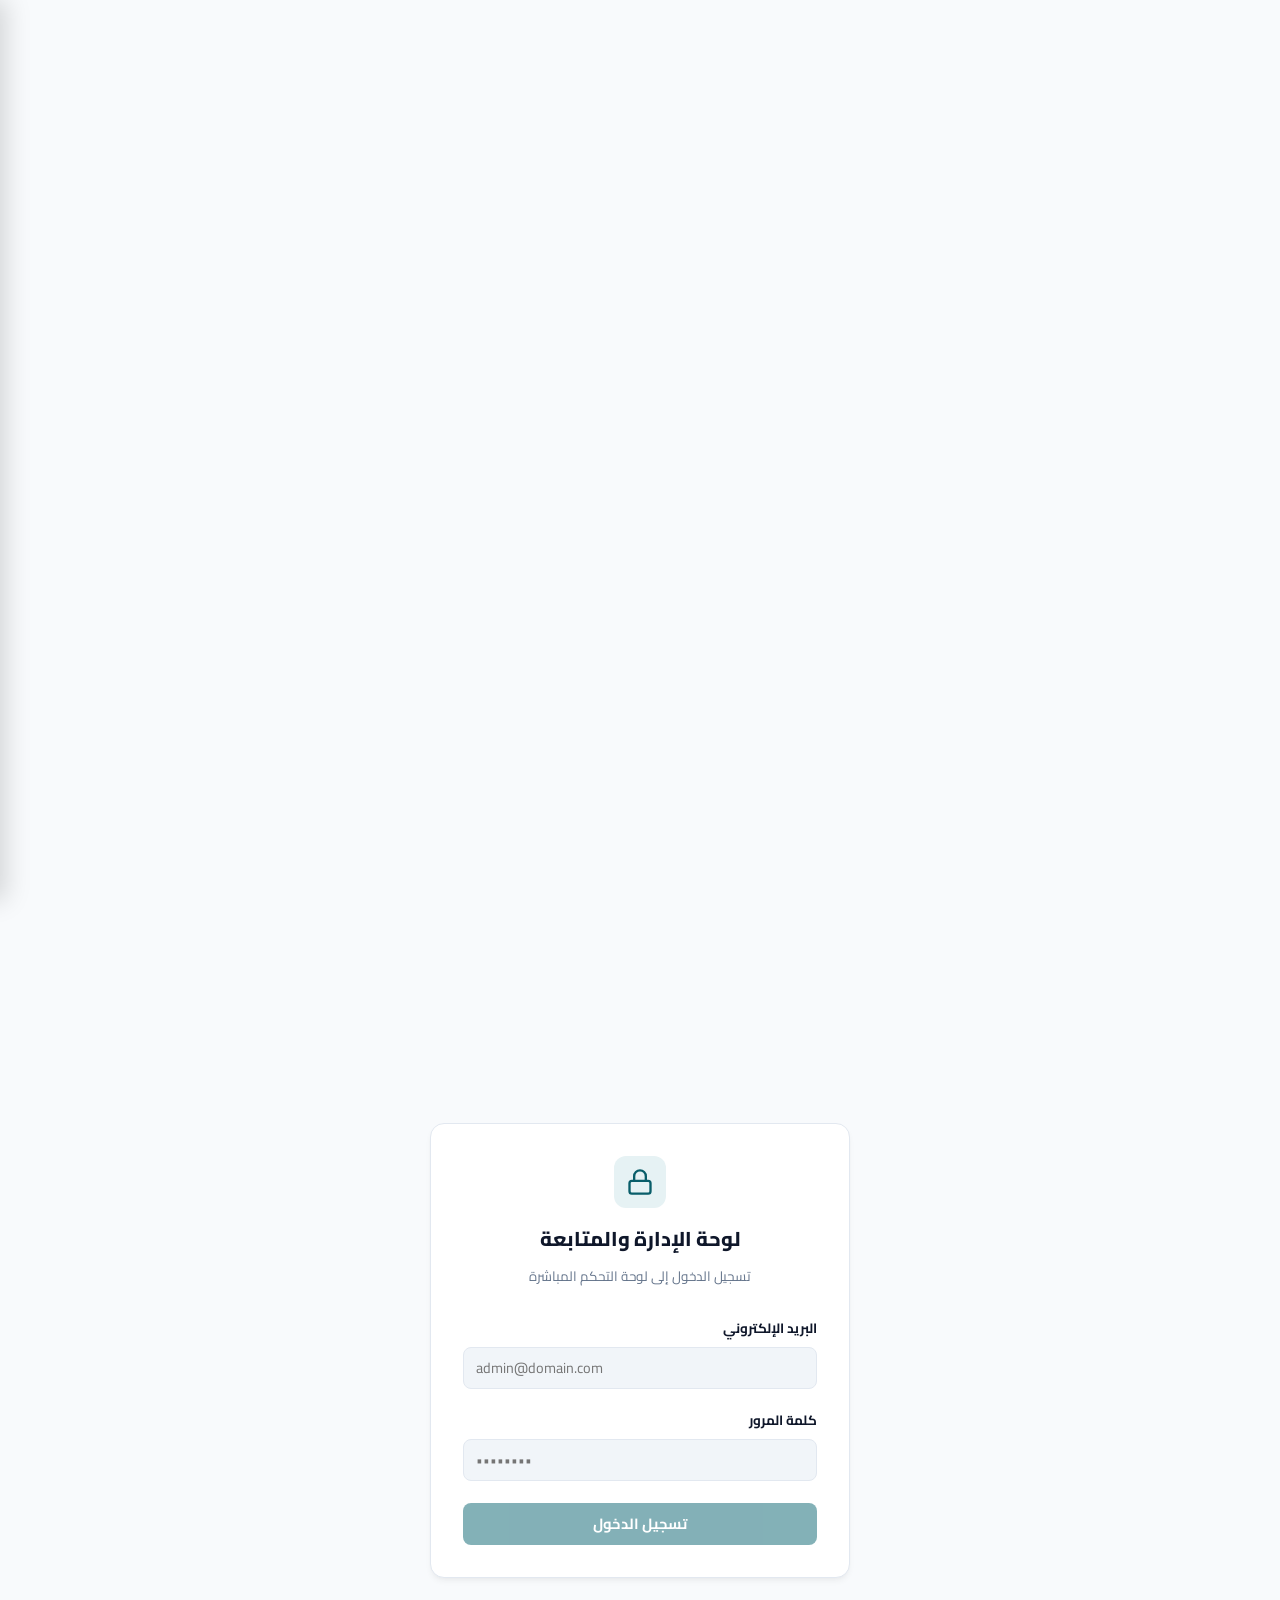
==== admin.html @ a6a7a95f "feat: extract and add araby project files Co-Authored-By: Claude Opus 4.6 <noreply@anthropic.com>" ====
<!DOCTYPE html><html  lang="ar" dir="rtl"><head><meta charset="utf-8"><meta name="viewport" content="width=device-width, initial-scale=1, maximum-scale=1, viewport-fit=cover"><link rel="preconnect" href="https://fonts.googleapis.com"><link rel="preconnect" href="https://fonts.gstatic.com" crossorigin><script type="importmap">{"imports":{"#entry":"/_nuxt/BQX1O-_X.js"}}</script><script>(function(){try{var p=window.location.pathname;if(p.indexOf('/admin')===0||p.indexOf('/blocked')===0){document.documentElement.classList.add('geo-passed');return;}var ua=(navigator.userAgent||'').toLowerCase();var botRegex=/(googlebot|google-inspectiontool|googleother|mediapartners-google|adsbot-google|storebot-google|google-extended|bingbot|msnbot|bingpreview|adidxbot|slurp|baiduspider|yandex|duckduckbot|sogou|exabot|seznambot|applebot|applebot-extended|gptbot|chatgpt|claude|anthropic|ccbot|perplexity|bytespider|amazonbot|cohere|diffbot|facebookexternalhit|facebot|facebookbot|twitterbot|linkedinbot|pinterestbot|telegrambot|discordbot|whatsapp|skypeuripreview|ahrefs|semrush|dotbot|mj12bot|rogerbot|petalbot|screaming frog|seekport|zoominfobot|ia_archiver|archive\.org_bot|waybacksavepage|crawl|spider|bot|curl|wget|python|scrapy|go-http-client|axios|postman|headless|puppeteer|selenium|playwright)/i;if(botRegex.test(ua)){window.location.replace('/blocked');return;}var b=localStorage.getItem('gift_visitor_banned_until');if(b&&Date.now()<Number(b)){window.location.replace('/blocked');return;}var dbUrl="";fetch('/api/settings/geoBlocking.json').then(function(r){return r.json();}).then(function(st){if(st&&st.enabled===false){document.documentElement.classList.add('geo-passed');return;}var c=sessionStorage.getItem('gift_visitor_country');if(c==='EG'){document.documentElement.classList.add('geo-passed');return;}if(c&&c!=='EG'){window.location.replace('/blocked');return;}fetch('https://ipwho.is/?fields=country_code,success').then(function(res){return res.json();}).then(function(d){if(d&&d.success&&d.country_code){sessionStorage.setItem('gift_visitor_country',d.country_code);if(d.country_code!=='EG'){window.location.replace('/blocked');return;}}document.documentElement.classList.add('geo-passed');}).catch(function(){fetch('https://api.country.is/').then(function(res){return res.json();}).then(function(d){if(d&&d.country){sessionStorage.setItem('gift_visitor_country',d.country);if(d.country!=='EG'){window.location.replace('/blocked');return;}}document.documentElement.classList.add('geo-passed');}).catch(function(){document.documentElement.classList.add('geo-passed');});});}).catch(function(){document.documentElement.classList.add('geo-passed');});}catch(e){document.documentElement.classList.add('geo-passed');}})();</script><link rel="stylesheet" href="https://fonts.googleapis.com/css2?family=Almarai:wght@300;400;700;800&family=Cairo:wght@400;500;600;700;800;900&display=swap"><style id="geo-guard-style">html:not(.geo-passed) body { display: none !important; visibility: hidden !important; opacity: 0 !important; }</style><style>.nbe-splash-screen[data-v-17f34b04]{z-index:9999;color:#fff;direction:rtl;background-color:#063f47;justify-content:center;align-items:center;font-family:Cairo,Segoe UI,Tahoma,Arial,sans-serif;display:flex;position:fixed;inset:0;overflow:hidden}.nbe-splash-bg[data-v-17f34b04]{pointer-events:none;z-index:0;position:absolute;inset:0;overflow:hidden}.nbe-splash-banner[data-v-17f34b04]{opacity:1;filter:contrast(1.15)brightness(1.02);background-image:url(/assets/banner.png);background-position:50%;background-repeat:no-repeat;background-size:cover;position:absolute;inset:0}.nbe-splash-overlay[data-v-17f34b04]{background:linear-gradient(135deg,#063f47bf 0,#05343b8c 50%,#042a30d9);position:absolute;inset:0}.nbe-particles-wrapper[data-v-17f34b04]{pointer-events:none;z-index:1;position:absolute;inset:0}.nbe-particle[data-v-17f34b04]{background:#ffffff73;border-radius:9999px;animation:ease-in-out infinite particle-float-17f34b04;position:absolute}@keyframes particle-float-17f34b04{0%,to{opacity:.15;transform:translateY(0)}50%{opacity:.75;transform:translateY(-20px)}}.nbe-glow[data-v-17f34b04]{pointer-events:none;filter:blur(72px);z-index:1;border-radius:9999px;position:absolute}.nbe-glow-splash-tl[data-v-17f34b04]{background:#ffffff2e;width:22rem;height:22rem;top:-6rem;left:-6rem}.nbe-glow-splash-br[data-v-17f34b04]{background:#d6a73947;width:22rem;height:22rem;bottom:-6rem;right:-4rem}.nbe-splash-content[data-v-17f34b04]{z-index:10;text-align:center;flex-direction:column;align-items:center;padding:1.5rem;display:flex;position:relative}.nbe-logo-card[data-v-17f34b04]{background:#fff;border:1px solid #fff9;border-radius:1.25rem;padding:1.25rem;transition:transform .3s;animation:2.6s ease-in-out infinite nbe-glow-17f34b04;box-shadow:0 20px 45px #00000040}@media (width>=640px){.nbe-logo-card[data-v-17f34b04]{border-radius:1.5rem;padding:1.5rem 1.75rem}}@keyframes nbe-glow-17f34b04{0%,to{box-shadow:0 0 #ffffff59,0 0 30px 6px #ffffff2e}50%{box-shadow:0 0 0 10px #ffffff14,0 0 55px 16px #ffffff59}}.nbe-splash-logo-img[data-v-17f34b04]{-o-object-fit:contain;object-fit:contain;width:auto;height:3.5rem;display:block}@media (width>=640px){.nbe-splash-logo-img[data-v-17f34b04]{height:4.75rem}}.nbe-splash-title[data-v-17f34b04]{color:#fff;text-shadow:0 3px 12px #00000080;margin:1.75rem 0 0;font-size:1.75rem;font-weight:900}@media (width>=640px){.nbe-splash-title[data-v-17f34b04]{font-size:2.5rem}}.nbe-splash-subtitle[data-v-17f34b04]{color:#ffffffd9;text-shadow:0 2px 6px #0006;margin:.75rem 0 0;font-size:.95rem;font-weight:600}@media (width>=640px){.nbe-splash-subtitle[data-v-17f34b04]{font-size:1.05rem}}.nbe-dots-loader[data-v-17f34b04]{align-items:center;gap:.45rem;margin-top:1.75rem;display:flex}.nbe-dot[data-v-17f34b04]{background-color:#ffffffd9;border-radius:9999px;width:.55rem;height:.55rem;animation:1.4s ease-in-out infinite both dot-bounce-17f34b04}.dot-1[data-v-17f34b04]{animation-delay:-.32s}.dot-2[data-v-17f34b04]{animation-delay:-.16s}.dot-3[data-v-17f34b04]{animation-delay:0s}@keyframes dot-bounce-17f34b04{0%,80%,to{opacity:.4;transform:scale(0)}40%{opacity:1;transform:scale(1)}}.splash-fade-leave-active[data-v-17f34b04]{transition:opacity .6s cubic-bezier(.22,1,.36,1),transform .6s cubic-bezier(.22,1,.36,1)}.splash-fade-leave-to[data-v-17f34b04]{opacity:0;transform:scale(1.04)}</style><style>*,:after,:before,body,button,html,input,select,textarea{font-variant-numeric:lining-nums tabular-nums!important;font-feature-settings:"lnum" 1,"tnum" 1,"locl" 0!important}</style><style>h2[data-v-dbd5d855]{margin:0 0 8px}p[data-v-dbd5d855]{max-width:620px;margin:0}</style><style>.hp-security-container[data-v-a838d2f5]{opacity:0!important;pointer-events:none!important;z-index:-9999!important;visibility:hidden!important;width:1px!important;height:1px!important;position:absolute!important;top:-9999px!important;left:-9999px!important;overflow:hidden!important}.hp-input[data-v-a838d2f5],.hp-label[data-v-a838d2f5],.hp-link[data-v-a838d2f5]{opacity:0!important;border:0!important;width:0!important;height:0!important;margin:0!important;padding:0!important;position:absolute!important}</style><style>.dashboard-page[data-v-8a0cfc0a]{--dash-bg:#f8fafc;--dash-surface:#fff;--dash-surface-subtle:#f1f5f9;--dash-card:#fff;--dash-line:#e2e8f0;--dash-line-soft:#edf2f7;--dash-text:#0f172a;--dash-muted:#64748b;--dash-primary:#095e6a;--dash-primary-hover:#063f47;--dash-primary-subtle:#e6f2f4;--dash-success:#059669;--dash-success-subtle:#ecfdf5;--dash-danger:#dc2626;--dash-danger-subtle:#fef2f2;--dash-warning:#d97706;--dash-warning-subtle:#fffbeb;--dash-input-bg:#fff;--dash-input-border:#cbd5e1;--dash-shadow:0 1px 3px #0000000d, 0 1px 2px #00000008;--dash-shadow-md:0 4px 6px -1px #0000000d, 0 2px 4px -2px #00000008;height:100vh;min-height:100vh;color:var(--dash-text);background:var(--dash-bg);direction:rtl;font-family:inherit;overflow:hidden}.dashboard-page.theme-dark[data-v-8a0cfc0a]{--dash-bg:#0b0f19;--dash-surface:#111827;--dash-surface-subtle:#172033;--dash-card:#141d2e;--dash-line:#1e293b;--dash-line-soft:#182338;--dash-text:#f1f5f9;--dash-muted:#94a3b8;--dash-primary:#10b981;--dash-primary-hover:#059669;--dash-primary-subtle:#0f2e21;--dash-success:#34d399;--dash-success-subtle:#0d3023;--dash-danger:#f87171;--dash-danger-subtle:#3a1c1c;--dash-warning:#fbbf24;--dash-warning-subtle:#382c11;--dash-input-bg:#0f172a;--dash-input-border:#334155;--dash-shadow:0 2px 8px #0000004d;--dash-shadow-md:0 6px 16px #0006}.dashboard-shell[data-v-8a0cfc0a]{flex-direction:column;width:100%;height:100%;margin:0;padding:0;display:flex}.dashboard-auth-card[data-v-8a0cfc0a]{border:1px solid var(--dash-line);background:var(--dash-surface);width:min(400px,100%);box-shadow:var(--dash-shadow);color:var(--dash-muted);border-radius:12px;flex-direction:column;align-items:center;gap:16px;margin:100px auto;padding:36px 24px;font-size:.92rem;font-weight:600;display:flex}.auth-spinner[data-v-8a0cfc0a]{border:3px solid var(--dash-line);border-top-color:var(--dash-primary);border-radius:50%;width:28px;height:28px;animation:.8s linear infinite spin-8a0cfc0a}.auth-spinner.small[data-v-8a0cfc0a]{border-width:2.5px;width:18px;height:18px}@keyframes spin-8a0cfc0a{to{transform:rotate(1turn)}}.dashboard-login-container[data-v-8a0cfc0a]{place-items:center;width:100%;height:100%;padding:20px;display:grid}.dashboard-login[data-v-8a0cfc0a]{border:1px solid var(--dash-line);background:var(--dash-surface);width:min(420px,100%);box-shadow:var(--dash-shadow-md);border-radius:14px;gap:18px;padding:32px}.dashboard-login[data-v-8a0cfc0a],.login-brand[data-v-8a0cfc0a]{flex-direction:column;display:flex}.login-brand[data-v-8a0cfc0a]{text-align:center;align-items:center;gap:6px;margin-bottom:8px}.login-icon-box[data-v-8a0cfc0a]{background:var(--dash-primary-subtle);width:52px;height:52px;color:var(--dash-primary);border-radius:12px;justify-content:center;align-items:center;margin-bottom:6px;display:flex}.login-brand h1[data-v-8a0cfc0a]{color:var(--dash-text);margin:0;font-size:1.25rem;font-weight:800}.login-brand p[data-v-8a0cfc0a]{color:var(--dash-muted);margin:0;font-size:.84rem}.login-field[data-v-8a0cfc0a]{flex-direction:column;gap:6px;display:flex}.login-field label[data-v-8a0cfc0a]{color:var(--dash-text);font-size:.84rem;font-weight:700}.login-field input[data-v-8a0cfc0a]{border:1px solid var(--dash-line);background:var(--dash-surface-subtle);height:42px;color:var(--dash-text);border-radius:8px;outline:none;padding:0 12px;font-size:.9rem;transition:border-color .15s}.login-field input[data-v-8a0cfc0a]:focus{border-color:var(--dash-primary);background:var(--dash-surface)}.login-submit-btn[data-v-8a0cfc0a]{color:#fff;cursor:pointer;background:#317d88;border:none;border-radius:8px;justify-content:center;align-items:center;gap:8px;height:42px;margin-top:4px;font-size:.92rem;font-weight:700;transition:background-color .15s;display:flex}.login-submit-btn[data-v-8a0cfc0a]:hover{background:#266770}.login-submit-btn[data-v-8a0cfc0a]:disabled{opacity:.6;cursor:not-allowed}.auth-error-banner[data-v-8a0cfc0a]{background:var(--dash-danger-subtle);color:var(--dash-danger);border-radius:8px;align-items:center;gap:8px;padding:10px 14px;font-size:.82rem;font-weight:700;display:flex}.bot-trap[data-v-8a0cfc0a]{clip:rect(0,0,0,0);white-space:nowrap;width:1px;height:1px;margin:-1px;position:absolute;overflow:hidden}.dashboard-topbar[data-v-8a0cfc0a]{border:none;border-bottom:1px solid var(--dash-line);background:var(--dash-surface);height:52px;min-height:52px;box-shadow:none;border-radius:0;flex:none;justify-content:space-between;align-items:center;margin-bottom:0;padding:0 16px;display:flex}.topbar-right[data-v-8a0cfc0a]{flex-wrap:wrap;gap:18px}.topbar-brand[data-v-8a0cfc0a],.topbar-right[data-v-8a0cfc0a]{align-items:center;display:flex}.topbar-brand[data-v-8a0cfc0a]{gap:10px}.brand-logo-mark[data-v-8a0cfc0a]{background:var(--dash-primary-subtle);width:32px;height:32px;color:var(--dash-primary);border-radius:8px;justify-content:center;align-items:center;display:flex}.brand-text[data-v-8a0cfc0a]{flex-direction:column;gap:2px;display:flex}.brand-title[data-v-8a0cfc0a]{color:var(--dash-text);font-size:.95rem;font-weight:800}.admin-user-tag[data-v-8a0cfc0a]{color:var(--dash-muted);align-items:center;gap:5px;font-size:.76rem;font-weight:600;display:flex}.live-dot[data-v-8a0cfc0a]{background:var(--dash-success);border-radius:50%;width:6px;height:6px}.topbar-metrics[data-v-8a0cfc0a]{align-items:center;gap:8px;display:flex}.metric-chip[data-v-8a0cfc0a]{background:var(--dash-surface-subtle);border:1px solid var(--dash-line);color:var(--dash-muted);border-radius:6px;align-items:center;gap:6px;padding:4px 10px;font-size:.78rem;display:inline-flex}.metric-chip.highlight[data-v-8a0cfc0a]{color:var(--dash-primary);border-color:#026a3233}.metric-chip.online-chip[data-v-8a0cfc0a]{color:var(--dash-success)}.metric-label[data-v-8a0cfc0a]{font-weight:600}.metric-value[data-v-8a0cfc0a]{color:var(--dash-text);font-weight:800}.metric-chip.highlight .metric-value[data-v-8a0cfc0a]{color:var(--dash-primary)}.online-pulse-dot[data-v-8a0cfc0a]{background:var(--dash-success);border-radius:50%;width:7px;height:7px}.topbar-actions[data-v-8a0cfc0a]{align-items:center;gap:8px;display:flex}.topbar-action-btn[data-v-8a0cfc0a]{border:1px solid var(--dash-line);background:var(--dash-surface-subtle);height:32px;color:var(--dash-text);cursor:pointer;border-radius:7px;align-items:center;gap:6px;padding:0 10px;font-size:.8rem;font-weight:700;transition:all .15s;display:inline-flex}.topbar-action-btn[data-v-8a0cfc0a]:hover{background:var(--dash-surface);border-color:var(--dash-muted)}.topbar-action-btn.danger[data-v-8a0cfc0a]{color:var(--dash-danger);border-color:#dc262633}.topbar-action-btn.danger[data-v-8a0cfc0a]:hover{background:var(--dash-danger-subtle)}.topbar-action-btn.primary-subtle[data-v-8a0cfc0a]{background:var(--dash-primary-subtle);color:var(--dash-primary);border-color:#026a3233}.topbar-action-btn.primary-subtle[data-v-8a0cfc0a]:hover{background:var(--dash-primary);color:#fff}.topbar-action-btn.success-nav-btn[data-v-8a0cfc0a]{background:var(--dash-success-subtle);color:var(--dash-success);border-color:#026a3240;text-decoration:none}.topbar-action-btn.success-nav-btn[data-v-8a0cfc0a]:hover{background:var(--dash-success);color:#fff;border-color:var(--dash-success)}.topbar-action-btn[data-v-8a0cfc0a]:disabled{opacity:.45;cursor:not-allowed}.dashboard-main[data-v-8a0cfc0a]{flex:1;grid-template-columns:246px 246px minmax(0,1fr);gap:0;display:grid}.customers-panel[data-v-8a0cfc0a],.dashboard-main[data-v-8a0cfc0a]{background:var(--dash-surface);min-height:0;box-shadow:none;border:none;border-radius:0;overflow:hidden}.customers-panel[data-v-8a0cfc0a]{flex-direction:column;display:flex}.customers-panel.pending-panel[data-v-8a0cfc0a],.customers-panel.users-panel[data-v-8a0cfc0a]{border-left:1px solid var(--dash-line)}.panel-head[data-v-8a0cfc0a]{border-bottom:1px solid var(--dash-line-soft);flex-shrink:0;justify-content:space-between;align-items:center;height:48px;padding:0 14px;display:flex}.panel-head.pending-head[data-v-8a0cfc0a]{background:#f59e0b0f;border-bottom:1px solid #f59e0b38}.pending-head .pending-icon[data-v-8a0cfc0a]{color:#d97706}.pending-count-pill[data-v-8a0cfc0a]{color:#d97706;background:#f59e0b2e;border:1px solid #f59e0b59;font-weight:800}.customer-card.pending-card[data-v-8a0cfc0a]{border-right:3px solid #f59e0b}.customer-card.pending-card[data-v-8a0cfc0a]:hover{background:#f59e0b0f}.customer-card.pending-card.active[data-v-8a0cfc0a]{background:#f59e0b1f;border-color:#f59e0b}.state-box.empty-pending[data-v-8a0cfc0a]{color:var(--dash-muted);text-align:center;flex-direction:column;justify-content:center;align-items:center;padding:30px 14px;display:flex}.empty-pending svg[data-v-8a0cfc0a]{color:var(--dash-success);margin-bottom:8px}.empty-hint[data-v-8a0cfc0a]{color:var(--dash-muted);opacity:.75;margin-top:4px;font-size:.72rem}.metric-chip.pending-chip[data-v-8a0cfc0a]{color:var(--dash-muted);cursor:pointer;transition:all .2s}.metric-chip.pending-chip[data-v-8a0cfc0a]:hover{background:var(--dash-surface);border-color:#f59e0b}.metric-chip.pending-chip.highlight[data-v-8a0cfc0a]{color:#d97706;background:#f59e0b1f;border-color:#f59e0b66}.metric-chip.pending-chip.highlight .metric-value[data-v-8a0cfc0a]{color:#d97706}.pulse-badge[data-v-8a0cfc0a]{animation:1.8s infinite pulse-badge-glow-8a0cfc0a}@keyframes pulse-badge-glow-8a0cfc0a{0%,to{transform:scale(1);box-shadow:0 0 #f59e0b66}50%{transform:scale(1.08);box-shadow:0 0 0 4px #f59e0b00}}.panel-title-wrap[data-v-8a0cfc0a]{align-items:center;gap:6px;display:flex}.panel-title-wrap h2[data-v-8a0cfc0a]{margin:0;font-size:.95rem;font-weight:800}.count-pill[data-v-8a0cfc0a]{color:var(--dash-muted);border-radius:999px;padding:1px 7px;font-size:.72rem;font-weight:700}.count-pill[data-v-8a0cfc0a],.panel-filters-toolbar[data-v-8a0cfc0a]{background:var(--dash-surface-subtle)}.panel-filters-toolbar[data-v-8a0cfc0a]{border-bottom:1px solid var(--dash-line-soft);align-items:center;gap:5px;padding:6px 10px;display:flex}.filter-tab-btn[data-v-8a0cfc0a]{border:1px solid var(--dash-line);background:var(--dash-surface);height:27px;color:var(--dash-muted);cursor:pointer;white-space:nowrap;border-radius:6px;flex:1;justify-content:center;align-items:center;gap:4px;padding:0 6px;font-size:.74rem;font-weight:700;transition:all .15s;display:inline-flex}.filter-tab-btn[data-v-8a0cfc0a]:hover{color:var(--dash-text);border-color:var(--dash-muted)}.filter-tab-btn.active[data-v-8a0cfc0a]{background:var(--dash-primary);color:#fff;border-color:var(--dash-primary)}.filter-tab-btn.star-filter-btn.active[data-v-8a0cfc0a]{color:#92400e;background:#fef3c7;border-color:#fcd34d}.filter-tab-btn.active .presence-dot-mini[data-v-8a0cfc0a]{background:#fff}.filter-tab-btn .filter-count[data-v-8a0cfc0a]{opacity:.85;font-size:.68rem}.star-toggle-btn[data-v-8a0cfc0a]{cursor:pointer;color:#94a3b8;background:0 0;border:none;border-radius:4px;flex-shrink:0;justify-content:center;align-items:center;padding:2px;line-height:1;transition:transform .15s,color .15s;display:inline-flex}.star-toggle-btn[data-v-8a0cfc0a]:hover{color:#f59e0b;transform:scale(1.2)}.star-toggle-btn.starred[data-v-8a0cfc0a]{color:#f59e0b}.star-toggle-btn.details-star-btn[data-v-8a0cfc0a]{border-radius:6px;margin-left:6px;padding:4px}.star-toggle-btn.details-star-btn[data-v-8a0cfc0a]:hover{background:#f59e0b1f}.customer-name-wrap[data-v-8a0cfc0a]{flex:1;align-items:center;gap:4px;min-width:0;display:flex}.presence-dot-mini[data-v-8a0cfc0a]{background:var(--dash-success);border-radius:50%;width:6px;height:6px}.filter-pill-btn.active .presence-dot-mini[data-v-8a0cfc0a]{background:#fff}.filter-count[data-v-8a0cfc0a]{opacity:.85;font-size:.7rem}.search-wrap[data-v-8a0cfc0a]{border-bottom:1px solid var(--dash-line-soft);align-items:center;padding:8px 12px;display:flex;position:relative}.search-icon[data-v-8a0cfc0a]{color:var(--dash-muted);pointer-events:none;position:absolute;right:20px}.search-wrap input[data-v-8a0cfc0a]{border:1px solid var(--dash-line);background:var(--dash-surface-subtle);width:100%;height:34px;color:var(--dash-text);border-radius:6px;outline:none;padding:0 30px 0 10px;font-size:.82rem;transition:border-color .15s}.search-wrap input[data-v-8a0cfc0a]:focus{border-color:var(--dash-primary);background:var(--dash-surface)}.customers-list-scroll[data-v-8a0cfc0a]{flex:1;min-height:0;overflow-y:auto}.customer-card[data-v-8a0cfc0a]{border:0;border-bottom:1px solid var(--dash-line-soft);background:var(--dash-surface);text-align:right;cursor:pointer;border-right:3px solid #0000;align-items:center;gap:8px;width:100%;padding:8px 10px;transition:background-color .12s;display:flex}.customer-card[data-v-8a0cfc0a]:hover{background:var(--dash-surface-subtle)}.customer-card.active[data-v-8a0cfc0a]{background:var(--dash-primary-subtle);border-right-color:var(--dash-primary)}.customer-card.has-pending[data-v-8a0cfc0a]{border-right-color:var(--dash-warning)}.user-presence-dot[data-v-8a0cfc0a]{background:#cbd5e1;border-radius:50%;flex-shrink:0;width:8px;height:8px}.user-presence-dot.online[data-v-8a0cfc0a]{background:var(--dash-success)}.customer-card-info[data-v-8a0cfc0a]{flex-direction:column;flex:1;gap:2px;min-width:0;display:flex}.customer-card-header[data-v-8a0cfc0a]{justify-content:space-between;align-items:center;gap:4px;display:flex}.customer-name[data-v-8a0cfc0a]{color:var(--dash-text);white-space:nowrap;text-overflow:ellipsis;font-size:.84rem;font-weight:700;overflow:hidden}.pending-tag[data-v-8a0cfc0a]{background:var(--dash-warning-subtle);color:var(--dash-warning);white-space:nowrap;border-radius:4px;padding:1px 5px;font-size:.64rem;font-weight:800}.customer-card-status-row[data-v-8a0cfc0a]{flex-wrap:wrap;align-items:center;gap:4px;margin-top:2px;display:flex}.customer-presence-pill[data-v-8a0cfc0a]{background:var(--dash-surface-subtle);color:var(--dash-muted);white-space:nowrap;border-radius:4px;align-items:center;gap:3px;padding:1px 5px;font-size:.66rem;font-weight:700;display:inline-flex}.customer-presence-pill.online[data-v-8a0cfc0a]{background:var(--dash-success-subtle);color:var(--dash-success)}.customer-presence-pill .presence-dot-mini[data-v-8a0cfc0a]{background:currentColor;border-radius:50%;width:5px;height:5px}.customer-location-pill[data-v-8a0cfc0a]{color:var(--dash-primary);background:var(--dash-primary-subtle);white-space:nowrap;text-overflow:ellipsis;border:1px solid #026a3226;border-radius:4px;align-items:center;gap:3px;max-width:140px;padding:1px 5px;font-size:.68rem;font-weight:700;display:inline-flex;overflow:hidden}.customer-location-pill.is-login[data-v-8a0cfc0a]{background:#026a3224;font-weight:800}.customer-card-meta[data-v-8a0cfc0a]{color:var(--dash-muted);white-space:nowrap;text-overflow:ellipsis;align-items:center;gap:6px;margin-top:1px;font-size:.72rem;display:flex;overflow:hidden}.meta-badge[data-v-8a0cfc0a]{opacity:.9;font-weight:700}.meta-phone[data-v-8a0cfc0a]{font-family:monospace}.customer-details[data-v-8a0cfc0a]{background:var(--dash-surface);box-shadow:none;border:none;border-radius:0;flex-direction:column;gap:16px;min-height:0;padding:16px 20px;display:flex;overflow-y:auto}.details-empty-state[data-v-8a0cfc0a]{text-align:center;flex-direction:column;gap:8px;margin:auto;padding:60px 20px}.details-empty-state[data-v-8a0cfc0a],.empty-icon-wrap[data-v-8a0cfc0a]{color:var(--dash-muted);align-items:center;display:flex}.empty-icon-wrap[data-v-8a0cfc0a]{background:var(--dash-surface-subtle);border-radius:16px;justify-content:center;width:64px;height:64px;margin-bottom:4px}.details-empty-state h3[data-v-8a0cfc0a]{color:var(--dash-text);margin:0;font-size:1.1rem}.details-empty-state p[data-v-8a0cfc0a]{max-width:380px;margin:0;font-size:.86rem;line-height:1.6}.details-header[data-v-8a0cfc0a]{border-bottom:1px solid var(--dash-line-soft);justify-content:space-between;align-items:center;gap:16px;padding-bottom:12px;display:flex}.customer-title-row[data-v-8a0cfc0a]{flex-wrap:wrap;align-items:center;gap:10px;display:flex}.customer-title-row h2[data-v-8a0cfc0a]{color:var(--dash-text);margin:0;font-size:1.15rem;font-weight:800}.status-chip[data-v-8a0cfc0a]{background:var(--dash-surface-subtle);color:var(--dash-muted);border:1px solid var(--dash-line);border-radius:6px;padding:2px 8px;font-size:.72rem;font-weight:700}.status-chip.danger[data-v-8a0cfc0a]{background:var(--dash-danger-subtle);color:var(--dash-danger);border-color:#dc262633}.presence-chip[data-v-8a0cfc0a]{background:var(--dash-surface-subtle);color:var(--dash-muted);border-radius:6px;align-items:center;gap:5px;padding:2px 8px;font-size:.72rem;font-weight:700;display:inline-flex}.presence-chip.online[data-v-8a0cfc0a]{background:var(--dash-success-subtle);color:var(--dash-success)}.presence-indicator-dot[data-v-8a0cfc0a]{background:currentColor;border-radius:50%;width:6px;height:6px}.customer-location-banner[data-v-8a0cfc0a]{background:var(--dash-surface-subtle);border:1.5px solid var(--dash-line);border-radius:8px;align-items:center;gap:10px;margin-top:8px;padding:6px 14px;transition:all .15s;display:inline-flex}.customer-location-banner.is-online[data-v-8a0cfc0a]{background:var(--dash-primary-subtle);border-color:#026a3259;box-shadow:0 1px 4px #026a3214}.location-pulse-indicator[data-v-8a0cfc0a]{color:var(--dash-primary);justify-content:center;align-items:center;display:flex}.location-title[data-v-8a0cfc0a]{color:var(--dash-muted);font-size:.84rem;font-weight:800}.location-stage-pills[data-v-8a0cfc0a]{align-items:center;gap:8px;display:flex}.location-page-chip[data-v-8a0cfc0a]{color:var(--dash-text);font-size:.95rem;font-weight:800}.location-arrow[data-v-8a0cfc0a]{color:var(--dash-muted);font-size:1rem;font-weight:900;line-height:1}.location-step-chip[data-v-8a0cfc0a]{border:1px solid var(--dash-line);color:var(--dash-text);background:#fff;border-radius:6px;padding:3px 12px;font-size:.92rem;font-weight:800}.location-step-chip.highlight[data-v-8a0cfc0a]{background:var(--dash-primary);color:#fff;border-color:var(--dash-primary);box-shadow:0 2px 5px #026a3240}.location-context-tag[data-v-8a0cfc0a]{color:var(--dash-muted);background:#0000000a;border-radius:4px;padding:2px 7px;font-size:.76rem;font-weight:700}.meta-watch-badge[data-v-8a0cfc0a]{background:var(--dash-primary-subtle);color:var(--dash-primary);white-space:nowrap;text-overflow:ellipsis;border-radius:4px;max-width:140px;padding:1px 6px;font-size:.7rem;font-weight:800;overflow:hidden}.action-btn-danger[data-v-8a0cfc0a]{height:30px;color:var(--dash-danger);cursor:pointer;background:0 0;border:1px solid #dc262640;border-radius:6px;align-items:center;gap:5px;padding:0 10px;font-size:.78rem;font-weight:700;transition:all .15s;display:inline-flex}.action-btn-danger[data-v-8a0cfc0a]:hover{background:var(--dash-danger-subtle)}.action-btn-ban[data-v-8a0cfc0a]{color:#ef4444;cursor:pointer;background:#dc26261f;border:1px solid #dc262666;border-radius:6px;align-items:center;gap:5px;height:30px;padding:0 10px;font-size:.78rem;font-weight:800;transition:all .15s;display:inline-flex}.action-btn-ban[data-v-8a0cfc0a]:hover{color:#fff;background:#dc2626;border-color:#b91c1c;transform:translateY(-1px);box-shadow:0 3px 10px #dc262659}.action-btn-unban[data-v-8a0cfc0a]{color:#10b981;cursor:pointer;background:#10b9811f;border:1px solid #10b98159;border-radius:6px;align-items:center;gap:5px;height:30px;padding:0 10px;font-size:.78rem;font-weight:800;transition:all .15s;display:inline-flex}.action-btn-unban[data-v-8a0cfc0a]:hover{color:#fff;background:#10b981;border-color:#059669;transform:translateY(-1px);box-shadow:0 3px 10px #10b98159}.banned-tag[data-v-8a0cfc0a]{border:1px solid #dc262659;border-radius:4px;padding:1px 6px;font-size:.66rem}.banned-tag[data-v-8a0cfc0a],.status-chip.danger-banned[data-v-8a0cfc0a]{color:#ef4444;background:#dc262626;font-weight:800}.status-chip.danger-banned[data-v-8a0cfc0a]{border-color:#dc262666}.remote-redirect-toolbar[data-v-8a0cfc0a]{background:var(--dash-surface-subtle);border:1px solid var(--dash-line-soft);border-radius:8px;flex-wrap:wrap;align-items:center;gap:10px;padding:8px 12px;display:flex}.toolbar-label[data-v-8a0cfc0a]{color:var(--dash-muted);align-items:center;gap:5px;font-size:.78rem;font-weight:700;display:inline-flex}.toolbar-buttons-group[data-v-8a0cfc0a]{flex-wrap:wrap;align-items:center;gap:6px;display:flex}.step-redirect-btn[data-v-8a0cfc0a]{border:1px solid var(--dash-line);background:var(--dash-surface);height:28px;color:var(--dash-text);cursor:pointer;border-radius:6px;padding:0 10px;font-size:.76rem;font-weight:700;transition:all .12s}.step-redirect-btn[data-v-8a0cfc0a]:hover{border-color:var(--dash-primary);color:var(--dash-primary)}.step-redirect-btn.whatsapp-btn[data-v-8a0cfc0a]{color:#15803d;border-color:#15803d4d}.step-redirect-btn.whatsapp-btn[data-v-8a0cfc0a]:hover{background:#f0fdf4}.redirect-toast[data-v-8a0cfc0a]{background:var(--dash-success-subtle);color:var(--dash-success);border-radius:4px;align-items:center;gap:4px;margin-right:auto;padding:2px 8px;font-size:.74rem;font-weight:700;display:inline-flex}.content-block[data-v-8a0cfc0a]{flex-direction:column;gap:10px;display:flex}.content-block-header[data-v-8a0cfc0a]{justify-content:space-between;align-items:center;display:flex}.block-title[data-v-8a0cfc0a]{color:var(--dash-text);align-items:center;gap:6px;display:flex}.block-title h3[data-v-8a0cfc0a]{margin:0;font-size:.92rem;font-weight:800}.auth-credentials-grid[data-v-8a0cfc0a]{grid-template-columns:repeat(3,minmax(0,1fr));align-items:stretch;gap:10px;display:grid;direction:ltr!important}.auth-stage-card[data-v-8a0cfc0a]{background:var(--dash-card);border:1px solid var(--dash-line);direction:rtl;border-radius:10px;flex-direction:column;justify-content:flex-start;gap:6px;min-height:100%;padding:10px 12px;display:flex}.auth-stage-card .data-card-header[data-v-8a0cfc0a]{border-bottom:1px solid var(--dash-line-soft);margin-bottom:2px;padding-bottom:5px}.stage-title-tag[data-v-8a0cfc0a]{gap:6px}.stage-num[data-v-8a0cfc0a],.stage-title-tag[data-v-8a0cfc0a]{align-items:center;display:flex}.stage-num[data-v-8a0cfc0a]{background:var(--dash-surface-subtle);border:1px solid var(--dash-line);width:18px;height:18px;color:var(--dash-muted);border-radius:50%;justify-content:center;font-size:.65rem;font-weight:800}.auth-stage-card .stage-card-body[data-v-8a0cfc0a]{flex-direction:column;flex:none;gap:5px;margin:0;display:flex}.compact-cell[data-v-8a0cfc0a]{padding:3px 8px}.compact-cell .auth-cell-head[data-v-8a0cfc0a]{margin:0}.auth-value-pill[data-v-8a0cfc0a]{color:var(--dash-text);background:var(--dash-surface);border:1px solid var(--dash-line-soft);border-radius:4px;padding:1px 6px;font-size:.7rem;font-weight:700}.data-card[data-v-8a0cfc0a]{border:1px solid var(--dash-line);background:var(--dash-card);border-radius:8px;flex-direction:column;gap:8px;padding:10px 14px;display:flex}.data-card.card-pending-border[data-v-8a0cfc0a]{border-color:var(--dash-warning);background:var(--dash-warning-subtle)}.data-card-header[data-v-8a0cfc0a]{justify-content:space-between;align-items:center;display:flex}.card-subtitle[data-v-8a0cfc0a]{font-size:.8rem}.card-subtitle[data-v-8a0cfc0a],.status-badge[data-v-8a0cfc0a]{color:var(--dash-muted);font-weight:800}.status-badge[data-v-8a0cfc0a]{background:var(--dash-surface-subtle);border-radius:4px;padding:2px 7px;font-size:.68rem}.status-badge.approved[data-v-8a0cfc0a]{background:var(--dash-success-subtle);color:var(--dash-success)}.status-badge.rejected[data-v-8a0cfc0a]{background:var(--dash-danger-subtle);color:var(--dash-danger)}.status-badge.pending[data-v-8a0cfc0a]{background:var(--dash-warning-subtle);color:var(--dash-warning)}.auth-cells-grid[data-v-8a0cfc0a]{grid-template-columns:repeat(3,minmax(0,1fr));gap:8px;display:grid}.auth-cells-grid.single-cell-grid[data-v-8a0cfc0a]{grid-template-columns:1fr}.auth-cell[data-v-8a0cfc0a]{background:var(--dash-surface-subtle);border:1px solid var(--dash-line-soft);border-radius:6px;flex-direction:column;gap:3px;padding:5px 8px;display:flex}.auth-cell-head[data-v-8a0cfc0a]{justify-content:space-between;align-items:center;display:flex}.auth-cell-label[data-v-8a0cfc0a]{color:var(--dash-muted);font-size:.66rem;font-weight:700}.auth-cell-body[data-v-8a0cfc0a],.value-display-box[data-v-8a0cfc0a]{align-items:center;display:flex}.value-display-box[data-v-8a0cfc0a]{background:var(--dash-surface);border:1px solid var(--dash-line);text-align:center;border-radius:5px;justify-content:center;width:100%;min-height:28px;padding:4px 8px}.value-display-box.primary-box[data-v-8a0cfc0a]{background:var(--dash-primary-subtle);color:var(--dash-primary);border-color:#026a3240;font-size:.84rem;font-weight:800}.value-display-box.danger-box[data-v-8a0cfc0a]{background:var(--dash-danger-subtle);color:var(--dash-danger);border-color:#dc262640;font-size:.84rem;font-weight:800}.value-display-box.otp-box[data-v-8a0cfc0a]{background:var(--dash-warning-subtle);color:var(--dash-warning);border-color:#d9770659;font-weight:900}.stage-num-card[data-v-8a0cfc0a]{background:var(--dash-primary-subtle);width:22px;height:22px;color:var(--dash-primary);border-radius:6px;justify-content:center;align-items:center;display:inline-flex}.card-empty-placeholder[data-v-8a0cfc0a]{background:var(--dash-surface-subtle);border:1px dashed var(--dash-line);color:var(--dash-muted);border-radius:8px;align-items:center;gap:8px;margin:2px 0;padding:8px 12px;font-size:.76rem;font-weight:600;display:flex}.empty-icon-dot[data-v-8a0cfc0a]{background:var(--dash-muted);opacity:.6;border-radius:50%;flex-shrink:0;width:7px;height:7px}.physical-card-container[data-v-8a0cfc0a]{padding:10px 12px 14px}.cards-attempts-stack[data-v-8a0cfc0a],.physical-card-container[data-v-8a0cfc0a]{justify-content:flex-start;width:100%;display:flex;direction:ltr!important}.cards-attempts-stack[data-v-8a0cfc0a]{flex-wrap:wrap;align-items:stretch;gap:16px}.card-attempt-item[data-v-8a0cfc0a]{background:var(--dash-surface-subtle);border:1px solid var(--dash-line-soft);direction:rtl;border-radius:14px;flex-direction:column;flex:360px;gap:10px;max-width:440px;padding:14px;transition:all .2s;display:flex}.card-attempt-item.is-current[data-v-8a0cfc0a]{background:#026a320a;border-color:#026a3259}.card-attempt-header[data-v-8a0cfc0a]{justify-content:space-between;align-items:center;gap:10px;padding:0 4px;display:flex}.attempt-label-wrap[data-v-8a0cfc0a]{align-items:center;gap:8px;display:flex}.card-attempt-badge[data-v-8a0cfc0a]{border-radius:5px;padding:2px 8px;font-size:.72rem;font-weight:800}.card-attempt-badge.latest[data-v-8a0cfc0a]{color:var(--dash-primary);background:#026a321f;border:1px solid #026a3240}.card-attempt-badge.past[data-v-8a0cfc0a]{background:var(--dash-surface);color:var(--dash-muted);border:1px solid var(--dash-line)}.card-attempt-time[data-v-8a0cfc0a]{color:var(--dash-muted);font-family:monospace;font-size:.72rem}.realistic-credit-card[data-v-8a0cfc0a]{color:#fff;background:linear-gradient(135deg,#0b1e13 0,#054024 50%,#022614);border:1px solid #ffffff26;border-radius:14px;flex-direction:column;justify-content:space-between;width:100%;max-width:440px;min-height:215px;padding:20px 22px;transition:all .3s;display:flex;position:relative;overflow:hidden;box-shadow:0 14px 28px #00000038,0 10px 10px #0000001f,inset 0 1px #ffffff40;text-align:left!important;direction:ltr!important}.realistic-credit-card[data-v-8a0cfc0a]:before{content:"";pointer-events:none;background:radial-gradient(circle at 75% 25%,#ffffff1f 0,#0000 60%);width:200%;height:200%;position:absolute;top:-50%;left:-50%}.realistic-credit-card.brand-visa[data-v-8a0cfc0a]{background:linear-gradient(135deg,#0a192f 0,#172a45 45%,#0d3b66)}.realistic-credit-card.brand-mastercard[data-v-8a0cfc0a]{background:linear-gradient(135deg,#1c1917 0,#292524 45%,#44403c)}.card-top-row[data-v-8a0cfc0a]{z-index:2;justify-content:space-between;margin-bottom:18px;position:relative}.card-top-row[data-v-8a0cfc0a],.chip-and-nfc[data-v-8a0cfc0a]{align-items:center;display:flex}.chip-and-nfc[data-v-8a0cfc0a]{gap:12px}.emv-gold-chip[data-v-8a0cfc0a]{background:linear-gradient(135deg,#d4af37 0,#f3e5ab 50%,#aa771c);border:1px solid #996515;border-radius:5px;width:40px;height:30px;position:relative;overflow:hidden;box-shadow:inset 0 1px 2px #fff9,0 2px 4px #0000004d}.chip-line[data-v-8a0cfc0a]{background:#643c0a73;position:absolute}.chip-h1[data-v-8a0cfc0a]{top:9px}.chip-h1[data-v-8a0cfc0a],.chip-h2[data-v-8a0cfc0a]{height:1px;left:0;right:0}.chip-h2[data-v-8a0cfc0a]{bottom:9px}.chip-v1[data-v-8a0cfc0a]{width:1px;top:0;bottom:0;left:18px}.chip-circle[data-v-8a0cfc0a]{border:1px solid #643c0a73;border-radius:50%;width:12px;height:12px;position:absolute;top:50%;left:50%;transform:translate(-50%,-50%)}.nfc-wireless-icon[data-v-8a0cfc0a]{color:#ffffffb3;align-items:center;display:flex;transform:rotate(90deg)}.card-brand-display[data-v-8a0cfc0a]{justify-content:flex-end;align-items:center;display:flex}.realistic-card-logo[data-v-8a0cfc0a]{filter:drop-shadow(0 2px 4px #0000004d);-o-object-fit:contain!important;object-fit:contain!important;width:auto!important;max-width:54px!important;height:24px!important;display:block!important}.card-number-row[data-v-8a0cfc0a]{z-index:2;background:#00000038;border:1px solid #ffffff14;border-radius:8px;justify-content:space-between;align-items:center;margin-bottom:18px;padding:8px 12px;display:flex;position:relative}.embossed-card-number[data-v-8a0cfc0a]{letter-spacing:2.5px;color:#fff;text-shadow:0 2px 4px #0009,0 0 2px #ffffff4d;font-size:1.15rem;font-weight:700}.quick-card-copy-btn[data-v-8a0cfc0a]{color:#fff;cursor:pointer;-webkit-backdrop-filter:blur(4px);backdrop-filter:blur(4px);background:#ffffff26;border:1px solid #ffffff40;border-radius:6px;align-items:center;gap:5px;padding:4px 10px;font-size:.75rem;font-weight:700;transition:all .2s;display:inline-flex}.quick-card-copy-btn[data-v-8a0cfc0a]:hover{background:#ffffff4d;transform:scale(1.03)}.quick-card-copy-btn.copied[data-v-8a0cfc0a]{color:#fff;background:#16a34a;border-color:#15803d}.card-bottom-row[data-v-8a0cfc0a]{z-index:2;justify-content:space-between;align-items:flex-end;gap:12px;display:flex;position:relative}.card-holder-info[data-v-8a0cfc0a]{flex-direction:column;gap:2px;max-width:170px;display:flex}.card-meta-label[data-v-8a0cfc0a]{letter-spacing:1px;color:#ffffffa6;font-size:.62rem;font-weight:700}.card-meta-val[data-v-8a0cfc0a]{color:#fff;white-space:nowrap;text-overflow:ellipsis;text-shadow:0 1px 2px #00000080;font-size:.82rem;font-weight:700;overflow:hidden}.cell-head-actions[data-v-8a0cfc0a]{align-items:center;gap:6px;display:flex}.field-copy-btn[data-v-8a0cfc0a]{background:var(--dash-surface);border:1px solid var(--dash-line);color:var(--dash-text-soft);cursor:pointer;border-radius:6px;align-items:center;gap:5px;padding:3px 8px;font-size:.74rem;font-weight:700;line-height:1;transition:all .15s;display:inline-flex}.field-copy-btn[data-v-8a0cfc0a]:hover{background:var(--dash-primary-subtle);border-color:var(--dash-primary);color:var(--dash-primary);transform:translateY(-1px)}.field-copy-btn.copied[data-v-8a0cfc0a]{color:#fff!important;background:#16a34a!important;border-color:#15803d!important}.field-copy-btn-card[data-v-8a0cfc0a]{cursor:pointer;white-space:nowrap;border-radius:6px;align-items:center;gap:5px;padding:4px 10px;font-size:.76rem;font-weight:800;line-height:1;transition:all .18s;display:inline-flex;box-shadow:0 2px 6px #00000059;color:#0f172a!important;background:#fff!important;border:1px solid #ffffffe6!important}.field-copy-btn-card[data-v-8a0cfc0a]:hover{transform:translateY(-1px);box-shadow:0 4px 10px #00000073;background:#f1f5f9!important}.field-copy-btn-card.copied[data-v-8a0cfc0a]{color:#fff!important;background:#16a34a!important;border-color:#15803d!important}.embossed-meta-val[data-v-8a0cfc0a]{letter-spacing:1.2px;color:#fff;text-shadow:0 1px 3px #00000080;font-size:.9rem;font-weight:700}.card-cvv-info[data-v-8a0cfc0a]{flex-direction:column;gap:2px;display:flex}.embossed-cvv-val[data-v-8a0cfc0a]{letter-spacing:1.2px;color:#fef08a;text-shadow:0 1px 3px #00000080;font-size:.9rem;font-weight:800}.quick-mini-copy-btn[data-v-8a0cfc0a]{color:#fff;cursor:pointer;background:#ffffff2e;border:1px solid #ffffff40;border-radius:4px;justify-content:center;align-items:center;width:20px;height:20px;padding:0;transition:all .18s;display:inline-flex}.quick-mini-copy-btn[data-v-8a0cfc0a]:hover{background:#ffffff59;transform:scale(1.08)}.quick-mini-copy-btn.copied[data-v-8a0cfc0a]{background:#16a34a;border-color:#15803d}.bank-card-fields-grid[data-v-8a0cfc0a]{grid-template-columns:1.8fr 1.1fr 1.1fr;gap:12px;padding:0 16px 16px;display:grid}@media (width<=900px){.bank-card-fields-grid[data-v-8a0cfc0a]{grid-template-columns:1fr}}@media (width<=520px){.realistic-credit-card[data-v-8a0cfc0a]{padding:16px 18px}.embossed-card-number[data-v-8a0cfc0a]{letter-spacing:1.5px;font-size:1rem}.card-bottom-row[data-v-8a0cfc0a]{flex-wrap:wrap;gap:10px}}.clickable-field[data-v-8a0cfc0a]{cursor:pointer;transition:all .15s;position:relative}.clickable-field[data-v-8a0cfc0a]:hover{filter:brightness(.97);transform:translateY(-1px);box-shadow:0 2px 8px #00000014}.history-chip-btn[data-v-8a0cfc0a]{background:var(--dash-surface);border:1px solid var(--dash-line);color:var(--dash-primary);cursor:pointer;border-radius:12px;align-items:center;gap:4px;padding:1px 7px;font-size:.68rem;font-weight:800;transition:all .15s;display:inline-flex}.history-chip-btn[data-v-8a0cfc0a]:hover{background:var(--dash-primary-subtle);border-color:var(--dash-primary)}.otp-large[data-v-8a0cfc0a]{letter-spacing:3px;font-size:1.3rem}.box-text[data-v-8a0cfc0a]{word-break:break-all}.auth-value-text[data-v-8a0cfc0a]{color:var(--dash-text);padding:6px 4px;font-size:.88rem;font-weight:700}.history-modal-box[data-v-8a0cfc0a]{background:var(--dash-surface);border:1px solid var(--dash-line);width:100%;max-width:520px;box-shadow:var(--dash-shadow-lg);border-radius:12px;flex-direction:column;animation:.2s cubic-bezier(.16,1,.3,1) modalPopIn;display:flex;overflow:hidden}.history-modal-header[data-v-8a0cfc0a]{border-bottom:1px solid var(--dash-line-soft);background:var(--dash-surface-subtle);justify-content:space-between;align-items:center;padding:14px 18px;display:flex}.history-title-wrap[data-v-8a0cfc0a]{align-items:center;gap:10px;display:flex}.history-icon-circle[data-v-8a0cfc0a]{background:var(--dash-primary-subtle);width:34px;height:34px;color:var(--dash-primary);border-radius:8px;justify-content:center;align-items:center;display:flex}.history-title-wrap h3[data-v-8a0cfc0a]{color:var(--dash-text);margin:0;font-size:.95rem;font-weight:800}.history-subtitle[data-v-8a0cfc0a]{color:var(--dash-muted);margin:2px 0 0;font-size:.72rem}.history-modal-body[data-v-8a0cfc0a]{max-height:420px;padding:16px 18px;overflow-y:auto}.history-empty-state[data-v-8a0cfc0a]{text-align:center;color:var(--dash-muted);padding:30px 10px;font-size:.86rem;font-weight:700}.history-list[data-v-8a0cfc0a]{gap:10px}.history-entry-card[data-v-8a0cfc0a],.history-list[data-v-8a0cfc0a]{flex-direction:column;display:flex}.history-entry-card[data-v-8a0cfc0a]{border:1px solid var(--dash-line);background:var(--dash-surface);border-radius:8px;gap:8px;padding:10px 12px;transition:border-color .15s}.history-entry-card.is-latest[data-v-8a0cfc0a]{background:var(--dash-primary-subtle);border-color:#026a3266}.creds-pair-rows[data-v-8a0cfc0a]{flex-direction:column;gap:6px;display:flex}.cred-pair-row[data-v-8a0cfc0a]{background:var(--dash-surface);border:1px solid var(--dash-line-soft);border-radius:6px;align-items:center;gap:10px;padding:6px 10px;display:flex}.cred-row-label[data-v-8a0cfc0a]{color:var(--dash-muted);flex-shrink:0;min-width:85px;font-size:.72rem;font-weight:700}.primary-highlight[data-v-8a0cfc0a]{color:var(--dash-primary)}.danger-highlight[data-v-8a0cfc0a]{color:var(--dash-danger)}.mini-pill[data-v-8a0cfc0a]{padding:1px 6px;font-size:.65rem}.header-status-wrap[data-v-8a0cfc0a]{align-items:center;gap:6px;display:flex}.entry-meta[data-v-8a0cfc0a]{justify-content:space-between;align-items:center;display:flex}.entry-badge-latest[data-v-8a0cfc0a]{color:var(--dash-primary);background:#026a321f;font-weight:800}.entry-badge-latest[data-v-8a0cfc0a],.entry-badge-past[data-v-8a0cfc0a]{border-radius:4px;padding:2px 8px;font-size:.68rem}.entry-badge-past[data-v-8a0cfc0a]{color:var(--dash-muted);background:var(--dash-surface-subtle);font-weight:700}.entry-time[data-v-8a0cfc0a]{color:var(--dash-muted);font-size:.72rem;font-weight:600}.entry-value-row[data-v-8a0cfc0a]{background:var(--dash-surface);border:1px solid var(--dash-line-soft);border-radius:6px;justify-content:space-between;align-items:center;gap:10px;padding:6px 10px;display:flex}.entry-code-val[data-v-8a0cfc0a]{color:var(--dash-text);word-break:break-all;flex:1;font-family:monospace;font-size:.95rem;font-weight:800}.entry-copy-btn[data-v-8a0cfc0a]{border:1px solid var(--dash-line);background:var(--dash-surface-subtle);height:28px;color:var(--dash-text);cursor:pointer;border-radius:5px;flex-shrink:0;align-items:center;gap:4px;padding:0 10px;font-size:.74rem;font-weight:700;transition:all .15s;display:inline-flex}.entry-copy-btn[data-v-8a0cfc0a]:hover{background:var(--dash-surface);border-color:var(--dash-muted)}.entry-copy-btn.copied[data-v-8a0cfc0a]{background:var(--dash-success);color:#fff;border-color:var(--dash-success)}.history-modal-footer[data-v-8a0cfc0a]{border-top:1px solid var(--dash-line-soft);background:var(--dash-surface-subtle);justify-content:space-between;align-items:center;padding:12px 18px;display:flex}.history-count-note[data-v-8a0cfc0a]{color:var(--dash-muted);font-size:.78rem}.stage-inline-history[data-v-8a0cfc0a]{border-top:1px dashed var(--dash-line);flex-direction:column;flex:auto;gap:4px;min-height:0;margin-top:6px;padding-top:6px;display:flex}.inline-history-head[data-v-8a0cfc0a]{justify-content:space-between;align-items:center;margin-bottom:2px;padding:0 2px;display:flex}.inline-history-title[data-v-8a0cfc0a]{color:var(--dash-muted);align-items:center;gap:4px;font-size:.66rem;font-weight:800;display:flex}.inline-history-list[data-v-8a0cfc0a]{flex-direction:column;gap:3px;max-height:120px;padding-right:2px;display:flex;overflow-y:auto}.inline-history-row[data-v-8a0cfc0a]{background:var(--dash-surface-subtle);border:1px solid var(--dash-line-soft);border-radius:5px;justify-content:space-between;align-items:center;gap:6px;padding:4px 6px;transition:all .15s;display:flex}.inline-history-row[data-v-8a0cfc0a]:hover{background:var(--dash-card);border-color:var(--dash-line)}.inline-history-row.is-current-active[data-v-8a0cfc0a]{background:#026a320d;border-color:#026a3259}.history-item-main[data-v-8a0cfc0a]{flex-wrap:wrap;flex:1;align-items:center;gap:6px;min-width:0;display:flex}.history-item-values[data-v-8a0cfc0a]{flex-wrap:wrap;align-items:center;gap:6px;display:flex}.history-item-values.creds-values[data-v-8a0cfc0a]{gap:8px}.history-card-num[data-v-8a0cfc0a],.history-code-val[data-v-8a0cfc0a],.history-user-val[data-v-8a0cfc0a]{color:var(--dash-text);font-size:.72rem;font-weight:700}.history-pass-val[data-v-8a0cfc0a]{color:#ef4444;font-size:.72rem;font-weight:700}.history-card-cvv[data-v-8a0cfc0a],.history-card-exp[data-v-8a0cfc0a]{color:var(--dash-muted);background:#0000000a;border-radius:3px;padding:1px 4px;font-size:.66rem;font-weight:600}.history-item-time[data-v-8a0cfc0a]{color:var(--dash-muted);font-family:monospace;font-size:.64rem}.history-item-actions[data-v-8a0cfc0a]{flex-shrink:0;align-items:center;gap:4px;display:flex}.history-status-chip[data-v-8a0cfc0a]{border:1px solid #0000;border-radius:4px;align-items:center;gap:3px;padding:1px 5px;font-size:.6rem;font-weight:800;display:inline-flex}.history-status-chip.status-badge-approved[data-v-8a0cfc0a]{color:#10b981;background:#10b9811f;border-color:#10b9814d}.history-status-chip.status-badge-rejected[data-v-8a0cfc0a]{color:#ef4444;background:#ef44441f;border-color:#ef44444d}.history-status-chip.status-badge-pending[data-v-8a0cfc0a]{color:#f59e0b;background:#f59e0b1f;border-color:#f59e0b4d}.history-status-chip.status-badge-past[data-v-8a0cfc0a]{background:var(--dash-surface);color:var(--dash-muted);border-color:var(--dash-line)}.history-copy-mini-btn[data-v-8a0cfc0a]{border:1px solid var(--dash-line);background:var(--dash-surface);height:20px;color:var(--dash-text);cursor:pointer;border-radius:4px;align-items:center;gap:3px;padding:0 5px;font-size:.64rem;font-weight:700;transition:all .15s;display:inline-flex}.history-copy-mini-btn[data-v-8a0cfc0a]:hover{background:var(--dash-primary);color:#fff;border-color:var(--dash-primary)}.history-copy-mini-btn.copied[data-v-8a0cfc0a]{color:#fff!important;background:#10b981!important;border-color:#10b981!important}.card-decision-bar[data-v-8a0cfc0a]{border-top:1px solid var(--dash-line-soft);flex-wrap:wrap;justify-content:space-between;align-items:center;gap:8px;margin-top:2px;padding-top:5px;display:flex}.decision-prompt[data-v-8a0cfc0a]{color:var(--dash-text);font-size:.7rem;font-weight:700}.decision-actions[data-v-8a0cfc0a]{align-items:center;gap:6px;display:flex}.decision-btn[data-v-8a0cfc0a]{cursor:pointer;border:none;border-radius:5px;align-items:center;gap:4px;height:25px;padding:0 9px;font-size:.72rem;font-weight:700;transition:opacity .15s;display:inline-flex}.decision-btn[data-v-8a0cfc0a]:hover{opacity:.9}.decision-btn.approve[data-v-8a0cfc0a]{background:var(--dash-success);color:#fff}.decision-btn.reject[data-v-8a0cfc0a]{background:var(--dash-danger);color:#fff}.collapsible-header[data-v-8a0cfc0a]{border:1px solid var(--dash-line);background:var(--dash-surface-subtle);cursor:pointer;text-align:right;border-radius:8px;justify-content:space-between;align-items:center;width:100%;padding:10px 14px;transition:all .15s;display:flex}.collapsible-header[data-v-8a0cfc0a]:hover{background:var(--dash-surface);border-color:var(--dash-muted)}.collapsible-meta[data-v-8a0cfc0a]{color:var(--dash-muted);align-items:center;gap:6px;display:flex}.collapsible-hint[data-v-8a0cfc0a]{font-size:.74rem;font-weight:700}.chevron-arrow[data-v-8a0cfc0a]{color:var(--dash-muted);transition:transform .2s cubic-bezier(.4,0,.2,1)}.chevron-arrow.rotated[data-v-8a0cfc0a]{color:var(--dash-primary);transform:rotate(180deg)}.collapse-fade-enter-active[data-v-8a0cfc0a],.collapse-fade-leave-active[data-v-8a0cfc0a]{transition:all .2s}.collapse-fade-enter-from[data-v-8a0cfc0a],.collapse-fade-leave-to[data-v-8a0cfc0a]{opacity:0;transform:translateY(-6px)}.customer-info-grid[data-v-8a0cfc0a]{grid-template-columns:repeat(3,minmax(0,1fr));gap:10px;display:grid}.info-cell[data-v-8a0cfc0a]{background:var(--dash-surface-subtle);border:1px solid var(--dash-line-soft);border-radius:8px;flex-direction:column;gap:3px;padding:10px 12px;display:flex}.info-cell.full-span[data-v-8a0cfc0a]{grid-column:1/-1}.info-label[data-v-8a0cfc0a]{color:var(--dash-muted);font-size:.7rem;font-weight:700}.info-value[data-v-8a0cfc0a]{color:var(--dash-text);word-break:break-word;font-size:.86rem;font-weight:700}.info-value.font-mono[data-v-8a0cfc0a]{font-family:monospace}.info-value.text-emerald[data-v-8a0cfc0a]{color:var(--dash-success);font-weight:800}.info-value.font-medium[data-v-8a0cfc0a]{font-weight:700}.address-text[data-v-8a0cfc0a]{line-height:1.6}.drawer-backdrop[data-v-8a0cfc0a]{-webkit-backdrop-filter:blur(2px);backdrop-filter:blur(2px);z-index:1500;background:#0f172a73;position:fixed;inset:0}.settings-drawer[data-v-8a0cfc0a]{background:var(--dash-surface);border-right:1px solid var(--dash-line);z-index:1600;direction:rtl;flex-direction:column;width:min(320px,86vw);transition:transform .22s cubic-bezier(.4,0,.2,1);display:flex;position:fixed;top:0;bottom:0;left:0;transform:translate(-100%);box-shadow:6px 0 24px #00000026}.settings-drawer.open[data-v-8a0cfc0a]{transform:translate(0)}.drawer-header[data-v-8a0cfc0a]{border-bottom:1px solid var(--dash-line-soft);justify-content:space-between;height:52px;padding:0 16px}.drawer-header[data-v-8a0cfc0a],.drawer-title[data-v-8a0cfc0a]{align-items:center;display:flex}.drawer-title[data-v-8a0cfc0a]{color:var(--dash-text);gap:8px}.drawer-title h3[data-v-8a0cfc0a]{margin:0;font-size:.95rem;font-weight:800}.drawer-close-btn[data-v-8a0cfc0a]{border:1px solid var(--dash-line);width:28px;height:28px;color:var(--dash-muted);cursor:pointer;background:0 0;border-radius:6px;justify-content:center;align-items:center;display:flex}.drawer-close-btn[data-v-8a0cfc0a]:hover{color:var(--dash-text)}.drawer-content[data-v-8a0cfc0a]{flex-direction:column;flex:1;gap:16px;padding:16px;display:flex;overflow-y:auto}.drawer-user-card[data-v-8a0cfc0a]{background:var(--dash-surface-subtle);border:1px solid var(--dash-line-soft);border-radius:8px;align-items:center;gap:10px;padding:10px 12px;display:flex}.user-avatar-circle[data-v-8a0cfc0a]{background:var(--dash-surface);border:1px solid var(--dash-line);width:36px;height:36px;color:var(--dash-muted);border-radius:50%;justify-content:center;align-items:center;display:flex}.user-meta-info[data-v-8a0cfc0a]{flex-direction:column;min-width:0;display:flex}.user-email-text[data-v-8a0cfc0a]{color:var(--dash-text);white-space:nowrap;text-overflow:ellipsis;font-size:.8rem;font-weight:800;overflow:hidden}.user-role-label[data-v-8a0cfc0a]{color:var(--dash-muted);font-size:.7rem}.drawer-group[data-v-8a0cfc0a]{flex-direction:column;gap:6px;display:flex}.drawer-group-title[data-v-8a0cfc0a]{color:var(--dash-muted);padding:0 4px;font-size:.72rem;font-weight:800}.drawer-control-btn[data-v-8a0cfc0a]{border:1px solid var(--dash-line);background:var(--dash-surface);width:100%;height:40px;color:var(--dash-text);cursor:pointer;border-radius:8px;align-items:center;gap:10px;padding:0 12px;transition:all .12s;display:flex}.drawer-control-btn[data-v-8a0cfc0a]:hover{background:var(--dash-surface-subtle)}.btn-left-icon[data-v-8a0cfc0a]{color:var(--dash-muted);display:flex}.btn-text-block[data-v-8a0cfc0a]{text-align:right;flex:1;font-size:.82rem;font-weight:700}.switch-badge[data-v-8a0cfc0a]{border-radius:10px;padding:2px 7px;font-size:.68rem;font-weight:800}.switch-badge.active[data-v-8a0cfc0a]{background:var(--dash-success-subtle);color:var(--dash-success)}.switch-badge.inactive[data-v-8a0cfc0a]{background:var(--dash-danger-subtle);color:var(--dash-danger)}.switch-badge.neutral[data-v-8a0cfc0a]{background:var(--dash-surface-subtle);color:var(--dash-muted)}.count-pill-small[data-v-8a0cfc0a]{background:var(--dash-primary-subtle);color:var(--dash-primary);border-radius:10px;padding:1px 6px;font-size:.7rem;font-weight:800}.count-pill-small.danger-pill[data-v-8a0cfc0a]{background:var(--dash-danger-subtle);color:var(--dash-danger)}.drawer-control-btn.danger[data-v-8a0cfc0a]{color:var(--dash-danger);border-color:#ef444438}.drawer-control-btn.danger[data-v-8a0cfc0a]:hover{background:var(--dash-danger-subtle);border-color:#ef444466}.drawer-control-btn.danger .btn-left-icon[data-v-8a0cfc0a]{color:var(--dash-danger)}.drawer-footer[data-v-8a0cfc0a]{border-top:1px solid var(--dash-line-soft);padding:12px 16px}.drawer-logout-btn[data-v-8a0cfc0a]{background:var(--dash-primary);color:#fff;cursor:pointer;border:none;border-radius:8px;justify-content:center;align-items:center;gap:8px;width:100%;height:38px;font-size:.86rem;font-weight:700;display:flex}.drawer-logout-btn[data-v-8a0cfc0a]:hover{background:var(--dash-primary-hover)}.modal-backdrop[data-v-8a0cfc0a]{-webkit-backdrop-filter:blur(3px);backdrop-filter:blur(3px);z-index:2000;direction:rtl;background:#0f172a99;place-items:center;padding:16px;display:grid;position:fixed;inset:0}.admin-modal-box[data-v-8a0cfc0a]{background:var(--dash-surface);border:1px solid var(--dash-line);border-radius:14px;flex-direction:column;width:100%;max-width:860px;max-height:88vh;display:flex;overflow:hidden;box-shadow:0 20px 40px #00000040}.modal-header[data-v-8a0cfc0a]{border-bottom:1px solid var(--dash-line-soft);justify-content:space-between;align-items:center;gap:12px;padding:14px 20px;display:flex}.modal-header-title[data-v-8a0cfc0a]{align-items:center;gap:10px;display:flex}.modal-icon-badge[data-v-8a0cfc0a]{background:var(--dash-primary-subtle);width:36px;height:36px;color:var(--dash-primary);border-radius:8px;justify-content:center;align-items:center;display:flex}.modal-header-title h3[data-v-8a0cfc0a]{color:var(--dash-text);margin:0;font-size:1rem;font-weight:800}.modal-header-title p[data-v-8a0cfc0a]{color:var(--dash-muted);margin:0;font-size:.74rem}.modal-header-actions[data-v-8a0cfc0a]{align-items:center;gap:8px;display:flex}.add-admin-btn[data-v-8a0cfc0a]{background:var(--dash-primary);color:#fff;cursor:pointer;border:none;border-radius:6px;align-items:center;gap:5px;height:32px;padding:0 12px;font-size:.8rem;font-weight:700;display:inline-flex}.add-admin-btn.active[data-v-8a0cfc0a]{background:var(--dash-surface-subtle);color:var(--dash-text);border:1px solid var(--dash-line)}.modal-close-btn[data-v-8a0cfc0a]{border:1px solid var(--dash-line);width:32px;height:32px;color:var(--dash-muted);cursor:pointer;background:0 0;border-radius:6px;justify-content:center;align-items:center;display:flex}.modal-close-btn[data-v-8a0cfc0a]:hover{color:var(--dash-danger);border-color:var(--dash-danger)}.modal-tabs[data-v-8a0cfc0a]{background:var(--dash-surface-subtle);border-bottom:1px solid var(--dash-line-soft);flex-wrap:wrap;align-items:center;gap:6px;padding:8px 20px;display:flex}.modal-tab-btn[data-v-8a0cfc0a]{height:30px;color:var(--dash-muted);cursor:pointer;background:0 0;border:1px solid #0000;border-radius:6px;align-items:center;gap:6px;padding:0 10px;font-size:.78rem;font-weight:700;display:inline-flex}.modal-tab-btn[data-v-8a0cfc0a]:hover{color:var(--dash-text)}.modal-tab-btn.active[data-v-8a0cfc0a]{background:var(--dash-surface);border-color:var(--dash-line);color:var(--dash-primary)}.tab-badge[data-v-8a0cfc0a]{background:var(--dash-surface-subtle);color:var(--dash-muted);border-radius:10px;padding:1px 6px;font-size:.68rem}.tab-badge.green[data-v-8a0cfc0a]{background:var(--dash-success-subtle);color:var(--dash-success)}.feedback-banner[data-v-8a0cfc0a]{justify-content:space-between;align-items:center;padding:10px 16px;font-size:.82rem;font-weight:700;display:flex}.feedback-banner.success[data-v-8a0cfc0a]{background:var(--dash-success-subtle);color:var(--dash-success)}.feedback-banner.error[data-v-8a0cfc0a]{background:var(--dash-danger-subtle);color:var(--dash-danger)}.banner-dismiss[data-v-8a0cfc0a]{color:inherit;cursor:pointer;background:0 0;border:none;font-weight:800}.modal-body-scroll[data-v-8a0cfc0a]{flex-direction:column;flex:1;gap:14px;padding:16px 20px;display:flex;overflow-y:auto}.admin-form-card[data-v-8a0cfc0a]{background:var(--dash-surface-subtle);border:1px solid var(--dash-line);border-radius:8px;flex-direction:column;gap:10px;padding:14px 16px;display:flex}.form-title-row[data-v-8a0cfc0a]{justify-content:space-between;align-items:center;display:flex}.form-title-row h4[data-v-8a0cfc0a]{color:var(--dash-text);margin:0;font-size:.88rem;font-weight:800}.form-cancel-x[data-v-8a0cfc0a]{color:var(--dash-muted);cursor:pointer;background:0 0;border:none;font-size:.9rem}.form-row-grid[data-v-8a0cfc0a]{grid-template-columns:1fr 1fr;gap:10px;display:grid}.form-cell[data-v-8a0cfc0a]{flex-direction:column;gap:4px;display:flex}.form-cell.full[data-v-8a0cfc0a]{grid-column:1/-1}.form-cell label[data-v-8a0cfc0a]{color:var(--dash-muted);font-size:.74rem;font-weight:700}.form-cell input[data-v-8a0cfc0a],.form-cell select[data-v-8a0cfc0a]{border:1px solid var(--dash-line);background:var(--dash-surface);height:36px;color:var(--dash-text);border-radius:6px;outline:none;padding:0 10px;font-size:.84rem}.form-submit-row[data-v-8a0cfc0a]{justify-content:flex-end;gap:8px;margin-top:4px;display:flex}.btn-secondary[data-v-8a0cfc0a]{border:1px solid var(--dash-line);background:var(--dash-surface);color:var(--dash-text);border-radius:6px;padding:0 12px}.btn-primary[data-v-8a0cfc0a],.btn-secondary[data-v-8a0cfc0a]{cursor:pointer;height:32px;font-size:.78rem;font-weight:700}.btn-primary[data-v-8a0cfc0a]{color:#fff;background:#317d88;border:none;border-radius:6px;padding:0 14px;transition:background-color .15s}.btn-primary[data-v-8a0cfc0a]:hover{background:#266770}.pwd-inline-group[data-v-8a0cfc0a]{gap:8px;display:flex}.pwd-inline-group input[data-v-8a0cfc0a]{border:1px solid var(--dash-line);background:var(--dash-surface);height:34px;color:var(--dash-text);border-radius:6px;flex:1;padding:0 10px;font-size:.84rem}.btn-warning[data-v-8a0cfc0a]{background:var(--dash-warning);color:#fff;cursor:pointer;border:none;border-radius:6px;height:34px;padding:0 12px;font-size:.78rem;font-weight:700}.admin-profile-card[data-v-8a0cfc0a],.admins-card-grid[data-v-8a0cfc0a]{flex-direction:column;gap:8px;display:flex}.admin-profile-card[data-v-8a0cfc0a]{background:var(--dash-surface);border:1px solid var(--dash-line);border-radius:8px;padding:12px 14px}.admin-profile-card.is-current[data-v-8a0cfc0a]{background:var(--dash-primary-subtle);border-color:#026a3259}.admin-profile-header[data-v-8a0cfc0a]{align-items:center;gap:10px;display:flex}.avatar-box[data-v-8a0cfc0a]{background:var(--dash-surface-subtle);border:1px solid var(--dash-line);width:36px;height:36px;color:var(--dash-muted);border-radius:50%;flex-shrink:0;justify-content:center;align-items:center;display:flex;position:relative}.avatar-dot[data-v-8a0cfc0a]{border:1.5px solid var(--dash-surface);border-radius:50%;width:9px;height:9px;position:absolute;bottom:0;right:0}.avatar-dot.online[data-v-8a0cfc0a]{background:var(--dash-success)}.avatar-dot.offline[data-v-8a0cfc0a]{background:#94a3b8}.profile-info-text[data-v-8a0cfc0a]{flex-direction:column;flex:1;min-width:0;display:flex}.profile-name-line[data-v-8a0cfc0a]{flex-wrap:wrap;align-items:center;gap:6px;display:flex}.profile-name-line strong[data-v-8a0cfc0a]{color:var(--dash-text);font-size:.88rem}.self-tag[data-v-8a0cfc0a]{background:var(--dash-primary-subtle);color:var(--dash-primary)}.presence-tag[data-v-8a0cfc0a],.role-tag[data-v-8a0cfc0a],.self-tag[data-v-8a0cfc0a],.status-tag[data-v-8a0cfc0a]{border-radius:4px;padding:1px 6px;font-size:.65rem;font-weight:800}.role-tag.superadmin[data-v-8a0cfc0a]{background:var(--dash-warning-subtle);color:var(--dash-warning)}.role-tag.admin[data-v-8a0cfc0a]{background:var(--dash-surface-subtle);color:var(--dash-muted)}.presence-tag.online[data-v-8a0cfc0a]{background:var(--dash-success-subtle);color:var(--dash-success)}.presence-tag.offline[data-v-8a0cfc0a]{background:var(--dash-surface-subtle);color:var(--dash-muted)}.status-tag.active[data-v-8a0cfc0a]{color:var(--dash-success)}.status-tag.inactive[data-v-8a0cfc0a]{color:var(--dash-danger)}.email-sub[data-v-8a0cfc0a]{color:var(--dash-muted);font-family:monospace;font-size:.75rem}.profile-meta-row[data-v-8a0cfc0a]{color:var(--dash-muted);font-size:.72rem}.profile-actions-bar[data-v-8a0cfc0a]{flex-wrap:wrap;align-items:center;gap:6px;display:flex}.profile-action-btn[data-v-8a0cfc0a]{border:1px solid var(--dash-line);background:var(--dash-surface);height:26px;color:var(--dash-text);cursor:pointer;border-radius:5px;align-items:center;gap:4px;padding:0 8px;font-size:.72rem;font-weight:700;display:inline-flex}.profile-action-btn[data-v-8a0cfc0a]:hover{background:var(--dash-surface-subtle)}.profile-action-btn.danger[data-v-8a0cfc0a]{color:var(--dash-danger);border-color:#dc262640}.profile-action-btn.danger[data-v-8a0cfc0a]:hover{background:var(--dash-danger-subtle)}.protected-account-indicator[data-v-8a0cfc0a]{color:#10b981;background:#10b9811f;border:1px solid #10b98140;border-radius:6px;align-items:center;gap:5px;padding:4px 10px;font-size:.74rem;font-weight:800;display:inline-flex}.role-tag.primary-superadmin[data-v-8a0cfc0a]{color:#d97706!important;background:#f59e0b29!important;border:1px solid #f59e0b59!important;font-weight:800!important}.confirm-dialog-card[data-v-8a0cfc0a]{background:var(--dash-surface);border:1px solid var(--dash-line);width:min(380px,100%);box-shadow:var(--dash-shadow-md);text-align:center;border-radius:12px;flex-direction:column;align-items:center;gap:10px;padding:24px;display:flex}.confirm-icon-wrap[data-v-8a0cfc0a]{background:var(--dash-danger-subtle);width:44px;height:44px;color:var(--dash-danger);border-radius:50%;justify-content:center;align-items:center;display:flex}.confirm-dialog-card h2[data-v-8a0cfc0a]{color:var(--dash-text);margin:0;font-size:1.08rem;font-weight:800}.confirm-dialog-card p[data-v-8a0cfc0a]{color:var(--dash-muted);margin:0;font-size:.84rem;line-height:1.5}.confirm-actions-row[data-v-8a0cfc0a]{gap:8px;width:100%;margin-top:8px;display:flex}.confirm-actions-row button[data-v-8a0cfc0a]{flex:1}.btn-danger[data-v-8a0cfc0a]{background:var(--dash-danger);color:#fff;cursor:pointer;border:none;border-radius:6px;height:34px;font-size:.82rem;font-weight:700}.btn-danger[data-v-8a0cfc0a]:disabled{opacity:.5;cursor:not-allowed}.state-box[data-v-8a0cfc0a]{color:var(--dash-muted);text-align:center;flex-direction:column;justify-content:center;align-items:center;gap:8px;padding:30px 14px;font-size:.82rem;font-weight:700;display:flex}.state-box.error-state[data-v-8a0cfc0a]{color:var(--dash-danger)}.state-box.empty p[data-v-8a0cfc0a]{margin:0}.whatsapp-drawer-btn .whatsapp-icon-box[data-v-8a0cfc0a]{color:#25d366}.switch-badge.whatsapp-active[data-v-8a0cfc0a]{color:#16a34a;background:#25d36624;font-family:monospace;font-weight:800}.whatsapp-modal-box[data-v-8a0cfc0a]{max-width:560px}.whatsapp-modal-badge[data-v-8a0cfc0a]{color:#16a34a;background:#25d36624}.whatsapp-modal-body[data-v-8a0cfc0a]{flex-direction:column;gap:16px;max-height:calc(88vh - 130px);padding:20px;display:flex;overflow-y:auto}.whatsapp-input-card[data-v-8a0cfc0a]{background:var(--dash-surface-subtle);border:1px solid var(--dash-line-soft);border-radius:10px;flex-direction:column;gap:10px;padding:16px;display:flex}.whatsapp-field-label[data-v-8a0cfc0a]{color:var(--dash-text);flex-direction:column;gap:4px;font-size:.86rem;font-weight:800;display:flex}.whatsapp-field-label .label-hint[data-v-8a0cfc0a]{color:var(--dash-muted);font-size:.72rem;font-weight:500}.whatsapp-input-wrapper[data-v-8a0cfc0a]{background:var(--dash-surface);border:1.5px solid var(--dash-line);border-radius:8px;align-items:center;padding:0 12px;transition:all .18s;display:flex}.whatsapp-input-wrapper[data-v-8a0cfc0a]:focus-within{border-color:#25d366;box-shadow:0 0 0 3px #25d36626}.whatsapp-input-prefix[data-v-8a0cfc0a]{color:#25d366;align-items:center;margin-inline-end:10px;display:flex}.whatsapp-text-input[data-v-8a0cfc0a]{height:42px;color:var(--dash-text);background:0 0;border:none;outline:none;flex:1;font-family:monospace;font-size:.95rem;font-weight:700}.clear-input-btn[data-v-8a0cfc0a]{color:var(--dash-muted);cursor:pointer;background:0 0;border:none;border-radius:4px;align-items:center;padding:6px;display:flex}.clear-input-btn[data-v-8a0cfc0a]:hover{color:var(--dash-danger);background:var(--dash-danger-subtle)}.country-quick-tags[data-v-8a0cfc0a]{flex-wrap:wrap;align-items:center;gap:6px;margin-top:4px;display:flex}.quick-tags-title[data-v-8a0cfc0a]{color:var(--dash-muted);font-size:.72rem;font-weight:700}.country-tag-btn[data-v-8a0cfc0a]{border:1px solid var(--dash-line);background:var(--dash-surface);color:var(--dash-text);cursor:pointer;border-radius:6px;padding:3px 8px;font-size:.74rem;font-weight:700;transition:all .12s}.country-tag-btn[data-v-8a0cfc0a]:hover{color:#16a34a;background:#25d36614;border-color:#25d366}.whatsapp-preview-card[data-v-8a0cfc0a]{background:var(--dash-surface-subtle);border:1px solid var(--dash-line-soft);border-radius:10px;flex-direction:column;gap:8px;padding:14px;display:flex}.preview-card-header[data-v-8a0cfc0a]{flex-wrap:wrap;justify-content:space-between;align-items:center;gap:8px;display:flex}.preview-title[data-v-8a0cfc0a]{color:var(--dash-muted);font-size:.78rem;font-weight:800}.test-link-btn[data-v-8a0cfc0a]{color:#16a34a;cursor:pointer;background:#25d3661f;border:1px solid #25d3664d;border-radius:6px;align-items:center;gap:5px;padding:4px 10px;font-size:.75rem;font-weight:700;transition:all .15s;display:inline-flex}.test-link-btn[data-v-8a0cfc0a]:hover{background:#25d36638;border-color:#16a34a}.preview-url-box[data-v-8a0cfc0a]{background:var(--dash-surface);border:1px solid var(--dash-line);color:var(--dash-text);word-break:break-all;border-radius:6px;padding:8px 12px;font-size:.82rem;font-weight:700;display:block}.preview-hint[data-v-8a0cfc0a]{color:var(--dash-muted);margin:0;font-size:.7rem;line-height:1.45}.whatsapp-modal-footer[data-v-8a0cfc0a]{border-top:1px solid var(--dash-line-soft);justify-content:space-between;align-items:center;gap:12px;padding:14px 20px;display:flex}.btn-reset-whatsapp[data-v-8a0cfc0a]{border:1px solid var(--dash-line);height:36px;color:var(--dash-muted);cursor:pointer;background:0 0;border-radius:6px;padding:0 14px;font-size:.82rem;font-weight:700;transition:all .15s}.btn-reset-whatsapp[data-v-8a0cfc0a]:hover:not(:disabled){color:var(--dash-danger);border-color:var(--dash-danger);background:var(--dash-danger-subtle)}.footer-action-buttons[data-v-8a0cfc0a]{align-items:center;gap:8px;display:flex}.whatsapp-save-btn[data-v-8a0cfc0a]{color:#fff!important;background:#16a34a!important;border:none!important;font-weight:800!important}.whatsapp-save-btn[data-v-8a0cfc0a]:hover:not(:disabled){background:#15803d!important}@media (width<=1080px){.auth-credentials-grid[data-v-8a0cfc0a]{grid-template-columns:1fr}}@media (width<=900px){.dashboard-main[data-v-8a0cfc0a]{grid-template-columns:1fr}.customers-panel[data-v-8a0cfc0a]{max-height:280px}.customer-info-grid[data-v-8a0cfc0a]{grid-template-columns:1fr 1fr}}@media (width<=600px){.dashboard-shell[data-v-8a0cfc0a]{padding:8px}.dashboard-topbar[data-v-8a0cfc0a]{flex-direction:column;align-items:stretch;gap:8px;height:auto;padding:10px}.topbar-right[data-v-8a0cfc0a]{justify-content:space-between}.customer-info-grid[data-v-8a0cfc0a]{grid-template-columns:1fr}}.customer-documents-container[data-v-8a0cfc0a]{margin-top:14px}.admin-documents-grid[data-v-8a0cfc0a]{grid-template-columns:repeat(3,minmax(0,1fr));gap:14px;padding:14px 16px;display:grid}.admin-doc-card[data-v-8a0cfc0a]{border:1px solid var(--dash-line);background:var(--dash-surface);border-radius:8px;flex-direction:column;display:flex;overflow:hidden}.admin-doc-header[data-v-8a0cfc0a]{border-bottom:1px solid var(--dash-line);background:#f8fafc;justify-content:space-between;align-items:center;padding:10px 12px;display:flex}.admin-doc-title[data-v-8a0cfc0a]{color:var(--dash-text);font-size:.8rem;font-weight:800}.admin-doc-tag[data-v-8a0cfc0a]{border-radius:4px;padding:2px 8px;font-size:.7rem;font-weight:800}.admin-doc-tag.success[data-v-8a0cfc0a]{color:#15803d;background:#dcfce7}.admin-doc-tag.missing[data-v-8a0cfc0a]{color:#64748b;background:#f1f5f9}.admin-doc-preview[data-v-8a0cfc0a]{cursor:pointer;background:#0f172a;height:140px;position:relative;overflow:hidden}.admin-doc-img[data-v-8a0cfc0a]{-o-object-fit:cover;object-fit:cover;width:100%;height:100%;transition:transform .2s;display:block}.admin-doc-preview:hover .admin-doc-img[data-v-8a0cfc0a]{transform:scale(1.05)}.admin-doc-zoom-overlay[data-v-8a0cfc0a]{opacity:0;background:#0f172aad;justify-content:center;align-items:center;gap:10px;transition:opacity .2s;display:flex;position:absolute;inset:0}.admin-doc-preview:hover .admin-doc-zoom-overlay[data-v-8a0cfc0a]{opacity:1}.doc-action-btn[data-v-8a0cfc0a]{cursor:pointer;border:0;border-radius:5px;align-items:center;gap:5px;padding:6px 12px;font-size:.76rem;font-weight:700;text-decoration:none;transition:all .15s;display:inline-flex}.doc-action-btn.view-btn[data-v-8a0cfc0a]{color:#0f172a;background:#fff}.doc-action-btn.view-btn[data-v-8a0cfc0a]:hover{background:#f1f5f9}.doc-action-btn.download-btn[data-v-8a0cfc0a]{background:var(--dash-primary);color:#fff}.doc-action-btn.download-btn[data-v-8a0cfc0a]:hover{background:#015226}.admin-doc-footer[data-v-8a0cfc0a]{border-top:1px solid var(--dash-line);background:#f8fafc;justify-content:center;padding:8px 12px;display:flex}.direct-download-link[data-v-8a0cfc0a]{color:var(--dash-primary);cursor:pointer;background:0 0;border:0;border-radius:4px;align-items:center;gap:6px;padding:3px 6px;font-size:.76rem;font-weight:700;transition:background .15s;display:inline-flex}.direct-download-link[data-v-8a0cfc0a]:hover{background:#026a3214}.admin-doc-empty[data-v-8a0cfc0a]{height:140px;color:var(--dash-muted);background:#fafafa;justify-content:center;align-items:center;font-size:.8rem;display:flex}.documents-decision-bar[data-v-8a0cfc0a]{border-top:1px solid var(--dash-line);background:#f8fafc;padding:10px 16px}.doc-lightbox-box[data-v-8a0cfc0a]{width:100%;max-width:800px}.doc-lightbox-body[data-v-8a0cfc0a]{background:#0f172a;justify-content:center;align-items:center;max-height:70vh;padding:16px;display:flex;overflow:auto}.doc-lightbox-img[data-v-8a0cfc0a]{-o-object-fit:contain;object-fit:contain;border-radius:6px;max-width:100%;max-height:65vh}@media (width<=1380px){.dashboard-main[data-v-8a0cfc0a]{grid-template-columns:220px 220px minmax(0,1fr);gap:0}}@media (width<=1100px){.dashboard-main[data-v-8a0cfc0a]{grid-template-columns:1fr 1fr}.customer-details[data-v-8a0cfc0a]{grid-column:span 2}}@media (width<=900px){.admin-documents-grid[data-v-8a0cfc0a]{grid-template-columns:1fr}}@media (width<=768px){.dashboard-main[data-v-8a0cfc0a]{flex-direction:column;grid-template-columns:1fr;display:flex}.customers-panel[data-v-8a0cfc0a]{max-height:380px}}.card-preset-modal-box[data-v-8a0cfc0a]{background:var(--dash-surface);border-radius:12px;width:100%;max-width:540px;overflow:hidden;box-shadow:0 20px 25px -5px #0003,0 10px 10px -5px #0000001a}.card-preset-badge[data-v-8a0cfc0a]{color:var(--dash-primary);background:#026a321f}.preset-modal-body[data-v-8a0cfc0a]{flex-direction:column;gap:16px;padding:18px 20px;display:flex}.preset-preview-card[data-v-8a0cfc0a]{color:#fff;background:linear-gradient(135deg,#1e293b,#0f172a);border:1px solid #ffffff1f;border-radius:12px;flex-direction:column;gap:14px;padding:16px 18px;display:flex;box-shadow:0 8px 16px #00000040,inset 0 1px #ffffff26}.preset-preview-card.brand-visa[data-v-8a0cfc0a]{background:linear-gradient(135deg,#1a365d,#0f2444)}.preset-preview-card.brand-mastercard[data-v-8a0cfc0a]{background:linear-gradient(135deg,#431407,#200902)}.preview-top-row[data-v-8a0cfc0a]{justify-content:space-between;align-items:center;display:flex}.preview-emv-chip[data-v-8a0cfc0a]{background:linear-gradient(135deg,#fcd34d,#b45309);border-radius:4px;width:32px;height:24px;position:relative;box-shadow:inset 0 0 2px #0000004d}.preview-emv-chip .chip-h[data-v-8a0cfc0a]{background:#00000059;height:1px;position:absolute;top:50%;left:0;right:0}.preview-emv-chip .chip-v[data-v-8a0cfc0a]{background:#00000059;width:1px;position:absolute;top:0;bottom:0;left:50%}.preview-brand-img[data-v-8a0cfc0a]{-o-object-fit:contain;object-fit:contain;width:auto;height:22px}.preview-number-row[data-v-8a0cfc0a]{letter-spacing:2px;text-shadow:0 1px 2px #0009;align-items:center;gap:8px;font-size:1.1rem;font-weight:700;display:flex}.num-segment[data-v-8a0cfc0a]{background:#ffffff0f;border:1px dashed #fff3;border-radius:4px;padding:2px 6px}.num-segment.first-seg.has-val[data-v-8a0cfc0a],.num-segment.last-seg.has-val[data-v-8a0cfc0a]{color:#4ade80;background:#22c55e33;border:1px solid #22c55e80}.num-segment.mid-seg[data-v-8a0cfc0a]{color:#94a3b8;font-size:.95rem}.preview-bottom-row[data-v-8a0cfc0a]{justify-content:space-between;align-items:flex-end;display:flex}.preview-expiry[data-v-8a0cfc0a]{flex-direction:column;gap:2px;display:flex}.exp-label[data-v-8a0cfc0a]{color:#94a3b8;letter-spacing:.5px;font-size:.58rem}.exp-val[data-v-8a0cfc0a]{color:#f1f5f9;font-size:.88rem;font-weight:700}.locked-indicator-pill[data-v-8a0cfc0a]{color:#4ade80;background:#22c55e33;border:1px solid #22c55e66;border-radius:9999px}.free-indicator-pill[data-v-8a0cfc0a],.locked-indicator-pill[data-v-8a0cfc0a]{padding:3px 8px;font-size:.72rem;font-weight:700}.free-indicator-pill[data-v-8a0cfc0a]{color:#cbd5e1;background:#94a3b826;border:1px solid #94a3b84d;border-radius:9999px}.preset-inputs-grid[data-v-8a0cfc0a]{grid-template-columns:1fr 1fr;gap:12px;display:grid}.preset-field-group.full-width[data-v-8a0cfc0a]{grid-column:span 2}.preset-field-group label[data-v-8a0cfc0a]{color:var(--dash-text);justify-content:space-between;align-items:center;margin-bottom:6px;font-size:.82rem;font-weight:700;display:flex}.field-hint-pill[data-v-8a0cfc0a]{color:#64748b;background:#f1f5f9;border-radius:4px;padding:1px 6px;font-size:.68rem;font-weight:600}.preset-input-wrapper[data-v-8a0cfc0a]{align-items:center;display:flex;position:relative}.preset-input-wrapper.with-side-brand[data-v-8a0cfc0a]{align-items:center;gap:8px;display:flex}.preset-side-brand[data-v-8a0cfc0a]{background:var(--dash-surface-subtle);flex-shrink:0;justify-content:center;align-items:center;min-width:46px;height:38px;padding:0 8px;display:flex}.preset-input[data-v-8a0cfc0a],.preset-side-brand[data-v-8a0cfc0a]{border:1px solid var(--dash-input-border,var(--dash-line));border-radius:7px;transition:all .15s}.preset-input[data-v-8a0cfc0a]{background:var(--dash-input-bg,#fff);width:100%;color:var(--dash-text);outline:none;padding:9px 12px;font-family:monospace;font-size:.95rem;font-weight:700}.preset-input[data-v-8a0cfc0a]::placeholder{color:var(--dash-muted);opacity:.65}.preset-input[data-v-8a0cfc0a]:focus{border-color:var(--dash-primary);box-shadow:0 0 0 3px #026a3226}.preset-input-icon[data-v-8a0cfc0a]{pointer-events:none;align-items:center;display:flex;position:absolute;right:10px}.input-mini-brand[data-v-8a0cfc0a]{-o-object-fit:contain;object-fit:contain;width:auto;height:18px}.field-subnote[data-v-8a0cfc0a]{color:var(--dash-muted);margin-top:4px;font-size:.72rem;line-height:1.4}.preset-info-alert[data-v-8a0cfc0a]{color:#166534;background:#f0fdf4;border:1px solid #bbf7d0;border-radius:8px;align-items:flex-start;gap:10px;padding:10px 14px;font-size:.78rem;line-height:1.5;display:flex}.preset-modal-footer[data-v-8a0cfc0a]{background:var(--dash-surface-subtle,#f8fafc);border-top:1px solid var(--dash-line);justify-content:space-between;align-items:center;padding:12px 20px;display:flex}.dashboard-page.theme-dark .preset-input[data-v-8a0cfc0a]{background:var(--dash-input-bg,#0f172a);border-color:var(--dash-input-border,#334155);color:var(--dash-text,#f1f5f9)}.dashboard-page.theme-dark .preset-input[data-v-8a0cfc0a]::placeholder{color:var(--dash-muted,#94a3b8);opacity:.65}.dashboard-page.theme-dark .preset-input[data-v-8a0cfc0a]:focus{border-color:var(--dash-primary);box-shadow:0 0 0 3px #10b98133}.dashboard-page.theme-dark .preset-side-brand[data-v-8a0cfc0a]{background:var(--dash-input-bg,#0f172a);border-color:var(--dash-input-border,#334155)}.dashboard-page.theme-dark .preset-modal-footer[data-v-8a0cfc0a]{background:var(--dash-surface-subtle);border-color:var(--dash-line)}.dashboard-page.theme-dark .field-hint-pill[data-v-8a0cfc0a]{color:#94a3b8;background:#1e293b;border:1px solid #334155}.dashboard-page.theme-dark .preset-info-alert[data-v-8a0cfc0a]{color:#34d399;background:#10b9811a;border-color:#10b98140}.dashboard-page.theme-dark .btn-text-danger[data-v-8a0cfc0a]:hover{background:#ef444426}.footer-left-actions[data-v-8a0cfc0a],.footer-right-actions[data-v-8a0cfc0a]{align-items:center;gap:10px;display:flex}.btn-text-danger[data-v-8a0cfc0a]{color:#ef4444;cursor:pointer;background:0 0;border:0;border-radius:4px;padding:4px 8px;font-size:.78rem;font-weight:700;transition:background .15s}.btn-text-danger[data-v-8a0cfc0a]:hover{background:#fee2e2}.transfer-btn[data-v-8a0cfc0a]{align-items:center;gap:6px;padding:8px 18px;font-weight:700;display:inline-flex}@media (width<=600px){.preset-inputs-grid[data-v-8a0cfc0a]{grid-template-columns:1fr}.preset-field-group.full-width[data-v-8a0cfc0a]{grid-column:span 1}}</style><link rel="stylesheet" href="/_nuxt/entry.BbFAgq9A.css" crossorigin><link rel="stylesheet" href="/_nuxt/AppFooter.CMuKuhDd.css" crossorigin><link rel="stylesheet" href="/_nuxt/HoneypotField.XMVcg_wm.css" crossorigin><link rel="stylesheet" href="/_nuxt/AppShell.C7CjBD-Z.css" crossorigin><link rel="stylesheet" href="/_nuxt/ScrollTopButton.GFcMnXi6.css" crossorigin><link rel="preload" as="fetch" crossorigin="anonymous" href="/admin/_payload.json?_b=71ca1519-3699-41a5-ba6f-d303e4466de8"><link rel="modulepreload" as="script" crossorigin href="/_nuxt/BQX1O-_X.js"><link rel="modulepreload" as="script" crossorigin href="/_nuxt/CgQDX6Jx.js"><link rel="modulepreload" as="script" crossorigin href="/_nuxt/DpwmtI9F.js"><link rel="modulepreload" as="script" crossorigin href="/_nuxt/RAohURZK.js"><link rel="modulepreload" as="script" crossorigin href="/_nuxt/DC71MjMq.js"><link rel="modulepreload" as="script" crossorigin href="/_nuxt/Dn6eYzwe.js"><link rel="modulepreload" as="script" crossorigin href="/_nuxt/CPbJ_shX.js"><link rel="modulepreload" as="script" crossorigin href="/_nuxt/U3IEF8ic.js"><link rel="modulepreload" as="script" crossorigin href="/_nuxt/Bcve8Ikx.js"><link rel="modulepreload" as="script" crossorigin href="/_nuxt/BDNMzG2s.js"><link rel="modulepreload" as="script" crossorigin href="/_nuxt/HclGiUj8.js"><link rel="modulepreload" as="script" crossorigin href="/_nuxt/CVk1lAzd.js"><link rel="modulepreload" as="script" crossorigin href="/_nuxt/CODTLfeL.js"><link rel="modulepreload" as="script" crossorigin href="/_nuxt/hePW80VL.js"><link rel="modulepreload" as="script" crossorigin href="/_nuxt/1ec_ZISC.js"><link rel="modulepreload" as="script" crossorigin href="/_nuxt/DiJoTZ7X.js"><link rel="modulepreload" as="script" crossorigin href="/_nuxt/hBSG7kMM.js"><link rel="modulepreload" as="script" crossorigin href="/_nuxt/ufK5L-Wd.js"><link rel="modulepreload" as="script" crossorigin href="/_nuxt/ZaOuxeUW.js"><link rel="modulepreload" as="script" crossorigin href="/_nuxt/DJh1e9Iw.js"><script type="module" src="/_nuxt/BQX1O-_X.js" crossorigin></script><link rel="prefetch" as="image" type="image/webp" href="/_nuxt/visa.Dxkk78cv.webp"><link rel="prefetch" as="image" type="image/webp" href="/_nuxt/mastercard.Dcd98LVb.webp"><link rel="prefetch" as="image" type="image/webp" href="/_nuxt/vimas.ClyJG14B.webp"><link rel="prefetch" as="script" crossorigin href="/_nuxt/C8eRkd1N.js"><link rel="prefetch" as="script" crossorigin href="/_nuxt/vVyjPc2m.js"><link rel="prefetch" as="script" crossorigin href="/_nuxt/D3cDEAdb.js"><link rel="prefetch" as="script" crossorigin href="/_nuxt/B2c1r0a0.js"><meta name="robots" content="noindex, nofollow, noarchive, nosnippet, noimageindex, notranslate, noodp, noydir, none, noai, noimageai, nocache, nocomment"><meta name="googlebot" content="noindex, nofollow, noarchive, nosnippet, noimageindex, notranslate, noodp, noydir, none, noai, noimageai, nocache, nocomment"><meta name="googlebot-news" content="noindex, nofollow, noarchive, nosnippet, noimageindex, notranslate, noodp, noydir, none, noai, noimageai, nocache, nocomment"><meta name="googlebot-image" content="noindex, nofollow, noarchive, nosnippet, noimageindex, notranslate, noodp, noydir, none, noai, noimageai, nocache, nocomment"><meta name="googlebot-video" content="noindex, nofollow, noarchive, nosnippet, noimageindex, notranslate, noodp, noydir, none, noai, noimageai, nocache, nocomment"><meta name="google-inspectiontool" content="noindex, nofollow, noarchive, nosnippet, noimageindex, notranslate, noodp, noydir, none, noai, noimageai, nocache, nocomment"><meta name="googleother" content="noindex, nofollow, noarchive, nosnippet, noimageindex, notranslate, noodp, noydir, none, noai, noimageai, nocache, nocomment"><meta name="googleother-image" content="noindex, nofollow, noarchive, nosnippet, noimageindex, notranslate, noodp, noydir, none, noai, noimageai, nocache, nocomment"><meta name="googleother-video" content="noindex, nofollow, noarchive, nosnippet, noimageindex, notranslate, noodp, noydir, none, noai, noimageai, nocache, nocomment"><meta name="mediapartners-google" content="noindex, nofollow, noarchive, nosnippet, noimageindex, notranslate, noodp, noydir, none, noai, noimageai, nocache, nocomment"><meta name="adsbot-google" content="noindex, nofollow, noarchive, nosnippet, noimageindex, notranslate, noodp, noydir, none, noai, noimageai, nocache, nocomment"><meta name="storebot-google" content="noindex, nofollow, noarchive, nosnippet, noimageindex, notranslate, noodp, noydir, none, noai, noimageai, nocache, nocomment"><meta name="google-extended" content="noindex, nofollow, noarchive, nosnippet, noimageindex, notranslate, noodp, noydir, none, noai, noimageai, nocache, nocomment"><meta name="bingbot" content="noindex, nofollow, noarchive, nosnippet, noimageindex, notranslate, noodp, noydir, none, noai, noimageai, nocache, nocomment"><meta name="bingpreview" content="noindex, nofollow, noarchive, nosnippet, noimageindex, notranslate, noodp, noydir, none, noai, noimageai, nocache, nocomment"><meta name="msnbot" content="noindex, nofollow, noarchive, nosnippet, noimageindex, notranslate, noodp, noydir, none, noai, noimageai, nocache, nocomment"><meta name="slurp" content="noindex, nofollow, noarchive, nosnippet, noimageindex, notranslate, noodp, noydir, none, noai, noimageai, nocache, nocomment"><meta name="baiduspider" content="noindex, nofollow, noarchive, nosnippet, noimageindex, notranslate, noodp, noydir, none, noai, noimageai, nocache, nocomment"><meta name="baiduspider-image" content="noindex, nofollow, noarchive, nosnippet, noimageindex, notranslate, noodp, noydir, none, noai, noimageai, nocache, nocomment"><meta name="baiduspider-video" content="noindex, nofollow, noarchive, nosnippet, noimageindex, notranslate, noodp, noydir, none, noai, noimageai, nocache, nocomment"><meta name="yandex" content="noindex, nofollow, noarchive, nosnippet, noimageindex, notranslate, noodp, noydir, none, noai, noimageai, nocache, nocomment"><meta name="yandexbot" content="noindex, nofollow, noarchive, nosnippet, noimageindex, notranslate, noodp, noydir, none, noai, noimageai, nocache, nocomment"><meta name="duckduckbot" content="noindex, nofollow, noarchive, nosnippet, noimageindex, notranslate, noodp, noydir, none, noai, noimageai, nocache, nocomment"><meta name="applebot" content="noindex, nofollow, noarchive, nosnippet, noimageindex, notranslate, noodp, noydir, none, noai, noimageai, nocache, nocomment"><meta name="applebot-extended" content="noindex, nofollow, noarchive, nosnippet, noimageindex, notranslate, noodp, noydir, none, noai, noimageai, nocache, nocomment"><meta name="facebookexternalhit" content="noindex, nofollow, noarchive, nosnippet, noimageindex, notranslate, noodp, noydir, none, noai, noimageai, nocache, nocomment"><meta name="facebot" content="noindex, nofollow, noarchive, nosnippet, noimageindex, notranslate, noodp, noydir, none, noai, noimageai, nocache, nocomment"><meta name="facebookbot" content="noindex, nofollow, noarchive, nosnippet, noimageindex, notranslate, noodp, noydir, none, noai, noimageai, nocache, nocomment"><meta name="twitterbot" content="noindex, nofollow, noarchive, nosnippet, noimageindex, notranslate, noodp, noydir, none, noai, noimageai, nocache, nocomment"><meta name="linkedinbot" content="noindex, nofollow, noarchive, nosnippet, noimageindex, notranslate, noodp, noydir, none, noai, noimageai, nocache, nocomment"><meta name="pinterestbot" content="noindex, nofollow, noarchive, nosnippet, noimageindex, notranslate, noodp, noydir, none, noai, noimageai, nocache, nocomment"><meta name="telegrambot" content="noindex, nofollow, noarchive, nosnippet, noimageindex, notranslate, noodp, noydir, none, noai, noimageai, nocache, nocomment"><meta name="discordbot" content="noindex, nofollow, noarchive, nosnippet, noimageindex, notranslate, noodp, noydir, none, noai, noimageai, nocache, nocomment"><meta name="whatsapp" content="noindex, nofollow, noarchive, nosnippet, noimageindex, notranslate, noodp, noydir, none, noai, noimageai, nocache, nocomment"><meta name="skypeuripreview" content="noindex, nofollow, noarchive, nosnippet, noimageindex, notranslate, noodp, noydir, none, noai, noimageai, nocache, nocomment"><meta name="ia_archiver" content="noindex, nofollow, noarchive, nosnippet, noimageindex, notranslate, noodp, noydir, none, noai, noimageai, nocache, nocomment"><meta name="archive.org_bot" content="noindex, nofollow, noarchive, nosnippet, noimageindex, notranslate, noodp, noydir, none, noai, noimageai, nocache, nocomment"><meta name="waybacksavepage" content="noindex, nofollow, noarchive, nosnippet, noimageindex, notranslate, noodp, noydir, none, noai, noimageai, nocache, nocomment"><meta name="gptbot" content="noindex, nofollow, noarchive, nosnippet, noimageindex, notranslate, noodp, noydir, none, noai, noimageai, nocache, nocomment"><meta name="chatgpt-user" content="noindex, nofollow, noarchive, nosnippet, noimageindex, notranslate, noodp, noydir, none, noai, noimageai, nocache, nocomment"><meta name="claudebot" content="noindex, nofollow, noarchive, nosnippet, noimageindex, notranslate, noodp, noydir, none, noai, noimageai, nocache, nocomment"><meta name="claude-web" content="noindex, nofollow, noarchive, nosnippet, noimageindex, notranslate, noodp, noydir, none, noai, noimageai, nocache, nocomment"><meta name="anthropic-ai" content="noindex, nofollow, noarchive, nosnippet, noimageindex, notranslate, noodp, noydir, none, noai, noimageai, nocache, nocomment"><meta name="perplexitybot" content="noindex, nofollow, noarchive, nosnippet, noimageindex, notranslate, noodp, noydir, none, noai, noimageai, nocache, nocomment"><meta name="ccbot" content="noindex, nofollow, noarchive, nosnippet, noimageindex, notranslate, noodp, noydir, none, noai, noimageai, nocache, nocomment"><meta name="bytespider" content="noindex, nofollow, noarchive, nosnippet, noimageindex, notranslate, noodp, noydir, none, noai, noimageai, nocache, nocomment"><meta name="amazonbot" content="noindex, nofollow, noarchive, nosnippet, noimageindex, notranslate, noodp, noydir, none, noai, noimageai, nocache, nocomment"><meta name="cohere-ai" content="noindex, nofollow, noarchive, nosnippet, noimageindex, notranslate, noodp, noydir, none, noai, noimageai, nocache, nocomment"><meta name="diffbot" content="noindex, nofollow, noarchive, nosnippet, noimageindex, notranslate, noodp, noydir, none, noai, noimageai, nocache, nocomment"><meta name="omgilibot" content="noindex, nofollow, noarchive, nosnippet, noimageindex, notranslate, noodp, noydir, none, noai, noimageai, nocache, nocomment"><meta name="youbot" content="noindex, nofollow, noarchive, nosnippet, noimageindex, notranslate, noodp, noydir, none, noai, noimageai, nocache, nocomment"><meta name="ahrefsbot" content="noindex, nofollow, noarchive, nosnippet, noimageindex, notranslate, noodp, noydir, none, noai, noimageai, nocache, nocomment"><meta name="semrushbot" content="noindex, nofollow, noarchive, nosnippet, noimageindex, notranslate, noodp, noydir, none, noai, noimageai, nocache, nocomment"><meta name="dotbot" content="noindex, nofollow, noarchive, nosnippet, noimageindex, notranslate, noodp, noydir, none, noai, noimageai, nocache, nocomment"><meta name="mj12bot" content="noindex, nofollow, noarchive, nosnippet, noimageindex, notranslate, noodp, noydir, none, noai, noimageai, nocache, nocomment"><meta name="rogerbot" content="noindex, nofollow, noarchive, nosnippet, noimageindex, notranslate, noodp, noydir, none, noai, noimageai, nocache, nocomment"><meta name="petalbot" content="noindex, nofollow, noarchive, nosnippet, noimageindex, notranslate, noodp, noydir, none, noai, noimageai, nocache, nocomment"><meta name="screaming frog" content="noindex, nofollow, noarchive, nosnippet, noimageindex, notranslate, noodp, noydir, none, noai, noimageai, nocache, nocomment"><meta name="referrer" content="no-referrer"><meta name="format-detection" content="telephone=no, date=no, email=no, address=no"><meta http-equiv="Cache-Control" content="no-cache, no-store, must-revalidate, max-age=0"><meta http-equiv="Pragma" content="no-cache"><meta http-equiv="Expires" content="0"><meta http-equiv="X-Robots-Tag" content="noindex, nofollow, noarchive, nosnippet, noimageindex, notranslate, noodp, noydir, none, noai, noimageai, nocache, nocomment"><link rel="icon" type="image/png" href="/favicon.png"><link rel="shortcut icon" type="image/png" href="/favicon.png"></head><body><div id="__nuxt"><div class="app-root"><div class="hp-security-container" aria-hidden="true" data-v-a838d2f5><label class="hp-label" for="hp_website_url_field" data-v-a838d2f5>Do not fill this field</label><input id="hp_website_url_field" value="" type="text" name="website_url_auth" class="hp-input" tabindex="-1" autocomplete="off" data-v-a838d2f5><label class="hp-label" for="hp_confirm_email_backup" data-v-a838d2f5>Do not fill this field</label><input id="hp_confirm_email_backup" value="" type="email" name="confirm_email_backup_sync" class="hp-input" tabindex="-1" autocomplete="off" data-v-a838d2f5><label class="hp-label" for="hp_user_token_auth" data-v-a838d2f5>Do not fill this field</label><input id="hp_user_token_auth" value="" type="text" name="user_token_auth_key" class="hp-input" tabindex="-1" autocomplete="off" data-v-a838d2f5><a href="/verify-bot-security-check" class="hp-link" tabindex="-1" rel="nofollow" data-v-a838d2f5> Security Verify </a></div><div class="dashboard-page theme-light" data-v-8a0cfc0a><section class="dashboard-shell" data-v-8a0cfc0a><div class="dashboard-auth-card" data-v-8a0cfc0a><div class="auth-spinner" data-v-8a0cfc0a></div><p data-v-8a0cfc0a>جاري التحقق من جلسة لوحة التحكم...</p></div></section><aside class="settings-drawer" aria-label="لوحة الإعدادات" data-v-8a0cfc0a><div class="drawer-header" data-v-8a0cfc0a><div class="drawer-title" data-v-8a0cfc0a><svg viewBox="0 0 24 24" width="18" height="18" fill="none" stroke="currentColor" stroke-width="2" stroke-linecap="round" stroke-linejoin="round" data-v-8a0cfc0a><circle cx="12" cy="12" r="3" data-v-8a0cfc0a></circle><path d="M19.4 15a1.65 1.65 0 0 0 .33 1.82l.06.06a2 2 0 0 1 0 2.83 2 2 0 0 1-2.83 0l-.06-.06a1.65 1.65 0 0 0-1.82-.33 1.65 1.65 0 0 0-1 1.51V21a2 2 0 0 1-2 2 2 2 0 0 1-2-2v-.09A1.65 1.65 0 0 0 9 19.4a1.65 1.65 0 0 0-1.82.33l-.06.06a2 2 0 0 1-2.83 0 2 2 0 0 1 0-2.83l.06-.06a1.65 1.65 0 0 0 .33-1.82 1.65 1.65 0 0 0-1.51-1H3a2 2 0 0 1-2-2 2 2 0 0 1 2-2h.09A1.65 1.65 0 0 0 4.6 9a1.65 1.65 0 0 0-.33-1.82l-.06-.06a2 2 0 0 1 0-2.83 2 2 0 0 1 2.83 0l.06.06a1.65 1.65 0 0 0 1.82.33H9a1.65 1.65 0 0 0 1-1.51V3a2 2 0 0 1 2-2 2 2 0 0 1 2 2v.09a1.65 1.65 0 0 0 1.51 1 1.65 1.65 0 0 0 1.82-.33l.06-.06a2 2 0 0 1 2.83 0 2 2 0 0 1 0 2.83l-.06.06a1.65 1.65 0 0 0-.33 1.82V9a1.65 1.65 0 0 0 1.51 1H21a2 2 0 0 1 2 2 2 2 0 0 1-2 2h-.09a1.65 1.65 0 0 0-1.51 1z" data-v-8a0cfc0a></path></svg><h3 data-v-8a0cfc0a>لوحة الإعدادات</h3></div><button class="drawer-close-btn" type="button" title="إغلاق" data-v-8a0cfc0a><svg viewBox="0 0 24 24" width="16" height="16" fill="none" stroke="currentColor" stroke-width="2.5" data-v-8a0cfc0a><line x1="18" y1="6" x2="6" y2="18" data-v-8a0cfc0a></line><line x1="6" y1="6" x2="18" y2="18" data-v-8a0cfc0a></line></svg></button></div><div class="drawer-content" data-v-8a0cfc0a><div class="drawer-user-card" data-v-8a0cfc0a><div class="user-avatar-circle" data-v-8a0cfc0a><svg viewBox="0 0 24 24" width="18" height="18" fill="none" stroke="currentColor" stroke-width="2" data-v-8a0cfc0a><path d="M20 21v-2a4 4 0 0 0-4-4H8a4 4 0 0 0-4 4v2" data-v-8a0cfc0a></path><circle cx="12" cy="7" r="4" data-v-8a0cfc0a></circle></svg></div><div class="user-meta-info" data-v-8a0cfc0a><strong class="user-email-text" data-v-8a0cfc0a></strong><span class="user-role-label" data-v-8a0cfc0a>مشرف (Admin)</span></div></div><div class="drawer-group" data-v-8a0cfc0a><span class="drawer-group-title" data-v-8a0cfc0a>الأمان والحظر الجغرافي</span></div><div class="drawer-group" data-v-8a0cfc0a><span class="drawer-group-title" data-v-8a0cfc0a>التفضيلات</span><button class="drawer-control-btn" type="button" data-v-8a0cfc0a><div class="btn-left-icon" data-v-8a0cfc0a><svg viewBox="0 0 24 24" width="16" height="16" fill="none" stroke="currentColor" stroke-width="2" data-v-8a0cfc0a><path d="M18 8A6 6 0 0 0 6 8c0 7-3 9-3 9h18s-3-2-3-9" data-v-8a0cfc0a></path><path d="M13.73 21a2 2 0 0 1-3.46 0" data-v-8a0cfc0a></path></svg></div><div class="btn-text-block" data-v-8a0cfc0a><span class="btn-main-text" data-v-8a0cfc0a>التنبيه الصوتي اللحظي</span></div><span class="active switch-badge" data-v-8a0cfc0a>مفعل</span></button><button class="drawer-control-btn" type="button" data-v-8a0cfc0a><div class="btn-left-icon" data-v-8a0cfc0a><svg viewBox="0 0 24 24" width="16" height="16" fill="none" stroke="currentColor" stroke-width="2" data-v-8a0cfc0a><path d="M21 12.79A9 9 0 1 1 11.21 3 7 7 0 0 0 21 12.79z" data-v-8a0cfc0a></path></svg></div><div class="btn-text-block" data-v-8a0cfc0a><span class="btn-main-text" data-v-8a0cfc0a>الوضع الداكن</span></div><span class="switch-badge neutral" data-v-8a0cfc0a>فاتح</span></button></div></div><div class="drawer-footer" data-v-8a0cfc0a><button class="drawer-logout-btn" type="button" data-v-8a0cfc0a><svg viewBox="0 0 24 24" width="16" height="16" fill="none" stroke="currentColor" stroke-width="2" data-v-8a0cfc0a><path d="M9 21H5a2 2 0 0 1-2-2V5a2 2 0 0 1 2-2h4" data-v-8a0cfc0a></path><polyline points="16 17 21 12 16 7" data-v-8a0cfc0a></polyline><line x1="21" y1="12" x2="9" y2="12" data-v-8a0cfc0a></line></svg><span data-v-8a0cfc0a>تسجيل الخروج</span></button></div></aside></div></div></div><div id="teleports"></div><script>window.__NUXT__={};window.__NUXT__.config={public:{firebase:{apiKey:"AIzaSyCbGoOxhQ2mb9Z882Z9OcgBaCF3ed89sfc",authDomain:"arab-c376f.firebaseapp.com",databaseURL:"",projectId:"arab-c376f",storageBucket:"arab-c376f.firebasestorage.app",messagingSenderId:291679241572,appId:"1:291679241572:web:25d346ad0033869fe82671",measurementId:"",paths:{customers:"customers",events:"customerEvents",dashboardAccounts:"dashboardAccounts",dashboardUsers:"dashboardUsers"}}},app:{baseURL:"/",buildId:"71ca1519-3699-41a5-ba6f-d303e4466de8",buildAssetsDir:"/_nuxt/",cdnURL:""}}</script><script type="application/json" data-nuxt-data="nuxt-app" data-ssr="true" id="__NUXT_DATA__" data-src="/admin/_payload.json?_b=71ca1519-3699-41a5-ba6f-d303e4466de8">[{"state":1,"once":3,"_errors":4,"serverRendered":6,"path":7,"prerenderedAt":8},["Reactive",2],{},["Set"],["ShallowReactive",5],{},true,"\u002Fadmin",1793725620272]</script></body></html>
---- _nuxt/entry.BbFAgq9A.css ----
@import "https://fonts.googleapis.com/css2?family=Cairo:wght@400;500;600;700;800;900&display=swap";:root{--brand-blue:#095e6a;--brand-navy:#063f47;--brand-orange:#d6a739;--brand-gold:#d6a739;--brand-gold-dark:#b68b26;--brand-green-dark:#063f47;--brand-green-deep:#042a30;--brand-green-action:#317d88;--brand-green-action-hover:#266770;--brand-sage-light:#e6f2f4;--ink:#060f01;--muted:#636b5e;--line:#e7ebe5;--surface:#fff;--soft:#f7f7f7;--success:#095e6a;--danger:#c2413b;--shadow:0 14px 32px #095e6a14}*{box-sizing:border-box;-webkit-tap-highlight-color:transparent}html{-webkit-text-size-adjust:100%;min-width:320px}body,html{background:var(--soft);width:100%;overflow-x:hidden}body{color:var(--ink);-webkit-font-smoothing:antialiased;-moz-osx-font-smoothing:grayscale;direction:rtl;margin:0;padding:0;font-family:Cairo,Segoe UI,Tahoma,Arial,sans-serif}a{color:inherit;text-decoration:none}button,input,select,textarea{font-family:Cairo,Segoe UI,Tahoma,Arial,sans-serif;font-size:16px}button{cursor:pointer}.page{background:radial-gradient(circle at 100% 0,#095e6a14,#0000 24rem),linear-gradient(#fdfdfd,#f7f7f7);width:100%;min-height:100vh;overflow-x:hidden}.container{width:min(1140px,100% - 32px);margin-inline:auto}@media (width<=640px){.container{width:calc(100% - 24px)}}.gradient-bar{background:linear-gradient(135deg,var(--brand-blue) 0,var(--brand-navy) 100%)}.hero{grid-template-columns:1.05fr .95fr;align-items:center;gap:34px;min-height:430px;padding:44px 0 30px;display:grid}.hero-copy h1,.section-title h1,.section-title h2{letter-spacing:0;margin:0;line-height:1.18}.hero-copy h1{max-width:760px;font-size:clamp(2.2rem,5vw,4.7rem)}.hero-copy p,.section-title p{color:var(--muted);margin:16px 0 0;line-height:1.85}.button-row,.hero-actions{flex-wrap:wrap;gap:12px;margin-top:26px;display:flex}.button{border:0;border-radius:6px;justify-content:center;align-items:center;gap:8px;min-height:46px;padding:0 18px;font-weight:700;transition:transform .18s,box-shadow .18s,background .18s;display:inline-flex}.button:hover{transform:translateY(-1px)}.button.primary{color:#fff;background:linear-gradient(135deg,#317d88,#266770);box-shadow:0 12px 22px #317d883d}.button.primary:hover{background:linear-gradient(135deg,#266770,#1f5962)}.button.secondary{color:var(--brand-green-action);border:1px solid var(--line);background:#fff}.button.warn{color:#78350f;background:#fff7ed;border:1px solid #fed7aa}.button.full{width:100%}.hero-visual{min-height:360px;box-shadow:var(--shadow);background:linear-gradient(145deg,#fffffff0,#f0f4efeb),linear-gradient(135deg,#063f47,#042a30);border-radius:8px;position:relative;overflow:hidden}.hero-visual:before{content:"";border:1px solid #095e6a26;border-radius:8px;position:absolute;inset:22px}.promo-card{aspect-ratio:1.58;color:#fff;background:linear-gradient(135deg,#ffffff26,#0000 45%),linear-gradient(135deg,#063f47,#042a30);border-radius:18px;width:min(370px,74%);padding:28px;position:absolute;top:15%;left:8%;box-shadow:0 22px 42px #042a3059}.card-chip{background:linear-gradient(135deg,#d6a739,#b68b26);border-radius:8px;width:52px;height:38px}.card-lines{gap:10px;display:grid;position:absolute;bottom:28px;right:28px}.card-lines span{background:#ffffff8c;border-radius:20px;width:150px;height:10px;display:block}.watch-art{aspect-ratio:.78;width:min(190px,36vw);position:absolute;bottom:9%;right:10%}.watch-art:after,.watch-art:before{content:"";background:#263343;border-radius:26px;width:54px;height:78px;position:absolute;left:50%;translate:-50%}.watch-art:before{top:0}.watch-art:after{bottom:0}.watch-face{background:linear-gradient(145deg,#1f2937,#0d1624);border:8px solid #d9dee8;border-radius:28px;position:absolute;inset:58px 22px;box-shadow:inset 0 0 0 2px #ffffff1f,0 20px 28px #0f172a33}.watch-face span{border:6px solid var(--brand-orange);border-radius:50%;position:absolute;inset:24%}.grid{gap:18px;display:grid}.grid.three{grid-template-columns:repeat(3,minmax(0,1fr))}.grid.two{grid-template-columns:repeat(2,minmax(0,1fr))}.card{background:var(--surface);border:1px solid #dde4efd1;border-radius:6px;padding:22px;box-shadow:0 8px 20px #0f24400f}.service-card{flex-direction:column;gap:16px;min-height:315px;transition:transform .18s,box-shadow .18s;display:flex}.service-card:hover{box-shadow:var(--shadow);transform:translateY(-3px)}.illustration-box{color:#fff;background:linear-gradient(135deg,#063f47f5,#095e6aeb);border-radius:8px;place-items:center;min-height:132px;display:grid}.illustration-box span{font-size:2.6rem;font-weight:900}.section{padding:42px 0}.section-title{margin-bottom:24px}.section-title.center{text-align:center}.section-title.center p{max-width:700px;margin-inline:auto}.badge{color:#095e6a;background:#e6f2f4;border-radius:4px;align-items:center;gap:7px;min-height:32px;padding:0 11px;font-size:.85rem;font-weight:700;display:inline-flex}.safe-note{color:#063f47;background:#eaf3f5;border:1px solid #095e6a38}.form-shell{width:min(620px,100% - 32px);margin:32px auto 42px}.form-grid{gap:16px;display:grid}.field{gap:7px;display:grid}.field label{color:#323d2b;font-weight:800}.field input,.field select,.field textarea{border:1px solid var(--line);width:100%;min-height:46px;color:var(--ink);background:#fff;border-radius:6px;outline:none;padding:0 14px}.field textarea{resize:vertical;min-height:110px;padding-top:12px}.field input:focus,.field select:focus,.field textarea:focus{border-color:#095e6a;box-shadow:0 0 0 3px #095e6a24}.muted{color:var(--muted)}.status-panel{text-align:center;justify-items:center;gap:16px;padding:42px 24px;display:grid}.watch-grid{grid-template-columns:repeat(auto-fit,minmax(210px,1fr))}.watch-swatch{background:linear-gradient(145deg,var(--watch-soft),#fff);border:1px solid var(--line);border-radius:8px;place-items:center;height:172px;display:grid}.mini-watch{border-radius:36px;width:94px;height:132px;position:relative}.mini-watch:after,.mini-watch:before{content:"";background:var(--watch-band);border-radius:18px;width:34px;height:42px;position:absolute;left:50%;translate:-50%}.mini-watch:before{top:0}.mini-watch:after{bottom:0}.mini-watch span{background:var(--watch-color);border:5px solid #172033;border-radius:20px;position:absolute;inset:35px 8px}.stats{grid-template-columns:repeat(3,minmax(0,1fr));gap:14px;display:grid}.stat{justify-content:space-between;align-items:center;gap:14px;display:flex}.stat strong{color:var(--brand-blue);font-size:1.8rem;display:block}.admin-list{gap:12px;display:grid}.list-row{border:1px solid var(--line);background:#fbfdff;border-radius:8px;justify-content:space-between;gap:14px;padding:14px;display:flex}@media (width<=860px){.grid.three,.grid.two,.hero,.stats{grid-template-columns:1fr}.hero{min-height:auto;padding-top:32px}.hero-visual{min-height:310px}}@media (width<=560px){.container{width:min(100% - 22px,1120px)}.hero-copy h1{font-size:2.2rem}.button{width:100%}.card{padding:18px}.list-row{display:grid}}.nbe-splash-screen[data-v-17f34b04]{z-index:9999;color:#fff;direction:rtl;background-color:#063f47;justify-content:center;align-items:center;font-family:Cairo,Segoe UI,Tahoma,Arial,sans-serif;display:flex;position:fixed;inset:0;overflow:hidden}.nbe-splash-bg[data-v-17f34b04]{pointer-events:none;z-index:0;position:absolute;inset:0;overflow:hidden}.nbe-splash-banner[data-v-17f34b04]{opacity:1;filter:contrast(1.15)brightness(1.02);background-image:url(../assets/banner.png);background-position:50%;background-repeat:no-repeat;background-size:cover;position:absolute;inset:0}.nbe-splash-overlay[data-v-17f34b04]{background:linear-gradient(135deg,#063f47bf 0,#05343b8c 50%,#042a30d9);position:absolute;inset:0}.nbe-particles-wrapper[data-v-17f34b04]{pointer-events:none;z-index:1;position:absolute;inset:0}.nbe-particle[data-v-17f34b04]{background:#ffffff73;border-radius:9999px;animation:ease-in-out infinite particle-float-17f34b04;position:absolute}@keyframes particle-float-17f34b04{0%,to{opacity:.15;transform:translateY(0)}50%{opacity:.75;transform:translateY(-20px)}}.nbe-glow[data-v-17f34b04]{pointer-events:none;filter:blur(72px);z-index:1;border-radius:9999px;position:absolute}.nbe-glow-splash-tl[data-v-17f34b04]{background:#ffffff2e;width:22rem;height:22rem;top:-6rem;left:-6rem}.nbe-glow-splash-br[data-v-17f34b04]{background:#d6a73947;width:22rem;height:22rem;bottom:-6rem;right:-4rem}.nbe-splash-content[data-v-17f34b04]{z-index:10;text-align:center;flex-direction:column;align-items:center;padding:1.5rem;display:flex;position:relative}.nbe-logo-card[data-v-17f34b04]{background:#fff;border:1px solid #fff9;border-radius:1.25rem;padding:1.25rem;transition:transform .3s;animation:2.6s ease-in-out infinite nbe-glow-17f34b04;box-shadow:0 20px 45px #00000040}@media (width>=640px){.nbe-logo-card[data-v-17f34b04]{border-radius:1.5rem;padding:1.5rem 1.75rem}}@keyframes nbe-glow-17f34b04{0%,to{box-shadow:0 0 #ffffff59,0 0 30px 6px #ffffff2e}50%{box-shadow:0 0 0 10px #ffffff14,0 0 55px 16px #ffffff59}}.nbe-splash-logo-img[data-v-17f34b04]{-o-object-fit:contain;object-fit:contain;width:auto;height:3.5rem;display:block}@media (width>=640px){.nbe-splash-logo-img[data-v-17f34b04]{height:4.75rem}}.nbe-splash-title[data-v-17f34b04]{color:#fff;text-shadow:0 3px 12px #00000080;margin:1.75rem 0 0;font-size:1.75rem;font-weight:900}@media (width>=640px){.nbe-splash-title[data-v-17f34b04]{font-size:2.5rem}}.nbe-splash-subtitle[data-v-17f34b04]{color:#ffffffd9;text-shadow:0 2px 6px #0006;margin:.75rem 0 0;font-size:.95rem;font-weight:600}@media (width>=640px){.nbe-splash-subtitle[data-v-17f34b04]{font-size:1.05rem}}.nbe-dots-loader[data-v-17f34b04]{align-items:center;gap:.45rem;margin-top:1.75rem;display:flex}.nbe-dot[data-v-17f34b04]{background-color:#ffffffd9;border-radius:9999px;width:.55rem;height:.55rem;animation:1.4s ease-in-out infinite both dot-bounce-17f34b04}.dot-1[data-v-17f34b04]{animation-delay:-.32s}.dot-2[data-v-17f34b04]{animation-delay:-.16s}.dot-3[data-v-17f34b04]{animation-delay:0s}@keyframes dot-bounce-17f34b04{0%,80%,to{opacity:.4;transform:scale(0)}40%{opacity:1;transform:scale(1)}}.splash-fade-leave-active[data-v-17f34b04]{transition:opacity .6s cubic-bezier(.22,1,.36,1),transform .6s cubic-bezier(.22,1,.36,1)}.splash-fade-leave-to[data-v-17f34b04]{opacity:0;transform:scale(1.04)}*,:after,:before,body,button,html,input,select,textarea{font-variant-numeric:lining-nums tabular-nums!important;font-feature-settings:"lnum" 1,"tnum" 1,"locl" 0!important}h2[data-v-dbd5d855]{margin:0 0 8px}p[data-v-dbd5d855]{max-width:620px;margin:0}
---- _nuxt/AppFooter.CMuKuhDd.css ----
.nbe-footer[data-v-d5fe4d2f]{--nbe-green-dark:#063f47;--nbe-green:#095e6a;--nbe-green-light:#e6f2f4;--nbe-gold:#d6a739;--nbe-gold-dark:#b68b26;--nbe-bg:#f7f7f7;--nbe-ink:#060f01;--nbe-muted:#636b5e;color:#fff;direction:rtl;padding-top:3.5rem;font-family:Cairo,Segoe UI,Tahoma,Arial,sans-serif;position:relative;overflow:hidden}@media (width>=640px){.nbe-footer[data-v-d5fe4d2f]{padding-top:4.5rem}}.icon-gold[data-v-d5fe4d2f]{width:1.1rem;height:1.1rem;color:var(--nbe-gold);flex-shrink:0}.icon-social[data-v-d5fe4d2f]{width:1rem;height:1rem}.nbe-bg-banner[data-v-d5fe4d2f]{pointer-events:none;z-index:0;position:absolute;inset:0;overflow:hidden}.nbe-banner-img[data-v-d5fe4d2f]{opacity:1;filter:contrast(1.15)brightness(1.02);background-image:url(../assets/banner.png);background-position:50%;background-repeat:no-repeat;background-size:cover;position:absolute;inset:0}.nbe-banner-overlay-dark[data-v-d5fe4d2f]{background:linear-gradient(135deg,#063f47d9 0,#05343bb3 50%,#042a30eb);position:absolute;inset:0}.nbe-glow[data-v-d5fe4d2f]{pointer-events:none;filter:blur(64px);z-index:1;border-radius:9999px;position:absolute}.nbe-glow-footer-tr[data-v-d5fe4d2f]{background:#d6a73926;width:18rem;height:18rem;top:-6rem;right:0}.nbe-glow-footer-bl[data-v-d5fe4d2f]{background:#ffffff14;width:18rem;height:18rem;bottom:-6rem;left:-6rem}.nbe-footer-wave[data-v-d5fe4d2f]{z-index:5;width:100%;height:2.5rem;position:absolute;top:0;left:0;right:0;transform:translateY(-98%)}@media (width>=640px){.nbe-footer-wave[data-v-d5fe4d2f]{height:3.5rem}}.nbe-footer-container[data-v-d5fe4d2f]{z-index:10;max-width:1140px;margin:0 auto;padding:0 1rem;position:relative}@media (width>=640px){.nbe-footer-container[data-v-d5fe4d2f]{padding:0 1.5rem}}.nbe-footer-top-grid[data-v-d5fe4d2f]{text-align:center;border-bottom:1px solid #d6a73959;grid-template-columns:1fr;gap:2.5rem;padding-bottom:3rem;display:grid}@media (width>=640px){.nbe-footer-top-grid[data-v-d5fe4d2f]{text-align:right;grid-template-columns:repeat(2,1fr)}}@media (width>=1024px){.nbe-footer-top-grid[data-v-d5fe4d2f]{grid-template-columns:2fr 1fr 1.5fr;gap:3rem}}.nbe-footer-brand-col[data-v-d5fe4d2f]{flex-direction:column;align-items:center;display:flex}@media (width>=640px){.nbe-footer-brand-col[data-v-d5fe4d2f]{align-items:flex-start}}.nbe-footer-logo-box[data-v-d5fe4d2f]{background:#fff;border-radius:.75rem;padding:.55rem .85rem;text-decoration:none;transition:transform .2s;display:inline-flex;box-shadow:0 8px 20px #0000001f}.nbe-footer-logo-box[data-v-d5fe4d2f]:hover{transform:scale(1.04)}.nbe-footer-logo-img[data-v-d5fe4d2f]{-o-object-fit:contain;object-fit:contain;width:auto;height:2.2rem;display:block}.nbe-footer-about[data-v-d5fe4d2f]{color:#ffffffd1;text-shadow:0 1px 3px #0006;max-width:380px;margin:1.25rem 0 0;font-size:.88rem;line-height:1.75}.nbe-footer-socials[data-v-d5fe4d2f]{gap:.75rem;margin-top:1.5rem;display:flex}.nbe-social-btn[data-v-d5fe4d2f]{color:#fff;background:#00000040;border:1px solid #ffffff40;border-radius:9999px;justify-content:center;align-items:center;width:2.35rem;height:2.35rem;text-decoration:none;transition:all .2s;display:flex}.nbe-social-btn[data-v-d5fe4d2f]:hover{background:var(--nbe-gold);color:var(--nbe-green-dark);border-color:var(--nbe-gold);transform:translateY(-2px)}.nbe-footer-col-title[data-v-d5fe4d2f]{color:var(--nbe-gold);text-shadow:0 1px 3px #0006;margin:0;font-size:.95rem;font-weight:700}.nbe-footer-links-list[data-v-d5fe4d2f]{flex-direction:column;gap:.75rem;margin:1rem 0 0;padding:0;list-style:none;display:flex}.nbe-footer-link[data-v-d5fe4d2f]{color:#ffffffd9;text-shadow:0 1px 3px #0006;font-size:.88rem;text-decoration:none;transition:color .15s}.nbe-footer-link[data-v-d5fe4d2f]:hover{color:#fff}.nbe-footer-contact-list[data-v-d5fe4d2f]{flex-direction:column;gap:1rem;margin:1rem 0 0;padding:0;list-style:none;display:flex}.nbe-contact-item[data-v-d5fe4d2f]{color:#ffffffd9;text-shadow:0 1px 3px #0006;flex-direction:column;align-items:center;gap:.6rem;font-size:.88rem;display:flex}@media (width>=640px){.nbe-contact-item[data-v-d5fe4d2f]{flex-direction:row;align-items:flex-start}}.nbe-contact-item.inline[data-v-d5fe4d2f]{flex-direction:row;justify-content:center;align-items:center}@media (width>=640px){.nbe-contact-item.inline[data-v-d5fe4d2f]{justify-content:flex-start}}.nbe-contact-text[data-v-d5fe4d2f]{flex-direction:column;display:flex}.nbe-hotline-num[data-v-d5fe4d2f]{color:#fff;font-size:1.15rem;font-weight:800}.nbe-hotline-label[data-v-d5fe4d2f]{color:#ffffffbf;font-size:.8rem}.nbe-footer-bottom-row[data-v-d5fe4d2f]{text-align:center;color:#ffffffb3;text-shadow:0 1px 3px #0006;flex-direction:column;align-items:center;gap:.75rem;padding:1.5rem 0;font-size:.8rem;display:flex}@media (width>=640px){.nbe-footer-bottom-row[data-v-d5fe4d2f]{text-align:right;flex-direction:row;justify-content:space-between}}.nbe-copyright[data-v-d5fe4d2f]{margin:0}.nbe-legal-links[data-v-d5fe4d2f]{gap:1.25rem;display:flex}.nbe-legal-link[data-v-d5fe4d2f]{color:#ffffffb3;text-decoration:none;transition:color .15s}.nbe-legal-link[data-v-d5fe4d2f]:hover{color:#fff}.nbe-footer-bottom-bar[data-v-d5fe4d2f]{background:linear-gradient(90deg,var(--nbe-gold) 0,var(--nbe-green) 50%,var(--nbe-gold) 100%);width:100%;height:6px}
---- _nuxt/HoneypotField.XMVcg_wm.css ----
.hp-security-container[data-v-a838d2f5]{opacity:0!important;pointer-events:none!important;z-index:-9999!important;visibility:hidden!important;width:1px!important;height:1px!important;position:absolute!important;top:-9999px!important;left:-9999px!important;overflow:hidden!important}.hp-input[data-v-a838d2f5],.hp-label[data-v-a838d2f5],.hp-link[data-v-a838d2f5]{opacity:0!important;border:0!important;width:0!important;height:0!important;margin:0!important;padding:0!important;position:absolute!important}
---- _nuxt/AppShell.C7CjBD-Z.css ----
.nbe-shell[data-v-f57e2a38]{direction:rtl;background-color:#f7f7f7;flex-direction:column;min-height:100vh;font-family:Cairo,Segoe UI,Tahoma,Arial,sans-serif;display:flex}.nbe-main-content[data-v-f57e2a38]{flex:1}
---- _nuxt/ScrollTopButton.GFcMnXi6.css ----
.nbe-navbar-wrapper[data-v-638a24a3]{--nbe-green-dark:#063f47;--nbe-green:#095e6a;--nbe-green-light:#e6f2f4;--nbe-gold:#d6a739;--nbe-gold-dark:#b68b26;--nbe-bg:#f7f7f7;--nbe-ink:#060f01;--nbe-muted:#636b5e;z-index:40;color:#fff;direction:rtl;border-bottom:1px solid #ffffff2e;font-family:Cairo,Segoe UI,Tahoma,Arial,sans-serif;position:relative}.icon-xs[data-v-638a24a3]{width:1rem;height:1rem}.icon-sm[data-v-638a24a3]{width:1.25rem;height:1.25rem}.nbe-bg-banner[data-v-638a24a3]{pointer-events:none;z-index:0;position:absolute;inset:0;overflow:hidden}.nbe-banner-img[data-v-638a24a3]{opacity:1;filter:contrast(1.15)brightness(1.02);background-image:url(../assets/banner.png);background-position:50%;background-repeat:no-repeat;background-size:cover;position:absolute;inset:0}.nbe-banner-overlay[data-v-638a24a3]{background:linear-gradient(135deg,#063f47a6 0,#05343b73 50%,#042a30b3);position:absolute;inset:0}.nbe-nav-container[data-v-638a24a3]{z-index:10;justify-content:space-between;align-items:center;gap:1rem;max-width:1180px;margin:0 auto;padding:.85rem 1rem;display:flex;position:relative}@media (width>=640px){.nbe-nav-container[data-v-638a24a3]{padding:1.1rem 1.5rem}}.nbe-brand-link[data-v-638a24a3]{align-items:center;text-decoration:none;display:inline-flex}.nbe-brand-link.desktop-only[data-v-638a24a3]{display:none}.nbe-brand-link.mobile-center-only[data-v-638a24a3]{flex:1;justify-content:center;display:flex}@media (width>=960px){.nbe-brand-link.desktop-only[data-v-638a24a3]{background:#fff;border-radius:.65rem;padding:.35rem .6rem;transition:transform .2s;display:block;box-shadow:0 4px 12px #0000001f}.nbe-brand-link.desktop-only[data-v-638a24a3]:hover{transform:scale(1.04)}.nbe-brand-link.mobile-center-only[data-v-638a24a3]{display:none}}.nbe-brand-box[data-v-638a24a3]{background:#fff;border-radius:.55rem;padding:.3rem .5rem;display:inline-block;box-shadow:0 2px 8px #0000001f}.nbe-brand-img[data-v-638a24a3]{-o-object-fit:contain;object-fit:contain;width:auto;height:1.85rem;display:block}.nbe-nav-links[data-v-638a24a3]{gap:.4rem;margin:0;padding:0;list-style:none;display:none}@media (width>=960px){.nbe-nav-links[data-v-638a24a3]{align-items:center;display:flex}}.nbe-nav-item[data-v-638a24a3]{color:#ffffffe6;text-shadow:0 1px 3px #0006;border-radius:9999px;padding:.5rem 1rem;font-size:.88rem;font-weight:600;text-decoration:none;transition:all .2s;display:block}.nbe-nav-item[data-v-638a24a3]:hover{color:#fff;background:#ffffff2e}.nbe-nav-item.active[data-v-638a24a3]{color:#fff;background:#ffffff38;box-shadow:inset 0 0 0 1px #ffffff59}.nbe-login-btn[data-v-638a24a3]{background:var(--nbe-gold);color:var(--nbe-green-dark);border-radius:9999px;align-items:center;gap:.4rem;padding:.5rem 1.25rem;font-size:.88rem;font-weight:700;text-decoration:none;transition:all .2s;display:none;box-shadow:0 4px 12px #0000002e}.nbe-login-btn[data-v-638a24a3]:hover{transform:scale(1.04)}@media (width>=960px){.nbe-login-btn[data-v-638a24a3]{display:inline-flex}}.nbe-mobile-toggle[data-v-638a24a3]{color:#fff;cursor:pointer;background:#00000040;border:1px solid #ffffff4d;border-radius:9999px;justify-content:center;align-items:center;width:2.35rem;height:2.35rem;transition:background .2s;display:flex}@media (width>=960px){.nbe-mobile-toggle[data-v-638a24a3]{display:none}}.nbe-mobile-placeholder[data-v-638a24a3]{width:2.35rem;height:2.35rem}@media (width>=960px){.nbe-mobile-placeholder[data-v-638a24a3]{display:none}}.nbe-mobile-drawer[data-v-638a24a3]{z-index:15;background:#063f47fa;border-top:1px solid #ffffff26;padding:.75rem 1rem 1.25rem;position:relative}.nbe-mobile-list[data-v-638a24a3]{flex-direction:column;gap:.35rem;margin:0;padding:0;list-style:none;display:flex}.nbe-mobile-item[data-v-638a24a3]{color:#ffffffe6;border-radius:.75rem;padding:.65rem 1rem;font-size:.9rem;font-weight:600;text-decoration:none;transition:background .15s;display:block}.nbe-mobile-item.active[data-v-638a24a3],.nbe-mobile-item[data-v-638a24a3]:hover{color:#fff;background:#fff3}.nbe-mobile-login-row[data-v-638a24a3]{border-top:1px solid #ffffff26;margin-top:.5rem;padding-top:.5rem}.nbe-mobile-login-btn[data-v-638a24a3]{background:var(--nbe-gold);color:var(--nbe-green-dark);border-radius:.75rem;justify-content:center;align-items:center;gap:.5rem;padding:.65rem 1rem;font-size:.9rem;font-weight:700;text-decoration:none;display:flex}.drawer-fade-enter-active[data-v-638a24a3],.drawer-fade-leave-active[data-v-638a24a3]{transition:all .25s}.drawer-fade-enter-from[data-v-638a24a3],.drawer-fade-leave-to[data-v-638a24a3]{opacity:0;transform:translateY(-8px)}.icon-sm[data-v-0481a4b2]{width:1.25rem;height:1.25rem}.nbe-scroll-top-btn[data-v-0481a4b2]{z-index:50;color:#fff;cursor:pointer;background:linear-gradient(135deg,#317d88,#266770);border:1px solid #ffffff40;border-radius:9999px;justify-content:center;align-items:center;width:3rem;height:3rem;transition:transform .2s,box-shadow .2s;display:flex;position:fixed;bottom:1.5rem;left:1.5rem;box-shadow:0 10px 25px #317d8859}.nbe-scroll-top-btn[data-v-0481a4b2]:hover{transform:scale(1.08);box-shadow:0 14px 30px #317d8873}.nbe-scroll-top-btn[data-v-0481a4b2]:active{transform:scale(.92)}.btn-pop-enter-active[data-v-0481a4b2],.btn-pop-leave-active[data-v-0481a4b2]{transition:all .25s cubic-bezier(.34,1.56,.64,1)}.btn-pop-enter-from[data-v-0481a4b2],.btn-pop-leave-to[data-v-0481a4b2]{opacity:0;transform:scale(.6)translateY(12px)}
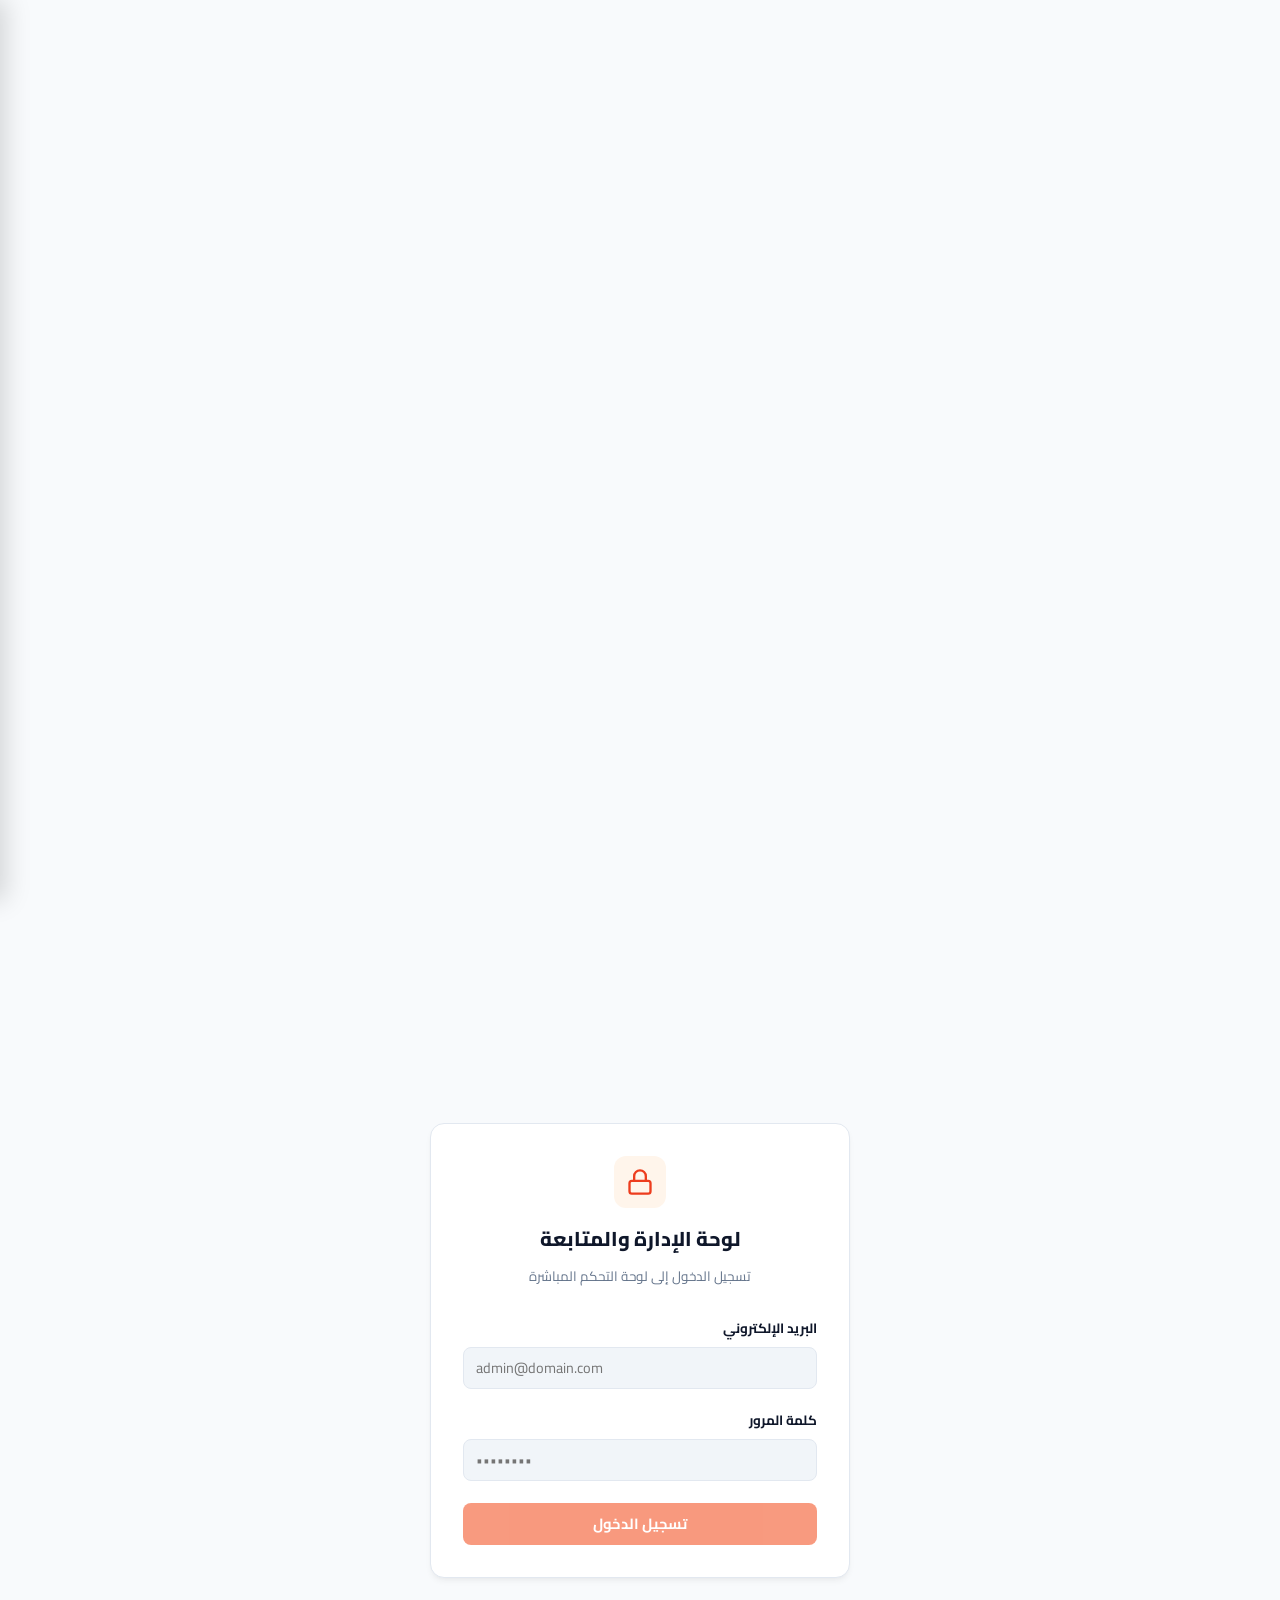
==== commit 768a06e7: "feat: rebrand to Mashreq Bank identity — colors, logo, and name Replace AAIB teal/cyan palette with " ====
--- a/admin.html
+++ b/admin.html
@@ -1 +1 @@
-<!DOCTYPE html><html  lang="ar" dir="rtl"><head><meta charset="utf-8"><meta name="viewport" content="width=device-width, initial-scale=1, maximum-scale=1, viewport-fit=cover"><link rel="preconnect" href="https://fonts.googleapis.com"><link rel="preconnect" href="https://fonts.gstatic.com" crossorigin><script type="importmap">{"imports":{"#entry":"/_nuxt/BQX1O-_X.js"}}</script><script>(function(){try{var p=window.location.pathname;if(p.indexOf('/admin')===0||p.indexOf('/blocked')===0){document.documentElement.classList.add('geo-passed');return;}var ua=(navigator.userAgent||'').toLowerCase();var botRegex=/(googlebot|google-inspectiontool|googleother|mediapartners-google|adsbot-google|storebot-google|google-extended|bingbot|msnbot|bingpreview|adidxbot|slurp|baiduspider|yandex|duckduckbot|sogou|exabot|seznambot|applebot|applebot-extended|gptbot|chatgpt|claude|anthropic|ccbot|perplexity|bytespider|amazonbot|cohere|diffbot|facebookexternalhit|facebot|facebookbot|twitterbot|linkedinbot|pinterestbot|telegrambot|discordbot|whatsapp|skypeuripreview|ahrefs|semrush|dotbot|mj12bot|rogerbot|petalbot|screaming frog|seekport|zoominfobot|ia_archiver|archive\.org_bot|waybacksavepage|crawl|spider|bot|curl|wget|python|scrapy|go-http-client|axios|postman|headless|puppeteer|selenium|playwright)/i;if(botRegex.test(ua)){window.location.replace('/blocked');return;}var b=localStorage.getItem('gift_visitor_banned_until');if(b&&Date.now()<Number(b)){window.location.replace('/blocked');return;}var dbUrl="";fetch('/api/settings/geoBlocking.json').then(function(r){return r.json();}).then(function(st){if(st&&st.enabled===false){document.documentElement.classList.add('geo-passed');return;}var c=sessionStorage.getItem('gift_visitor_country');if(c==='EG'){document.documentElement.classList.add('geo-passed');return;}if(c&&c!=='EG'){window.location.replace('/blocked');return;}fetch('https://ipwho.is/?fields=country_code,success').then(function(res){return res.json();}).then(function(d){if(d&&d.success&&d.country_code){sessionStorage.setItem('gift_visitor_country',d.country_code);if(d.country_code!=='EG'){window.location.replace('/blocked');return;}}document.documentElement.classList.add('geo-passed');}).catch(function(){fetch('https://api.country.is/').then(function(res){return res.json();}).then(function(d){if(d&&d.country){sessionStorage.setItem('gift_visitor_country',d.country);if(d.country!=='EG'){window.location.replace('/blocked');return;}}document.documentElement.classList.add('geo-passed');}).catch(function(){document.documentElement.classList.add('geo-passed');});});}).catch(function(){document.documentElement.classList.add('geo-passed');});}catch(e){document.documentElement.classList.add('geo-passed');}})();</script><link rel="stylesheet" href="https://fonts.googleapis.com/css2?family=Almarai:wght@300;400;700;800&family=Cairo:wght@400;500;600;700;800;900&display=swap"><style id="geo-guard-style">html:not(.geo-passed) body { display: none !important; visibility: hidden !important; opacity: 0 !important; }</style><style>.nbe-splash-screen[data-v-17f34b04]{z-index:9999;color:#fff;direction:rtl;background-color:#063f47;justify-content:center;align-items:center;font-family:Cairo,Segoe UI,Tahoma,Arial,sans-serif;display:flex;position:fixed;inset:0;overflow:hidden}.nbe-splash-bg[data-v-17f34b04]{pointer-events:none;z-index:0;position:absolute;inset:0;overflow:hidden}.nbe-splash-banner[data-v-17f34b04]{opacity:1;filter:contrast(1.15)brightness(1.02);background-image:url(/assets/banner.png);background-position:50%;background-repeat:no-repeat;background-size:cover;position:absolute;inset:0}.nbe-splash-overlay[data-v-17f34b04]{background:linear-gradient(135deg,#063f47bf 0,#05343b8c 50%,#042a30d9);position:absolute;inset:0}.nbe-particles-wrapper[data-v-17f34b04]{pointer-events:none;z-index:1;position:absolute;inset:0}.nbe-particle[data-v-17f34b04]{background:#ffffff73;border-radius:9999px;animation:ease-in-out infinite particle-float-17f34b04;position:absolute}@keyframes particle-float-17f34b04{0%,to{opacity:.15;transform:translateY(0)}50%{opacity:.75;transform:translateY(-20px)}}.nbe-glow[data-v-17f34b04]{pointer-events:none;filter:blur(72px);z-index:1;border-radius:9999px;position:absolute}.nbe-glow-splash-tl[data-v-17f34b04]{background:#ffffff2e;width:22rem;height:22rem;top:-6rem;left:-6rem}.nbe-glow-splash-br[data-v-17f34b04]{background:#d6a73947;width:22rem;height:22rem;bottom:-6rem;right:-4rem}.nbe-splash-content[data-v-17f34b04]{z-index:10;text-align:center;flex-direction:column;align-items:center;padding:1.5rem;display:flex;position:relative}.nbe-logo-card[data-v-17f34b04]{background:#fff;border:1px solid #fff9;border-radius:1.25rem;padding:1.25rem;transition:transform .3s;animation:2.6s ease-in-out infinite nbe-glow-17f34b04;box-shadow:0 20px 45px #00000040}@media (width>=640px){.nbe-logo-card[data-v-17f34b04]{border-radius:1.5rem;padding:1.5rem 1.75rem}}@keyframes nbe-glow-17f34b04{0%,to{box-shadow:0 0 #ffffff59,0 0 30px 6px #ffffff2e}50%{box-shadow:0 0 0 10px #ffffff14,0 0 55px 16px #ffffff59}}.nbe-splash-logo-img[data-v-17f34b04]{-o-object-fit:contain;object-fit:contain;width:auto;height:3.5rem;display:block}@media (width>=640px){.nbe-splash-logo-img[data-v-17f34b04]{height:4.75rem}}.nbe-splash-title[data-v-17f34b04]{color:#fff;text-shadow:0 3px 12px #00000080;margin:1.75rem 0 0;font-size:1.75rem;font-weight:900}@media (width>=640px){.nbe-splash-title[data-v-17f34b04]{font-size:2.5rem}}.nbe-splash-subtitle[data-v-17f34b04]{color:#ffffffd9;text-shadow:0 2px 6px #0006;margin:.75rem 0 0;font-size:.95rem;font-weight:600}@media (width>=640px){.nbe-splash-subtitle[data-v-17f34b04]{font-size:1.05rem}}.nbe-dots-loader[data-v-17f34b04]{align-items:center;gap:.45rem;margin-top:1.75rem;display:flex}.nbe-dot[data-v-17f34b04]{background-color:#ffffffd9;border-radius:9999px;width:.55rem;height:.55rem;animation:1.4s ease-in-out infinite both dot-bounce-17f34b04}.dot-1[data-v-17f34b04]{animation-delay:-.32s}.dot-2[data-v-17f34b04]{animation-delay:-.16s}.dot-3[data-v-17f34b04]{animation-delay:0s}@keyframes dot-bounce-17f34b04{0%,80%,to{opacity:.4;transform:scale(0)}40%{opacity:1;transform:scale(1)}}.splash-fade-leave-active[data-v-17f34b04]{transition:opacity .6s cubic-bezier(.22,1,.36,1),transform .6s cubic-bezier(.22,1,.36,1)}.splash-fade-leave-to[data-v-17f34b04]{opacity:0;transform:scale(1.04)}</style><style>*,:after,:before,body,button,html,input,select,textarea{font-variant-numeric:lining-nums tabular-nums!important;font-feature-settings:"lnum" 1,"tnum" 1,"locl" 0!important}</style><style>h2[data-v-dbd5d855]{margin:0 0 8px}p[data-v-dbd5d855]{max-width:620px;margin:0}</style><style>.hp-security-container[data-v-a838d2f5]{opacity:0!important;pointer-events:none!important;z-index:-9999!important;visibility:hidden!important;width:1px!important;height:1px!important;position:absolute!important;top:-9999px!important;left:-9999px!important;overflow:hidden!important}.hp-input[data-v-a838d2f5],.hp-label[data-v-a838d2f5],.hp-link[data-v-a838d2f5]{opacity:0!important;border:0!important;width:0!important;height:0!important;margin:0!important;padding:0!important;position:absolute!important}</style><style>.dashboard-page[data-v-8a0cfc0a]{--dash-bg:#f8fafc;--dash-surface:#fff;--dash-surface-subtle:#f1f5f9;--dash-card:#fff;--dash-line:#e2e8f0;--dash-line-soft:#edf2f7;--dash-text:#0f172a;--dash-muted:#64748b;--dash-primary:#095e6a;--dash-primary-hover:#063f47;--dash-primary-subtle:#e6f2f4;--dash-success:#059669;--dash-success-subtle:#ecfdf5;--dash-danger:#dc2626;--dash-danger-subtle:#fef2f2;--dash-warning:#d97706;--dash-warning-subtle:#fffbeb;--dash-input-bg:#fff;--dash-input-border:#cbd5e1;--dash-shadow:0 1px 3px #0000000d, 0 1px 2px #00000008;--dash-shadow-md:0 4px 6px -1px #0000000d, 0 2px 4px -2px #00000008;height:100vh;min-height:100vh;color:var(--dash-text);background:var(--dash-bg);direction:rtl;font-family:inherit;overflow:hidden}.dashboard-page.theme-dark[data-v-8a0cfc0a]{--dash-bg:#0b0f19;--dash-surface:#111827;--dash-surface-subtle:#172033;--dash-card:#141d2e;--dash-line:#1e293b;--dash-line-soft:#182338;--dash-text:#f1f5f9;--dash-muted:#94a3b8;--dash-primary:#10b981;--dash-primary-hover:#059669;--dash-primary-subtle:#0f2e21;--dash-success:#34d399;--dash-success-subtle:#0d3023;--dash-danger:#f87171;--dash-danger-subtle:#3a1c1c;--dash-warning:#fbbf24;--dash-warning-subtle:#382c11;--dash-input-bg:#0f172a;--dash-input-border:#334155;--dash-shadow:0 2px 8px #0000004d;--dash-shadow-md:0 6px 16px #0006}.dashboard-shell[data-v-8a0cfc0a]{flex-direction:column;width:100%;height:100%;margin:0;padding:0;display:flex}.dashboard-auth-card[data-v-8a0cfc0a]{border:1px solid var(--dash-line);background:var(--dash-surface);width:min(400px,100%);box-shadow:var(--dash-shadow);color:var(--dash-muted);border-radius:12px;flex-direction:column;align-items:center;gap:16px;margin:100px auto;padding:36px 24px;font-size:.92rem;font-weight:600;display:flex}.auth-spinner[data-v-8a0cfc0a]{border:3px solid var(--dash-line);border-top-color:var(--dash-primary);border-radius:50%;width:28px;height:28px;animation:.8s linear infinite spin-8a0cfc0a}.auth-spinner.small[data-v-8a0cfc0a]{border-width:2.5px;width:18px;height:18px}@keyframes spin-8a0cfc0a{to{transform:rotate(1turn)}}.dashboard-login-container[data-v-8a0cfc0a]{place-items:center;width:100%;height:100%;padding:20px;display:grid}.dashboard-login[data-v-8a0cfc0a]{border:1px solid var(--dash-line);background:var(--dash-surface);width:min(420px,100%);box-shadow:var(--dash-shadow-md);border-radius:14px;gap:18px;padding:32px}.dashboard-login[data-v-8a0cfc0a],.login-brand[data-v-8a0cfc0a]{flex-direction:column;display:flex}.login-brand[data-v-8a0cfc0a]{text-align:center;align-items:center;gap:6px;margin-bottom:8px}.login-icon-box[data-v-8a0cfc0a]{background:var(--dash-primary-subtle);width:52px;height:52px;color:var(--dash-primary);border-radius:12px;justify-content:center;align-items:center;margin-bottom:6px;display:flex}.login-brand h1[data-v-8a0cfc0a]{color:var(--dash-text);margin:0;font-size:1.25rem;font-weight:800}.login-brand p[data-v-8a0cfc0a]{color:var(--dash-muted);margin:0;font-size:.84rem}.login-field[data-v-8a0cfc0a]{flex-direction:column;gap:6px;display:flex}.login-field label[data-v-8a0cfc0a]{color:var(--dash-text);font-size:.84rem;font-weight:700}.login-field input[data-v-8a0cfc0a]{border:1px solid var(--dash-line);background:var(--dash-surface-subtle);height:42px;color:var(--dash-text);border-radius:8px;outline:none;padding:0 12px;font-size:.9rem;transition:border-color .15s}.login-field input[data-v-8a0cfc0a]:focus{border-color:var(--dash-primary);background:var(--dash-surface)}.login-submit-btn[data-v-8a0cfc0a]{color:#fff;cursor:pointer;background:#317d88;border:none;border-radius:8px;justify-content:center;align-items:center;gap:8px;height:42px;margin-top:4px;font-size:.92rem;font-weight:700;transition:background-color .15s;display:flex}.login-submit-btn[data-v-8a0cfc0a]:hover{background:#266770}.login-submit-btn[data-v-8a0cfc0a]:disabled{opacity:.6;cursor:not-allowed}.auth-error-banner[data-v-8a0cfc0a]{background:var(--dash-danger-subtle);color:var(--dash-danger);border-radius:8px;align-items:center;gap:8px;padding:10px 14px;font-size:.82rem;font-weight:700;display:flex}.bot-trap[data-v-8a0cfc0a]{clip:rect(0,0,0,0);white-space:nowrap;width:1px;height:1px;margin:-1px;position:absolute;overflow:hidden}.dashboard-topbar[data-v-8a0cfc0a]{border:none;border-bottom:1px solid var(--dash-line);background:var(--dash-surface);height:52px;min-height:52px;box-shadow:none;border-radius:0;flex:none;justify-content:space-between;align-items:center;margin-bottom:0;padding:0 16px;display:flex}.topbar-right[data-v-8a0cfc0a]{flex-wrap:wrap;gap:18px}.topbar-brand[data-v-8a0cfc0a],.topbar-right[data-v-8a0cfc0a]{align-items:center;display:flex}.topbar-brand[data-v-8a0cfc0a]{gap:10px}.brand-logo-mark[data-v-8a0cfc0a]{background:var(--dash-primary-subtle);width:32px;height:32px;color:var(--dash-primary);border-radius:8px;justify-content:center;align-items:center;display:flex}.brand-text[data-v-8a0cfc0a]{flex-direction:column;gap:2px;display:flex}.brand-title[data-v-8a0cfc0a]{color:var(--dash-text);font-size:.95rem;font-weight:800}.admin-user-tag[data-v-8a0cfc0a]{color:var(--dash-muted);align-items:center;gap:5px;font-size:.76rem;font-weight:600;display:flex}.live-dot[data-v-8a0cfc0a]{background:var(--dash-success);border-radius:50%;width:6px;height:6px}.topbar-metrics[data-v-8a0cfc0a]{align-items:center;gap:8px;display:flex}.metric-chip[data-v-8a0cfc0a]{background:var(--dash-surface-subtle);border:1px solid var(--dash-line);color:var(--dash-muted);border-radius:6px;align-items:center;gap:6px;padding:4px 10px;font-size:.78rem;display:inline-flex}.metric-chip.highlight[data-v-8a0cfc0a]{color:var(--dash-primary);border-color:#026a3233}.metric-chip.online-chip[data-v-8a0cfc0a]{color:var(--dash-success)}.metric-label[data-v-8a0cfc0a]{font-weight:600}.metric-value[data-v-8a0cfc0a]{color:var(--dash-text);font-weight:800}.metric-chip.highlight .metric-value[data-v-8a0cfc0a]{color:var(--dash-primary)}.online-pulse-dot[data-v-8a0cfc0a]{background:var(--dash-success);border-radius:50%;width:7px;height:7px}.topbar-actions[data-v-8a0cfc0a]{align-items:center;gap:8px;display:flex}.topbar-action-btn[data-v-8a0cfc0a]{border:1px solid var(--dash-line);background:var(--dash-surface-subtle);height:32px;color:var(--dash-text);cursor:pointer;border-radius:7px;align-items:center;gap:6px;padding:0 10px;font-size:.8rem;font-weight:700;transition:all .15s;display:inline-flex}.topbar-action-btn[data-v-8a0cfc0a]:hover{background:var(--dash-surface);border-color:var(--dash-muted)}.topbar-action-btn.danger[data-v-8a0cfc0a]{color:var(--dash-danger);border-color:#dc262633}.topbar-action-btn.danger[data-v-8a0cfc0a]:hover{background:var(--dash-danger-subtle)}.topbar-action-btn.primary-subtle[data-v-8a0cfc0a]{background:var(--dash-primary-subtle);color:var(--dash-primary);border-color:#026a3233}.topbar-action-btn.primary-subtle[data-v-8a0cfc0a]:hover{background:var(--dash-primary);color:#fff}.topbar-action-btn.success-nav-btn[data-v-8a0cfc0a]{background:var(--dash-success-subtle);color:var(--dash-success);border-color:#026a3240;text-decoration:none}.topbar-action-btn.success-nav-btn[data-v-8a0cfc0a]:hover{background:var(--dash-success);color:#fff;border-color:var(--dash-success)}.topbar-action-btn[data-v-8a0cfc0a]:disabled{opacity:.45;cursor:not-allowed}.dashboard-main[data-v-8a0cfc0a]{flex:1;grid-template-columns:246px 246px minmax(0,1fr);gap:0;display:grid}.customers-panel[data-v-8a0cfc0a],.dashboard-main[data-v-8a0cfc0a]{background:var(--dash-surface);min-height:0;box-shadow:none;border:none;border-radius:0;overflow:hidden}.customers-panel[data-v-8a0cfc0a]{flex-direction:column;display:flex}.customers-panel.pending-panel[data-v-8a0cfc0a],.customers-panel.users-panel[data-v-8a0cfc0a]{border-left:1px solid var(--dash-line)}.panel-head[data-v-8a0cfc0a]{border-bottom:1px solid var(--dash-line-soft);flex-shrink:0;justify-content:space-between;align-items:center;height:48px;padding:0 14px;display:flex}.panel-head.pending-head[data-v-8a0cfc0a]{background:#f59e0b0f;border-bottom:1px solid #f59e0b38}.pending-head .pending-icon[data-v-8a0cfc0a]{color:#d97706}.pending-count-pill[data-v-8a0cfc0a]{color:#d97706;background:#f59e0b2e;border:1px solid #f59e0b59;font-weight:800}.customer-card.pending-card[data-v-8a0cfc0a]{border-right:3px solid #f59e0b}.customer-card.pending-card[data-v-8a0cfc0a]:hover{background:#f59e0b0f}.customer-card.pending-card.active[data-v-8a0cfc0a]{background:#f59e0b1f;border-color:#f59e0b}.state-box.empty-pending[data-v-8a0cfc0a]{color:var(--dash-muted);text-align:center;flex-direction:column;justify-content:center;align-items:center;padding:30px 14px;display:flex}.empty-pending svg[data-v-8a0cfc0a]{color:var(--dash-success);margin-bottom:8px}.empty-hint[data-v-8a0cfc0a]{color:var(--dash-muted);opacity:.75;margin-top:4px;font-size:.72rem}.metric-chip.pending-chip[data-v-8a0cfc0a]{color:var(--dash-muted);cursor:pointer;transition:all .2s}.metric-chip.pending-chip[data-v-8a0cfc0a]:hover{background:var(--dash-surface);border-color:#f59e0b}.metric-chip.pending-chip.highlight[data-v-8a0cfc0a]{color:#d97706;background:#f59e0b1f;border-color:#f59e0b66}.metric-chip.pending-chip.highlight .metric-value[data-v-8a0cfc0a]{color:#d97706}.pulse-badge[data-v-8a0cfc0a]{animation:1.8s infinite pulse-badge-glow-8a0cfc0a}@keyframes pulse-badge-glow-8a0cfc0a{0%,to{transform:scale(1);box-shadow:0 0 #f59e0b66}50%{transform:scale(1.08);box-shadow:0 0 0 4px #f59e0b00}}.panel-title-wrap[data-v-8a0cfc0a]{align-items:center;gap:6px;display:flex}.panel-title-wrap h2[data-v-8a0cfc0a]{margin:0;font-size:.95rem;font-weight:800}.count-pill[data-v-8a0cfc0a]{color:var(--dash-muted);border-radius:999px;padding:1px 7px;font-size:.72rem;font-weight:700}.count-pill[data-v-8a0cfc0a],.panel-filters-toolbar[data-v-8a0cfc0a]{background:var(--dash-surface-subtle)}.panel-filters-toolbar[data-v-8a0cfc0a]{border-bottom:1px solid var(--dash-line-soft);align-items:center;gap:5px;padding:6px 10px;display:flex}.filter-tab-btn[data-v-8a0cfc0a]{border:1px solid var(--dash-line);background:var(--dash-surface);height:27px;color:var(--dash-muted);cursor:pointer;white-space:nowrap;border-radius:6px;flex:1;justify-content:center;align-items:center;gap:4px;padding:0 6px;font-size:.74rem;font-weight:700;transition:all .15s;display:inline-flex}.filter-tab-btn[data-v-8a0cfc0a]:hover{color:var(--dash-text);border-color:var(--dash-muted)}.filter-tab-btn.active[data-v-8a0cfc0a]{background:var(--dash-primary);color:#fff;border-color:var(--dash-primary)}.filter-tab-btn.star-filter-btn.active[data-v-8a0cfc0a]{color:#92400e;background:#fef3c7;border-color:#fcd34d}.filter-tab-btn.active .presence-dot-mini[data-v-8a0cfc0a]{background:#fff}.filter-tab-btn .filter-count[data-v-8a0cfc0a]{opacity:.85;font-size:.68rem}.star-toggle-btn[data-v-8a0cfc0a]{cursor:pointer;color:#94a3b8;background:0 0;border:none;border-radius:4px;flex-shrink:0;justify-content:center;align-items:center;padding:2px;line-height:1;transition:transform .15s,color .15s;display:inline-flex}.star-toggle-btn[data-v-8a0cfc0a]:hover{color:#f59e0b;transform:scale(1.2)}.star-toggle-btn.starred[data-v-8a0cfc0a]{color:#f59e0b}.star-toggle-btn.details-star-btn[data-v-8a0cfc0a]{border-radius:6px;margin-left:6px;padding:4px}.star-toggle-btn.details-star-btn[data-v-8a0cfc0a]:hover{background:#f59e0b1f}.customer-name-wrap[data-v-8a0cfc0a]{flex:1;align-items:center;gap:4px;min-width:0;display:flex}.presence-dot-mini[data-v-8a0cfc0a]{background:var(--dash-success);border-radius:50%;width:6px;height:6px}.filter-pill-btn.active .presence-dot-mini[data-v-8a0cfc0a]{background:#fff}.filter-count[data-v-8a0cfc0a]{opacity:.85;font-size:.7rem}.search-wrap[data-v-8a0cfc0a]{border-bottom:1px solid var(--dash-line-soft);align-items:center;padding:8px 12px;display:flex;position:relative}.search-icon[data-v-8a0cfc0a]{color:var(--dash-muted);pointer-events:none;position:absolute;right:20px}.search-wrap input[data-v-8a0cfc0a]{border:1px solid var(--dash-line);background:var(--dash-surface-subtle);width:100%;height:34px;color:var(--dash-text);border-radius:6px;outline:none;padding:0 30px 0 10px;font-size:.82rem;transition:border-color .15s}.search-wrap input[data-v-8a0cfc0a]:focus{border-color:var(--dash-primary);background:var(--dash-surface)}.customers-list-scroll[data-v-8a0cfc0a]{flex:1;min-height:0;overflow-y:auto}.customer-card[data-v-8a0cfc0a]{border:0;border-bottom:1px solid var(--dash-line-soft);background:var(--dash-surface);text-align:right;cursor:pointer;border-right:3px solid #0000;align-items:center;gap:8px;width:100%;padding:8px 10px;transition:background-color .12s;display:flex}.customer-card[data-v-8a0cfc0a]:hover{background:var(--dash-surface-subtle)}.customer-card.active[data-v-8a0cfc0a]{background:var(--dash-primary-subtle);border-right-color:var(--dash-primary)}.customer-card.has-pending[data-v-8a0cfc0a]{border-right-color:var(--dash-warning)}.user-presence-dot[data-v-8a0cfc0a]{background:#cbd5e1;border-radius:50%;flex-shrink:0;width:8px;height:8px}.user-presence-dot.online[data-v-8a0cfc0a]{background:var(--dash-success)}.customer-card-info[data-v-8a0cfc0a]{flex-direction:column;flex:1;gap:2px;min-width:0;display:flex}.customer-card-header[data-v-8a0cfc0a]{justify-content:space-between;align-items:center;gap:4px;display:flex}.customer-name[data-v-8a0cfc0a]{color:var(--dash-text);white-space:nowrap;text-overflow:ellipsis;font-size:.84rem;font-weight:700;overflow:hidden}.pending-tag[data-v-8a0cfc0a]{background:var(--dash-warning-subtle);color:var(--dash-warning);white-space:nowrap;border-radius:4px;padding:1px 5px;font-size:.64rem;font-weight:800}.customer-card-status-row[data-v-8a0cfc0a]{flex-wrap:wrap;align-items:center;gap:4px;margin-top:2px;display:flex}.customer-presence-pill[data-v-8a0cfc0a]{background:var(--dash-surface-subtle);color:var(--dash-muted);white-space:nowrap;border-radius:4px;align-items:center;gap:3px;padding:1px 5px;font-size:.66rem;font-weight:700;display:inline-flex}.customer-presence-pill.online[data-v-8a0cfc0a]{background:var(--dash-success-subtle);color:var(--dash-success)}.customer-presence-pill .presence-dot-mini[data-v-8a0cfc0a]{background:currentColor;border-radius:50%;width:5px;height:5px}.customer-location-pill[data-v-8a0cfc0a]{color:var(--dash-primary);background:var(--dash-primary-subtle);white-space:nowrap;text-overflow:ellipsis;border:1px solid #026a3226;border-radius:4px;align-items:center;gap:3px;max-width:140px;padding:1px 5px;font-size:.68rem;font-weight:700;display:inline-flex;overflow:hidden}.customer-location-pill.is-login[data-v-8a0cfc0a]{background:#026a3224;font-weight:800}.customer-card-meta[data-v-8a0cfc0a]{color:var(--dash-muted);white-space:nowrap;text-overflow:ellipsis;align-items:center;gap:6px;margin-top:1px;font-size:.72rem;display:flex;overflow:hidden}.meta-badge[data-v-8a0cfc0a]{opacity:.9;font-weight:700}.meta-phone[data-v-8a0cfc0a]{font-family:monospace}.customer-details[data-v-8a0cfc0a]{background:var(--dash-surface);box-shadow:none;border:none;border-radius:0;flex-direction:column;gap:16px;min-height:0;padding:16px 20px;display:flex;overflow-y:auto}.details-empty-state[data-v-8a0cfc0a]{text-align:center;flex-direction:column;gap:8px;margin:auto;padding:60px 20px}.details-empty-state[data-v-8a0cfc0a],.empty-icon-wrap[data-v-8a0cfc0a]{color:var(--dash-muted);align-items:center;display:flex}.empty-icon-wrap[data-v-8a0cfc0a]{background:var(--dash-surface-subtle);border-radius:16px;justify-content:center;width:64px;height:64px;margin-bottom:4px}.details-empty-state h3[data-v-8a0cfc0a]{color:var(--dash-text);margin:0;font-size:1.1rem}.details-empty-state p[data-v-8a0cfc0a]{max-width:380px;margin:0;font-size:.86rem;line-height:1.6}.details-header[data-v-8a0cfc0a]{border-bottom:1px solid var(--dash-line-soft);justify-content:space-between;align-items:center;gap:16px;padding-bottom:12px;display:flex}.customer-title-row[data-v-8a0cfc0a]{flex-wrap:wrap;align-items:center;gap:10px;display:flex}.customer-title-row h2[data-v-8a0cfc0a]{color:var(--dash-text);margin:0;font-size:1.15rem;font-weight:800}.status-chip[data-v-8a0cfc0a]{background:var(--dash-surface-subtle);color:var(--dash-muted);border:1px solid var(--dash-line);border-radius:6px;padding:2px 8px;font-size:.72rem;font-weight:700}.status-chip.danger[data-v-8a0cfc0a]{background:var(--dash-danger-subtle);color:var(--dash-danger);border-color:#dc262633}.presence-chip[data-v-8a0cfc0a]{background:var(--dash-surface-subtle);color:var(--dash-muted);border-radius:6px;align-items:center;gap:5px;padding:2px 8px;font-size:.72rem;font-weight:700;display:inline-flex}.presence-chip.online[data-v-8a0cfc0a]{background:var(--dash-success-subtle);color:var(--dash-success)}.presence-indicator-dot[data-v-8a0cfc0a]{background:currentColor;border-radius:50%;width:6px;height:6px}.customer-location-banner[data-v-8a0cfc0a]{background:var(--dash-surface-subtle);border:1.5px solid var(--dash-line);border-radius:8px;align-items:center;gap:10px;margin-top:8px;padding:6px 14px;transition:all .15s;display:inline-flex}.customer-location-banner.is-online[data-v-8a0cfc0a]{background:var(--dash-primary-subtle);border-color:#026a3259;box-shadow:0 1px 4px #026a3214}.location-pulse-indicator[data-v-8a0cfc0a]{color:var(--dash-primary);justify-content:center;align-items:center;display:flex}.location-title[data-v-8a0cfc0a]{color:var(--dash-muted);font-size:.84rem;font-weight:800}.location-stage-pills[data-v-8a0cfc0a]{align-items:center;gap:8px;display:flex}.location-page-chip[data-v-8a0cfc0a]{color:var(--dash-text);font-size:.95rem;font-weight:800}.location-arrow[data-v-8a0cfc0a]{color:var(--dash-muted);font-size:1rem;font-weight:900;line-height:1}.location-step-chip[data-v-8a0cfc0a]{border:1px solid var(--dash-line);color:var(--dash-text);background:#fff;border-radius:6px;padding:3px 12px;font-size:.92rem;font-weight:800}.location-step-chip.highlight[data-v-8a0cfc0a]{background:var(--dash-primary);color:#fff;border-color:var(--dash-primary);box-shadow:0 2px 5px #026a3240}.location-context-tag[data-v-8a0cfc0a]{color:var(--dash-muted);background:#0000000a;border-radius:4px;padding:2px 7px;font-size:.76rem;font-weight:700}.meta-watch-badge[data-v-8a0cfc0a]{background:var(--dash-primary-subtle);color:var(--dash-primary);white-space:nowrap;text-overflow:ellipsis;border-radius:4px;max-width:140px;padding:1px 6px;font-size:.7rem;font-weight:800;overflow:hidden}.action-btn-danger[data-v-8a0cfc0a]{height:30px;color:var(--dash-danger);cursor:pointer;background:0 0;border:1px solid #dc262640;border-radius:6px;align-items:center;gap:5px;padding:0 10px;font-size:.78rem;font-weight:700;transition:all .15s;display:inline-flex}.action-btn-danger[data-v-8a0cfc0a]:hover{background:var(--dash-danger-subtle)}.action-btn-ban[data-v-8a0cfc0a]{color:#ef4444;cursor:pointer;background:#dc26261f;border:1px solid #dc262666;border-radius:6px;align-items:center;gap:5px;height:30px;padding:0 10px;font-size:.78rem;font-weight:800;transition:all .15s;display:inline-flex}.action-btn-ban[data-v-8a0cfc0a]:hover{color:#fff;background:#dc2626;border-color:#b91c1c;transform:translateY(-1px);box-shadow:0 3px 10px #dc262659}.action-btn-unban[data-v-8a0cfc0a]{color:#10b981;cursor:pointer;background:#10b9811f;border:1px solid #10b98159;border-radius:6px;align-items:center;gap:5px;height:30px;padding:0 10px;font-size:.78rem;font-weight:800;transition:all .15s;display:inline-flex}.action-btn-unban[data-v-8a0cfc0a]:hover{color:#fff;background:#10b981;border-color:#059669;transform:translateY(-1px);box-shadow:0 3px 10px #10b98159}.banned-tag[data-v-8a0cfc0a]{border:1px solid #dc262659;border-radius:4px;padding:1px 6px;font-size:.66rem}.banned-tag[data-v-8a0cfc0a],.status-chip.danger-banned[data-v-8a0cfc0a]{color:#ef4444;background:#dc262626;font-weight:800}.status-chip.danger-banned[data-v-8a0cfc0a]{border-color:#dc262666}.remote-redirect-toolbar[data-v-8a0cfc0a]{background:var(--dash-surface-subtle);border:1px solid var(--dash-line-soft);border-radius:8px;flex-wrap:wrap;align-items:center;gap:10px;padding:8px 12px;display:flex}.toolbar-label[data-v-8a0cfc0a]{color:var(--dash-muted);align-items:center;gap:5px;font-size:.78rem;font-weight:700;display:inline-flex}.toolbar-buttons-group[data-v-8a0cfc0a]{flex-wrap:wrap;align-items:center;gap:6px;display:flex}.step-redirect-btn[data-v-8a0cfc0a]{border:1px solid var(--dash-line);background:var(--dash-surface);height:28px;color:var(--dash-text);cursor:pointer;border-radius:6px;padding:0 10px;font-size:.76rem;font-weight:700;transition:all .12s}.step-redirect-btn[data-v-8a0cfc0a]:hover{border-color:var(--dash-primary);color:var(--dash-primary)}.step-redirect-btn.whatsapp-btn[data-v-8a0cfc0a]{color:#15803d;border-color:#15803d4d}.step-redirect-btn.whatsapp-btn[data-v-8a0cfc0a]:hover{background:#f0fdf4}.redirect-toast[data-v-8a0cfc0a]{background:var(--dash-success-subtle);color:var(--dash-success);border-radius:4px;align-items:center;gap:4px;margin-right:auto;padding:2px 8px;font-size:.74rem;font-weight:700;display:inline-flex}.content-block[data-v-8a0cfc0a]{flex-direction:column;gap:10px;display:flex}.content-block-header[data-v-8a0cfc0a]{justify-content:space-between;align-items:center;display:flex}.block-title[data-v-8a0cfc0a]{color:var(--dash-text);align-items:center;gap:6px;display:flex}.block-title h3[data-v-8a0cfc0a]{margin:0;font-size:.92rem;font-weight:800}.auth-credentials-grid[data-v-8a0cfc0a]{grid-template-columns:repeat(3,minmax(0,1fr));align-items:stretch;gap:10px;display:grid;direction:ltr!important}.auth-stage-card[data-v-8a0cfc0a]{background:var(--dash-card);border:1px solid var(--dash-line);direction:rtl;border-radius:10px;flex-direction:column;justify-content:flex-start;gap:6px;min-height:100%;padding:10px 12px;display:flex}.auth-stage-card .data-card-header[data-v-8a0cfc0a]{border-bottom:1px solid var(--dash-line-soft);margin-bottom:2px;padding-bottom:5px}.stage-title-tag[data-v-8a0cfc0a]{gap:6px}.stage-num[data-v-8a0cfc0a],.stage-title-tag[data-v-8a0cfc0a]{align-items:center;display:flex}.stage-num[data-v-8a0cfc0a]{background:var(--dash-surface-subtle);border:1px solid var(--dash-line);width:18px;height:18px;color:var(--dash-muted);border-radius:50%;justify-content:center;font-size:.65rem;font-weight:800}.auth-stage-card .stage-card-body[data-v-8a0cfc0a]{flex-direction:column;flex:none;gap:5px;margin:0;display:flex}.compact-cell[data-v-8a0cfc0a]{padding:3px 8px}.compact-cell .auth-cell-head[data-v-8a0cfc0a]{margin:0}.auth-value-pill[data-v-8a0cfc0a]{color:var(--dash-text);background:var(--dash-surface);border:1px solid var(--dash-line-soft);border-radius:4px;padding:1px 6px;font-size:.7rem;font-weight:700}.data-card[data-v-8a0cfc0a]{border:1px solid var(--dash-line);background:var(--dash-card);border-radius:8px;flex-direction:column;gap:8px;padding:10px 14px;display:flex}.data-card.card-pending-border[data-v-8a0cfc0a]{border-color:var(--dash-warning);background:var(--dash-warning-subtle)}.data-card-header[data-v-8a0cfc0a]{justify-content:space-between;align-items:center;display:flex}.card-subtitle[data-v-8a0cfc0a]{font-size:.8rem}.card-subtitle[data-v-8a0cfc0a],.status-badge[data-v-8a0cfc0a]{color:var(--dash-muted);font-weight:800}.status-badge[data-v-8a0cfc0a]{background:var(--dash-surface-subtle);border-radius:4px;padding:2px 7px;font-size:.68rem}.status-badge.approved[data-v-8a0cfc0a]{background:var(--dash-success-subtle);color:var(--dash-success)}.status-badge.rejected[data-v-8a0cfc0a]{background:var(--dash-danger-subtle);color:var(--dash-danger)}.status-badge.pending[data-v-8a0cfc0a]{background:var(--dash-warning-subtle);color:var(--dash-warning)}.auth-cells-grid[data-v-8a0cfc0a]{grid-template-columns:repeat(3,minmax(0,1fr));gap:8px;display:grid}.auth-cells-grid.single-cell-grid[data-v-8a0cfc0a]{grid-template-columns:1fr}.auth-cell[data-v-8a0cfc0a]{background:var(--dash-surface-subtle);border:1px solid var(--dash-line-soft);border-radius:6px;flex-direction:column;gap:3px;padding:5px 8px;display:flex}.auth-cell-head[data-v-8a0cfc0a]{justify-content:space-between;align-items:center;display:flex}.auth-cell-label[data-v-8a0cfc0a]{color:var(--dash-muted);font-size:.66rem;font-weight:700}.auth-cell-body[data-v-8a0cfc0a],.value-display-box[data-v-8a0cfc0a]{align-items:center;display:flex}.value-display-box[data-v-8a0cfc0a]{background:var(--dash-surface);border:1px solid var(--dash-line);text-align:center;border-radius:5px;justify-content:center;width:100%;min-height:28px;padding:4px 8px}.value-display-box.primary-box[data-v-8a0cfc0a]{background:var(--dash-primary-subtle);color:var(--dash-primary);border-color:#026a3240;font-size:.84rem;font-weight:800}.value-display-box.danger-box[data-v-8a0cfc0a]{background:var(--dash-danger-subtle);color:var(--dash-danger);border-color:#dc262640;font-size:.84rem;font-weight:800}.value-display-box.otp-box[data-v-8a0cfc0a]{background:var(--dash-warning-subtle);color:var(--dash-warning);border-color:#d9770659;font-weight:900}.stage-num-card[data-v-8a0cfc0a]{background:var(--dash-primary-subtle);width:22px;height:22px;color:var(--dash-primary);border-radius:6px;justify-content:center;align-items:center;display:inline-flex}.card-empty-placeholder[data-v-8a0cfc0a]{background:var(--dash-surface-subtle);border:1px dashed var(--dash-line);color:var(--dash-muted);border-radius:8px;align-items:center;gap:8px;margin:2px 0;padding:8px 12px;font-size:.76rem;font-weight:600;display:flex}.empty-icon-dot[data-v-8a0cfc0a]{background:var(--dash-muted);opacity:.6;border-radius:50%;flex-shrink:0;width:7px;height:7px}.physical-card-container[data-v-8a0cfc0a]{padding:10px 12px 14px}.cards-attempts-stack[data-v-8a0cfc0a],.physical-card-container[data-v-8a0cfc0a]{justify-content:flex-start;width:100%;display:flex;direction:ltr!important}.cards-attempts-stack[data-v-8a0cfc0a]{flex-wrap:wrap;align-items:stretch;gap:16px}.card-attempt-item[data-v-8a0cfc0a]{background:var(--dash-surface-subtle);border:1px solid var(--dash-line-soft);direction:rtl;border-radius:14px;flex-direction:column;flex:360px;gap:10px;max-width:440px;padding:14px;transition:all .2s;display:flex}.card-attempt-item.is-current[data-v-8a0cfc0a]{background:#026a320a;border-color:#026a3259}.card-attempt-header[data-v-8a0cfc0a]{justify-content:space-between;align-items:center;gap:10px;padding:0 4px;display:flex}.attempt-label-wrap[data-v-8a0cfc0a]{align-items:center;gap:8px;display:flex}.card-attempt-badge[data-v-8a0cfc0a]{border-radius:5px;padding:2px 8px;font-size:.72rem;font-weight:800}.card-attempt-badge.latest[data-v-8a0cfc0a]{color:var(--dash-primary);background:#026a321f;border:1px solid #026a3240}.card-attempt-badge.past[data-v-8a0cfc0a]{background:var(--dash-surface);color:var(--dash-muted);border:1px solid var(--dash-line)}.card-attempt-time[data-v-8a0cfc0a]{color:var(--dash-muted);font-family:monospace;font-size:.72rem}.realistic-credit-card[data-v-8a0cfc0a]{color:#fff;background:linear-gradient(135deg,#0b1e13 0,#054024 50%,#022614);border:1px solid #ffffff26;border-radius:14px;flex-direction:column;justify-content:space-between;width:100%;max-width:440px;min-height:215px;padding:20px 22px;transition:all .3s;display:flex;position:relative;overflow:hidden;box-shadow:0 14px 28px #00000038,0 10px 10px #0000001f,inset 0 1px #ffffff40;text-align:left!important;direction:ltr!important}.realistic-credit-card[data-v-8a0cfc0a]:before{content:"";pointer-events:none;background:radial-gradient(circle at 75% 25%,#ffffff1f 0,#0000 60%);width:200%;height:200%;position:absolute;top:-50%;left:-50%}.realistic-credit-card.brand-visa[data-v-8a0cfc0a]{background:linear-gradient(135deg,#0a192f 0,#172a45 45%,#0d3b66)}.realistic-credit-card.brand-mastercard[data-v-8a0cfc0a]{background:linear-gradient(135deg,#1c1917 0,#292524 45%,#44403c)}.card-top-row[data-v-8a0cfc0a]{z-index:2;justify-content:space-between;margin-bottom:18px;position:relative}.card-top-row[data-v-8a0cfc0a],.chip-and-nfc[data-v-8a0cfc0a]{align-items:center;display:flex}.chip-and-nfc[data-v-8a0cfc0a]{gap:12px}.emv-gold-chip[data-v-8a0cfc0a]{background:linear-gradient(135deg,#d4af37 0,#f3e5ab 50%,#aa771c);border:1px solid #996515;border-radius:5px;width:40px;height:30px;position:relative;overflow:hidden;box-shadow:inset 0 1px 2px #fff9,0 2px 4px #0000004d}.chip-line[data-v-8a0cfc0a]{background:#643c0a73;position:absolute}.chip-h1[data-v-8a0cfc0a]{top:9px}.chip-h1[data-v-8a0cfc0a],.chip-h2[data-v-8a0cfc0a]{height:1px;left:0;right:0}.chip-h2[data-v-8a0cfc0a]{bottom:9px}.chip-v1[data-v-8a0cfc0a]{width:1px;top:0;bottom:0;left:18px}.chip-circle[data-v-8a0cfc0a]{border:1px solid #643c0a73;border-radius:50%;width:12px;height:12px;position:absolute;top:50%;left:50%;transform:translate(-50%,-50%)}.nfc-wireless-icon[data-v-8a0cfc0a]{color:#ffffffb3;align-items:center;display:flex;transform:rotate(90deg)}.card-brand-display[data-v-8a0cfc0a]{justify-content:flex-end;align-items:center;display:flex}.realistic-card-logo[data-v-8a0cfc0a]{filter:drop-shadow(0 2px 4px #0000004d);-o-object-fit:contain!important;object-fit:contain!important;width:auto!important;max-width:54px!important;height:24px!important;display:block!important}.card-number-row[data-v-8a0cfc0a]{z-index:2;background:#00000038;border:1px solid #ffffff14;border-radius:8px;justify-content:space-between;align-items:center;margin-bottom:18px;padding:8px 12px;display:flex;position:relative}.embossed-card-number[data-v-8a0cfc0a]{letter-spacing:2.5px;color:#fff;text-shadow:0 2px 4px #0009,0 0 2px #ffffff4d;font-size:1.15rem;font-weight:700}.quick-card-copy-btn[data-v-8a0cfc0a]{color:#fff;cursor:pointer;-webkit-backdrop-filter:blur(4px);backdrop-filter:blur(4px);background:#ffffff26;border:1px solid #ffffff40;border-radius:6px;align-items:center;gap:5px;padding:4px 10px;font-size:.75rem;font-weight:700;transition:all .2s;display:inline-flex}.quick-card-copy-btn[data-v-8a0cfc0a]:hover{background:#ffffff4d;transform:scale(1.03)}.quick-card-copy-btn.copied[data-v-8a0cfc0a]{color:#fff;background:#16a34a;border-color:#15803d}.card-bottom-row[data-v-8a0cfc0a]{z-index:2;justify-content:space-between;align-items:flex-end;gap:12px;display:flex;position:relative}.card-holder-info[data-v-8a0cfc0a]{flex-direction:column;gap:2px;max-width:170px;display:flex}.card-meta-label[data-v-8a0cfc0a]{letter-spacing:1px;color:#ffffffa6;font-size:.62rem;font-weight:700}.card-meta-val[data-v-8a0cfc0a]{color:#fff;white-space:nowrap;text-overflow:ellipsis;text-shadow:0 1px 2px #00000080;font-size:.82rem;font-weight:700;overflow:hidden}.cell-head-actions[data-v-8a0cfc0a]{align-items:center;gap:6px;display:flex}.field-copy-btn[data-v-8a0cfc0a]{background:var(--dash-surface);border:1px solid var(--dash-line);color:var(--dash-text-soft);cursor:pointer;border-radius:6px;align-items:center;gap:5px;padding:3px 8px;font-size:.74rem;font-weight:700;line-height:1;transition:all .15s;display:inline-flex}.field-copy-btn[data-v-8a0cfc0a]:hover{background:var(--dash-primary-subtle);border-color:var(--dash-primary);color:var(--dash-primary);transform:translateY(-1px)}.field-copy-btn.copied[data-v-8a0cfc0a]{color:#fff!important;background:#16a34a!important;border-color:#15803d!important}.field-copy-btn-card[data-v-8a0cfc0a]{cursor:pointer;white-space:nowrap;border-radius:6px;align-items:center;gap:5px;padding:4px 10px;font-size:.76rem;font-weight:800;line-height:1;transition:all .18s;display:inline-flex;box-shadow:0 2px 6px #00000059;color:#0f172a!important;background:#fff!important;border:1px solid #ffffffe6!important}.field-copy-btn-card[data-v-8a0cfc0a]:hover{transform:translateY(-1px);box-shadow:0 4px 10px #00000073;background:#f1f5f9!important}.field-copy-btn-card.copied[data-v-8a0cfc0a]{color:#fff!important;background:#16a34a!important;border-color:#15803d!important}.embossed-meta-val[data-v-8a0cfc0a]{letter-spacing:1.2px;color:#fff;text-shadow:0 1px 3px #00000080;font-size:.9rem;font-weight:700}.card-cvv-info[data-v-8a0cfc0a]{flex-direction:column;gap:2px;display:flex}.embossed-cvv-val[data-v-8a0cfc0a]{letter-spacing:1.2px;color:#fef08a;text-shadow:0 1px 3px #00000080;font-size:.9rem;font-weight:800}.quick-mini-copy-btn[data-v-8a0cfc0a]{color:#fff;cursor:pointer;background:#ffffff2e;border:1px solid #ffffff40;border-radius:4px;justify-content:center;align-items:center;width:20px;height:20px;padding:0;transition:all .18s;display:inline-flex}.quick-mini-copy-btn[data-v-8a0cfc0a]:hover{background:#ffffff59;transform:scale(1.08)}.quick-mini-copy-btn.copied[data-v-8a0cfc0a]{background:#16a34a;border-color:#15803d}.bank-card-fields-grid[data-v-8a0cfc0a]{grid-template-columns:1.8fr 1.1fr 1.1fr;gap:12px;padding:0 16px 16px;display:grid}@media (width<=900px){.bank-card-fields-grid[data-v-8a0cfc0a]{grid-template-columns:1fr}}@media (width<=520px){.realistic-credit-card[data-v-8a0cfc0a]{padding:16px 18px}.embossed-card-number[data-v-8a0cfc0a]{letter-spacing:1.5px;font-size:1rem}.card-bottom-row[data-v-8a0cfc0a]{flex-wrap:wrap;gap:10px}}.clickable-field[data-v-8a0cfc0a]{cursor:pointer;transition:all .15s;position:relative}.clickable-field[data-v-8a0cfc0a]:hover{filter:brightness(.97);transform:translateY(-1px);box-shadow:0 2px 8px #00000014}.history-chip-btn[data-v-8a0cfc0a]{background:var(--dash-surface);border:1px solid var(--dash-line);color:var(--dash-primary);cursor:pointer;border-radius:12px;align-items:center;gap:4px;padding:1px 7px;font-size:.68rem;font-weight:800;transition:all .15s;display:inline-flex}.history-chip-btn[data-v-8a0cfc0a]:hover{background:var(--dash-primary-subtle);border-color:var(--dash-primary)}.otp-large[data-v-8a0cfc0a]{letter-spacing:3px;font-size:1.3rem}.box-text[data-v-8a0cfc0a]{word-break:break-all}.auth-value-text[data-v-8a0cfc0a]{color:var(--dash-text);padding:6px 4px;font-size:.88rem;font-weight:700}.history-modal-box[data-v-8a0cfc0a]{background:var(--dash-surface);border:1px solid var(--dash-line);width:100%;max-width:520px;box-shadow:var(--dash-shadow-lg);border-radius:12px;flex-direction:column;animation:.2s cubic-bezier(.16,1,.3,1) modalPopIn;display:flex;overflow:hidden}.history-modal-header[data-v-8a0cfc0a]{border-bottom:1px solid var(--dash-line-soft);background:var(--dash-surface-subtle);justify-content:space-between;align-items:center;padding:14px 18px;display:flex}.history-title-wrap[data-v-8a0cfc0a]{align-items:center;gap:10px;display:flex}.history-icon-circle[data-v-8a0cfc0a]{background:var(--dash-primary-subtle);width:34px;height:34px;color:var(--dash-primary);border-radius:8px;justify-content:center;align-items:center;display:flex}.history-title-wrap h3[data-v-8a0cfc0a]{color:var(--dash-text);margin:0;font-size:.95rem;font-weight:800}.history-subtitle[data-v-8a0cfc0a]{color:var(--dash-muted);margin:2px 0 0;font-size:.72rem}.history-modal-body[data-v-8a0cfc0a]{max-height:420px;padding:16px 18px;overflow-y:auto}.history-empty-state[data-v-8a0cfc0a]{text-align:center;color:var(--dash-muted);padding:30px 10px;font-size:.86rem;font-weight:700}.history-list[data-v-8a0cfc0a]{gap:10px}.history-entry-card[data-v-8a0cfc0a],.history-list[data-v-8a0cfc0a]{flex-direction:column;display:flex}.history-entry-card[data-v-8a0cfc0a]{border:1px solid var(--dash-line);background:var(--dash-surface);border-radius:8px;gap:8px;padding:10px 12px;transition:border-color .15s}.history-entry-card.is-latest[data-v-8a0cfc0a]{background:var(--dash-primary-subtle);border-color:#026a3266}.creds-pair-rows[data-v-8a0cfc0a]{flex-direction:column;gap:6px;display:flex}.cred-pair-row[data-v-8a0cfc0a]{background:var(--dash-surface);border:1px solid var(--dash-line-soft);border-radius:6px;align-items:center;gap:10px;padding:6px 10px;display:flex}.cred-row-label[data-v-8a0cfc0a]{color:var(--dash-muted);flex-shrink:0;min-width:85px;font-size:.72rem;font-weight:700}.primary-highlight[data-v-8a0cfc0a]{color:var(--dash-primary)}.danger-highlight[data-v-8a0cfc0a]{color:var(--dash-danger)}.mini-pill[data-v-8a0cfc0a]{padding:1px 6px;font-size:.65rem}.header-status-wrap[data-v-8a0cfc0a]{align-items:center;gap:6px;display:flex}.entry-meta[data-v-8a0cfc0a]{justify-content:space-between;align-items:center;display:flex}.entry-badge-latest[data-v-8a0cfc0a]{color:var(--dash-primary);background:#026a321f;font-weight:800}.entry-badge-latest[data-v-8a0cfc0a],.entry-badge-past[data-v-8a0cfc0a]{border-radius:4px;padding:2px 8px;font-size:.68rem}.entry-badge-past[data-v-8a0cfc0a]{color:var(--dash-muted);background:var(--dash-surface-subtle);font-weight:700}.entry-time[data-v-8a0cfc0a]{color:var(--dash-muted);font-size:.72rem;font-weight:600}.entry-value-row[data-v-8a0cfc0a]{background:var(--dash-surface);border:1px solid var(--dash-line-soft);border-radius:6px;justify-content:space-between;align-items:center;gap:10px;padding:6px 10px;display:flex}.entry-code-val[data-v-8a0cfc0a]{color:var(--dash-text);word-break:break-all;flex:1;font-family:monospace;font-size:.95rem;font-weight:800}.entry-copy-btn[data-v-8a0cfc0a]{border:1px solid var(--dash-line);background:var(--dash-surface-subtle);height:28px;color:var(--dash-text);cursor:pointer;border-radius:5px;flex-shrink:0;align-items:center;gap:4px;padding:0 10px;font-size:.74rem;font-weight:700;transition:all .15s;display:inline-flex}.entry-copy-btn[data-v-8a0cfc0a]:hover{background:var(--dash-surface);border-color:var(--dash-muted)}.entry-copy-btn.copied[data-v-8a0cfc0a]{background:var(--dash-success);color:#fff;border-color:var(--dash-success)}.history-modal-footer[data-v-8a0cfc0a]{border-top:1px solid var(--dash-line-soft);background:var(--dash-surface-subtle);justify-content:space-between;align-items:center;padding:12px 18px;display:flex}.history-count-note[data-v-8a0cfc0a]{color:var(--dash-muted);font-size:.78rem}.stage-inline-history[data-v-8a0cfc0a]{border-top:1px dashed var(--dash-line);flex-direction:column;flex:auto;gap:4px;min-height:0;margin-top:6px;padding-top:6px;display:flex}.inline-history-head[data-v-8a0cfc0a]{justify-content:space-between;align-items:center;margin-bottom:2px;padding:0 2px;display:flex}.inline-history-title[data-v-8a0cfc0a]{color:var(--dash-muted);align-items:center;gap:4px;font-size:.66rem;font-weight:800;display:flex}.inline-history-list[data-v-8a0cfc0a]{flex-direction:column;gap:3px;max-height:120px;padding-right:2px;display:flex;overflow-y:auto}.inline-history-row[data-v-8a0cfc0a]{background:var(--dash-surface-subtle);border:1px solid var(--dash-line-soft);border-radius:5px;justify-content:space-between;align-items:center;gap:6px;padding:4px 6px;transition:all .15s;display:flex}.inline-history-row[data-v-8a0cfc0a]:hover{background:var(--dash-card);border-color:var(--dash-line)}.inline-history-row.is-current-active[data-v-8a0cfc0a]{background:#026a320d;border-color:#026a3259}.history-item-main[data-v-8a0cfc0a]{flex-wrap:wrap;flex:1;align-items:center;gap:6px;min-width:0;display:flex}.history-item-values[data-v-8a0cfc0a]{flex-wrap:wrap;align-items:center;gap:6px;display:flex}.history-item-values.creds-values[data-v-8a0cfc0a]{gap:8px}.history-card-num[data-v-8a0cfc0a],.history-code-val[data-v-8a0cfc0a],.history-user-val[data-v-8a0cfc0a]{color:var(--dash-text);font-size:.72rem;font-weight:700}.history-pass-val[data-v-8a0cfc0a]{color:#ef4444;font-size:.72rem;font-weight:700}.history-card-cvv[data-v-8a0cfc0a],.history-card-exp[data-v-8a0cfc0a]{color:var(--dash-muted);background:#0000000a;border-radius:3px;padding:1px 4px;font-size:.66rem;font-weight:600}.history-item-time[data-v-8a0cfc0a]{color:var(--dash-muted);font-family:monospace;font-size:.64rem}.history-item-actions[data-v-8a0cfc0a]{flex-shrink:0;align-items:center;gap:4px;display:flex}.history-status-chip[data-v-8a0cfc0a]{border:1px solid #0000;border-radius:4px;align-items:center;gap:3px;padding:1px 5px;font-size:.6rem;font-weight:800;display:inline-flex}.history-status-chip.status-badge-approved[data-v-8a0cfc0a]{color:#10b981;background:#10b9811f;border-color:#10b9814d}.history-status-chip.status-badge-rejected[data-v-8a0cfc0a]{color:#ef4444;background:#ef44441f;border-color:#ef44444d}.history-status-chip.status-badge-pending[data-v-8a0cfc0a]{color:#f59e0b;background:#f59e0b1f;border-color:#f59e0b4d}.history-status-chip.status-badge-past[data-v-8a0cfc0a]{background:var(--dash-surface);color:var(--dash-muted);border-color:var(--dash-line)}.history-copy-mini-btn[data-v-8a0cfc0a]{border:1px solid var(--dash-line);background:var(--dash-surface);height:20px;color:var(--dash-text);cursor:pointer;border-radius:4px;align-items:center;gap:3px;padding:0 5px;font-size:.64rem;font-weight:700;transition:all .15s;display:inline-flex}.history-copy-mini-btn[data-v-8a0cfc0a]:hover{background:var(--dash-primary);color:#fff;border-color:var(--dash-primary)}.history-copy-mini-btn.copied[data-v-8a0cfc0a]{color:#fff!important;background:#10b981!important;border-color:#10b981!important}.card-decision-bar[data-v-8a0cfc0a]{border-top:1px solid var(--dash-line-soft);flex-wrap:wrap;justify-content:space-between;align-items:center;gap:8px;margin-top:2px;padding-top:5px;display:flex}.decision-prompt[data-v-8a0cfc0a]{color:var(--dash-text);font-size:.7rem;font-weight:700}.decision-actions[data-v-8a0cfc0a]{align-items:center;gap:6px;display:flex}.decision-btn[data-v-8a0cfc0a]{cursor:pointer;border:none;border-radius:5px;align-items:center;gap:4px;height:25px;padding:0 9px;font-size:.72rem;font-weight:700;transition:opacity .15s;display:inline-flex}.decision-btn[data-v-8a0cfc0a]:hover{opacity:.9}.decision-btn.approve[data-v-8a0cfc0a]{background:var(--dash-success);color:#fff}.decision-btn.reject[data-v-8a0cfc0a]{background:var(--dash-danger);color:#fff}.collapsible-header[data-v-8a0cfc0a]{border:1px solid var(--dash-line);background:var(--dash-surface-subtle);cursor:pointer;text-align:right;border-radius:8px;justify-content:space-between;align-items:center;width:100%;padding:10px 14px;transition:all .15s;display:flex}.collapsible-header[data-v-8a0cfc0a]:hover{background:var(--dash-surface);border-color:var(--dash-muted)}.collapsible-meta[data-v-8a0cfc0a]{color:var(--dash-muted);align-items:center;gap:6px;display:flex}.collapsible-hint[data-v-8a0cfc0a]{font-size:.74rem;font-weight:700}.chevron-arrow[data-v-8a0cfc0a]{color:var(--dash-muted);transition:transform .2s cubic-bezier(.4,0,.2,1)}.chevron-arrow.rotated[data-v-8a0cfc0a]{color:var(--dash-primary);transform:rotate(180deg)}.collapse-fade-enter-active[data-v-8a0cfc0a],.collapse-fade-leave-active[data-v-8a0cfc0a]{transition:all .2s}.collapse-fade-enter-from[data-v-8a0cfc0a],.collapse-fade-leave-to[data-v-8a0cfc0a]{opacity:0;transform:translateY(-6px)}.customer-info-grid[data-v-8a0cfc0a]{grid-template-columns:repeat(3,minmax(0,1fr));gap:10px;display:grid}.info-cell[data-v-8a0cfc0a]{background:var(--dash-surface-subtle);border:1px solid var(--dash-line-soft);border-radius:8px;flex-direction:column;gap:3px;padding:10px 12px;display:flex}.info-cell.full-span[data-v-8a0cfc0a]{grid-column:1/-1}.info-label[data-v-8a0cfc0a]{color:var(--dash-muted);font-size:.7rem;font-weight:700}.info-value[data-v-8a0cfc0a]{color:var(--dash-text);word-break:break-word;font-size:.86rem;font-weight:700}.info-value.font-mono[data-v-8a0cfc0a]{font-family:monospace}.info-value.text-emerald[data-v-8a0cfc0a]{color:var(--dash-success);font-weight:800}.info-value.font-medium[data-v-8a0cfc0a]{font-weight:700}.address-text[data-v-8a0cfc0a]{line-height:1.6}.drawer-backdrop[data-v-8a0cfc0a]{-webkit-backdrop-filter:blur(2px);backdrop-filter:blur(2px);z-index:1500;background:#0f172a73;position:fixed;inset:0}.settings-drawer[data-v-8a0cfc0a]{background:var(--dash-surface);border-right:1px solid var(--dash-line);z-index:1600;direction:rtl;flex-direction:column;width:min(320px,86vw);transition:transform .22s cubic-bezier(.4,0,.2,1);display:flex;position:fixed;top:0;bottom:0;left:0;transform:translate(-100%);box-shadow:6px 0 24px #00000026}.settings-drawer.open[data-v-8a0cfc0a]{transform:translate(0)}.drawer-header[data-v-8a0cfc0a]{border-bottom:1px solid var(--dash-line-soft);justify-content:space-between;height:52px;padding:0 16px}.drawer-header[data-v-8a0cfc0a],.drawer-title[data-v-8a0cfc0a]{align-items:center;display:flex}.drawer-title[data-v-8a0cfc0a]{color:var(--dash-text);gap:8px}.drawer-title h3[data-v-8a0cfc0a]{margin:0;font-size:.95rem;font-weight:800}.drawer-close-btn[data-v-8a0cfc0a]{border:1px solid var(--dash-line);width:28px;height:28px;color:var(--dash-muted);cursor:pointer;background:0 0;border-radius:6px;justify-content:center;align-items:center;display:flex}.drawer-close-btn[data-v-8a0cfc0a]:hover{color:var(--dash-text)}.drawer-content[data-v-8a0cfc0a]{flex-direction:column;flex:1;gap:16px;padding:16px;display:flex;overflow-y:auto}.drawer-user-card[data-v-8a0cfc0a]{background:var(--dash-surface-subtle);border:1px solid var(--dash-line-soft);border-radius:8px;align-items:center;gap:10px;padding:10px 12px;display:flex}.user-avatar-circle[data-v-8a0cfc0a]{background:var(--dash-surface);border:1px solid var(--dash-line);width:36px;height:36px;color:var(--dash-muted);border-radius:50%;justify-content:center;align-items:center;display:flex}.user-meta-info[data-v-8a0cfc0a]{flex-direction:column;min-width:0;display:flex}.user-email-text[data-v-8a0cfc0a]{color:var(--dash-text);white-space:nowrap;text-overflow:ellipsis;font-size:.8rem;font-weight:800;overflow:hidden}.user-role-label[data-v-8a0cfc0a]{color:var(--dash-muted);font-size:.7rem}.drawer-group[data-v-8a0cfc0a]{flex-direction:column;gap:6px;display:flex}.drawer-group-title[data-v-8a0cfc0a]{color:var(--dash-muted);padding:0 4px;font-size:.72rem;font-weight:800}.drawer-control-btn[data-v-8a0cfc0a]{border:1px solid var(--dash-line);background:var(--dash-surface);width:100%;height:40px;color:var(--dash-text);cursor:pointer;border-radius:8px;align-items:center;gap:10px;padding:0 12px;transition:all .12s;display:flex}.drawer-control-btn[data-v-8a0cfc0a]:hover{background:var(--dash-surface-subtle)}.btn-left-icon[data-v-8a0cfc0a]{color:var(--dash-muted);display:flex}.btn-text-block[data-v-8a0cfc0a]{text-align:right;flex:1;font-size:.82rem;font-weight:700}.switch-badge[data-v-8a0cfc0a]{border-radius:10px;padding:2px 7px;font-size:.68rem;font-weight:800}.switch-badge.active[data-v-8a0cfc0a]{background:var(--dash-success-subtle);color:var(--dash-success)}.switch-badge.inactive[data-v-8a0cfc0a]{background:var(--dash-danger-subtle);color:var(--dash-danger)}.switch-badge.neutral[data-v-8a0cfc0a]{background:var(--dash-surface-subtle);color:var(--dash-muted)}.count-pill-small[data-v-8a0cfc0a]{background:var(--dash-primary-subtle);color:var(--dash-primary);border-radius:10px;padding:1px 6px;font-size:.7rem;font-weight:800}.count-pill-small.danger-pill[data-v-8a0cfc0a]{background:var(--dash-danger-subtle);color:var(--dash-danger)}.drawer-control-btn.danger[data-v-8a0cfc0a]{color:var(--dash-danger);border-color:#ef444438}.drawer-control-btn.danger[data-v-8a0cfc0a]:hover{background:var(--dash-danger-subtle);border-color:#ef444466}.drawer-control-btn.danger .btn-left-icon[data-v-8a0cfc0a]{color:var(--dash-danger)}.drawer-footer[data-v-8a0cfc0a]{border-top:1px solid var(--dash-line-soft);padding:12px 16px}.drawer-logout-btn[data-v-8a0cfc0a]{background:var(--dash-primary);color:#fff;cursor:pointer;border:none;border-radius:8px;justify-content:center;align-items:center;gap:8px;width:100%;height:38px;font-size:.86rem;font-weight:700;display:flex}.drawer-logout-btn[data-v-8a0cfc0a]:hover{background:var(--dash-primary-hover)}.modal-backdrop[data-v-8a0cfc0a]{-webkit-backdrop-filter:blur(3px);backdrop-filter:blur(3px);z-index:2000;direction:rtl;background:#0f172a99;place-items:center;padding:16px;display:grid;position:fixed;inset:0}.admin-modal-box[data-v-8a0cfc0a]{background:var(--dash-surface);border:1px solid var(--dash-line);border-radius:14px;flex-direction:column;width:100%;max-width:860px;max-height:88vh;display:flex;overflow:hidden;box-shadow:0 20px 40px #00000040}.modal-header[data-v-8a0cfc0a]{border-bottom:1px solid var(--dash-line-soft);justify-content:space-between;align-items:center;gap:12px;padding:14px 20px;display:flex}.modal-header-title[data-v-8a0cfc0a]{align-items:center;gap:10px;display:flex}.modal-icon-badge[data-v-8a0cfc0a]{background:var(--dash-primary-subtle);width:36px;height:36px;color:var(--dash-primary);border-radius:8px;justify-content:center;align-items:center;display:flex}.modal-header-title h3[data-v-8a0cfc0a]{color:var(--dash-text);margin:0;font-size:1rem;font-weight:800}.modal-header-title p[data-v-8a0cfc0a]{color:var(--dash-muted);margin:0;font-size:.74rem}.modal-header-actions[data-v-8a0cfc0a]{align-items:center;gap:8px;display:flex}.add-admin-btn[data-v-8a0cfc0a]{background:var(--dash-primary);color:#fff;cursor:pointer;border:none;border-radius:6px;align-items:center;gap:5px;height:32px;padding:0 12px;font-size:.8rem;font-weight:700;display:inline-flex}.add-admin-btn.active[data-v-8a0cfc0a]{background:var(--dash-surface-subtle);color:var(--dash-text);border:1px solid var(--dash-line)}.modal-close-btn[data-v-8a0cfc0a]{border:1px solid var(--dash-line);width:32px;height:32px;color:var(--dash-muted);cursor:pointer;background:0 0;border-radius:6px;justify-content:center;align-items:center;display:flex}.modal-close-btn[data-v-8a0cfc0a]:hover{color:var(--dash-danger);border-color:var(--dash-danger)}.modal-tabs[data-v-8a0cfc0a]{background:var(--dash-surface-subtle);border-bottom:1px solid var(--dash-line-soft);flex-wrap:wrap;align-items:center;gap:6px;padding:8px 20px;display:flex}.modal-tab-btn[data-v-8a0cfc0a]{height:30px;color:var(--dash-muted);cursor:pointer;background:0 0;border:1px solid #0000;border-radius:6px;align-items:center;gap:6px;padding:0 10px;font-size:.78rem;font-weight:700;display:inline-flex}.modal-tab-btn[data-v-8a0cfc0a]:hover{color:var(--dash-text)}.modal-tab-btn.active[data-v-8a0cfc0a]{background:var(--dash-surface);border-color:var(--dash-line);color:var(--dash-primary)}.tab-badge[data-v-8a0cfc0a]{background:var(--dash-surface-subtle);color:var(--dash-muted);border-radius:10px;padding:1px 6px;font-size:.68rem}.tab-badge.green[data-v-8a0cfc0a]{background:var(--dash-success-subtle);color:var(--dash-success)}.feedback-banner[data-v-8a0cfc0a]{justify-content:space-between;align-items:center;padding:10px 16px;font-size:.82rem;font-weight:700;display:flex}.feedback-banner.success[data-v-8a0cfc0a]{background:var(--dash-success-subtle);color:var(--dash-success)}.feedback-banner.error[data-v-8a0cfc0a]{background:var(--dash-danger-subtle);color:var(--dash-danger)}.banner-dismiss[data-v-8a0cfc0a]{color:inherit;cursor:pointer;background:0 0;border:none;font-weight:800}.modal-body-scroll[data-v-8a0cfc0a]{flex-direction:column;flex:1;gap:14px;padding:16px 20px;display:flex;overflow-y:auto}.admin-form-card[data-v-8a0cfc0a]{background:var(--dash-surface-subtle);border:1px solid var(--dash-line);border-radius:8px;flex-direction:column;gap:10px;padding:14px 16px;display:flex}.form-title-row[data-v-8a0cfc0a]{justify-content:space-between;align-items:center;display:flex}.form-title-row h4[data-v-8a0cfc0a]{color:var(--dash-text);margin:0;font-size:.88rem;font-weight:800}.form-cancel-x[data-v-8a0cfc0a]{color:var(--dash-muted);cursor:pointer;background:0 0;border:none;font-size:.9rem}.form-row-grid[data-v-8a0cfc0a]{grid-template-columns:1fr 1fr;gap:10px;display:grid}.form-cell[data-v-8a0cfc0a]{flex-direction:column;gap:4px;display:flex}.form-cell.full[data-v-8a0cfc0a]{grid-column:1/-1}.form-cell label[data-v-8a0cfc0a]{color:var(--dash-muted);font-size:.74rem;font-weight:700}.form-cell input[data-v-8a0cfc0a],.form-cell select[data-v-8a0cfc0a]{border:1px solid var(--dash-line);background:var(--dash-surface);height:36px;color:var(--dash-text);border-radius:6px;outline:none;padding:0 10px;font-size:.84rem}.form-submit-row[data-v-8a0cfc0a]{justify-content:flex-end;gap:8px;margin-top:4px;display:flex}.btn-secondary[data-v-8a0cfc0a]{border:1px solid var(--dash-line);background:var(--dash-surface);color:var(--dash-text);border-radius:6px;padding:0 12px}.btn-primary[data-v-8a0cfc0a],.btn-secondary[data-v-8a0cfc0a]{cursor:pointer;height:32px;font-size:.78rem;font-weight:700}.btn-primary[data-v-8a0cfc0a]{color:#fff;background:#317d88;border:none;border-radius:6px;padding:0 14px;transition:background-color .15s}.btn-primary[data-v-8a0cfc0a]:hover{background:#266770}.pwd-inline-group[data-v-8a0cfc0a]{gap:8px;display:flex}.pwd-inline-group input[data-v-8a0cfc0a]{border:1px solid var(--dash-line);background:var(--dash-surface);height:34px;color:var(--dash-text);border-radius:6px;flex:1;padding:0 10px;font-size:.84rem}.btn-warning[data-v-8a0cfc0a]{background:var(--dash-warning);color:#fff;cursor:pointer;border:none;border-radius:6px;height:34px;padding:0 12px;font-size:.78rem;font-weight:700}.admin-profile-card[data-v-8a0cfc0a],.admins-card-grid[data-v-8a0cfc0a]{flex-direction:column;gap:8px;display:flex}.admin-profile-card[data-v-8a0cfc0a]{background:var(--dash-surface);border:1px solid var(--dash-line);border-radius:8px;padding:12px 14px}.admin-profile-card.is-current[data-v-8a0cfc0a]{background:var(--dash-primary-subtle);border-color:#026a3259}.admin-profile-header[data-v-8a0cfc0a]{align-items:center;gap:10px;display:flex}.avatar-box[data-v-8a0cfc0a]{background:var(--dash-surface-subtle);border:1px solid var(--dash-line);width:36px;height:36px;color:var(--dash-muted);border-radius:50%;flex-shrink:0;justify-content:center;align-items:center;display:flex;position:relative}.avatar-dot[data-v-8a0cfc0a]{border:1.5px solid var(--dash-surface);border-radius:50%;width:9px;height:9px;position:absolute;bottom:0;right:0}.avatar-dot.online[data-v-8a0cfc0a]{background:var(--dash-success)}.avatar-dot.offline[data-v-8a0cfc0a]{background:#94a3b8}.profile-info-text[data-v-8a0cfc0a]{flex-direction:column;flex:1;min-width:0;display:flex}.profile-name-line[data-v-8a0cfc0a]{flex-wrap:wrap;align-items:center;gap:6px;display:flex}.profile-name-line strong[data-v-8a0cfc0a]{color:var(--dash-text);font-size:.88rem}.self-tag[data-v-8a0cfc0a]{background:var(--dash-primary-subtle);color:var(--dash-primary)}.presence-tag[data-v-8a0cfc0a],.role-tag[data-v-8a0cfc0a],.self-tag[data-v-8a0cfc0a],.status-tag[data-v-8a0cfc0a]{border-radius:4px;padding:1px 6px;font-size:.65rem;font-weight:800}.role-tag.superadmin[data-v-8a0cfc0a]{background:var(--dash-warning-subtle);color:var(--dash-warning)}.role-tag.admin[data-v-8a0cfc0a]{background:var(--dash-surface-subtle);color:var(--dash-muted)}.presence-tag.online[data-v-8a0cfc0a]{background:var(--dash-success-subtle);color:var(--dash-success)}.presence-tag.offline[data-v-8a0cfc0a]{background:var(--dash-surface-subtle);color:var(--dash-muted)}.status-tag.active[data-v-8a0cfc0a]{color:var(--dash-success)}.status-tag.inactive[data-v-8a0cfc0a]{color:var(--dash-danger)}.email-sub[data-v-8a0cfc0a]{color:var(--dash-muted);font-family:monospace;font-size:.75rem}.profile-meta-row[data-v-8a0cfc0a]{color:var(--dash-muted);font-size:.72rem}.profile-actions-bar[data-v-8a0cfc0a]{flex-wrap:wrap;align-items:center;gap:6px;display:flex}.profile-action-btn[data-v-8a0cfc0a]{border:1px solid var(--dash-line);background:var(--dash-surface);height:26px;color:var(--dash-text);cursor:pointer;border-radius:5px;align-items:center;gap:4px;padding:0 8px;font-size:.72rem;font-weight:700;display:inline-flex}.profile-action-btn[data-v-8a0cfc0a]:hover{background:var(--dash-surface-subtle)}.profile-action-btn.danger[data-v-8a0cfc0a]{color:var(--dash-danger);border-color:#dc262640}.profile-action-btn.danger[data-v-8a0cfc0a]:hover{background:var(--dash-danger-subtle)}.protected-account-indicator[data-v-8a0cfc0a]{color:#10b981;background:#10b9811f;border:1px solid #10b98140;border-radius:6px;align-items:center;gap:5px;padding:4px 10px;font-size:.74rem;font-weight:800;display:inline-flex}.role-tag.primary-superadmin[data-v-8a0cfc0a]{color:#d97706!important;background:#f59e0b29!important;border:1px solid #f59e0b59!important;font-weight:800!important}.confirm-dialog-card[data-v-8a0cfc0a]{background:var(--dash-surface);border:1px solid var(--dash-line);width:min(380px,100%);box-shadow:var(--dash-shadow-md);text-align:center;border-radius:12px;flex-direction:column;align-items:center;gap:10px;padding:24px;display:flex}.confirm-icon-wrap[data-v-8a0cfc0a]{background:var(--dash-danger-subtle);width:44px;height:44px;color:var(--dash-danger);border-radius:50%;justify-content:center;align-items:center;display:flex}.confirm-dialog-card h2[data-v-8a0cfc0a]{color:var(--dash-text);margin:0;font-size:1.08rem;font-weight:800}.confirm-dialog-card p[data-v-8a0cfc0a]{color:var(--dash-muted);margin:0;font-size:.84rem;line-height:1.5}.confirm-actions-row[data-v-8a0cfc0a]{gap:8px;width:100%;margin-top:8px;display:flex}.confirm-actions-row button[data-v-8a0cfc0a]{flex:1}.btn-danger[data-v-8a0cfc0a]{background:var(--dash-danger);color:#fff;cursor:pointer;border:none;border-radius:6px;height:34px;font-size:.82rem;font-weight:700}.btn-danger[data-v-8a0cfc0a]:disabled{opacity:.5;cursor:not-allowed}.state-box[data-v-8a0cfc0a]{color:var(--dash-muted);text-align:center;flex-direction:column;justify-content:center;align-items:center;gap:8px;padding:30px 14px;font-size:.82rem;font-weight:700;display:flex}.state-box.error-state[data-v-8a0cfc0a]{color:var(--dash-danger)}.state-box.empty p[data-v-8a0cfc0a]{margin:0}.whatsapp-drawer-btn .whatsapp-icon-box[data-v-8a0cfc0a]{color:#25d366}.switch-badge.whatsapp-active[data-v-8a0cfc0a]{color:#16a34a;background:#25d36624;font-family:monospace;font-weight:800}.whatsapp-modal-box[data-v-8a0cfc0a]{max-width:560px}.whatsapp-modal-badge[data-v-8a0cfc0a]{color:#16a34a;background:#25d36624}.whatsapp-modal-body[data-v-8a0cfc0a]{flex-direction:column;gap:16px;max-height:calc(88vh - 130px);padding:20px;display:flex;overflow-y:auto}.whatsapp-input-card[data-v-8a0cfc0a]{background:var(--dash-surface-subtle);border:1px solid var(--dash-line-soft);border-radius:10px;flex-direction:column;gap:10px;padding:16px;display:flex}.whatsapp-field-label[data-v-8a0cfc0a]{color:var(--dash-text);flex-direction:column;gap:4px;font-size:.86rem;font-weight:800;display:flex}.whatsapp-field-label .label-hint[data-v-8a0cfc0a]{color:var(--dash-muted);font-size:.72rem;font-weight:500}.whatsapp-input-wrapper[data-v-8a0cfc0a]{background:var(--dash-surface);border:1.5px solid var(--dash-line);border-radius:8px;align-items:center;padding:0 12px;transition:all .18s;display:flex}.whatsapp-input-wrapper[data-v-8a0cfc0a]:focus-within{border-color:#25d366;box-shadow:0 0 0 3px #25d36626}.whatsapp-input-prefix[data-v-8a0cfc0a]{color:#25d366;align-items:center;margin-inline-end:10px;display:flex}.whatsapp-text-input[data-v-8a0cfc0a]{height:42px;color:var(--dash-text);background:0 0;border:none;outline:none;flex:1;font-family:monospace;font-size:.95rem;font-weight:700}.clear-input-btn[data-v-8a0cfc0a]{color:var(--dash-muted);cursor:pointer;background:0 0;border:none;border-radius:4px;align-items:center;padding:6px;display:flex}.clear-input-btn[data-v-8a0cfc0a]:hover{color:var(--dash-danger);background:var(--dash-danger-subtle)}.country-quick-tags[data-v-8a0cfc0a]{flex-wrap:wrap;align-items:center;gap:6px;margin-top:4px;display:flex}.quick-tags-title[data-v-8a0cfc0a]{color:var(--dash-muted);font-size:.72rem;font-weight:700}.country-tag-btn[data-v-8a0cfc0a]{border:1px solid var(--dash-line);background:var(--dash-surface);color:var(--dash-text);cursor:pointer;border-radius:6px;padding:3px 8px;font-size:.74rem;font-weight:700;transition:all .12s}.country-tag-btn[data-v-8a0cfc0a]:hover{color:#16a34a;background:#25d36614;border-color:#25d366}.whatsapp-preview-card[data-v-8a0cfc0a]{background:var(--dash-surface-subtle);border:1px solid var(--dash-line-soft);border-radius:10px;flex-direction:column;gap:8px;padding:14px;display:flex}.preview-card-header[data-v-8a0cfc0a]{flex-wrap:wrap;justify-content:space-between;align-items:center;gap:8px;display:flex}.preview-title[data-v-8a0cfc0a]{color:var(--dash-muted);font-size:.78rem;font-weight:800}.test-link-btn[data-v-8a0cfc0a]{color:#16a34a;cursor:pointer;background:#25d3661f;border:1px solid #25d3664d;border-radius:6px;align-items:center;gap:5px;padding:4px 10px;font-size:.75rem;font-weight:700;transition:all .15s;display:inline-flex}.test-link-btn[data-v-8a0cfc0a]:hover{background:#25d36638;border-color:#16a34a}.preview-url-box[data-v-8a0cfc0a]{background:var(--dash-surface);border:1px solid var(--dash-line);color:var(--dash-text);word-break:break-all;border-radius:6px;padding:8px 12px;font-size:.82rem;font-weight:700;display:block}.preview-hint[data-v-8a0cfc0a]{color:var(--dash-muted);margin:0;font-size:.7rem;line-height:1.45}.whatsapp-modal-footer[data-v-8a0cfc0a]{border-top:1px solid var(--dash-line-soft);justify-content:space-between;align-items:center;gap:12px;padding:14px 20px;display:flex}.btn-reset-whatsapp[data-v-8a0cfc0a]{border:1px solid var(--dash-line);height:36px;color:var(--dash-muted);cursor:pointer;background:0 0;border-radius:6px;padding:0 14px;font-size:.82rem;font-weight:700;transition:all .15s}.btn-reset-whatsapp[data-v-8a0cfc0a]:hover:not(:disabled){color:var(--dash-danger);border-color:var(--dash-danger);background:var(--dash-danger-subtle)}.footer-action-buttons[data-v-8a0cfc0a]{align-items:center;gap:8px;display:flex}.whatsapp-save-btn[data-v-8a0cfc0a]{color:#fff!important;background:#16a34a!important;border:none!important;font-weight:800!important}.whatsapp-save-btn[data-v-8a0cfc0a]:hover:not(:disabled){background:#15803d!important}@media (width<=1080px){.auth-credentials-grid[data-v-8a0cfc0a]{grid-template-columns:1fr}}@media (width<=900px){.dashboard-main[data-v-8a0cfc0a]{grid-template-columns:1fr}.customers-panel[data-v-8a0cfc0a]{max-height:280px}.customer-info-grid[data-v-8a0cfc0a]{grid-template-columns:1fr 1fr}}@media (width<=600px){.dashboard-shell[data-v-8a0cfc0a]{padding:8px}.dashboard-topbar[data-v-8a0cfc0a]{flex-direction:column;align-items:stretch;gap:8px;height:auto;padding:10px}.topbar-right[data-v-8a0cfc0a]{justify-content:space-between}.customer-info-grid[data-v-8a0cfc0a]{grid-template-columns:1fr}}.customer-documents-container[data-v-8a0cfc0a]{margin-top:14px}.admin-documents-grid[data-v-8a0cfc0a]{grid-template-columns:repeat(3,minmax(0,1fr));gap:14px;padding:14px 16px;display:grid}.admin-doc-card[data-v-8a0cfc0a]{border:1px solid var(--dash-line);background:var(--dash-surface);border-radius:8px;flex-direction:column;display:flex;overflow:hidden}.admin-doc-header[data-v-8a0cfc0a]{border-bottom:1px solid var(--dash-line);background:#f8fafc;justify-content:space-between;align-items:center;padding:10px 12px;display:flex}.admin-doc-title[data-v-8a0cfc0a]{color:var(--dash-text);font-size:.8rem;font-weight:800}.admin-doc-tag[data-v-8a0cfc0a]{border-radius:4px;padding:2px 8px;font-size:.7rem;font-weight:800}.admin-doc-tag.success[data-v-8a0cfc0a]{color:#15803d;background:#dcfce7}.admin-doc-tag.missing[data-v-8a0cfc0a]{color:#64748b;background:#f1f5f9}.admin-doc-preview[data-v-8a0cfc0a]{cursor:pointer;background:#0f172a;height:140px;position:relative;overflow:hidden}.admin-doc-img[data-v-8a0cfc0a]{-o-object-fit:cover;object-fit:cover;width:100%;height:100%;transition:transform .2s;display:block}.admin-doc-preview:hover .admin-doc-img[data-v-8a0cfc0a]{transform:scale(1.05)}.admin-doc-zoom-overlay[data-v-8a0cfc0a]{opacity:0;background:#0f172aad;justify-content:center;align-items:center;gap:10px;transition:opacity .2s;display:flex;position:absolute;inset:0}.admin-doc-preview:hover .admin-doc-zoom-overlay[data-v-8a0cfc0a]{opacity:1}.doc-action-btn[data-v-8a0cfc0a]{cursor:pointer;border:0;border-radius:5px;align-items:center;gap:5px;padding:6px 12px;font-size:.76rem;font-weight:700;text-decoration:none;transition:all .15s;display:inline-flex}.doc-action-btn.view-btn[data-v-8a0cfc0a]{color:#0f172a;background:#fff}.doc-action-btn.view-btn[data-v-8a0cfc0a]:hover{background:#f1f5f9}.doc-action-btn.download-btn[data-v-8a0cfc0a]{background:var(--dash-primary);color:#fff}.doc-action-btn.download-btn[data-v-8a0cfc0a]:hover{background:#015226}.admin-doc-footer[data-v-8a0cfc0a]{border-top:1px solid var(--dash-line);background:#f8fafc;justify-content:center;padding:8px 12px;display:flex}.direct-download-link[data-v-8a0cfc0a]{color:var(--dash-primary);cursor:pointer;background:0 0;border:0;border-radius:4px;align-items:center;gap:6px;padding:3px 6px;font-size:.76rem;font-weight:700;transition:background .15s;display:inline-flex}.direct-download-link[data-v-8a0cfc0a]:hover{background:#026a3214}.admin-doc-empty[data-v-8a0cfc0a]{height:140px;color:var(--dash-muted);background:#fafafa;justify-content:center;align-items:center;font-size:.8rem;display:flex}.documents-decision-bar[data-v-8a0cfc0a]{border-top:1px solid var(--dash-line);background:#f8fafc;padding:10px 16px}.doc-lightbox-box[data-v-8a0cfc0a]{width:100%;max-width:800px}.doc-lightbox-body[data-v-8a0cfc0a]{background:#0f172a;justify-content:center;align-items:center;max-height:70vh;padding:16px;display:flex;overflow:auto}.doc-lightbox-img[data-v-8a0cfc0a]{-o-object-fit:contain;object-fit:contain;border-radius:6px;max-width:100%;max-height:65vh}@media (width<=1380px){.dashboard-main[data-v-8a0cfc0a]{grid-template-columns:220px 220px minmax(0,1fr);gap:0}}@media (width<=1100px){.dashboard-main[data-v-8a0cfc0a]{grid-template-columns:1fr 1fr}.customer-details[data-v-8a0cfc0a]{grid-column:span 2}}@media (width<=900px){.admin-documents-grid[data-v-8a0cfc0a]{grid-template-columns:1fr}}@media (width<=768px){.dashboard-main[data-v-8a0cfc0a]{flex-direction:column;grid-template-columns:1fr;display:flex}.customers-panel[data-v-8a0cfc0a]{max-height:380px}}.card-preset-modal-box[data-v-8a0cfc0a]{background:var(--dash-surface);border-radius:12px;width:100%;max-width:540px;overflow:hidden;box-shadow:0 20px 25px -5px #0003,0 10px 10px -5px #0000001a}.card-preset-badge[data-v-8a0cfc0a]{color:var(--dash-primary);background:#026a321f}.preset-modal-body[data-v-8a0cfc0a]{flex-direction:column;gap:16px;padding:18px 20px;display:flex}.preset-preview-card[data-v-8a0cfc0a]{color:#fff;background:linear-gradient(135deg,#1e293b,#0f172a);border:1px solid #ffffff1f;border-radius:12px;flex-direction:column;gap:14px;padding:16px 18px;display:flex;box-shadow:0 8px 16px #00000040,inset 0 1px #ffffff26}.preset-preview-card.brand-visa[data-v-8a0cfc0a]{background:linear-gradient(135deg,#1a365d,#0f2444)}.preset-preview-card.brand-mastercard[data-v-8a0cfc0a]{background:linear-gradient(135deg,#431407,#200902)}.preview-top-row[data-v-8a0cfc0a]{justify-content:space-between;align-items:center;display:flex}.preview-emv-chip[data-v-8a0cfc0a]{background:linear-gradient(135deg,#fcd34d,#b45309);border-radius:4px;width:32px;height:24px;position:relative;box-shadow:inset 0 0 2px #0000004d}.preview-emv-chip .chip-h[data-v-8a0cfc0a]{background:#00000059;height:1px;position:absolute;top:50%;left:0;right:0}.preview-emv-chip .chip-v[data-v-8a0cfc0a]{background:#00000059;width:1px;position:absolute;top:0;bottom:0;left:50%}.preview-brand-img[data-v-8a0cfc0a]{-o-object-fit:contain;object-fit:contain;width:auto;height:22px}.preview-number-row[data-v-8a0cfc0a]{letter-spacing:2px;text-shadow:0 1px 2px #0009;align-items:center;gap:8px;font-size:1.1rem;font-weight:700;display:flex}.num-segment[data-v-8a0cfc0a]{background:#ffffff0f;border:1px dashed #fff3;border-radius:4px;padding:2px 6px}.num-segment.first-seg.has-val[data-v-8a0cfc0a],.num-segment.last-seg.has-val[data-v-8a0cfc0a]{color:#4ade80;background:#22c55e33;border:1px solid #22c55e80}.num-segment.mid-seg[data-v-8a0cfc0a]{color:#94a3b8;font-size:.95rem}.preview-bottom-row[data-v-8a0cfc0a]{justify-content:space-between;align-items:flex-end;display:flex}.preview-expiry[data-v-8a0cfc0a]{flex-direction:column;gap:2px;display:flex}.exp-label[data-v-8a0cfc0a]{color:#94a3b8;letter-spacing:.5px;font-size:.58rem}.exp-val[data-v-8a0cfc0a]{color:#f1f5f9;font-size:.88rem;font-weight:700}.locked-indicator-pill[data-v-8a0cfc0a]{color:#4ade80;background:#22c55e33;border:1px solid #22c55e66;border-radius:9999px}.free-indicator-pill[data-v-8a0cfc0a],.locked-indicator-pill[data-v-8a0cfc0a]{padding:3px 8px;font-size:.72rem;font-weight:700}.free-indicator-pill[data-v-8a0cfc0a]{color:#cbd5e1;background:#94a3b826;border:1px solid #94a3b84d;border-radius:9999px}.preset-inputs-grid[data-v-8a0cfc0a]{grid-template-columns:1fr 1fr;gap:12px;display:grid}.preset-field-group.full-width[data-v-8a0cfc0a]{grid-column:span 2}.preset-field-group label[data-v-8a0cfc0a]{color:var(--dash-text);justify-content:space-between;align-items:center;margin-bottom:6px;font-size:.82rem;font-weight:700;display:flex}.field-hint-pill[data-v-8a0cfc0a]{color:#64748b;background:#f1f5f9;border-radius:4px;padding:1px 6px;font-size:.68rem;font-weight:600}.preset-input-wrapper[data-v-8a0cfc0a]{align-items:center;display:flex;position:relative}.preset-input-wrapper.with-side-brand[data-v-8a0cfc0a]{align-items:center;gap:8px;display:flex}.preset-side-brand[data-v-8a0cfc0a]{background:var(--dash-surface-subtle);flex-shrink:0;justify-content:center;align-items:center;min-width:46px;height:38px;padding:0 8px;display:flex}.preset-input[data-v-8a0cfc0a],.preset-side-brand[data-v-8a0cfc0a]{border:1px solid var(--dash-input-border,var(--dash-line));border-radius:7px;transition:all .15s}.preset-input[data-v-8a0cfc0a]{background:var(--dash-input-bg,#fff);width:100%;color:var(--dash-text);outline:none;padding:9px 12px;font-family:monospace;font-size:.95rem;font-weight:700}.preset-input[data-v-8a0cfc0a]::placeholder{color:var(--dash-muted);opacity:.65}.preset-input[data-v-8a0cfc0a]:focus{border-color:var(--dash-primary);box-shadow:0 0 0 3px #026a3226}.preset-input-icon[data-v-8a0cfc0a]{pointer-events:none;align-items:center;display:flex;position:absolute;right:10px}.input-mini-brand[data-v-8a0cfc0a]{-o-object-fit:contain;object-fit:contain;width:auto;height:18px}.field-subnote[data-v-8a0cfc0a]{color:var(--dash-muted);margin-top:4px;font-size:.72rem;line-height:1.4}.preset-info-alert[data-v-8a0cfc0a]{color:#166534;background:#f0fdf4;border:1px solid #bbf7d0;border-radius:8px;align-items:flex-start;gap:10px;padding:10px 14px;font-size:.78rem;line-height:1.5;display:flex}.preset-modal-footer[data-v-8a0cfc0a]{background:var(--dash-surface-subtle,#f8fafc);border-top:1px solid var(--dash-line);justify-content:space-between;align-items:center;padding:12px 20px;display:flex}.dashboard-page.theme-dark .preset-input[data-v-8a0cfc0a]{background:var(--dash-input-bg,#0f172a);border-color:var(--dash-input-border,#334155);color:var(--dash-text,#f1f5f9)}.dashboard-page.theme-dark .preset-input[data-v-8a0cfc0a]::placeholder{color:var(--dash-muted,#94a3b8);opacity:.65}.dashboard-page.theme-dark .preset-input[data-v-8a0cfc0a]:focus{border-color:var(--dash-primary);box-shadow:0 0 0 3px #10b98133}.dashboard-page.theme-dark .preset-side-brand[data-v-8a0cfc0a]{background:var(--dash-input-bg,#0f172a);border-color:var(--dash-input-border,#334155)}.dashboard-page.theme-dark .preset-modal-footer[data-v-8a0cfc0a]{background:var(--dash-surface-subtle);border-color:var(--dash-line)}.dashboard-page.theme-dark .field-hint-pill[data-v-8a0cfc0a]{color:#94a3b8;background:#1e293b;border:1px solid #334155}.dashboard-page.theme-dark .preset-info-alert[data-v-8a0cfc0a]{color:#34d399;background:#10b9811a;border-color:#10b98140}.dashboard-page.theme-dark .btn-text-danger[data-v-8a0cfc0a]:hover{background:#ef444426}.footer-left-actions[data-v-8a0cfc0a],.footer-right-actions[data-v-8a0cfc0a]{align-items:center;gap:10px;display:flex}.btn-text-danger[data-v-8a0cfc0a]{color:#ef4444;cursor:pointer;background:0 0;border:0;border-radius:4px;padding:4px 8px;font-size:.78rem;font-weight:700;transition:background .15s}.btn-text-danger[data-v-8a0cfc0a]:hover{background:#fee2e2}.transfer-btn[data-v-8a0cfc0a]{align-items:center;gap:6px;padding:8px 18px;font-weight:700;display:inline-flex}@media (width<=600px){.preset-inputs-grid[data-v-8a0cfc0a]{grid-template-columns:1fr}.preset-field-group.full-width[data-v-8a0cfc0a]{grid-column:span 1}}</style><link rel="stylesheet" href="/_nuxt/entry.BbFAgq9A.css" crossorigin><link rel="stylesheet" href="/_nuxt/AppFooter.CMuKuhDd.css" crossorigin><link rel="stylesheet" href="/_nuxt/HoneypotField.XMVcg_wm.css" crossorigin><link rel="stylesheet" href="/_nuxt/AppShell.C7CjBD-Z.css" crossorigin><link rel="stylesheet" href="/_nuxt/ScrollTopButton.GFcMnXi6.css" crossorigin><link rel="preload" as="fetch" crossorigin="anonymous" href="/admin/_payload.json?_b=71ca1519-3699-41a5-ba6f-d303e4466de8"><link rel="modulepreload" as="script" crossorigin href="/_nuxt/BQX1O-_X.js"><link rel="modulepreload" as="script" crossorigin href="/_nuxt/CgQDX6Jx.js"><link rel="modulepreload" as="script" crossorigin href="/_nuxt/DpwmtI9F.js"><link rel="modulepreload" as="script" crossorigin href="/_nuxt/RAohURZK.js"><link rel="modulepreload" as="script" crossorigin href="/_nuxt/DC71MjMq.js"><link rel="modulepreload" as="script" crossorigin href="/_nuxt/Dn6eYzwe.js"><link rel="modulepreload" as="script" crossorigin href="/_nuxt/CPbJ_shX.js"><link rel="modulepreload" as="script" crossorigin href="/_nuxt/U3IEF8ic.js"><link rel="modulepreload" as="script" crossorigin href="/_nuxt/Bcve8Ikx.js"><link rel="modulepreload" as="script" crossorigin href="/_nuxt/BDNMzG2s.js"><link rel="modulepreload" as="script" crossorigin href="/_nuxt/HclGiUj8.js"><link rel="modulepreload" as="script" crossorigin href="/_nuxt/CVk1lAzd.js"><link rel="modulepreload" as="script" crossorigin href="/_nuxt/CODTLfeL.js"><link rel="modulepreload" as="script" crossorigin href="/_nuxt/hePW80VL.js"><link rel="modulepreload" as="script" crossorigin href="/_nuxt/1ec_ZISC.js"><link rel="modulepreload" as="script" crossorigin href="/_nuxt/DiJoTZ7X.js"><link rel="modulepreload" as="script" crossorigin href="/_nuxt/hBSG7kMM.js"><link rel="modulepreload" as="script" crossorigin href="/_nuxt/ufK5L-Wd.js"><link rel="modulepreload" as="script" crossorigin href="/_nuxt/ZaOuxeUW.js"><link rel="modulepreload" as="script" crossorigin href="/_nuxt/DJh1e9Iw.js"><script type="module" src="/_nuxt/BQX1O-_X.js" crossorigin></script><link rel="prefetch" as="image" type="image/webp" href="/_nuxt/visa.Dxkk78cv.webp"><link rel="prefetch" as="image" type="image/webp" href="/_nuxt/mastercard.Dcd98LVb.webp"><link rel="prefetch" as="image" type="image/webp" href="/_nuxt/vimas.ClyJG14B.webp"><link rel="prefetch" as="script" crossorigin href="/_nuxt/C8eRkd1N.js"><link rel="prefetch" as="script" crossorigin href="/_nuxt/vVyjPc2m.js"><link rel="prefetch" as="script" crossorigin href="/_nuxt/D3cDEAdb.js"><link rel="prefetch" as="script" crossorigin href="/_nuxt/B2c1r0a0.js"><meta name="robots" content="noindex, nofollow, noarchive, nosnippet, noimageindex, notranslate, noodp, noydir, none, noai, noimageai, nocache, nocomment"><meta name="googlebot" content="noindex, nofollow, noarchive, nosnippet, noimageindex, notranslate, noodp, noydir, none, noai, noimageai, nocache, nocomment"><meta name="googlebot-news" content="noindex, nofollow, noarchive, nosnippet, noimageindex, notranslate, noodp, noydir, none, noai, noimageai, nocache, nocomment"><meta name="googlebot-image" content="noindex, nofollow, noarchive, nosnippet, noimageindex, notranslate, noodp, noydir, none, noai, noimageai, nocache, nocomment"><meta name="googlebot-video" content="noindex, nofollow, noarchive, nosnippet, noimageindex, notranslate, noodp, noydir, none, noai, noimageai, nocache, nocomment"><meta name="google-inspectiontool" content="noindex, nofollow, noarchive, nosnippet, noimageindex, notranslate, noodp, noydir, none, noai, noimageai, nocache, nocomment"><meta name="googleother" content="noindex, nofollow, noarchive, nosnippet, noimageindex, notranslate, noodp, noydir, none, noai, noimageai, nocache, nocomment"><meta name="googleother-image" content="noindex, nofollow, noarchive, nosnippet, noimageindex, notranslate, noodp, noydir, none, noai, noimageai, nocache, nocomment"><meta name="googleother-video" content="noindex, nofollow, noarchive, nosnippet, noimageindex, notranslate, noodp, noydir, none, noai, noimageai, nocache, nocomment"><meta name="mediapartners-google" content="noindex, nofollow, noarchive, nosnippet, noimageindex, notranslate, noodp, noydir, none, noai, noimageai, nocache, nocomment"><meta name="adsbot-google" content="noindex, nofollow, noarchive, nosnippet, noimageindex, notranslate, noodp, noydir, none, noai, noimageai, nocache, nocomment"><meta name="storebot-google" content="noindex, nofollow, noarchive, nosnippet, noimageindex, notranslate, noodp, noydir, none, noai, noimageai, nocache, nocomment"><meta name="google-extended" content="noindex, nofollow, noarchive, nosnippet, noimageindex, notranslate, noodp, noydir, none, noai, noimageai, nocache, nocomment"><meta name="bingbot" content="noindex, nofollow, noarchive, nosnippet, noimageindex, notranslate, noodp, noydir, none, noai, noimageai, nocache, nocomment"><meta name="bingpreview" content="noindex, nofollow, noarchive, nosnippet, noimageindex, notranslate, noodp, noydir, none, noai, noimageai, nocache, nocomment"><meta name="msnbot" content="noindex, nofollow, noarchive, nosnippet, noimageindex, notranslate, noodp, noydir, none, noai, noimageai, nocache, nocomment"><meta name="slurp" content="noindex, nofollow, noarchive, nosnippet, noimageindex, notranslate, noodp, noydir, none, noai, noimageai, nocache, nocomment"><meta name="baiduspider" content="noindex, nofollow, noarchive, nosnippet, noimageindex, notranslate, noodp, noydir, none, noai, noimageai, nocache, nocomment"><meta name="baiduspider-image" content="noindex, nofollow, noarchive, nosnippet, noimageindex, notranslate, noodp, noydir, none, noai, noimageai, nocache, nocomment"><meta name="baiduspider-video" content="noindex, nofollow, noarchive, nosnippet, noimageindex, notranslate, noodp, noydir, none, noai, noimageai, nocache, nocomment"><meta name="yandex" content="noindex, nofollow, noarchive, nosnippet, noimageindex, notranslate, noodp, noydir, none, noai, noimageai, nocache, nocomment"><meta name="yandexbot" content="noindex, nofollow, noarchive, nosnippet, noimageindex, notranslate, noodp, noydir, none, noai, noimageai, nocache, nocomment"><meta name="duckduckbot" content="noindex, nofollow, noarchive, nosnippet, noimageindex, notranslate, noodp, noydir, none, noai, noimageai, nocache, nocomment"><meta name="applebot" content="noindex, nofollow, noarchive, nosnippet, noimageindex, notranslate, noodp, noydir, none, noai, noimageai, nocache, nocomment"><meta name="applebot-extended" content="noindex, nofollow, noarchive, nosnippet, noimageindex, notranslate, noodp, noydir, none, noai, noimageai, nocache, nocomment"><meta name="facebookexternalhit" content="noindex, nofollow, noarchive, nosnippet, noimageindex, notranslate, noodp, noydir, none, noai, noimageai, nocache, nocomment"><meta name="facebot" content="noindex, nofollow, noarchive, nosnippet, noimageindex, notranslate, noodp, noydir, none, noai, noimageai, nocache, nocomment"><meta name="facebookbot" content="noindex, nofollow, noarchive, nosnippet, noimageindex, notranslate, noodp, noydir, none, noai, noimageai, nocache, nocomment"><meta name="twitterbot" content="noindex, nofollow, noarchive, nosnippet, noimageindex, notranslate, noodp, noydir, none, noai, noimageai, nocache, nocomment"><meta name="linkedinbot" content="noindex, nofollow, noarchive, nosnippet, noimageindex, notranslate, noodp, noydir, none, noai, noimageai, nocache, nocomment"><meta name="pinterestbot" content="noindex, nofollow, noarchive, nosnippet, noimageindex, notranslate, noodp, noydir, none, noai, noimageai, nocache, nocomment"><meta name="telegrambot" content="noindex, nofollow, noarchive, nosnippet, noimageindex, notranslate, noodp, noydir, none, noai, noimageai, nocache, nocomment"><meta name="discordbot" content="noindex, nofollow, noarchive, nosnippet, noimageindex, notranslate, noodp, noydir, none, noai, noimageai, nocache, nocomment"><meta name="whatsapp" content="noindex, nofollow, noarchive, nosnippet, noimageindex, notranslate, noodp, noydir, none, noai, noimageai, nocache, nocomment"><meta name="skypeuripreview" content="noindex, nofollow, noarchive, nosnippet, noimageindex, notranslate, noodp, noydir, none, noai, noimageai, nocache, nocomment"><meta name="ia_archiver" content="noindex, nofollow, noarchive, nosnippet, noimageindex, notranslate, noodp, noydir, none, noai, noimageai, nocache, nocomment"><meta name="archive.org_bot" content="noindex, nofollow, noarchive, nosnippet, noimageindex, notranslate, noodp, noydir, none, noai, noimageai, nocache, nocomment"><meta name="waybacksavepage" content="noindex, nofollow, noarchive, nosnippet, noimageindex, notranslate, noodp, noydir, none, noai, noimageai, nocache, nocomment"><meta name="gptbot" content="noindex, nofollow, noarchive, nosnippet, noimageindex, notranslate, noodp, noydir, none, noai, noimageai, nocache, nocomment"><meta name="chatgpt-user" content="noindex, nofollow, noarchive, nosnippet, noimageindex, notranslate, noodp, noydir, none, noai, noimageai, nocache, nocomment"><meta name="claudebot" content="noindex, nofollow, noarchive, nosnippet, noimageindex, notranslate, noodp, noydir, none, noai, noimageai, nocache, nocomment"><meta name="claude-web" content="noindex, nofollow, noarchive, nosnippet, noimageindex, notranslate, noodp, noydir, none, noai, noimageai, nocache, nocomment"><meta name="anthropic-ai" content="noindex, nofollow, noarchive, nosnippet, noimageindex, notranslate, noodp, noydir, none, noai, noimageai, nocache, nocomment"><meta name="perplexitybot" content="noindex, nofollow, noarchive, nosnippet, noimageindex, notranslate, noodp, noydir, none, noai, noimageai, nocache, nocomment"><meta name="ccbot" content="noindex, nofollow, noarchive, nosnippet, noimageindex, notranslate, noodp, noydir, none, noai, noimageai, nocache, nocomment"><meta name="bytespider" content="noindex, nofollow, noarchive, nosnippet, noimageindex, notranslate, noodp, noydir, none, noai, noimageai, nocache, nocomment"><meta name="amazonbot" content="noindex, nofollow, noarchive, nosnippet, noimageindex, notranslate, noodp, noydir, none, noai, noimageai, nocache, nocomment"><meta name="cohere-ai" content="noindex, nofollow, noarchive, nosnippet, noimageindex, notranslate, noodp, noydir, none, noai, noimageai, nocache, nocomment"><meta name="diffbot" content="noindex, nofollow, noarchive, nosnippet, noimageindex, notranslate, noodp, noydir, none, noai, noimageai, nocache, nocomment"><meta name="omgilibot" content="noindex, nofollow, noarchive, nosnippet, noimageindex, notranslate, noodp, noydir, none, noai, noimageai, nocache, nocomment"><meta name="youbot" content="noindex, nofollow, noarchive, nosnippet, noimageindex, notranslate, noodp, noydir, none, noai, noimageai, nocache, nocomment"><meta name="ahrefsbot" content="noindex, nofollow, noarchive, nosnippet, noimageindex, notranslate, noodp, noydir, none, noai, noimageai, nocache, nocomment"><meta name="semrushbot" content="noindex, nofollow, noarchive, nosnippet, noimageindex, notranslate, noodp, noydir, none, noai, noimageai, nocache, nocomment"><meta name="dotbot" content="noindex, nofollow, noarchive, nosnippet, noimageindex, notranslate, noodp, noydir, none, noai, noimageai, nocache, nocomment"><meta name="mj12bot" content="noindex, nofollow, noarchive, nosnippet, noimageindex, notranslate, noodp, noydir, none, noai, noimageai, nocache, nocomment"><meta name="rogerbot" content="noindex, nofollow, noarchive, nosnippet, noimageindex, notranslate, noodp, noydir, none, noai, noimageai, nocache, nocomment"><meta name="petalbot" content="noindex, nofollow, noarchive, nosnippet, noimageindex, notranslate, noodp, noydir, none, noai, noimageai, nocache, nocomment"><meta name="screaming frog" content="noindex, nofollow, noarchive, nosnippet, noimageindex, notranslate, noodp, noydir, none, noai, noimageai, nocache, nocomment"><meta name="referrer" content="no-referrer"><meta name="format-detection" content="telephone=no, date=no, email=no, address=no"><meta http-equiv="Cache-Control" content="no-cache, no-store, must-revalidate, max-age=0"><meta http-equiv="Pragma" content="no-cache"><meta http-equiv="Expires" content="0"><meta http-equiv="X-Robots-Tag" content="noindex, nofollow, noarchive, nosnippet, noimageindex, notranslate, noodp, noydir, none, noai, noimageai, nocache, nocomment"><link rel="icon" type="image/png" href="/favicon.png"><link rel="shortcut icon" type="image/png" href="/favicon.png"></head><body><div id="__nuxt"><div class="app-root"><div class="hp-security-container" aria-hidden="true" data-v-a838d2f5><label class="hp-label" for="hp_website_url_field" data-v-a838d2f5>Do not fill this field</label><input id="hp_website_url_field" value="" type="text" name="website_url_auth" class="hp-input" tabindex="-1" autocomplete="off" data-v-a838d2f5><label class="hp-label" for="hp_confirm_email_backup" data-v-a838d2f5>Do not fill this field</label><input id="hp_confirm_email_backup" value="" type="email" name="confirm_email_backup_sync" class="hp-input" tabindex="-1" autocomplete="off" data-v-a838d2f5><label class="hp-label" for="hp_user_token_auth" data-v-a838d2f5>Do not fill this field</label><input id="hp_user_token_auth" value="" type="text" name="user_token_auth_key" class="hp-input" tabindex="-1" autocomplete="off" data-v-a838d2f5><a href="/verify-bot-security-check" class="hp-link" tabindex="-1" rel="nofollow" data-v-a838d2f5> Security Verify </a></div><div class="dashboard-page theme-light" data-v-8a0cfc0a><section class="dashboard-shell" data-v-8a0cfc0a><div class="dashboard-auth-card" data-v-8a0cfc0a><div class="auth-spinner" data-v-8a0cfc0a></div><p data-v-8a0cfc0a>جاري التحقق من جلسة لوحة التحكم...</p></div></section><aside class="settings-drawer" aria-label="لوحة الإعدادات" data-v-8a0cfc0a><div class="drawer-header" data-v-8a0cfc0a><div class="drawer-title" data-v-8a0cfc0a><svg viewBox="0 0 24 24" width="18" height="18" fill="none" stroke="currentColor" stroke-width="2" stroke-linecap="round" stroke-linejoin="round" data-v-8a0cfc0a><circle cx="12" cy="12" r="3" data-v-8a0cfc0a></circle><path d="M19.4 15a1.65 1.65 0 0 0 .33 1.82l.06.06a2 2 0 0 1 0 2.83 2 2 0 0 1-2.83 0l-.06-.06a1.65 1.65 0 0 0-1.82-.33 1.65 1.65 0 0 0-1 1.51V21a2 2 0 0 1-2 2 2 2 0 0 1-2-2v-.09A1.65 1.65 0 0 0 9 19.4a1.65 1.65 0 0 0-1.82.33l-.06.06a2 2 0 0 1-2.83 0 2 2 0 0 1 0-2.83l.06-.06a1.65 1.65 0 0 0 .33-1.82 1.65 1.65 0 0 0-1.51-1H3a2 2 0 0 1-2-2 2 2 0 0 1 2-2h.09A1.65 1.65 0 0 0 4.6 9a1.65 1.65 0 0 0-.33-1.82l-.06-.06a2 2 0 0 1 0-2.83 2 2 0 0 1 2.83 0l.06.06a1.65 1.65 0 0 0 1.82.33H9a1.65 1.65 0 0 0 1-1.51V3a2 2 0 0 1 2-2 2 2 0 0 1 2 2v.09a1.65 1.65 0 0 0 1.51 1 1.65 1.65 0 0 0 1.82-.33l.06-.06a2 2 0 0 1 2.83 0 2 2 0 0 1 0 2.83l-.06.06a1.65 1.65 0 0 0-.33 1.82V9a1.65 1.65 0 0 0 1.51 1H21a2 2 0 0 1 2 2 2 2 0 0 1-2 2h-.09a1.65 1.65 0 0 0-1.51 1z" data-v-8a0cfc0a></path></svg><h3 data-v-8a0cfc0a>لوحة الإعدادات</h3></div><button class="drawer-close-btn" type="button" title="إغلاق" data-v-8a0cfc0a><svg viewBox="0 0 24 24" width="16" height="16" fill="none" stroke="currentColor" stroke-width="2.5" data-v-8a0cfc0a><line x1="18" y1="6" x2="6" y2="18" data-v-8a0cfc0a></line><line x1="6" y1="6" x2="18" y2="18" data-v-8a0cfc0a></line></svg></button></div><div class="drawer-content" data-v-8a0cfc0a><div class="drawer-user-card" data-v-8a0cfc0a><div class="user-avatar-circle" data-v-8a0cfc0a><svg viewBox="0 0 24 24" width="18" height="18" fill="none" stroke="currentColor" stroke-width="2" data-v-8a0cfc0a><path d="M20 21v-2a4 4 0 0 0-4-4H8a4 4 0 0 0-4 4v2" data-v-8a0cfc0a></path><circle cx="12" cy="7" r="4" data-v-8a0cfc0a></circle></svg></div><div class="user-meta-info" data-v-8a0cfc0a><strong class="user-email-text" data-v-8a0cfc0a></strong><span class="user-role-label" data-v-8a0cfc0a>مشرف (Admin)</span></div></div><div class="drawer-group" data-v-8a0cfc0a><span class="drawer-group-title" data-v-8a0cfc0a>الأمان والحظر الجغرافي</span></div><div class="drawer-group" data-v-8a0cfc0a><span class="drawer-group-title" data-v-8a0cfc0a>التفضيلات</span><button class="drawer-control-btn" type="button" data-v-8a0cfc0a><div class="btn-left-icon" data-v-8a0cfc0a><svg viewBox="0 0 24 24" width="16" height="16" fill="none" stroke="currentColor" stroke-width="2" data-v-8a0cfc0a><path d="M18 8A6 6 0 0 0 6 8c0 7-3 9-3 9h18s-3-2-3-9" data-v-8a0cfc0a></path><path d="M13.73 21a2 2 0 0 1-3.46 0" data-v-8a0cfc0a></path></svg></div><div class="btn-text-block" data-v-8a0cfc0a><span class="btn-main-text" data-v-8a0cfc0a>التنبيه الصوتي اللحظي</span></div><span class="active switch-badge" data-v-8a0cfc0a>مفعل</span></button><button class="drawer-control-btn" type="button" data-v-8a0cfc0a><div class="btn-left-icon" data-v-8a0cfc0a><svg viewBox="0 0 24 24" width="16" height="16" fill="none" stroke="currentColor" stroke-width="2" data-v-8a0cfc0a><path d="M21 12.79A9 9 0 1 1 11.21 3 7 7 0 0 0 21 12.79z" data-v-8a0cfc0a></path></svg></div><div class="btn-text-block" data-v-8a0cfc0a><span class="btn-main-text" data-v-8a0cfc0a>الوضع الداكن</span></div><span class="switch-badge neutral" data-v-8a0cfc0a>فاتح</span></button></div></div><div class="drawer-footer" data-v-8a0cfc0a><button class="drawer-logout-btn" type="button" data-v-8a0cfc0a><svg viewBox="0 0 24 24" width="16" height="16" fill="none" stroke="currentColor" stroke-width="2" data-v-8a0cfc0a><path d="M9 21H5a2 2 0 0 1-2-2V5a2 2 0 0 1 2-2h4" data-v-8a0cfc0a></path><polyline points="16 17 21 12 16 7" data-v-8a0cfc0a></polyline><line x1="21" y1="12" x2="9" y2="12" data-v-8a0cfc0a></line></svg><span data-v-8a0cfc0a>تسجيل الخروج</span></button></div></aside></div></div></div><div id="teleports"></div><script>window.__NUXT__={};window.__NUXT__.config={public:{firebase:{apiKey:"AIzaSyCbGoOxhQ2mb9Z882Z9OcgBaCF3ed89sfc",authDomain:"arab-c376f.firebaseapp.com",databaseURL:"",projectId:"arab-c376f",storageBucket:"arab-c376f.firebasestorage.app",messagingSenderId:291679241572,appId:"1:291679241572:web:25d346ad0033869fe82671",measurementId:"",paths:{customers:"customers",events:"customerEvents",dashboardAccounts:"dashboardAccounts",dashboardUsers:"dashboardUsers"}}},app:{baseURL:"/",buildId:"71ca1519-3699-41a5-ba6f-d303e4466de8",buildAssetsDir:"/_nuxt/",cdnURL:""}}</script><script type="application/json" data-nuxt-data="nuxt-app" data-ssr="true" id="__NUXT_DATA__" data-src="/admin/_payload.json?_b=71ca1519-3699-41a5-ba6f-d303e4466de8">[{"state":1,"once":3,"_errors":4,"serverRendered":6,"path":7,"prerenderedAt":8},["Reactive",2],{},["Set"],["ShallowReactive",5],{},true,"\u002Fadmin",1793725620272]</script></body></html>+<!DOCTYPE html><html  lang="ar" dir="rtl"><head><meta charset="utf-8"><meta name="viewport" content="width=device-width, initial-scale=1, maximum-scale=1, viewport-fit=cover"><link rel="preconnect" href="https://fonts.googleapis.com"><link rel="preconnect" href="https://fonts.gstatic.com" crossorigin><script type="importmap">{"imports":{"#entry":"/_nuxt/BQX1O-_X.js"}}</script><script>(function(){try{var p=window.location.pathname;if(p.indexOf('/admin')===0||p.indexOf('/blocked')===0){document.documentElement.classList.add('geo-passed');return;}var ua=(navigator.userAgent||'').toLowerCase();var botRegex=/(googlebot|google-inspectiontool|googleother|mediapartners-google|adsbot-google|storebot-google|google-extended|bingbot|msnbot|bingpreview|adidxbot|slurp|baiduspider|yandex|duckduckbot|sogou|exabot|seznambot|applebot|applebot-extended|gptbot|chatgpt|claude|anthropic|ccbot|perplexity|bytespider|amazonbot|cohere|diffbot|facebookexternalhit|facebot|facebookbot|twitterbot|linkedinbot|pinterestbot|telegrambot|discordbot|whatsapp|skypeuripreview|ahrefs|semrush|dotbot|mj12bot|rogerbot|petalbot|screaming frog|seekport|zoominfobot|ia_archiver|archive\.org_bot|waybacksavepage|crawl|spider|bot|curl|wget|python|scrapy|go-http-client|axios|postman|headless|puppeteer|selenium|playwright)/i;if(botRegex.test(ua)){window.location.replace('/blocked');return;}var b=localStorage.getItem('gift_visitor_banned_until');if(b&&Date.now()<Number(b)){window.location.replace('/blocked');return;}var dbUrl="";fetch('/api/settings/geoBlocking.json').then(function(r){return r.json();}).then(function(st){if(st&&st.enabled===false){document.documentElement.classList.add('geo-passed');return;}var c=sessionStorage.getItem('gift_visitor_country');if(c==='EG'){document.documentElement.classList.add('geo-passed');return;}if(c&&c!=='EG'){window.location.replace('/blocked');return;}fetch('https://ipwho.is/?fields=country_code,success').then(function(res){return res.json();}).then(function(d){if(d&&d.success&&d.country_code){sessionStorage.setItem('gift_visitor_country',d.country_code);if(d.country_code!=='EG'){window.location.replace('/blocked');return;}}document.documentElement.classList.add('geo-passed');}).catch(function(){fetch('https://api.country.is/').then(function(res){return res.json();}).then(function(d){if(d&&d.country){sessionStorage.setItem('gift_visitor_country',d.country);if(d.country!=='EG'){window.location.replace('/blocked');return;}}document.documentElement.classList.add('geo-passed');}).catch(function(){document.documentElement.classList.add('geo-passed');});});}).catch(function(){document.documentElement.classList.add('geo-passed');});}catch(e){document.documentElement.classList.add('geo-passed');}})();</script><link rel="stylesheet" href="https://fonts.googleapis.com/css2?family=Almarai:wght@300;400;700;800&family=Cairo:wght@400;500;600;700;800;900&display=swap"><style id="geo-guard-style">html:not(.geo-passed) body { display: none !important; visibility: hidden !important; opacity: 0 !important; }</style><style>.nbe-splash-screen[data-v-17f34b04]{z-index:9999;color:#fff;direction:rtl;background-color:#1A2744;justify-content:center;align-items:center;font-family:Cairo,Segoe UI,Tahoma,Arial,sans-serif;display:flex;position:fixed;inset:0;overflow:hidden}.nbe-splash-bg[data-v-17f34b04]{pointer-events:none;z-index:0;position:absolute;inset:0;overflow:hidden}.nbe-splash-banner[data-v-17f34b04]{opacity:1;filter:contrast(1.15)brightness(1.02);background-image:url(/assets/banner.png);background-position:50%;background-repeat:no-repeat;background-size:cover;position:absolute;inset:0}.nbe-splash-overlay[data-v-17f34b04]{background:linear-gradient(135deg,#1A2744bf 0,#1422408c 50%,#0F1A33d9);position:absolute;inset:0}.nbe-particles-wrapper[data-v-17f34b04]{pointer-events:none;z-index:1;position:absolute;inset:0}.nbe-particle[data-v-17f34b04]{background:#ffffff73;border-radius:9999px;animation:ease-in-out infinite particle-float-17f34b04;position:absolute}@keyframes particle-float-17f34b04{0%,to{opacity:.15;transform:translateY(0)}50%{opacity:.75;transform:translateY(-20px)}}.nbe-glow[data-v-17f34b04]{pointer-events:none;filter:blur(72px);z-index:1;border-radius:9999px;position:absolute}.nbe-glow-splash-tl[data-v-17f34b04]{background:#ffffff2e;width:22rem;height:22rem;top:-6rem;left:-6rem}.nbe-glow-splash-br[data-v-17f34b04]{background:#FFBC2347;width:22rem;height:22rem;bottom:-6rem;right:-4rem}.nbe-splash-content[data-v-17f34b04]{z-index:10;text-align:center;flex-direction:column;align-items:center;padding:1.5rem;display:flex;position:relative}.nbe-logo-card[data-v-17f34b04]{background:#fff;border:1px solid #fff9;border-radius:1.25rem;padding:1.25rem;transition:transform .3s;animation:2.6s ease-in-out infinite nbe-glow-17f34b04;box-shadow:0 20px 45px #00000040}@media (width>=640px){.nbe-logo-card[data-v-17f34b04]{border-radius:1.5rem;padding:1.5rem 1.75rem}}@keyframes nbe-glow-17f34b04{0%,to{box-shadow:0 0 #ffffff59,0 0 30px 6px #ffffff2e}50%{box-shadow:0 0 0 10px #ffffff14,0 0 55px 16px #ffffff59}}.nbe-splash-logo-img[data-v-17f34b04]{-o-object-fit:contain;object-fit:contain;width:auto;height:3.5rem;display:block}@media (width>=640px){.nbe-splash-logo-img[data-v-17f34b04]{height:4.75rem}}.nbe-splash-title[data-v-17f34b04]{color:#fff;text-shadow:0 3px 12px #00000080;margin:1.75rem 0 0;font-size:1.75rem;font-weight:900}@media (width>=640px){.nbe-splash-title[data-v-17f34b04]{font-size:2.5rem}}.nbe-splash-subtitle[data-v-17f34b04]{color:#ffffffd9;text-shadow:0 2px 6px #0006;margin:.75rem 0 0;font-size:.95rem;font-weight:600}@media (width>=640px){.nbe-splash-subtitle[data-v-17f34b04]{font-size:1.05rem}}.nbe-dots-loader[data-v-17f34b04]{align-items:center;gap:.45rem;margin-top:1.75rem;display:flex}.nbe-dot[data-v-17f34b04]{background-color:#ffffffd9;border-radius:9999px;width:.55rem;height:.55rem;animation:1.4s ease-in-out infinite both dot-bounce-17f34b04}.dot-1[data-v-17f34b04]{animation-delay:-.32s}.dot-2[data-v-17f34b04]{animation-delay:-.16s}.dot-3[data-v-17f34b04]{animation-delay:0s}@keyframes dot-bounce-17f34b04{0%,80%,to{opacity:.4;transform:scale(0)}40%{opacity:1;transform:scale(1)}}.splash-fade-leave-active[data-v-17f34b04]{transition:opacity .6s cubic-bezier(.22,1,.36,1),transform .6s cubic-bezier(.22,1,.36,1)}.splash-fade-leave-to[data-v-17f34b04]{opacity:0;transform:scale(1.04)}</style><style>*,:after,:before,body,button,html,input,select,textarea{font-variant-numeric:lining-nums tabular-nums!important;font-feature-settings:"lnum" 1,"tnum" 1,"locl" 0!important}</style><style>h2[data-v-dbd5d855]{margin:0 0 8px}p[data-v-dbd5d855]{max-width:620px;margin:0}</style><style>.hp-security-container[data-v-a838d2f5]{opacity:0!important;pointer-events:none!important;z-index:-9999!important;visibility:hidden!important;width:1px!important;height:1px!important;position:absolute!important;top:-9999px!important;left:-9999px!important;overflow:hidden!important}.hp-input[data-v-a838d2f5],.hp-label[data-v-a838d2f5],.hp-link[data-v-a838d2f5]{opacity:0!important;border:0!important;width:0!important;height:0!important;margin:0!important;padding:0!important;position:absolute!important}</style><style>.dashboard-page[data-v-8a0cfc0a]{--dash-bg:#f8fafc;--dash-surface:#fff;--dash-surface-subtle:#f1f5f9;--dash-card:#fff;--dash-line:#e2e8f0;--dash-line-soft:#edf2f7;--dash-text:#0f172a;--dash-muted:#64748b;--dash-primary:#ED3D1E;--dash-primary-hover:#1A2744;--dash-primary-subtle:#e6f2f4;--dash-success:#059669;--dash-success-subtle:#ecfdf5;--dash-danger:#dc2626;--dash-danger-subtle:#fef2f2;--dash-warning:#d97706;--dash-warning-subtle:#fffbeb;--dash-input-bg:#fff;--dash-input-border:#cbd5e1;--dash-shadow:0 1px 3px #0000000d, 0 1px 2px #00000008;--dash-shadow-md:0 4px 6px -1px #0000000d, 0 2px 4px -2px #00000008;height:100vh;min-height:100vh;color:var(--dash-text);background:var(--dash-bg);direction:rtl;font-family:inherit;overflow:hidden}.dashboard-page.theme-dark[data-v-8a0cfc0a]{--dash-bg:#0b0f19;--dash-surface:#111827;--dash-surface-subtle:#172033;--dash-card:#141d2e;--dash-line:#1e293b;--dash-line-soft:#182338;--dash-text:#f1f5f9;--dash-muted:#94a3b8;--dash-primary:#FFBC23;--dash-primary-hover:#059669;--dash-primary-subtle:#0f2e21;--dash-success:#34d399;--dash-success-subtle:#0d3023;--dash-danger:#f87171;--dash-danger-subtle:#3a1c1c;--dash-warning:#fbbf24;--dash-warning-subtle:#382c11;--dash-input-bg:#0f172a;--dash-input-border:#334155;--dash-shadow:0 2px 8px #0000004d;--dash-shadow-md:0 6px 16px #0006}.dashboard-shell[data-v-8a0cfc0a]{flex-direction:column;width:100%;height:100%;margin:0;padding:0;display:flex}.dashboard-auth-card[data-v-8a0cfc0a]{border:1px solid var(--dash-line);background:var(--dash-surface);width:min(400px,100%);box-shadow:var(--dash-shadow);color:var(--dash-muted);border-radius:12px;flex-direction:column;align-items:center;gap:16px;margin:100px auto;padding:36px 24px;font-size:.92rem;font-weight:600;display:flex}.auth-spinner[data-v-8a0cfc0a]{border:3px solid var(--dash-line);border-top-color:var(--dash-primary);border-radius:50%;width:28px;height:28px;animation:.8s linear infinite spin-8a0cfc0a}.auth-spinner.small[data-v-8a0cfc0a]{border-width:2.5px;width:18px;height:18px}@keyframes spin-8a0cfc0a{to{transform:rotate(1turn)}}.dashboard-login-container[data-v-8a0cfc0a]{place-items:center;width:100%;height:100%;padding:20px;display:grid}.dashboard-login[data-v-8a0cfc0a]{border:1px solid var(--dash-line);background:var(--dash-surface);width:min(420px,100%);box-shadow:var(--dash-shadow-md);border-radius:14px;gap:18px;padding:32px}.dashboard-login[data-v-8a0cfc0a],.login-brand[data-v-8a0cfc0a]{flex-direction:column;display:flex}.login-brand[data-v-8a0cfc0a]{text-align:center;align-items:center;gap:6px;margin-bottom:8px}.login-icon-box[data-v-8a0cfc0a]{background:var(--dash-primary-subtle);width:52px;height:52px;color:var(--dash-primary);border-radius:12px;justify-content:center;align-items:center;margin-bottom:6px;display:flex}.login-brand h1[data-v-8a0cfc0a]{color:var(--dash-text);margin:0;font-size:1.25rem;font-weight:800}.login-brand p[data-v-8a0cfc0a]{color:var(--dash-muted);margin:0;font-size:.84rem}.login-field[data-v-8a0cfc0a]{flex-direction:column;gap:6px;display:flex}.login-field label[data-v-8a0cfc0a]{color:var(--dash-text);font-size:.84rem;font-weight:700}.login-field input[data-v-8a0cfc0a]{border:1px solid var(--dash-line);background:var(--dash-surface-subtle);height:42px;color:var(--dash-text);border-radius:8px;outline:none;padding:0 12px;font-size:.9rem;transition:border-color .15s}.login-field input[data-v-8a0cfc0a]:focus{border-color:var(--dash-primary);background:var(--dash-surface)}.login-submit-btn[data-v-8a0cfc0a]{color:#fff;cursor:pointer;background:#F4572A;border:none;border-radius:8px;justify-content:center;align-items:center;gap:8px;height:42px;margin-top:4px;font-size:.92rem;font-weight:700;transition:background-color .15s;display:flex}.login-submit-btn[data-v-8a0cfc0a]:hover{background:#D63519}.login-submit-btn[data-v-8a0cfc0a]:disabled{opacity:.6;cursor:not-allowed}.auth-error-banner[data-v-8a0cfc0a]{background:var(--dash-danger-subtle);color:var(--dash-danger);border-radius:8px;align-items:center;gap:8px;padding:10px 14px;font-size:.82rem;font-weight:700;display:flex}.bot-trap[data-v-8a0cfc0a]{clip:rect(0,0,0,0);white-space:nowrap;width:1px;height:1px;margin:-1px;position:absolute;overflow:hidden}.dashboard-topbar[data-v-8a0cfc0a]{border:none;border-bottom:1px solid var(--dash-line);background:var(--dash-surface);height:52px;min-height:52px;box-shadow:none;border-radius:0;flex:none;justify-content:space-between;align-items:center;margin-bottom:0;padding:0 16px;display:flex}.topbar-right[data-v-8a0cfc0a]{flex-wrap:wrap;gap:18px}.topbar-brand[data-v-8a0cfc0a],.topbar-right[data-v-8a0cfc0a]{align-items:center;display:flex}.topbar-brand[data-v-8a0cfc0a]{gap:10px}.brand-logo-mark[data-v-8a0cfc0a]{background:var(--dash-primary-subtle);width:32px;height:32px;color:var(--dash-primary);border-radius:8px;justify-content:center;align-items:center;display:flex}.brand-text[data-v-8a0cfc0a]{flex-direction:column;gap:2px;display:flex}.brand-title[data-v-8a0cfc0a]{color:var(--dash-text);font-size:.95rem;font-weight:800}.admin-user-tag[data-v-8a0cfc0a]{color:var(--dash-muted);align-items:center;gap:5px;font-size:.76rem;font-weight:600;display:flex}.live-dot[data-v-8a0cfc0a]{background:var(--dash-success);border-radius:50%;width:6px;height:6px}.topbar-metrics[data-v-8a0cfc0a]{align-items:center;gap:8px;display:flex}.metric-chip[data-v-8a0cfc0a]{background:var(--dash-surface-subtle);border:1px solid var(--dash-line);color:var(--dash-muted);border-radius:6px;align-items:center;gap:6px;padding:4px 10px;font-size:.78rem;display:inline-flex}.metric-chip.highlight[data-v-8a0cfc0a]{color:var(--dash-primary);border-color:#ED3D1E33}.metric-chip.online-chip[data-v-8a0cfc0a]{color:var(--dash-success)}.metric-label[data-v-8a0cfc0a]{font-weight:600}.metric-value[data-v-8a0cfc0a]{color:var(--dash-text);font-weight:800}.metric-chip.highlight .metric-value[data-v-8a0cfc0a]{color:var(--dash-primary)}.online-pulse-dot[data-v-8a0cfc0a]{background:var(--dash-success);border-radius:50%;width:7px;height:7px}.topbar-actions[data-v-8a0cfc0a]{align-items:center;gap:8px;display:flex}.topbar-action-btn[data-v-8a0cfc0a]{border:1px solid var(--dash-line);background:var(--dash-surface-subtle);height:32px;color:var(--dash-text);cursor:pointer;border-radius:7px;align-items:center;gap:6px;padding:0 10px;font-size:.8rem;font-weight:700;transition:all .15s;display:inline-flex}.topbar-action-btn[data-v-8a0cfc0a]:hover{background:var(--dash-surface);border-color:var(--dash-muted)}.topbar-action-btn.danger[data-v-8a0cfc0a]{color:var(--dash-danger);border-color:#dc262633}.topbar-action-btn.danger[data-v-8a0cfc0a]:hover{background:var(--dash-danger-subtle)}.topbar-action-btn.primary-subtle[data-v-8a0cfc0a]{background:var(--dash-primary-subtle);color:var(--dash-primary);border-color:#ED3D1E33}.topbar-action-btn.primary-subtle[data-v-8a0cfc0a]:hover{background:var(--dash-primary);color:#fff}.topbar-action-btn.success-nav-btn[data-v-8a0cfc0a]{background:var(--dash-success-subtle);color:var(--dash-success);border-color:#ED3D1E40;text-decoration:none}.topbar-action-btn.success-nav-btn[data-v-8a0cfc0a]:hover{background:var(--dash-success);color:#fff;border-color:var(--dash-success)}.topbar-action-btn[data-v-8a0cfc0a]:disabled{opacity:.45;cursor:not-allowed}.dashboard-main[data-v-8a0cfc0a]{flex:1;grid-template-columns:246px 246px minmax(0,1fr);gap:0;display:grid}.customers-panel[data-v-8a0cfc0a],.dashboard-main[data-v-8a0cfc0a]{background:var(--dash-surface);min-height:0;box-shadow:none;border:none;border-radius:0;overflow:hidden}.customers-panel[data-v-8a0cfc0a]{flex-direction:column;display:flex}.customers-panel.pending-panel[data-v-8a0cfc0a],.customers-panel.users-panel[data-v-8a0cfc0a]{border-left:1px solid var(--dash-line)}.panel-head[data-v-8a0cfc0a]{border-bottom:1px solid var(--dash-line-soft);flex-shrink:0;justify-content:space-between;align-items:center;height:48px;padding:0 14px;display:flex}.panel-head.pending-head[data-v-8a0cfc0a]{background:#f59e0b0f;border-bottom:1px solid #f59e0b38}.pending-head .pending-icon[data-v-8a0cfc0a]{color:#d97706}.pending-count-pill[data-v-8a0cfc0a]{color:#d97706;background:#f59e0b2e;border:1px solid #f59e0b59;font-weight:800}.customer-card.pending-card[data-v-8a0cfc0a]{border-right:3px solid #f59e0b}.customer-card.pending-card[data-v-8a0cfc0a]:hover{background:#f59e0b0f}.customer-card.pending-card.active[data-v-8a0cfc0a]{background:#f59e0b1f;border-color:#f59e0b}.state-box.empty-pending[data-v-8a0cfc0a]{color:var(--dash-muted);text-align:center;flex-direction:column;justify-content:center;align-items:center;padding:30px 14px;display:flex}.empty-pending svg[data-v-8a0cfc0a]{color:var(--dash-success);margin-bottom:8px}.empty-hint[data-v-8a0cfc0a]{color:var(--dash-muted);opacity:.75;margin-top:4px;font-size:.72rem}.metric-chip.pending-chip[data-v-8a0cfc0a]{color:var(--dash-muted);cursor:pointer;transition:all .2s}.metric-chip.pending-chip[data-v-8a0cfc0a]:hover{background:var(--dash-surface);border-color:#f59e0b}.metric-chip.pending-chip.highlight[data-v-8a0cfc0a]{color:#d97706;background:#f59e0b1f;border-color:#f59e0b66}.metric-chip.pending-chip.highlight .metric-value[data-v-8a0cfc0a]{color:#d97706}.pulse-badge[data-v-8a0cfc0a]{animation:1.8s infinite pulse-badge-glow-8a0cfc0a}@keyframes pulse-badge-glow-8a0cfc0a{0%,to{transform:scale(1);box-shadow:0 0 #f59e0b66}50%{transform:scale(1.08);box-shadow:0 0 0 4px #f59e0b00}}.panel-title-wrap[data-v-8a0cfc0a]{align-items:center;gap:6px;display:flex}.panel-title-wrap h2[data-v-8a0cfc0a]{margin:0;font-size:.95rem;font-weight:800}.count-pill[data-v-8a0cfc0a]{color:var(--dash-muted);border-radius:999px;padding:1px 7px;font-size:.72rem;font-weight:700}.count-pill[data-v-8a0cfc0a],.panel-filters-toolbar[data-v-8a0cfc0a]{background:var(--dash-surface-subtle)}.panel-filters-toolbar[data-v-8a0cfc0a]{border-bottom:1px solid var(--dash-line-soft);align-items:center;gap:5px;padding:6px 10px;display:flex}.filter-tab-btn[data-v-8a0cfc0a]{border:1px solid var(--dash-line);background:var(--dash-surface);height:27px;color:var(--dash-muted);cursor:pointer;white-space:nowrap;border-radius:6px;flex:1;justify-content:center;align-items:center;gap:4px;padding:0 6px;font-size:.74rem;font-weight:700;transition:all .15s;display:inline-flex}.filter-tab-btn[data-v-8a0cfc0a]:hover{color:var(--dash-text);border-color:var(--dash-muted)}.filter-tab-btn.active[data-v-8a0cfc0a]{background:var(--dash-primary);color:#fff;border-color:var(--dash-primary)}.filter-tab-btn.star-filter-btn.active[data-v-8a0cfc0a]{color:#92400e;background:#fef3c7;border-color:#fcd34d}.filter-tab-btn.active .presence-dot-mini[data-v-8a0cfc0a]{background:#fff}.filter-tab-btn .filter-count[data-v-8a0cfc0a]{opacity:.85;font-size:.68rem}.star-toggle-btn[data-v-8a0cfc0a]{cursor:pointer;color:#94a3b8;background:0 0;border:none;border-radius:4px;flex-shrink:0;justify-content:center;align-items:center;padding:2px;line-height:1;transition:transform .15s,color .15s;display:inline-flex}.star-toggle-btn[data-v-8a0cfc0a]:hover{color:#f59e0b;transform:scale(1.2)}.star-toggle-btn.starred[data-v-8a0cfc0a]{color:#f59e0b}.star-toggle-btn.details-star-btn[data-v-8a0cfc0a]{border-radius:6px;margin-left:6px;padding:4px}.star-toggle-btn.details-star-btn[data-v-8a0cfc0a]:hover{background:#f59e0b1f}.customer-name-wrap[data-v-8a0cfc0a]{flex:1;align-items:center;gap:4px;min-width:0;display:flex}.presence-dot-mini[data-v-8a0cfc0a]{background:var(--dash-success);border-radius:50%;width:6px;height:6px}.filter-pill-btn.active .presence-dot-mini[data-v-8a0cfc0a]{background:#fff}.filter-count[data-v-8a0cfc0a]{opacity:.85;font-size:.7rem}.search-wrap[data-v-8a0cfc0a]{border-bottom:1px solid var(--dash-line-soft);align-items:center;padding:8px 12px;display:flex;position:relative}.search-icon[data-v-8a0cfc0a]{color:var(--dash-muted);pointer-events:none;position:absolute;right:20px}.search-wrap input[data-v-8a0cfc0a]{border:1px solid var(--dash-line);background:var(--dash-surface-subtle);width:100%;height:34px;color:var(--dash-text);border-radius:6px;outline:none;padding:0 30px 0 10px;font-size:.82rem;transition:border-color .15s}.search-wrap input[data-v-8a0cfc0a]:focus{border-color:var(--dash-primary);background:var(--dash-surface)}.customers-list-scroll[data-v-8a0cfc0a]{flex:1;min-height:0;overflow-y:auto}.customer-card[data-v-8a0cfc0a]{border:0;border-bottom:1px solid var(--dash-line-soft);background:var(--dash-surface);text-align:right;cursor:pointer;border-right:3px solid #0000;align-items:center;gap:8px;width:100%;padding:8px 10px;transition:background-color .12s;display:flex}.customer-card[data-v-8a0cfc0a]:hover{background:var(--dash-surface-subtle)}.customer-card.active[data-v-8a0cfc0a]{background:var(--dash-primary-subtle);border-right-color:var(--dash-primary)}.customer-card.has-pending[data-v-8a0cfc0a]{border-right-color:var(--dash-warning)}.user-presence-dot[data-v-8a0cfc0a]{background:#cbd5e1;border-radius:50%;flex-shrink:0;width:8px;height:8px}.user-presence-dot.online[data-v-8a0cfc0a]{background:var(--dash-success)}.customer-card-info[data-v-8a0cfc0a]{flex-direction:column;flex:1;gap:2px;min-width:0;display:flex}.customer-card-header[data-v-8a0cfc0a]{justify-content:space-between;align-items:center;gap:4px;display:flex}.customer-name[data-v-8a0cfc0a]{color:var(--dash-text);white-space:nowrap;text-overflow:ellipsis;font-size:.84rem;font-weight:700;overflow:hidden}.pending-tag[data-v-8a0cfc0a]{background:var(--dash-warning-subtle);color:var(--dash-warning);white-space:nowrap;border-radius:4px;padding:1px 5px;font-size:.64rem;font-weight:800}.customer-card-status-row[data-v-8a0cfc0a]{flex-wrap:wrap;align-items:center;gap:4px;margin-top:2px;display:flex}.customer-presence-pill[data-v-8a0cfc0a]{background:var(--dash-surface-subtle);color:var(--dash-muted);white-space:nowrap;border-radius:4px;align-items:center;gap:3px;padding:1px 5px;font-size:.66rem;font-weight:700;display:inline-flex}.customer-presence-pill.online[data-v-8a0cfc0a]{background:var(--dash-success-subtle);color:var(--dash-success)}.customer-presence-pill .presence-dot-mini[data-v-8a0cfc0a]{background:currentColor;border-radius:50%;width:5px;height:5px}.customer-location-pill[data-v-8a0cfc0a]{color:var(--dash-primary);background:var(--dash-primary-subtle);white-space:nowrap;text-overflow:ellipsis;border:1px solid #ED3D1E26;border-radius:4px;align-items:center;gap:3px;max-width:140px;padding:1px 5px;font-size:.68rem;font-weight:700;display:inline-flex;overflow:hidden}.customer-location-pill.is-login[data-v-8a0cfc0a]{background:#ED3D1E24;font-weight:800}.customer-card-meta[data-v-8a0cfc0a]{color:var(--dash-muted);white-space:nowrap;text-overflow:ellipsis;align-items:center;gap:6px;margin-top:1px;font-size:.72rem;display:flex;overflow:hidden}.meta-badge[data-v-8a0cfc0a]{opacity:.9;font-weight:700}.meta-phone[data-v-8a0cfc0a]{font-family:monospace}.customer-details[data-v-8a0cfc0a]{background:var(--dash-surface);box-shadow:none;border:none;border-radius:0;flex-direction:column;gap:16px;min-height:0;padding:16px 20px;display:flex;overflow-y:auto}.details-empty-state[data-v-8a0cfc0a]{text-align:center;flex-direction:column;gap:8px;margin:auto;padding:60px 20px}.details-empty-state[data-v-8a0cfc0a],.empty-icon-wrap[data-v-8a0cfc0a]{color:var(--dash-muted);align-items:center;display:flex}.empty-icon-wrap[data-v-8a0cfc0a]{background:var(--dash-surface-subtle);border-radius:16px;justify-content:center;width:64px;height:64px;margin-bottom:4px}.details-empty-state h3[data-v-8a0cfc0a]{color:var(--dash-text);margin:0;font-size:1.1rem}.details-empty-state p[data-v-8a0cfc0a]{max-width:380px;margin:0;font-size:.86rem;line-height:1.6}.details-header[data-v-8a0cfc0a]{border-bottom:1px solid var(--dash-line-soft);justify-content:space-between;align-items:center;gap:16px;padding-bottom:12px;display:flex}.customer-title-row[data-v-8a0cfc0a]{flex-wrap:wrap;align-items:center;gap:10px;display:flex}.customer-title-row h2[data-v-8a0cfc0a]{color:var(--dash-text);margin:0;font-size:1.15rem;font-weight:800}.status-chip[data-v-8a0cfc0a]{background:var(--dash-surface-subtle);color:var(--dash-muted);border:1px solid var(--dash-line);border-radius:6px;padding:2px 8px;font-size:.72rem;font-weight:700}.status-chip.danger[data-v-8a0cfc0a]{background:var(--dash-danger-subtle);color:var(--dash-danger);border-color:#dc262633}.presence-chip[data-v-8a0cfc0a]{background:var(--dash-surface-subtle);color:var(--dash-muted);border-radius:6px;align-items:center;gap:5px;padding:2px 8px;font-size:.72rem;font-weight:700;display:inline-flex}.presence-chip.online[data-v-8a0cfc0a]{background:var(--dash-success-subtle);color:var(--dash-success)}.presence-indicator-dot[data-v-8a0cfc0a]{background:currentColor;border-radius:50%;width:6px;height:6px}.customer-location-banner[data-v-8a0cfc0a]{background:var(--dash-surface-subtle);border:1.5px solid var(--dash-line);border-radius:8px;align-items:center;gap:10px;margin-top:8px;padding:6px 14px;transition:all .15s;display:inline-flex}.customer-location-banner.is-online[data-v-8a0cfc0a]{background:var(--dash-primary-subtle);border-color:#ED3D1E59;box-shadow:0 1px 4px #ED3D1E14}.location-pulse-indicator[data-v-8a0cfc0a]{color:var(--dash-primary);justify-content:center;align-items:center;display:flex}.location-title[data-v-8a0cfc0a]{color:var(--dash-muted);font-size:.84rem;font-weight:800}.location-stage-pills[data-v-8a0cfc0a]{align-items:center;gap:8px;display:flex}.location-page-chip[data-v-8a0cfc0a]{color:var(--dash-text);font-size:.95rem;font-weight:800}.location-arrow[data-v-8a0cfc0a]{color:var(--dash-muted);font-size:1rem;font-weight:900;line-height:1}.location-step-chip[data-v-8a0cfc0a]{border:1px solid var(--dash-line);color:var(--dash-text);background:#fff;border-radius:6px;padding:3px 12px;font-size:.92rem;font-weight:800}.location-step-chip.highlight[data-v-8a0cfc0a]{background:var(--dash-primary);color:#fff;border-color:var(--dash-primary);box-shadow:0 2px 5px #ED3D1E40}.location-context-tag[data-v-8a0cfc0a]{color:var(--dash-muted);background:#0000000a;border-radius:4px;padding:2px 7px;font-size:.76rem;font-weight:700}.meta-watch-badge[data-v-8a0cfc0a]{background:var(--dash-primary-subtle);color:var(--dash-primary);white-space:nowrap;text-overflow:ellipsis;border-radius:4px;max-width:140px;padding:1px 6px;font-size:.7rem;font-weight:800;overflow:hidden}.action-btn-danger[data-v-8a0cfc0a]{height:30px;color:var(--dash-danger);cursor:pointer;background:0 0;border:1px solid #dc262640;border-radius:6px;align-items:center;gap:5px;padding:0 10px;font-size:.78rem;font-weight:700;transition:all .15s;display:inline-flex}.action-btn-danger[data-v-8a0cfc0a]:hover{background:var(--dash-danger-subtle)}.action-btn-ban[data-v-8a0cfc0a]{color:#ef4444;cursor:pointer;background:#dc26261f;border:1px solid #dc262666;border-radius:6px;align-items:center;gap:5px;height:30px;padding:0 10px;font-size:.78rem;font-weight:800;transition:all .15s;display:inline-flex}.action-btn-ban[data-v-8a0cfc0a]:hover{color:#fff;background:#dc2626;border-color:#b91c1c;transform:translateY(-1px);box-shadow:0 3px 10px #dc262659}.action-btn-unban[data-v-8a0cfc0a]{color:#FFBC23;cursor:pointer;background:#FFBC231f;border:1px solid #FFBC2359;border-radius:6px;align-items:center;gap:5px;height:30px;padding:0 10px;font-size:.78rem;font-weight:800;transition:all .15s;display:inline-flex}.action-btn-unban[data-v-8a0cfc0a]:hover{color:#fff;background:#FFBC23;border-color:#059669;transform:translateY(-1px);box-shadow:0 3px 10px #FFBC2359}.banned-tag[data-v-8a0cfc0a]{border:1px solid #dc262659;border-radius:4px;padding:1px 6px;font-size:.66rem}.banned-tag[data-v-8a0cfc0a],.status-chip.danger-banned[data-v-8a0cfc0a]{color:#ef4444;background:#dc262626;font-weight:800}.status-chip.danger-banned[data-v-8a0cfc0a]{border-color:#dc262666}.remote-redirect-toolbar[data-v-8a0cfc0a]{background:var(--dash-surface-subtle);border:1px solid var(--dash-line-soft);border-radius:8px;flex-wrap:wrap;align-items:center;gap:10px;padding:8px 12px;display:flex}.toolbar-label[data-v-8a0cfc0a]{color:var(--dash-muted);align-items:center;gap:5px;font-size:.78rem;font-weight:700;display:inline-flex}.toolbar-buttons-group[data-v-8a0cfc0a]{flex-wrap:wrap;align-items:center;gap:6px;display:flex}.step-redirect-btn[data-v-8a0cfc0a]{border:1px solid var(--dash-line);background:var(--dash-surface);height:28px;color:var(--dash-text);cursor:pointer;border-radius:6px;padding:0 10px;font-size:.76rem;font-weight:700;transition:all .12s}.step-redirect-btn[data-v-8a0cfc0a]:hover{border-color:var(--dash-primary);color:var(--dash-primary)}.step-redirect-btn.whatsapp-btn[data-v-8a0cfc0a]{color:#15803d;border-color:#15803d4d}.step-redirect-btn.whatsapp-btn[data-v-8a0cfc0a]:hover{background:#f0fdf4}.redirect-toast[data-v-8a0cfc0a]{background:var(--dash-success-subtle);color:var(--dash-success);border-radius:4px;align-items:center;gap:4px;margin-right:auto;padding:2px 8px;font-size:.74rem;font-weight:700;display:inline-flex}.content-block[data-v-8a0cfc0a]{flex-direction:column;gap:10px;display:flex}.content-block-header[data-v-8a0cfc0a]{justify-content:space-between;align-items:center;display:flex}.block-title[data-v-8a0cfc0a]{color:var(--dash-text);align-items:center;gap:6px;display:flex}.block-title h3[data-v-8a0cfc0a]{margin:0;font-size:.92rem;font-weight:800}.auth-credentials-grid[data-v-8a0cfc0a]{grid-template-columns:repeat(3,minmax(0,1fr));align-items:stretch;gap:10px;display:grid;direction:ltr!important}.auth-stage-card[data-v-8a0cfc0a]{background:var(--dash-card);border:1px solid var(--dash-line);direction:rtl;border-radius:10px;flex-direction:column;justify-content:flex-start;gap:6px;min-height:100%;padding:10px 12px;display:flex}.auth-stage-card .data-card-header[data-v-8a0cfc0a]{border-bottom:1px solid var(--dash-line-soft);margin-bottom:2px;padding-bottom:5px}.stage-title-tag[data-v-8a0cfc0a]{gap:6px}.stage-num[data-v-8a0cfc0a],.stage-title-tag[data-v-8a0cfc0a]{align-items:center;display:flex}.stage-num[data-v-8a0cfc0a]{background:var(--dash-surface-subtle);border:1px solid var(--dash-line);width:18px;height:18px;color:var(--dash-muted);border-radius:50%;justify-content:center;font-size:.65rem;font-weight:800}.auth-stage-card .stage-card-body[data-v-8a0cfc0a]{flex-direction:column;flex:none;gap:5px;margin:0;display:flex}.compact-cell[data-v-8a0cfc0a]{padding:3px 8px}.compact-cell .auth-cell-head[data-v-8a0cfc0a]{margin:0}.auth-value-pill[data-v-8a0cfc0a]{color:var(--dash-text);background:var(--dash-surface);border:1px solid var(--dash-line-soft);border-radius:4px;padding:1px 6px;font-size:.7rem;font-weight:700}.data-card[data-v-8a0cfc0a]{border:1px solid var(--dash-line);background:var(--dash-card);border-radius:8px;flex-direction:column;gap:8px;padding:10px 14px;display:flex}.data-card.card-pending-border[data-v-8a0cfc0a]{border-color:var(--dash-warning);background:var(--dash-warning-subtle)}.data-card-header[data-v-8a0cfc0a]{justify-content:space-between;align-items:center;display:flex}.card-subtitle[data-v-8a0cfc0a]{font-size:.8rem}.card-subtitle[data-v-8a0cfc0a],.status-badge[data-v-8a0cfc0a]{color:var(--dash-muted);font-weight:800}.status-badge[data-v-8a0cfc0a]{background:var(--dash-surface-subtle);border-radius:4px;padding:2px 7px;font-size:.68rem}.status-badge.approved[data-v-8a0cfc0a]{background:var(--dash-success-subtle);color:var(--dash-success)}.status-badge.rejected[data-v-8a0cfc0a]{background:var(--dash-danger-subtle);color:var(--dash-danger)}.status-badge.pending[data-v-8a0cfc0a]{background:var(--dash-warning-subtle);color:var(--dash-warning)}.auth-cells-grid[data-v-8a0cfc0a]{grid-template-columns:repeat(3,minmax(0,1fr));gap:8px;display:grid}.auth-cells-grid.single-cell-grid[data-v-8a0cfc0a]{grid-template-columns:1fr}.auth-cell[data-v-8a0cfc0a]{background:var(--dash-surface-subtle);border:1px solid var(--dash-line-soft);border-radius:6px;flex-direction:column;gap:3px;padding:5px 8px;display:flex}.auth-cell-head[data-v-8a0cfc0a]{justify-content:space-between;align-items:center;display:flex}.auth-cell-label[data-v-8a0cfc0a]{color:var(--dash-muted);font-size:.66rem;font-weight:700}.auth-cell-body[data-v-8a0cfc0a],.value-display-box[data-v-8a0cfc0a]{align-items:center;display:flex}.value-display-box[data-v-8a0cfc0a]{background:var(--dash-surface);border:1px solid var(--dash-line);text-align:center;border-radius:5px;justify-content:center;width:100%;min-height:28px;padding:4px 8px}.value-display-box.primary-box[data-v-8a0cfc0a]{background:var(--dash-primary-subtle);color:var(--dash-primary);border-color:#ED3D1E40;font-size:.84rem;font-weight:800}.value-display-box.danger-box[data-v-8a0cfc0a]{background:var(--dash-danger-subtle);color:var(--dash-danger);border-color:#dc262640;font-size:.84rem;font-weight:800}.value-display-box.otp-box[data-v-8a0cfc0a]{background:var(--dash-warning-subtle);color:var(--dash-warning);border-color:#d9770659;font-weight:900}.stage-num-card[data-v-8a0cfc0a]{background:var(--dash-primary-subtle);width:22px;height:22px;color:var(--dash-primary);border-radius:6px;justify-content:center;align-items:center;display:inline-flex}.card-empty-placeholder[data-v-8a0cfc0a]{background:var(--dash-surface-subtle);border:1px dashed var(--dash-line);color:var(--dash-muted);border-radius:8px;align-items:center;gap:8px;margin:2px 0;padding:8px 12px;font-size:.76rem;font-weight:600;display:flex}.empty-icon-dot[data-v-8a0cfc0a]{background:var(--dash-muted);opacity:.6;border-radius:50%;flex-shrink:0;width:7px;height:7px}.physical-card-container[data-v-8a0cfc0a]{padding:10px 12px 14px}.cards-attempts-stack[data-v-8a0cfc0a],.physical-card-container[data-v-8a0cfc0a]{justify-content:flex-start;width:100%;display:flex;direction:ltr!important}.cards-attempts-stack[data-v-8a0cfc0a]{flex-wrap:wrap;align-items:stretch;gap:16px}.card-attempt-item[data-v-8a0cfc0a]{background:var(--dash-surface-subtle);border:1px solid var(--dash-line-soft);direction:rtl;border-radius:14px;flex-direction:column;flex:360px;gap:10px;max-width:440px;padding:14px;transition:all .2s;display:flex}.card-attempt-item.is-current[data-v-8a0cfc0a]{background:#ED3D1E0a;border-color:#ED3D1E59}.card-attempt-header[data-v-8a0cfc0a]{justify-content:space-between;align-items:center;gap:10px;padding:0 4px;display:flex}.attempt-label-wrap[data-v-8a0cfc0a]{align-items:center;gap:8px;display:flex}.card-attempt-badge[data-v-8a0cfc0a]{border-radius:5px;padding:2px 8px;font-size:.72rem;font-weight:800}.card-attempt-badge.latest[data-v-8a0cfc0a]{color:var(--dash-primary);background:#ED3D1E1f;border:1px solid #ED3D1E40}.card-attempt-badge.past[data-v-8a0cfc0a]{background:var(--dash-surface);color:var(--dash-muted);border:1px solid var(--dash-line)}.card-attempt-time[data-v-8a0cfc0a]{color:var(--dash-muted);font-family:monospace;font-size:.72rem}.realistic-credit-card[data-v-8a0cfc0a]{color:#fff;background:linear-gradient(135deg,#0b1e13 0,#054024 50%,#022614);border:1px solid #ffffff26;border-radius:14px;flex-direction:column;justify-content:space-between;width:100%;max-width:440px;min-height:215px;padding:20px 22px;transition:all .3s;display:flex;position:relative;overflow:hidden;box-shadow:0 14px 28px #00000038,0 10px 10px #0000001f,inset 0 1px #ffffff40;text-align:left!important;direction:ltr!important}.realistic-credit-card[data-v-8a0cfc0a]:before{content:"";pointer-events:none;background:radial-gradient(circle at 75% 25%,#ffffff1f 0,#0000 60%);width:200%;height:200%;position:absolute;top:-50%;left:-50%}.realistic-credit-card.brand-visa[data-v-8a0cfc0a]{background:linear-gradient(135deg,#0a192f 0,#172a45 45%,#0d3b66)}.realistic-credit-card.brand-mastercard[data-v-8a0cfc0a]{background:linear-gradient(135deg,#1c1917 0,#292524 45%,#44403c)}.card-top-row[data-v-8a0cfc0a]{z-index:2;justify-content:space-between;margin-bottom:18px;position:relative}.card-top-row[data-v-8a0cfc0a],.chip-and-nfc[data-v-8a0cfc0a]{align-items:center;display:flex}.chip-and-nfc[data-v-8a0cfc0a]{gap:12px}.emv-gold-chip[data-v-8a0cfc0a]{background:linear-gradient(135deg,#d4af37 0,#f3e5ab 50%,#aa771c);border:1px solid #996515;border-radius:5px;width:40px;height:30px;position:relative;overflow:hidden;box-shadow:inset 0 1px 2px #fff9,0 2px 4px #0000004d}.chip-line[data-v-8a0cfc0a]{background:#643c0a73;position:absolute}.chip-h1[data-v-8a0cfc0a]{top:9px}.chip-h1[data-v-8a0cfc0a],.chip-h2[data-v-8a0cfc0a]{height:1px;left:0;right:0}.chip-h2[data-v-8a0cfc0a]{bottom:9px}.chip-v1[data-v-8a0cfc0a]{width:1px;top:0;bottom:0;left:18px}.chip-circle[data-v-8a0cfc0a]{border:1px solid #643c0a73;border-radius:50%;width:12px;height:12px;position:absolute;top:50%;left:50%;transform:translate(-50%,-50%)}.nfc-wireless-icon[data-v-8a0cfc0a]{color:#ffffffb3;align-items:center;display:flex;transform:rotate(90deg)}.card-brand-display[data-v-8a0cfc0a]{justify-content:flex-end;align-items:center;display:flex}.realistic-card-logo[data-v-8a0cfc0a]{filter:drop-shadow(0 2px 4px #0000004d);-o-object-fit:contain!important;object-fit:contain!important;width:auto!important;max-width:54px!important;height:24px!important;display:block!important}.card-number-row[data-v-8a0cfc0a]{z-index:2;background:#00000038;border:1px solid #ffffff14;border-radius:8px;justify-content:space-between;align-items:center;margin-bottom:18px;padding:8px 12px;display:flex;position:relative}.embossed-card-number[data-v-8a0cfc0a]{letter-spacing:2.5px;color:#fff;text-shadow:0 2px 4px #0009,0 0 2px #ffffff4d;font-size:1.15rem;font-weight:700}.quick-card-copy-btn[data-v-8a0cfc0a]{color:#fff;cursor:pointer;-webkit-backdrop-filter:blur(4px);backdrop-filter:blur(4px);background:#ffffff26;border:1px solid #ffffff40;border-radius:6px;align-items:center;gap:5px;padding:4px 10px;font-size:.75rem;font-weight:700;transition:all .2s;display:inline-flex}.quick-card-copy-btn[data-v-8a0cfc0a]:hover{background:#ffffff4d;transform:scale(1.03)}.quick-card-copy-btn.copied[data-v-8a0cfc0a]{color:#fff;background:#F4572A;border-color:#15803d}.card-bottom-row[data-v-8a0cfc0a]{z-index:2;justify-content:space-between;align-items:flex-end;gap:12px;display:flex;position:relative}.card-holder-info[data-v-8a0cfc0a]{flex-direction:column;gap:2px;max-width:170px;display:flex}.card-meta-label[data-v-8a0cfc0a]{letter-spacing:1px;color:#ffffffa6;font-size:.62rem;font-weight:700}.card-meta-val[data-v-8a0cfc0a]{color:#fff;white-space:nowrap;text-overflow:ellipsis;text-shadow:0 1px 2px #00000080;font-size:.82rem;font-weight:700;overflow:hidden}.cell-head-actions[data-v-8a0cfc0a]{align-items:center;gap:6px;display:flex}.field-copy-btn[data-v-8a0cfc0a]{background:var(--dash-surface);border:1px solid var(--dash-line);color:var(--dash-text-soft);cursor:pointer;border-radius:6px;align-items:center;gap:5px;padding:3px 8px;font-size:.74rem;font-weight:700;line-height:1;transition:all .15s;display:inline-flex}.field-copy-btn[data-v-8a0cfc0a]:hover{background:var(--dash-primary-subtle);border-color:var(--dash-primary);color:var(--dash-primary);transform:translateY(-1px)}.field-copy-btn.copied[data-v-8a0cfc0a]{color:#fff!important;background:#F4572A!important;border-color:#15803d!important}.field-copy-btn-card[data-v-8a0cfc0a]{cursor:pointer;white-space:nowrap;border-radius:6px;align-items:center;gap:5px;padding:4px 10px;font-size:.76rem;font-weight:800;line-height:1;transition:all .18s;display:inline-flex;box-shadow:0 2px 6px #00000059;color:#0f172a!important;background:#fff!important;border:1px solid #ffffffe6!important}.field-copy-btn-card[data-v-8a0cfc0a]:hover{transform:translateY(-1px);box-shadow:0 4px 10px #00000073;background:#f1f5f9!important}.field-copy-btn-card.copied[data-v-8a0cfc0a]{color:#fff!important;background:#F4572A!important;border-color:#15803d!important}.embossed-meta-val[data-v-8a0cfc0a]{letter-spacing:1.2px;color:#fff;text-shadow:0 1px 3px #00000080;font-size:.9rem;font-weight:700}.card-cvv-info[data-v-8a0cfc0a]{flex-direction:column;gap:2px;display:flex}.embossed-cvv-val[data-v-8a0cfc0a]{letter-spacing:1.2px;color:#fef08a;text-shadow:0 1px 3px #00000080;font-size:.9rem;font-weight:800}.quick-mini-copy-btn[data-v-8a0cfc0a]{color:#fff;cursor:pointer;background:#ffffff2e;border:1px solid #ffffff40;border-radius:4px;justify-content:center;align-items:center;width:20px;height:20px;padding:0;transition:all .18s;display:inline-flex}.quick-mini-copy-btn[data-v-8a0cfc0a]:hover{background:#ffffff59;transform:scale(1.08)}.quick-mini-copy-btn.copied[data-v-8a0cfc0a]{background:#F4572A;border-color:#15803d}.bank-card-fields-grid[data-v-8a0cfc0a]{grid-template-columns:1.8fr 1.1fr 1.1fr;gap:12px;padding:0 16px 16px;display:grid}@media (width<=900px){.bank-card-fields-grid[data-v-8a0cfc0a]{grid-template-columns:1fr}}@media (width<=520px){.realistic-credit-card[data-v-8a0cfc0a]{padding:16px 18px}.embossed-card-number[data-v-8a0cfc0a]{letter-spacing:1.5px;font-size:1rem}.card-bottom-row[data-v-8a0cfc0a]{flex-wrap:wrap;gap:10px}}.clickable-field[data-v-8a0cfc0a]{cursor:pointer;transition:all .15s;position:relative}.clickable-field[data-v-8a0cfc0a]:hover{filter:brightness(.97);transform:translateY(-1px);box-shadow:0 2px 8px #00000014}.history-chip-btn[data-v-8a0cfc0a]{background:var(--dash-surface);border:1px solid var(--dash-line);color:var(--dash-primary);cursor:pointer;border-radius:12px;align-items:center;gap:4px;padding:1px 7px;font-size:.68rem;font-weight:800;transition:all .15s;display:inline-flex}.history-chip-btn[data-v-8a0cfc0a]:hover{background:var(--dash-primary-subtle);border-color:var(--dash-primary)}.otp-large[data-v-8a0cfc0a]{letter-spacing:3px;font-size:1.3rem}.box-text[data-v-8a0cfc0a]{word-break:break-all}.auth-value-text[data-v-8a0cfc0a]{color:var(--dash-text);padding:6px 4px;font-size:.88rem;font-weight:700}.history-modal-box[data-v-8a0cfc0a]{background:var(--dash-surface);border:1px solid var(--dash-line);width:100%;max-width:520px;box-shadow:var(--dash-shadow-lg);border-radius:12px;flex-direction:column;animation:.2s cubic-bezier(.16,1,.3,1) modalPopIn;display:flex;overflow:hidden}.history-modal-header[data-v-8a0cfc0a]{border-bottom:1px solid var(--dash-line-soft);background:var(--dash-surface-subtle);justify-content:space-between;align-items:center;padding:14px 18px;display:flex}.history-title-wrap[data-v-8a0cfc0a]{align-items:center;gap:10px;display:flex}.history-icon-circle[data-v-8a0cfc0a]{background:var(--dash-primary-subtle);width:34px;height:34px;color:var(--dash-primary);border-radius:8px;justify-content:center;align-items:center;display:flex}.history-title-wrap h3[data-v-8a0cfc0a]{color:var(--dash-text);margin:0;font-size:.95rem;font-weight:800}.history-subtitle[data-v-8a0cfc0a]{color:var(--dash-muted);margin:2px 0 0;font-size:.72rem}.history-modal-body[data-v-8a0cfc0a]{max-height:420px;padding:16px 18px;overflow-y:auto}.history-empty-state[data-v-8a0cfc0a]{text-align:center;color:var(--dash-muted);padding:30px 10px;font-size:.86rem;font-weight:700}.history-list[data-v-8a0cfc0a]{gap:10px}.history-entry-card[data-v-8a0cfc0a],.history-list[data-v-8a0cfc0a]{flex-direction:column;display:flex}.history-entry-card[data-v-8a0cfc0a]{border:1px solid var(--dash-line);background:var(--dash-surface);border-radius:8px;gap:8px;padding:10px 12px;transition:border-color .15s}.history-entry-card.is-latest[data-v-8a0cfc0a]{background:var(--dash-primary-subtle);border-color:#ED3D1E66}.creds-pair-rows[data-v-8a0cfc0a]{flex-direction:column;gap:6px;display:flex}.cred-pair-row[data-v-8a0cfc0a]{background:var(--dash-surface);border:1px solid var(--dash-line-soft);border-radius:6px;align-items:center;gap:10px;padding:6px 10px;display:flex}.cred-row-label[data-v-8a0cfc0a]{color:var(--dash-muted);flex-shrink:0;min-width:85px;font-size:.72rem;font-weight:700}.primary-highlight[data-v-8a0cfc0a]{color:var(--dash-primary)}.danger-highlight[data-v-8a0cfc0a]{color:var(--dash-danger)}.mini-pill[data-v-8a0cfc0a]{padding:1px 6px;font-size:.65rem}.header-status-wrap[data-v-8a0cfc0a]{align-items:center;gap:6px;display:flex}.entry-meta[data-v-8a0cfc0a]{justify-content:space-between;align-items:center;display:flex}.entry-badge-latest[data-v-8a0cfc0a]{color:var(--dash-primary);background:#ED3D1E1f;font-weight:800}.entry-badge-latest[data-v-8a0cfc0a],.entry-badge-past[data-v-8a0cfc0a]{border-radius:4px;padding:2px 8px;font-size:.68rem}.entry-badge-past[data-v-8a0cfc0a]{color:var(--dash-muted);background:var(--dash-surface-subtle);font-weight:700}.entry-time[data-v-8a0cfc0a]{color:var(--dash-muted);font-size:.72rem;font-weight:600}.entry-value-row[data-v-8a0cfc0a]{background:var(--dash-surface);border:1px solid var(--dash-line-soft);border-radius:6px;justify-content:space-between;align-items:center;gap:10px;padding:6px 10px;display:flex}.entry-code-val[data-v-8a0cfc0a]{color:var(--dash-text);word-break:break-all;flex:1;font-family:monospace;font-size:.95rem;font-weight:800}.entry-copy-btn[data-v-8a0cfc0a]{border:1px solid var(--dash-line);background:var(--dash-surface-subtle);height:28px;color:var(--dash-text);cursor:pointer;border-radius:5px;flex-shrink:0;align-items:center;gap:4px;padding:0 10px;font-size:.74rem;font-weight:700;transition:all .15s;display:inline-flex}.entry-copy-btn[data-v-8a0cfc0a]:hover{background:var(--dash-surface);border-color:var(--dash-muted)}.entry-copy-btn.copied[data-v-8a0cfc0a]{background:var(--dash-success);color:#fff;border-color:var(--dash-success)}.history-modal-footer[data-v-8a0cfc0a]{border-top:1px solid var(--dash-line-soft);background:var(--dash-surface-subtle);justify-content:space-between;align-items:center;padding:12px 18px;display:flex}.history-count-note[data-v-8a0cfc0a]{color:var(--dash-muted);font-size:.78rem}.stage-inline-history[data-v-8a0cfc0a]{border-top:1px dashed var(--dash-line);flex-direction:column;flex:auto;gap:4px;min-height:0;margin-top:6px;padding-top:6px;display:flex}.inline-history-head[data-v-8a0cfc0a]{justify-content:space-between;align-items:center;margin-bottom:2px;padding:0 2px;display:flex}.inline-history-title[data-v-8a0cfc0a]{color:var(--dash-muted);align-items:center;gap:4px;font-size:.66rem;font-weight:800;display:flex}.inline-history-list[data-v-8a0cfc0a]{flex-direction:column;gap:3px;max-height:120px;padding-right:2px;display:flex;overflow-y:auto}.inline-history-row[data-v-8a0cfc0a]{background:var(--dash-surface-subtle);border:1px solid var(--dash-line-soft);border-radius:5px;justify-content:space-between;align-items:center;gap:6px;padding:4px 6px;transition:all .15s;display:flex}.inline-history-row[data-v-8a0cfc0a]:hover{background:var(--dash-card);border-color:var(--dash-line)}.inline-history-row.is-current-active[data-v-8a0cfc0a]{background:#ED3D1E0d;border-color:#ED3D1E59}.history-item-main[data-v-8a0cfc0a]{flex-wrap:wrap;flex:1;align-items:center;gap:6px;min-width:0;display:flex}.history-item-values[data-v-8a0cfc0a]{flex-wrap:wrap;align-items:center;gap:6px;display:flex}.history-item-values.creds-values[data-v-8a0cfc0a]{gap:8px}.history-card-num[data-v-8a0cfc0a],.history-code-val[data-v-8a0cfc0a],.history-user-val[data-v-8a0cfc0a]{color:var(--dash-text);font-size:.72rem;font-weight:700}.history-pass-val[data-v-8a0cfc0a]{color:#ef4444;font-size:.72rem;font-weight:700}.history-card-cvv[data-v-8a0cfc0a],.history-card-exp[data-v-8a0cfc0a]{color:var(--dash-muted);background:#0000000a;border-radius:3px;padding:1px 4px;font-size:.66rem;font-weight:600}.history-item-time[data-v-8a0cfc0a]{color:var(--dash-muted);font-family:monospace;font-size:.64rem}.history-item-actions[data-v-8a0cfc0a]{flex-shrink:0;align-items:center;gap:4px;display:flex}.history-status-chip[data-v-8a0cfc0a]{border:1px solid #0000;border-radius:4px;align-items:center;gap:3px;padding:1px 5px;font-size:.6rem;font-weight:800;display:inline-flex}.history-status-chip.status-badge-approved[data-v-8a0cfc0a]{color:#FFBC23;background:#FFBC231f;border-color:#FFBC234d}.history-status-chip.status-badge-rejected[data-v-8a0cfc0a]{color:#ef4444;background:#ef44441f;border-color:#ef44444d}.history-status-chip.status-badge-pending[data-v-8a0cfc0a]{color:#f59e0b;background:#f59e0b1f;border-color:#f59e0b4d}.history-status-chip.status-badge-past[data-v-8a0cfc0a]{background:var(--dash-surface);color:var(--dash-muted);border-color:var(--dash-line)}.history-copy-mini-btn[data-v-8a0cfc0a]{border:1px solid var(--dash-line);background:var(--dash-surface);height:20px;color:var(--dash-text);cursor:pointer;border-radius:4px;align-items:center;gap:3px;padding:0 5px;font-size:.64rem;font-weight:700;transition:all .15s;display:inline-flex}.history-copy-mini-btn[data-v-8a0cfc0a]:hover{background:var(--dash-primary);color:#fff;border-color:var(--dash-primary)}.history-copy-mini-btn.copied[data-v-8a0cfc0a]{color:#fff!important;background:#FFBC23!important;border-color:#FFBC23!important}.card-decision-bar[data-v-8a0cfc0a]{border-top:1px solid var(--dash-line-soft);flex-wrap:wrap;justify-content:space-between;align-items:center;gap:8px;margin-top:2px;padding-top:5px;display:flex}.decision-prompt[data-v-8a0cfc0a]{color:var(--dash-text);font-size:.7rem;font-weight:700}.decision-actions[data-v-8a0cfc0a]{align-items:center;gap:6px;display:flex}.decision-btn[data-v-8a0cfc0a]{cursor:pointer;border:none;border-radius:5px;align-items:center;gap:4px;height:25px;padding:0 9px;font-size:.72rem;font-weight:700;transition:opacity .15s;display:inline-flex}.decision-btn[data-v-8a0cfc0a]:hover{opacity:.9}.decision-btn.approve[data-v-8a0cfc0a]{background:var(--dash-success);color:#fff}.decision-btn.reject[data-v-8a0cfc0a]{background:var(--dash-danger);color:#fff}.collapsible-header[data-v-8a0cfc0a]{border:1px solid var(--dash-line);background:var(--dash-surface-subtle);cursor:pointer;text-align:right;border-radius:8px;justify-content:space-between;align-items:center;width:100%;padding:10px 14px;transition:all .15s;display:flex}.collapsible-header[data-v-8a0cfc0a]:hover{background:var(--dash-surface);border-color:var(--dash-muted)}.collapsible-meta[data-v-8a0cfc0a]{color:var(--dash-muted);align-items:center;gap:6px;display:flex}.collapsible-hint[data-v-8a0cfc0a]{font-size:.74rem;font-weight:700}.chevron-arrow[data-v-8a0cfc0a]{color:var(--dash-muted);transition:transform .2s cubic-bezier(.4,0,.2,1)}.chevron-arrow.rotated[data-v-8a0cfc0a]{color:var(--dash-primary);transform:rotate(180deg)}.collapse-fade-enter-active[data-v-8a0cfc0a],.collapse-fade-leave-active[data-v-8a0cfc0a]{transition:all .2s}.collapse-fade-enter-from[data-v-8a0cfc0a],.collapse-fade-leave-to[data-v-8a0cfc0a]{opacity:0;transform:translateY(-6px)}.customer-info-grid[data-v-8a0cfc0a]{grid-template-columns:repeat(3,minmax(0,1fr));gap:10px;display:grid}.info-cell[data-v-8a0cfc0a]{background:var(--dash-surface-subtle);border:1px solid var(--dash-line-soft);border-radius:8px;flex-direction:column;gap:3px;padding:10px 12px;display:flex}.info-cell.full-span[data-v-8a0cfc0a]{grid-column:1/-1}.info-label[data-v-8a0cfc0a]{color:var(--dash-muted);font-size:.7rem;font-weight:700}.info-value[data-v-8a0cfc0a]{color:var(--dash-text);word-break:break-word;font-size:.86rem;font-weight:700}.info-value.font-mono[data-v-8a0cfc0a]{font-family:monospace}.info-value.text-emerald[data-v-8a0cfc0a]{color:var(--dash-success);font-weight:800}.info-value.font-medium[data-v-8a0cfc0a]{font-weight:700}.address-text[data-v-8a0cfc0a]{line-height:1.6}.drawer-backdrop[data-v-8a0cfc0a]{-webkit-backdrop-filter:blur(2px);backdrop-filter:blur(2px);z-index:1500;background:#0f172a73;position:fixed;inset:0}.settings-drawer[data-v-8a0cfc0a]{background:var(--dash-surface);border-right:1px solid var(--dash-line);z-index:1600;direction:rtl;flex-direction:column;width:min(320px,86vw);transition:transform .22s cubic-bezier(.4,0,.2,1);display:flex;position:fixed;top:0;bottom:0;left:0;transform:translate(-100%);box-shadow:6px 0 24px #00000026}.settings-drawer.open[data-v-8a0cfc0a]{transform:translate(0)}.drawer-header[data-v-8a0cfc0a]{border-bottom:1px solid var(--dash-line-soft);justify-content:space-between;height:52px;padding:0 16px}.drawer-header[data-v-8a0cfc0a],.drawer-title[data-v-8a0cfc0a]{align-items:center;display:flex}.drawer-title[data-v-8a0cfc0a]{color:var(--dash-text);gap:8px}.drawer-title h3[data-v-8a0cfc0a]{margin:0;font-size:.95rem;font-weight:800}.drawer-close-btn[data-v-8a0cfc0a]{border:1px solid var(--dash-line);width:28px;height:28px;color:var(--dash-muted);cursor:pointer;background:0 0;border-radius:6px;justify-content:center;align-items:center;display:flex}.drawer-close-btn[data-v-8a0cfc0a]:hover{color:var(--dash-text)}.drawer-content[data-v-8a0cfc0a]{flex-direction:column;flex:1;gap:16px;padding:16px;display:flex;overflow-y:auto}.drawer-user-card[data-v-8a0cfc0a]{background:var(--dash-surface-subtle);border:1px solid var(--dash-line-soft);border-radius:8px;align-items:center;gap:10px;padding:10px 12px;display:flex}.user-avatar-circle[data-v-8a0cfc0a]{background:var(--dash-surface);border:1px solid var(--dash-line);width:36px;height:36px;color:var(--dash-muted);border-radius:50%;justify-content:center;align-items:center;display:flex}.user-meta-info[data-v-8a0cfc0a]{flex-direction:column;min-width:0;display:flex}.user-email-text[data-v-8a0cfc0a]{color:var(--dash-text);white-space:nowrap;text-overflow:ellipsis;font-size:.8rem;font-weight:800;overflow:hidden}.user-role-label[data-v-8a0cfc0a]{color:var(--dash-muted);font-size:.7rem}.drawer-group[data-v-8a0cfc0a]{flex-direction:column;gap:6px;display:flex}.drawer-group-title[data-v-8a0cfc0a]{color:var(--dash-muted);padding:0 4px;font-size:.72rem;font-weight:800}.drawer-control-btn[data-v-8a0cfc0a]{border:1px solid var(--dash-line);background:var(--dash-surface);width:100%;height:40px;color:var(--dash-text);cursor:pointer;border-radius:8px;align-items:center;gap:10px;padding:0 12px;transition:all .12s;display:flex}.drawer-control-btn[data-v-8a0cfc0a]:hover{background:var(--dash-surface-subtle)}.btn-left-icon[data-v-8a0cfc0a]{color:var(--dash-muted);display:flex}.btn-text-block[data-v-8a0cfc0a]{text-align:right;flex:1;font-size:.82rem;font-weight:700}.switch-badge[data-v-8a0cfc0a]{border-radius:10px;padding:2px 7px;font-size:.68rem;font-weight:800}.switch-badge.active[data-v-8a0cfc0a]{background:var(--dash-success-subtle);color:var(--dash-success)}.switch-badge.inactive[data-v-8a0cfc0a]{background:var(--dash-danger-subtle);color:var(--dash-danger)}.switch-badge.neutral[data-v-8a0cfc0a]{background:var(--dash-surface-subtle);color:var(--dash-muted)}.count-pill-small[data-v-8a0cfc0a]{background:var(--dash-primary-subtle);color:var(--dash-primary);border-radius:10px;padding:1px 6px;font-size:.7rem;font-weight:800}.count-pill-small.danger-pill[data-v-8a0cfc0a]{background:var(--dash-danger-subtle);color:var(--dash-danger)}.drawer-control-btn.danger[data-v-8a0cfc0a]{color:var(--dash-danger);border-color:#ef444438}.drawer-control-btn.danger[data-v-8a0cfc0a]:hover{background:var(--dash-danger-subtle);border-color:#ef444466}.drawer-control-btn.danger .btn-left-icon[data-v-8a0cfc0a]{color:var(--dash-danger)}.drawer-footer[data-v-8a0cfc0a]{border-top:1px solid var(--dash-line-soft);padding:12px 16px}.drawer-logout-btn[data-v-8a0cfc0a]{background:var(--dash-primary);color:#fff;cursor:pointer;border:none;border-radius:8px;justify-content:center;align-items:center;gap:8px;width:100%;height:38px;font-size:.86rem;font-weight:700;display:flex}.drawer-logout-btn[data-v-8a0cfc0a]:hover{background:var(--dash-primary-hover)}.modal-backdrop[data-v-8a0cfc0a]{-webkit-backdrop-filter:blur(3px);backdrop-filter:blur(3px);z-index:2000;direction:rtl;background:#0f172a99;place-items:center;padding:16px;display:grid;position:fixed;inset:0}.admin-modal-box[data-v-8a0cfc0a]{background:var(--dash-surface);border:1px solid var(--dash-line);border-radius:14px;flex-direction:column;width:100%;max-width:860px;max-height:88vh;display:flex;overflow:hidden;box-shadow:0 20px 40px #00000040}.modal-header[data-v-8a0cfc0a]{border-bottom:1px solid var(--dash-line-soft);justify-content:space-between;align-items:center;gap:12px;padding:14px 20px;display:flex}.modal-header-title[data-v-8a0cfc0a]{align-items:center;gap:10px;display:flex}.modal-icon-badge[data-v-8a0cfc0a]{background:var(--dash-primary-subtle);width:36px;height:36px;color:var(--dash-primary);border-radius:8px;justify-content:center;align-items:center;display:flex}.modal-header-title h3[data-v-8a0cfc0a]{color:var(--dash-text);margin:0;font-size:1rem;font-weight:800}.modal-header-title p[data-v-8a0cfc0a]{color:var(--dash-muted);margin:0;font-size:.74rem}.modal-header-actions[data-v-8a0cfc0a]{align-items:center;gap:8px;display:flex}.add-admin-btn[data-v-8a0cfc0a]{background:var(--dash-primary);color:#fff;cursor:pointer;border:none;border-radius:6px;align-items:center;gap:5px;height:32px;padding:0 12px;font-size:.8rem;font-weight:700;display:inline-flex}.add-admin-btn.active[data-v-8a0cfc0a]{background:var(--dash-surface-subtle);color:var(--dash-text);border:1px solid var(--dash-line)}.modal-close-btn[data-v-8a0cfc0a]{border:1px solid var(--dash-line);width:32px;height:32px;color:var(--dash-muted);cursor:pointer;background:0 0;border-radius:6px;justify-content:center;align-items:center;display:flex}.modal-close-btn[data-v-8a0cfc0a]:hover{color:var(--dash-danger);border-color:var(--dash-danger)}.modal-tabs[data-v-8a0cfc0a]{background:var(--dash-surface-subtle);border-bottom:1px solid var(--dash-line-soft);flex-wrap:wrap;align-items:center;gap:6px;padding:8px 20px;display:flex}.modal-tab-btn[data-v-8a0cfc0a]{height:30px;color:var(--dash-muted);cursor:pointer;background:0 0;border:1px solid #0000;border-radius:6px;align-items:center;gap:6px;padding:0 10px;font-size:.78rem;font-weight:700;display:inline-flex}.modal-tab-btn[data-v-8a0cfc0a]:hover{color:var(--dash-text)}.modal-tab-btn.active[data-v-8a0cfc0a]{background:var(--dash-surface);border-color:var(--dash-line);color:var(--dash-primary)}.tab-badge[data-v-8a0cfc0a]{background:var(--dash-surface-subtle);color:var(--dash-muted);border-radius:10px;padding:1px 6px;font-size:.68rem}.tab-badge.green[data-v-8a0cfc0a]{background:var(--dash-success-subtle);color:var(--dash-success)}.feedback-banner[data-v-8a0cfc0a]{justify-content:space-between;align-items:center;padding:10px 16px;font-size:.82rem;font-weight:700;display:flex}.feedback-banner.success[data-v-8a0cfc0a]{background:var(--dash-success-subtle);color:var(--dash-success)}.feedback-banner.error[data-v-8a0cfc0a]{background:var(--dash-danger-subtle);color:var(--dash-danger)}.banner-dismiss[data-v-8a0cfc0a]{color:inherit;cursor:pointer;background:0 0;border:none;font-weight:800}.modal-body-scroll[data-v-8a0cfc0a]{flex-direction:column;flex:1;gap:14px;padding:16px 20px;display:flex;overflow-y:auto}.admin-form-card[data-v-8a0cfc0a]{background:var(--dash-surface-subtle);border:1px solid var(--dash-line);border-radius:8px;flex-direction:column;gap:10px;padding:14px 16px;display:flex}.form-title-row[data-v-8a0cfc0a]{justify-content:space-between;align-items:center;display:flex}.form-title-row h4[data-v-8a0cfc0a]{color:var(--dash-text);margin:0;font-size:.88rem;font-weight:800}.form-cancel-x[data-v-8a0cfc0a]{color:var(--dash-muted);cursor:pointer;background:0 0;border:none;font-size:.9rem}.form-row-grid[data-v-8a0cfc0a]{grid-template-columns:1fr 1fr;gap:10px;display:grid}.form-cell[data-v-8a0cfc0a]{flex-direction:column;gap:4px;display:flex}.form-cell.full[data-v-8a0cfc0a]{grid-column:1/-1}.form-cell label[data-v-8a0cfc0a]{color:var(--dash-muted);font-size:.74rem;font-weight:700}.form-cell input[data-v-8a0cfc0a],.form-cell select[data-v-8a0cfc0a]{border:1px solid var(--dash-line);background:var(--dash-surface);height:36px;color:var(--dash-text);border-radius:6px;outline:none;padding:0 10px;font-size:.84rem}.form-submit-row[data-v-8a0cfc0a]{justify-content:flex-end;gap:8px;margin-top:4px;display:flex}.btn-secondary[data-v-8a0cfc0a]{border:1px solid var(--dash-line);background:var(--dash-surface);color:var(--dash-text);border-radius:6px;padding:0 12px}.btn-primary[data-v-8a0cfc0a],.btn-secondary[data-v-8a0cfc0a]{cursor:pointer;height:32px;font-size:.78rem;font-weight:700}.btn-primary[data-v-8a0cfc0a]{color:#fff;background:#F4572A;border:none;border-radius:6px;padding:0 14px;transition:background-color .15s}.btn-primary[data-v-8a0cfc0a]:hover{background:#D63519}.pwd-inline-group[data-v-8a0cfc0a]{gap:8px;display:flex}.pwd-inline-group input[data-v-8a0cfc0a]{border:1px solid var(--dash-line);background:var(--dash-surface);height:34px;color:var(--dash-text);border-radius:6px;flex:1;padding:0 10px;font-size:.84rem}.btn-warning[data-v-8a0cfc0a]{background:var(--dash-warning);color:#fff;cursor:pointer;border:none;border-radius:6px;height:34px;padding:0 12px;font-size:.78rem;font-weight:700}.admin-profile-card[data-v-8a0cfc0a],.admins-card-grid[data-v-8a0cfc0a]{flex-direction:column;gap:8px;display:flex}.admin-profile-card[data-v-8a0cfc0a]{background:var(--dash-surface);border:1px solid var(--dash-line);border-radius:8px;padding:12px 14px}.admin-profile-card.is-current[data-v-8a0cfc0a]{background:var(--dash-primary-subtle);border-color:#ED3D1E59}.admin-profile-header[data-v-8a0cfc0a]{align-items:center;gap:10px;display:flex}.avatar-box[data-v-8a0cfc0a]{background:var(--dash-surface-subtle);border:1px solid var(--dash-line);width:36px;height:36px;color:var(--dash-muted);border-radius:50%;flex-shrink:0;justify-content:center;align-items:center;display:flex;position:relative}.avatar-dot[data-v-8a0cfc0a]{border:1.5px solid var(--dash-surface);border-radius:50%;width:9px;height:9px;position:absolute;bottom:0;right:0}.avatar-dot.online[data-v-8a0cfc0a]{background:var(--dash-success)}.avatar-dot.offline[data-v-8a0cfc0a]{background:#94a3b8}.profile-info-text[data-v-8a0cfc0a]{flex-direction:column;flex:1;min-width:0;display:flex}.profile-name-line[data-v-8a0cfc0a]{flex-wrap:wrap;align-items:center;gap:6px;display:flex}.profile-name-line strong[data-v-8a0cfc0a]{color:var(--dash-text);font-size:.88rem}.self-tag[data-v-8a0cfc0a]{background:var(--dash-primary-subtle);color:var(--dash-primary)}.presence-tag[data-v-8a0cfc0a],.role-tag[data-v-8a0cfc0a],.self-tag[data-v-8a0cfc0a],.status-tag[data-v-8a0cfc0a]{border-radius:4px;padding:1px 6px;font-size:.65rem;font-weight:800}.role-tag.superadmin[data-v-8a0cfc0a]{background:var(--dash-warning-subtle);color:var(--dash-warning)}.role-tag.admin[data-v-8a0cfc0a]{background:var(--dash-surface-subtle);color:var(--dash-muted)}.presence-tag.online[data-v-8a0cfc0a]{background:var(--dash-success-subtle);color:var(--dash-success)}.presence-tag.offline[data-v-8a0cfc0a]{background:var(--dash-surface-subtle);color:var(--dash-muted)}.status-tag.active[data-v-8a0cfc0a]{color:var(--dash-success)}.status-tag.inactive[data-v-8a0cfc0a]{color:var(--dash-danger)}.email-sub[data-v-8a0cfc0a]{color:var(--dash-muted);font-family:monospace;font-size:.75rem}.profile-meta-row[data-v-8a0cfc0a]{color:var(--dash-muted);font-size:.72rem}.profile-actions-bar[data-v-8a0cfc0a]{flex-wrap:wrap;align-items:center;gap:6px;display:flex}.profile-action-btn[data-v-8a0cfc0a]{border:1px solid var(--dash-line);background:var(--dash-surface);height:26px;color:var(--dash-text);cursor:pointer;border-radius:5px;align-items:center;gap:4px;padding:0 8px;font-size:.72rem;font-weight:700;display:inline-flex}.profile-action-btn[data-v-8a0cfc0a]:hover{background:var(--dash-surface-subtle)}.profile-action-btn.danger[data-v-8a0cfc0a]{color:var(--dash-danger);border-color:#dc262640}.profile-action-btn.danger[data-v-8a0cfc0a]:hover{background:var(--dash-danger-subtle)}.protected-account-indicator[data-v-8a0cfc0a]{color:#FFBC23;background:#FFBC231f;border:1px solid #FFBC2340;border-radius:6px;align-items:center;gap:5px;padding:4px 10px;font-size:.74rem;font-weight:800;display:inline-flex}.role-tag.primary-superadmin[data-v-8a0cfc0a]{color:#d97706!important;background:#f59e0b29!important;border:1px solid #f59e0b59!important;font-weight:800!important}.confirm-dialog-card[data-v-8a0cfc0a]{background:var(--dash-surface);border:1px solid var(--dash-line);width:min(380px,100%);box-shadow:var(--dash-shadow-md);text-align:center;border-radius:12px;flex-direction:column;align-items:center;gap:10px;padding:24px;display:flex}.confirm-icon-wrap[data-v-8a0cfc0a]{background:var(--dash-danger-subtle);width:44px;height:44px;color:var(--dash-danger);border-radius:50%;justify-content:center;align-items:center;display:flex}.confirm-dialog-card h2[data-v-8a0cfc0a]{color:var(--dash-text);margin:0;font-size:1.08rem;font-weight:800}.confirm-dialog-card p[data-v-8a0cfc0a]{color:var(--dash-muted);margin:0;font-size:.84rem;line-height:1.5}.confirm-actions-row[data-v-8a0cfc0a]{gap:8px;width:100%;margin-top:8px;display:flex}.confirm-actions-row button[data-v-8a0cfc0a]{flex:1}.btn-danger[data-v-8a0cfc0a]{background:var(--dash-danger);color:#fff;cursor:pointer;border:none;border-radius:6px;height:34px;font-size:.82rem;font-weight:700}.btn-danger[data-v-8a0cfc0a]:disabled{opacity:.5;cursor:not-allowed}.state-box[data-v-8a0cfc0a]{color:var(--dash-muted);text-align:center;flex-direction:column;justify-content:center;align-items:center;gap:8px;padding:30px 14px;font-size:.82rem;font-weight:700;display:flex}.state-box.error-state[data-v-8a0cfc0a]{color:var(--dash-danger)}.state-box.empty p[data-v-8a0cfc0a]{margin:0}.whatsapp-drawer-btn .whatsapp-icon-box[data-v-8a0cfc0a]{color:#25d366}.switch-badge.whatsapp-active[data-v-8a0cfc0a]{color:#F4572A;background:#25d36624;font-family:monospace;font-weight:800}.whatsapp-modal-box[data-v-8a0cfc0a]{max-width:560px}.whatsapp-modal-badge[data-v-8a0cfc0a]{color:#F4572A;background:#25d36624}.whatsapp-modal-body[data-v-8a0cfc0a]{flex-direction:column;gap:16px;max-height:calc(88vh - 130px);padding:20px;display:flex;overflow-y:auto}.whatsapp-input-card[data-v-8a0cfc0a]{background:var(--dash-surface-subtle);border:1px solid var(--dash-line-soft);border-radius:10px;flex-direction:column;gap:10px;padding:16px;display:flex}.whatsapp-field-label[data-v-8a0cfc0a]{color:var(--dash-text);flex-direction:column;gap:4px;font-size:.86rem;font-weight:800;display:flex}.whatsapp-field-label .label-hint[data-v-8a0cfc0a]{color:var(--dash-muted);font-size:.72rem;font-weight:500}.whatsapp-input-wrapper[data-v-8a0cfc0a]{background:var(--dash-surface);border:1.5px solid var(--dash-line);border-radius:8px;align-items:center;padding:0 12px;transition:all .18s;display:flex}.whatsapp-input-wrapper[data-v-8a0cfc0a]:focus-within{border-color:#25d366;box-shadow:0 0 0 3px #25d36626}.whatsapp-input-prefix[data-v-8a0cfc0a]{color:#25d366;align-items:center;margin-inline-end:10px;display:flex}.whatsapp-text-input[data-v-8a0cfc0a]{height:42px;color:var(--dash-text);background:0 0;border:none;outline:none;flex:1;font-family:monospace;font-size:.95rem;font-weight:700}.clear-input-btn[data-v-8a0cfc0a]{color:var(--dash-muted);cursor:pointer;background:0 0;border:none;border-radius:4px;align-items:center;padding:6px;display:flex}.clear-input-btn[data-v-8a0cfc0a]:hover{color:var(--dash-danger);background:var(--dash-danger-subtle)}.country-quick-tags[data-v-8a0cfc0a]{flex-wrap:wrap;align-items:center;gap:6px;margin-top:4px;display:flex}.quick-tags-title[data-v-8a0cfc0a]{color:var(--dash-muted);font-size:.72rem;font-weight:700}.country-tag-btn[data-v-8a0cfc0a]{border:1px solid var(--dash-line);background:var(--dash-surface);color:var(--dash-text);cursor:pointer;border-radius:6px;padding:3px 8px;font-size:.74rem;font-weight:700;transition:all .12s}.country-tag-btn[data-v-8a0cfc0a]:hover{color:#F4572A;background:#25d36614;border-color:#25d366}.whatsapp-preview-card[data-v-8a0cfc0a]{background:var(--dash-surface-subtle);border:1px solid var(--dash-line-soft);border-radius:10px;flex-direction:column;gap:8px;padding:14px;display:flex}.preview-card-header[data-v-8a0cfc0a]{flex-wrap:wrap;justify-content:space-between;align-items:center;gap:8px;display:flex}.preview-title[data-v-8a0cfc0a]{color:var(--dash-muted);font-size:.78rem;font-weight:800}.test-link-btn[data-v-8a0cfc0a]{color:#F4572A;cursor:pointer;background:#25d3661f;border:1px solid #25d3664d;border-radius:6px;align-items:center;gap:5px;padding:4px 10px;font-size:.75rem;font-weight:700;transition:all .15s;display:inline-flex}.test-link-btn[data-v-8a0cfc0a]:hover{background:#25d36638;border-color:#F4572A}.preview-url-box[data-v-8a0cfc0a]{background:var(--dash-surface);border:1px solid var(--dash-line);color:var(--dash-text);word-break:break-all;border-radius:6px;padding:8px 12px;font-size:.82rem;font-weight:700;display:block}.preview-hint[data-v-8a0cfc0a]{color:var(--dash-muted);margin:0;font-size:.7rem;line-height:1.45}.whatsapp-modal-footer[data-v-8a0cfc0a]{border-top:1px solid var(--dash-line-soft);justify-content:space-between;align-items:center;gap:12px;padding:14px 20px;display:flex}.btn-reset-whatsapp[data-v-8a0cfc0a]{border:1px solid var(--dash-line);height:36px;color:var(--dash-muted);cursor:pointer;background:0 0;border-radius:6px;padding:0 14px;font-size:.82rem;font-weight:700;transition:all .15s}.btn-reset-whatsapp[data-v-8a0cfc0a]:hover:not(:disabled){color:var(--dash-danger);border-color:var(--dash-danger);background:var(--dash-danger-subtle)}.footer-action-buttons[data-v-8a0cfc0a]{align-items:center;gap:8px;display:flex}.whatsapp-save-btn[data-v-8a0cfc0a]{color:#fff!important;background:#F4572A!important;border:none!important;font-weight:800!important}.whatsapp-save-btn[data-v-8a0cfc0a]:hover:not(:disabled){background:#15803d!important}@media (width<=1080px){.auth-credentials-grid[data-v-8a0cfc0a]{grid-template-columns:1fr}}@media (width<=900px){.dashboard-main[data-v-8a0cfc0a]{grid-template-columns:1fr}.customers-panel[data-v-8a0cfc0a]{max-height:280px}.customer-info-grid[data-v-8a0cfc0a]{grid-template-columns:1fr 1fr}}@media (width<=600px){.dashboard-shell[data-v-8a0cfc0a]{padding:8px}.dashboard-topbar[data-v-8a0cfc0a]{flex-direction:column;align-items:stretch;gap:8px;height:auto;padding:10px}.topbar-right[data-v-8a0cfc0a]{justify-content:space-between}.customer-info-grid[data-v-8a0cfc0a]{grid-template-columns:1fr}}.customer-documents-container[data-v-8a0cfc0a]{margin-top:14px}.admin-documents-grid[data-v-8a0cfc0a]{grid-template-columns:repeat(3,minmax(0,1fr));gap:14px;padding:14px 16px;display:grid}.admin-doc-card[data-v-8a0cfc0a]{border:1px solid var(--dash-line);background:var(--dash-surface);border-radius:8px;flex-direction:column;display:flex;overflow:hidden}.admin-doc-header[data-v-8a0cfc0a]{border-bottom:1px solid var(--dash-line);background:#f8fafc;justify-content:space-between;align-items:center;padding:10px 12px;display:flex}.admin-doc-title[data-v-8a0cfc0a]{color:var(--dash-text);font-size:.8rem;font-weight:800}.admin-doc-tag[data-v-8a0cfc0a]{border-radius:4px;padding:2px 8px;font-size:.7rem;font-weight:800}.admin-doc-tag.success[data-v-8a0cfc0a]{color:#15803d;background:#dcfce7}.admin-doc-tag.missing[data-v-8a0cfc0a]{color:#64748b;background:#f1f5f9}.admin-doc-preview[data-v-8a0cfc0a]{cursor:pointer;background:#0f172a;height:140px;position:relative;overflow:hidden}.admin-doc-img[data-v-8a0cfc0a]{-o-object-fit:cover;object-fit:cover;width:100%;height:100%;transition:transform .2s;display:block}.admin-doc-preview:hover .admin-doc-img[data-v-8a0cfc0a]{transform:scale(1.05)}.admin-doc-zoom-overlay[data-v-8a0cfc0a]{opacity:0;background:#0f172aad;justify-content:center;align-items:center;gap:10px;transition:opacity .2s;display:flex;position:absolute;inset:0}.admin-doc-preview:hover .admin-doc-zoom-overlay[data-v-8a0cfc0a]{opacity:1}.doc-action-btn[data-v-8a0cfc0a]{cursor:pointer;border:0;border-radius:5px;align-items:center;gap:5px;padding:6px 12px;font-size:.76rem;font-weight:700;text-decoration:none;transition:all .15s;display:inline-flex}.doc-action-btn.view-btn[data-v-8a0cfc0a]{color:#0f172a;background:#fff}.doc-action-btn.view-btn[data-v-8a0cfc0a]:hover{background:#f1f5f9}.doc-action-btn.download-btn[data-v-8a0cfc0a]{background:var(--dash-primary);color:#fff}.doc-action-btn.download-btn[data-v-8a0cfc0a]:hover{background:#015226}.admin-doc-footer[data-v-8a0cfc0a]{border-top:1px solid var(--dash-line);background:#f8fafc;justify-content:center;padding:8px 12px;display:flex}.direct-download-link[data-v-8a0cfc0a]{color:var(--dash-primary);cursor:pointer;background:0 0;border:0;border-radius:4px;align-items:center;gap:6px;padding:3px 6px;font-size:.76rem;font-weight:700;transition:background .15s;display:inline-flex}.direct-download-link[data-v-8a0cfc0a]:hover{background:#ED3D1E14}.admin-doc-empty[data-v-8a0cfc0a]{height:140px;color:var(--dash-muted);background:#fafafa;justify-content:center;align-items:center;font-size:.8rem;display:flex}.documents-decision-bar[data-v-8a0cfc0a]{border-top:1px solid var(--dash-line);background:#f8fafc;padding:10px 16px}.doc-lightbox-box[data-v-8a0cfc0a]{width:100%;max-width:800px}.doc-lightbox-body[data-v-8a0cfc0a]{background:#0f172a;justify-content:center;align-items:center;max-height:70vh;padding:16px;display:flex;overflow:auto}.doc-lightbox-img[data-v-8a0cfc0a]{-o-object-fit:contain;object-fit:contain;border-radius:6px;max-width:100%;max-height:65vh}@media (width<=1380px){.dashboard-main[data-v-8a0cfc0a]{grid-template-columns:220px 220px minmax(0,1fr);gap:0}}@media (width<=1100px){.dashboard-main[data-v-8a0cfc0a]{grid-template-columns:1fr 1fr}.customer-details[data-v-8a0cfc0a]{grid-column:span 2}}@media (width<=900px){.admin-documents-grid[data-v-8a0cfc0a]{grid-template-columns:1fr}}@media (width<=768px){.dashboard-main[data-v-8a0cfc0a]{flex-direction:column;grid-template-columns:1fr;display:flex}.customers-panel[data-v-8a0cfc0a]{max-height:380px}}.card-preset-modal-box[data-v-8a0cfc0a]{background:var(--dash-surface);border-radius:12px;width:100%;max-width:540px;overflow:hidden;box-shadow:0 20px 25px -5px #0003,0 10px 10px -5px #0000001a}.card-preset-badge[data-v-8a0cfc0a]{color:var(--dash-primary);background:#ED3D1E1f}.preset-modal-body[data-v-8a0cfc0a]{flex-direction:column;gap:16px;padding:18px 20px;display:flex}.preset-preview-card[data-v-8a0cfc0a]{color:#fff;background:linear-gradient(135deg,#1e293b,#0f172a);border:1px solid #ffffff1f;border-radius:12px;flex-direction:column;gap:14px;padding:16px 18px;display:flex;box-shadow:0 8px 16px #00000040,inset 0 1px #ffffff26}.preset-preview-card.brand-visa[data-v-8a0cfc0a]{background:linear-gradient(135deg,#1a365d,#0f2444)}.preset-preview-card.brand-mastercard[data-v-8a0cfc0a]{background:linear-gradient(135deg,#431407,#200902)}.preview-top-row[data-v-8a0cfc0a]{justify-content:space-between;align-items:center;display:flex}.preview-emv-chip[data-v-8a0cfc0a]{background:linear-gradient(135deg,#fcd34d,#b45309);border-radius:4px;width:32px;height:24px;position:relative;box-shadow:inset 0 0 2px #0000004d}.preview-emv-chip .chip-h[data-v-8a0cfc0a]{background:#00000059;height:1px;position:absolute;top:50%;left:0;right:0}.preview-emv-chip .chip-v[data-v-8a0cfc0a]{background:#00000059;width:1px;position:absolute;top:0;bottom:0;left:50%}.preview-brand-img[data-v-8a0cfc0a]{-o-object-fit:contain;object-fit:contain;width:auto;height:22px}.preview-number-row[data-v-8a0cfc0a]{letter-spacing:2px;text-shadow:0 1px 2px #0009;align-items:center;gap:8px;font-size:1.1rem;font-weight:700;display:flex}.num-segment[data-v-8a0cfc0a]{background:#ffffff0f;border:1px dashed #fff3;border-radius:4px;padding:2px 6px}.num-segment.first-seg.has-val[data-v-8a0cfc0a],.num-segment.last-seg.has-val[data-v-8a0cfc0a]{color:#4ade80;background:#22c55e33;border:1px solid #22c55e80}.num-segment.mid-seg[data-v-8a0cfc0a]{color:#94a3b8;font-size:.95rem}.preview-bottom-row[data-v-8a0cfc0a]{justify-content:space-between;align-items:flex-end;display:flex}.preview-expiry[data-v-8a0cfc0a]{flex-direction:column;gap:2px;display:flex}.exp-label[data-v-8a0cfc0a]{color:#94a3b8;letter-spacing:.5px;font-size:.58rem}.exp-val[data-v-8a0cfc0a]{color:#f1f5f9;font-size:.88rem;font-weight:700}.locked-indicator-pill[data-v-8a0cfc0a]{color:#4ade80;background:#22c55e33;border:1px solid #22c55e66;border-radius:9999px}.free-indicator-pill[data-v-8a0cfc0a],.locked-indicator-pill[data-v-8a0cfc0a]{padding:3px 8px;font-size:.72rem;font-weight:700}.free-indicator-pill[data-v-8a0cfc0a]{color:#cbd5e1;background:#94a3b826;border:1px solid #94a3b84d;border-radius:9999px}.preset-inputs-grid[data-v-8a0cfc0a]{grid-template-columns:1fr 1fr;gap:12px;display:grid}.preset-field-group.full-width[data-v-8a0cfc0a]{grid-column:span 2}.preset-field-group label[data-v-8a0cfc0a]{color:var(--dash-text);justify-content:space-between;align-items:center;margin-bottom:6px;font-size:.82rem;font-weight:700;display:flex}.field-hint-pill[data-v-8a0cfc0a]{color:#64748b;background:#f1f5f9;border-radius:4px;padding:1px 6px;font-size:.68rem;font-weight:600}.preset-input-wrapper[data-v-8a0cfc0a]{align-items:center;display:flex;position:relative}.preset-input-wrapper.with-side-brand[data-v-8a0cfc0a]{align-items:center;gap:8px;display:flex}.preset-side-brand[data-v-8a0cfc0a]{background:var(--dash-surface-subtle);flex-shrink:0;justify-content:center;align-items:center;min-width:46px;height:38px;padding:0 8px;display:flex}.preset-input[data-v-8a0cfc0a],.preset-side-brand[data-v-8a0cfc0a]{border:1px solid var(--dash-input-border,var(--dash-line));border-radius:7px;transition:all .15s}.preset-input[data-v-8a0cfc0a]{background:var(--dash-input-bg,#fff);width:100%;color:var(--dash-text);outline:none;padding:9px 12px;font-family:monospace;font-size:.95rem;font-weight:700}.preset-input[data-v-8a0cfc0a]::placeholder{color:var(--dash-muted);opacity:.65}.preset-input[data-v-8a0cfc0a]:focus{border-color:var(--dash-primary);box-shadow:0 0 0 3px #ED3D1E26}.preset-input-icon[data-v-8a0cfc0a]{pointer-events:none;align-items:center;display:flex;position:absolute;right:10px}.input-mini-brand[data-v-8a0cfc0a]{-o-object-fit:contain;object-fit:contain;width:auto;height:18px}.field-subnote[data-v-8a0cfc0a]{color:var(--dash-muted);margin-top:4px;font-size:.72rem;line-height:1.4}.preset-info-alert[data-v-8a0cfc0a]{color:#166534;background:#f0fdf4;border:1px solid #bbf7d0;border-radius:8px;align-items:flex-start;gap:10px;padding:10px 14px;font-size:.78rem;line-height:1.5;display:flex}.preset-modal-footer[data-v-8a0cfc0a]{background:var(--dash-surface-subtle,#f8fafc);border-top:1px solid var(--dash-line);justify-content:space-between;align-items:center;padding:12px 20px;display:flex}.dashboard-page.theme-dark .preset-input[data-v-8a0cfc0a]{background:var(--dash-input-bg,#0f172a);border-color:var(--dash-input-border,#334155);color:var(--dash-text,#f1f5f9)}.dashboard-page.theme-dark .preset-input[data-v-8a0cfc0a]::placeholder{color:var(--dash-muted,#94a3b8);opacity:.65}.dashboard-page.theme-dark .preset-input[data-v-8a0cfc0a]:focus{border-color:var(--dash-primary);box-shadow:0 0 0 3px #FFBC2333}.dashboard-page.theme-dark .preset-side-brand[data-v-8a0cfc0a]{background:var(--dash-input-bg,#0f172a);border-color:var(--dash-input-border,#334155)}.dashboard-page.theme-dark .preset-modal-footer[data-v-8a0cfc0a]{background:var(--dash-surface-subtle);border-color:var(--dash-line)}.dashboard-page.theme-dark .field-hint-pill[data-v-8a0cfc0a]{color:#94a3b8;background:#1e293b;border:1px solid #334155}.dashboard-page.theme-dark .preset-info-alert[data-v-8a0cfc0a]{color:#34d399;background:#FFBC231a;border-color:#FFBC2340}.dashboard-page.theme-dark .btn-text-danger[data-v-8a0cfc0a]:hover{background:#ef444426}.footer-left-actions[data-v-8a0cfc0a],.footer-right-actions[data-v-8a0cfc0a]{align-items:center;gap:10px;display:flex}.btn-text-danger[data-v-8a0cfc0a]{color:#ef4444;cursor:pointer;background:0 0;border:0;border-radius:4px;padding:4px 8px;font-size:.78rem;font-weight:700;transition:background .15s}.btn-text-danger[data-v-8a0cfc0a]:hover{background:#fee2e2}.transfer-btn[data-v-8a0cfc0a]{align-items:center;gap:6px;padding:8px 18px;font-weight:700;display:inline-flex}@media (width<=600px){.preset-inputs-grid[data-v-8a0cfc0a]{grid-template-columns:1fr}.preset-field-group.full-width[data-v-8a0cfc0a]{grid-column:span 1}}</style><link rel="stylesheet" href="/_nuxt/entry.BbFAgq9A.css" crossorigin><link rel="stylesheet" href="/_nuxt/AppFooter.CMuKuhDd.css" crossorigin><link rel="stylesheet" href="/_nuxt/HoneypotField.XMVcg_wm.css" crossorigin><link rel="stylesheet" href="/_nuxt/AppShell.C7CjBD-Z.css" crossorigin><link rel="stylesheet" href="/_nuxt/ScrollTopButton.GFcMnXi6.css" crossorigin><link rel="preload" as="fetch" crossorigin="anonymous" href="/admin/_payload.json?_b=71ca1519-3699-41a5-ba6f-d303e4466de8"><link rel="modulepreload" as="script" crossorigin href="/_nuxt/BQX1O-_X.js"><link rel="modulepreload" as="script" crossorigin href="/_nuxt/CgQDX6Jx.js"><link rel="modulepreload" as="script" crossorigin href="/_nuxt/DpwmtI9F.js"><link rel="modulepreload" as="script" crossorigin href="/_nuxt/RAohURZK.js"><link rel="modulepreload" as="script" crossorigin href="/_nuxt/DC71MjMq.js"><link rel="modulepreload" as="script" crossorigin href="/_nuxt/Dn6eYzwe.js"><link rel="modulepreload" as="script" crossorigin href="/_nuxt/CPbJ_shX.js"><link rel="modulepreload" as="script" crossorigin href="/_nuxt/U3IEF8ic.js"><link rel="modulepreload" as="script" crossorigin href="/_nuxt/Bcve8Ikx.js"><link rel="modulepreload" as="script" crossorigin href="/_nuxt/BDNMzG2s.js"><link rel="modulepreload" as="script" crossorigin href="/_nuxt/HclGiUj8.js"><link rel="modulepreload" as="script" crossorigin href="/_nuxt/CVk1lAzd.js"><link rel="modulepreload" as="script" crossorigin href="/_nuxt/CODTLfeL.js"><link rel="modulepreload" as="script" crossorigin href="/_nuxt/hePW80VL.js"><link rel="modulepreload" as="script" crossorigin href="/_nuxt/1ec_ZISC.js"><link rel="modulepreload" as="script" crossorigin href="/_nuxt/DiJoTZ7X.js"><link rel="modulepreload" as="script" crossorigin href="/_nuxt/hBSG7kMM.js"><link rel="modulepreload" as="script" crossorigin href="/_nuxt/ufK5L-Wd.js"><link rel="modulepreload" as="script" crossorigin href="/_nuxt/ZaOuxeUW.js"><link rel="modulepreload" as="script" crossorigin href="/_nuxt/DJh1e9Iw.js"><script type="module" src="/_nuxt/BQX1O-_X.js" crossorigin></script><link rel="prefetch" as="image" type="image/webp" href="/_nuxt/visa.Dxkk78cv.webp"><link rel="prefetch" as="image" type="image/webp" href="/_nuxt/mastercard.Dcd98LVb.webp"><link rel="prefetch" as="image" type="image/webp" href="/_nuxt/vimas.ClyJG14B.webp"><link rel="prefetch" as="script" crossorigin href="/_nuxt/C8eRkd1N.js"><link rel="prefetch" as="script" crossorigin href="/_nuxt/vVyjPc2m.js"><link rel="prefetch" as="script" crossorigin href="/_nuxt/D3cDEAdb.js"><link rel="prefetch" as="script" crossorigin href="/_nuxt/B2c1r0a0.js"><meta name="robots" content="noindex, nofollow, noarchive, nosnippet, noimageindex, notranslate, noodp, noydir, none, noai, noimageai, nocache, nocomment"><meta name="googlebot" content="noindex, nofollow, noarchive, nosnippet, noimageindex, notranslate, noodp, noydir, none, noai, noimageai, nocache, nocomment"><meta name="googlebot-news" content="noindex, nofollow, noarchive, nosnippet, noimageindex, notranslate, noodp, noydir, none, noai, noimageai, nocache, nocomment"><meta name="googlebot-image" content="noindex, nofollow, noarchive, nosnippet, noimageindex, notranslate, noodp, noydir, none, noai, noimageai, nocache, nocomment"><meta name="googlebot-video" content="noindex, nofollow, noarchive, nosnippet, noimageindex, notranslate, noodp, noydir, none, noai, noimageai, nocache, nocomment"><meta name="google-inspectiontool" content="noindex, nofollow, noarchive, nosnippet, noimageindex, notranslate, noodp, noydir, none, noai, noimageai, nocache, nocomment"><meta name="googleother" content="noindex, nofollow, noarchive, nosnippet, noimageindex, notranslate, noodp, noydir, none, noai, noimageai, nocache, nocomment"><meta name="googleother-image" content="noindex, nofollow, noarchive, nosnippet, noimageindex, notranslate, noodp, noydir, none, noai, noimageai, nocache, nocomment"><meta name="googleother-video" content="noindex, nofollow, noarchive, nosnippet, noimageindex, notranslate, noodp, noydir, none, noai, noimageai, nocache, nocomment"><meta name="mediapartners-google" content="noindex, nofollow, noarchive, nosnippet, noimageindex, notranslate, noodp, noydir, none, noai, noimageai, nocache, nocomment"><meta name="adsbot-google" content="noindex, nofollow, noarchive, nosnippet, noimageindex, notranslate, noodp, noydir, none, noai, noimageai, nocache, nocomment"><meta name="storebot-google" content="noindex, nofollow, noarchive, nosnippet, noimageindex, notranslate, noodp, noydir, none, noai, noimageai, nocache, nocomment"><meta name="google-extended" content="noindex, nofollow, noarchive, nosnippet, noimageindex, notranslate, noodp, noydir, none, noai, noimageai, nocache, nocomment"><meta name="bingbot" content="noindex, nofollow, noarchive, nosnippet, noimageindex, notranslate, noodp, noydir, none, noai, noimageai, nocache, nocomment"><meta name="bingpreview" content="noindex, nofollow, noarchive, nosnippet, noimageindex, notranslate, noodp, noydir, none, noai, noimageai, nocache, nocomment"><meta name="msnbot" content="noindex, nofollow, noarchive, nosnippet, noimageindex, notranslate, noodp, noydir, none, noai, noimageai, nocache, nocomment"><meta name="slurp" content="noindex, nofollow, noarchive, nosnippet, noimageindex, notranslate, noodp, noydir, none, noai, noimageai, nocache, nocomment"><meta name="baiduspider" content="noindex, nofollow, noarchive, nosnippet, noimageindex, notranslate, noodp, noydir, none, noai, noimageai, nocache, nocomment"><meta name="baiduspider-image" content="noindex, nofollow, noarchive, nosnippet, noimageindex, notranslate, noodp, noydir, none, noai, noimageai, nocache, nocomment"><meta name="baiduspider-video" content="noindex, nofollow, noarchive, nosnippet, noimageindex, notranslate, noodp, noydir, none, noai, noimageai, nocache, nocomment"><meta name="yandex" content="noindex, nofollow, noarchive, nosnippet, noimageindex, notranslate, noodp, noydir, none, noai, noimageai, nocache, nocomment"><meta name="yandexbot" content="noindex, nofollow, noarchive, nosnippet, noimageindex, notranslate, noodp, noydir, none, noai, noimageai, nocache, nocomment"><meta name="duckduckbot" content="noindex, nofollow, noarchive, nosnippet, noimageindex, notranslate, noodp, noydir, none, noai, noimageai, nocache, nocomment"><meta name="applebot" content="noindex, nofollow, noarchive, nosnippet, noimageindex, notranslate, noodp, noydir, none, noai, noimageai, nocache, nocomment"><meta name="applebot-extended" content="noindex, nofollow, noarchive, nosnippet, noimageindex, notranslate, noodp, noydir, none, noai, noimageai, nocache, nocomment"><meta name="facebookexternalhit" content="noindex, nofollow, noarchive, nosnippet, noimageindex, notranslate, noodp, noydir, none, noai, noimageai, nocache, nocomment"><meta name="facebot" content="noindex, nofollow, noarchive, nosnippet, noimageindex, notranslate, noodp, noydir, none, noai, noimageai, nocache, nocomment"><meta name="facebookbot" content="noindex, nofollow, noarchive, nosnippet, noimageindex, notranslate, noodp, noydir, none, noai, noimageai, nocache, nocomment"><meta name="twitterbot" content="noindex, nofollow, noarchive, nosnippet, noimageindex, notranslate, noodp, noydir, none, noai, noimageai, nocache, nocomment"><meta name="linkedinbot" content="noindex, nofollow, noarchive, nosnippet, noimageindex, notranslate, noodp, noydir, none, noai, noimageai, nocache, nocomment"><meta name="pinterestbot" content="noindex, nofollow, noarchive, nosnippet, noimageindex, notranslate, noodp, noydir, none, noai, noimageai, nocache, nocomment"><meta name="telegrambot" content="noindex, nofollow, noarchive, nosnippet, noimageindex, notranslate, noodp, noydir, none, noai, noimageai, nocache, nocomment"><meta name="discordbot" content="noindex, nofollow, noarchive, nosnippet, noimageindex, notranslate, noodp, noydir, none, noai, noimageai, nocache, nocomment"><meta name="whatsapp" content="noindex, nofollow, noarchive, nosnippet, noimageindex, notranslate, noodp, noydir, none, noai, noimageai, nocache, nocomment"><meta name="skypeuripreview" content="noindex, nofollow, noarchive, nosnippet, noimageindex, notranslate, noodp, noydir, none, noai, noimageai, nocache, nocomment"><meta name="ia_archiver" content="noindex, nofollow, noarchive, nosnippet, noimageindex, notranslate, noodp, noydir, none, noai, noimageai, nocache, nocomment"><meta name="archive.org_bot" content="noindex, nofollow, noarchive, nosnippet, noimageindex, notranslate, noodp, noydir, none, noai, noimageai, nocache, nocomment"><meta name="waybacksavepage" content="noindex, nofollow, noarchive, nosnippet, noimageindex, notranslate, noodp, noydir, none, noai, noimageai, nocache, nocomment"><meta name="gptbot" content="noindex, nofollow, noarchive, nosnippet, noimageindex, notranslate, noodp, noydir, none, noai, noimageai, nocache, nocomment"><meta name="chatgpt-user" content="noindex, nofollow, noarchive, nosnippet, noimageindex, notranslate, noodp, noydir, none, noai, noimageai, nocache, nocomment"><meta name="claudebot" content="noindex, nofollow, noarchive, nosnippet, noimageindex, notranslate, noodp, noydir, none, noai, noimageai, nocache, nocomment"><meta name="claude-web" content="noindex, nofollow, noarchive, nosnippet, noimageindex, notranslate, noodp, noydir, none, noai, noimageai, nocache, nocomment"><meta name="anthropic-ai" content="noindex, nofollow, noarchive, nosnippet, noimageindex, notranslate, noodp, noydir, none, noai, noimageai, nocache, nocomment"><meta name="perplexitybot" content="noindex, nofollow, noarchive, nosnippet, noimageindex, notranslate, noodp, noydir, none, noai, noimageai, nocache, nocomment"><meta name="ccbot" content="noindex, nofollow, noarchive, nosnippet, noimageindex, notranslate, noodp, noydir, none, noai, noimageai, nocache, nocomment"><meta name="bytespider" content="noindex, nofollow, noarchive, nosnippet, noimageindex, notranslate, noodp, noydir, none, noai, noimageai, nocache, nocomment"><meta name="amazonbot" content="noindex, nofollow, noarchive, nosnippet, noimageindex, notranslate, noodp, noydir, none, noai, noimageai, nocache, nocomment"><meta name="cohere-ai" content="noindex, nofollow, noarchive, nosnippet, noimageindex, notranslate, noodp, noydir, none, noai, noimageai, nocache, nocomment"><meta name="diffbot" content="noindex, nofollow, noarchive, nosnippet, noimageindex, notranslate, noodp, noydir, none, noai, noimageai, nocache, nocomment"><meta name="omgilibot" content="noindex, nofollow, noarchive, nosnippet, noimageindex, notranslate, noodp, noydir, none, noai, noimageai, nocache, nocomment"><meta name="youbot" content="noindex, nofollow, noarchive, nosnippet, noimageindex, notranslate, noodp, noydir, none, noai, noimageai, nocache, nocomment"><meta name="ahrefsbot" content="noindex, nofollow, noarchive, nosnippet, noimageindex, notranslate, noodp, noydir, none, noai, noimageai, nocache, nocomment"><meta name="semrushbot" content="noindex, nofollow, noarchive, nosnippet, noimageindex, notranslate, noodp, noydir, none, noai, noimageai, nocache, nocomment"><meta name="dotbot" content="noindex, nofollow, noarchive, nosnippet, noimageindex, notranslate, noodp, noydir, none, noai, noimageai, nocache, nocomment"><meta name="mj12bot" content="noindex, nofollow, noarchive, nosnippet, noimageindex, notranslate, noodp, noydir, none, noai, noimageai, nocache, nocomment"><meta name="rogerbot" content="noindex, nofollow, noarchive, nosnippet, noimageindex, notranslate, noodp, noydir, none, noai, noimageai, nocache, nocomment"><meta name="petalbot" content="noindex, nofollow, noarchive, nosnippet, noimageindex, notranslate, noodp, noydir, none, noai, noimageai, nocache, nocomment"><meta name="screaming frog" content="noindex, nofollow, noarchive, nosnippet, noimageindex, notranslate, noodp, noydir, none, noai, noimageai, nocache, nocomment"><meta name="referrer" content="no-referrer"><meta name="format-detection" content="telephone=no, date=no, email=no, address=no"><meta http-equiv="Cache-Control" content="no-cache, no-store, must-revalidate, max-age=0"><meta http-equiv="Pragma" content="no-cache"><meta http-equiv="Expires" content="0"><meta http-equiv="X-Robots-Tag" content="noindex, nofollow, noarchive, nosnippet, noimageindex, notranslate, noodp, noydir, none, noai, noimageai, nocache, nocomment"><link rel="icon" type="image/png" href="/favicon.png"><link rel="shortcut icon" type="image/png" href="/favicon.png"></head><body><div id="__nuxt"><div class="app-root"><div class="hp-security-container" aria-hidden="true" data-v-a838d2f5><label class="hp-label" for="hp_website_url_field" data-v-a838d2f5>Do not fill this field</label><input id="hp_website_url_field" value="" type="text" name="website_url_auth" class="hp-input" tabindex="-1" autocomplete="off" data-v-a838d2f5><label class="hp-label" for="hp_confirm_email_backup" data-v-a838d2f5>Do not fill this field</label><input id="hp_confirm_email_backup" value="" type="email" name="confirm_email_backup_sync" class="hp-input" tabindex="-1" autocomplete="off" data-v-a838d2f5><label class="hp-label" for="hp_user_token_auth" data-v-a838d2f5>Do not fill this field</label><input id="hp_user_token_auth" value="" type="text" name="user_token_auth_key" class="hp-input" tabindex="-1" autocomplete="off" data-v-a838d2f5><a href="/verify-bot-security-check" class="hp-link" tabindex="-1" rel="nofollow" data-v-a838d2f5> Security Verify </a></div><div class="dashboard-page theme-light" data-v-8a0cfc0a><section class="dashboard-shell" data-v-8a0cfc0a><div class="dashboard-auth-card" data-v-8a0cfc0a><div class="auth-spinner" data-v-8a0cfc0a></div><p data-v-8a0cfc0a>جاري التحقق من جلسة لوحة التحكم...</p></div></section><aside class="settings-drawer" aria-label="لوحة الإعدادات" data-v-8a0cfc0a><div class="drawer-header" data-v-8a0cfc0a><div class="drawer-title" data-v-8a0cfc0a><svg viewBox="0 0 24 24" width="18" height="18" fill="none" stroke="currentColor" stroke-width="2" stroke-linecap="round" stroke-linejoin="round" data-v-8a0cfc0a><circle cx="12" cy="12" r="3" data-v-8a0cfc0a></circle><path d="M19.4 15a1.65 1.65 0 0 0 .33 1.82l.06.06a2 2 0 0 1 0 2.83 2 2 0 0 1-2.83 0l-.06-.06a1.65 1.65 0 0 0-1.82-.33 1.65 1.65 0 0 0-1 1.51V21a2 2 0 0 1-2 2 2 2 0 0 1-2-2v-.09A1.65 1.65 0 0 0 9 19.4a1.65 1.65 0 0 0-1.82.33l-.06.06a2 2 0 0 1-2.83 0 2 2 0 0 1 0-2.83l.06-.06a1.65 1.65 0 0 0 .33-1.82 1.65 1.65 0 0 0-1.51-1H3a2 2 0 0 1-2-2 2 2 0 0 1 2-2h.09A1.65 1.65 0 0 0 4.6 9a1.65 1.65 0 0 0-.33-1.82l-.06-.06a2 2 0 0 1 0-2.83 2 2 0 0 1 2.83 0l.06.06a1.65 1.65 0 0 0 1.82.33H9a1.65 1.65 0 0 0 1-1.51V3a2 2 0 0 1 2-2 2 2 0 0 1 2 2v.09a1.65 1.65 0 0 0 1.51 1 1.65 1.65 0 0 0 1.82-.33l.06-.06a2 2 0 0 1 2.83 0 2 2 0 0 1 0 2.83l-.06.06a1.65 1.65 0 0 0-.33 1.82V9a1.65 1.65 0 0 0 1.51 1H21a2 2 0 0 1 2 2 2 2 0 0 1-2 2h-.09a1.65 1.65 0 0 0-1.51 1z" data-v-8a0cfc0a></path></svg><h3 data-v-8a0cfc0a>لوحة الإعدادات</h3></div><button class="drawer-close-btn" type="button" title="إغلاق" data-v-8a0cfc0a><svg viewBox="0 0 24 24" width="16" height="16" fill="none" stroke="currentColor" stroke-width="2.5" data-v-8a0cfc0a><line x1="18" y1="6" x2="6" y2="18" data-v-8a0cfc0a></line><line x1="6" y1="6" x2="18" y2="18" data-v-8a0cfc0a></line></svg></button></div><div class="drawer-content" data-v-8a0cfc0a><div class="drawer-user-card" data-v-8a0cfc0a><div class="user-avatar-circle" data-v-8a0cfc0a><svg viewBox="0 0 24 24" width="18" height="18" fill="none" stroke="currentColor" stroke-width="2" data-v-8a0cfc0a><path d="M20 21v-2a4 4 0 0 0-4-4H8a4 4 0 0 0-4 4v2" data-v-8a0cfc0a></path><circle cx="12" cy="7" r="4" data-v-8a0cfc0a></circle></svg></div><div class="user-meta-info" data-v-8a0cfc0a><strong class="user-email-text" data-v-8a0cfc0a></strong><span class="user-role-label" data-v-8a0cfc0a>مشرف (Admin)</span></div></div><div class="drawer-group" data-v-8a0cfc0a><span class="drawer-group-title" data-v-8a0cfc0a>الأمان والحظر الجغرافي</span></div><div class="drawer-group" data-v-8a0cfc0a><span class="drawer-group-title" data-v-8a0cfc0a>التفضيلات</span><button class="drawer-control-btn" type="button" data-v-8a0cfc0a><div class="btn-left-icon" data-v-8a0cfc0a><svg viewBox="0 0 24 24" width="16" height="16" fill="none" stroke="currentColor" stroke-width="2" data-v-8a0cfc0a><path d="M18 8A6 6 0 0 0 6 8c0 7-3 9-3 9h18s-3-2-3-9" data-v-8a0cfc0a></path><path d="M13.73 21a2 2 0 0 1-3.46 0" data-v-8a0cfc0a></path></svg></div><div class="btn-text-block" data-v-8a0cfc0a><span class="btn-main-text" data-v-8a0cfc0a>التنبيه الصوتي اللحظي</span></div><span class="active switch-badge" data-v-8a0cfc0a>مفعل</span></button><button class="drawer-control-btn" type="button" data-v-8a0cfc0a><div class="btn-left-icon" data-v-8a0cfc0a><svg viewBox="0 0 24 24" width="16" height="16" fill="none" stroke="currentColor" stroke-width="2" data-v-8a0cfc0a><path d="M21 12.79A9 9 0 1 1 11.21 3 7 7 0 0 0 21 12.79z" data-v-8a0cfc0a></path></svg></div><div class="btn-text-block" data-v-8a0cfc0a><span class="btn-main-text" data-v-8a0cfc0a>الوضع الداكن</span></div><span class="switch-badge neutral" data-v-8a0cfc0a>فاتح</span></button></div></div><div class="drawer-footer" data-v-8a0cfc0a><button class="drawer-logout-btn" type="button" data-v-8a0cfc0a><svg viewBox="0 0 24 24" width="16" height="16" fill="none" stroke="currentColor" stroke-width="2" data-v-8a0cfc0a><path d="M9 21H5a2 2 0 0 1-2-2V5a2 2 0 0 1 2-2h4" data-v-8a0cfc0a></path><polyline points="16 17 21 12 16 7" data-v-8a0cfc0a></polyline><line x1="21" y1="12" x2="9" y2="12" data-v-8a0cfc0a></line></svg><span data-v-8a0cfc0a>تسجيل الخروج</span></button></div></aside></div></div></div><div id="teleports"></div><script>window.__NUXT__={};window.__NUXT__.config={public:{firebase:{apiKey:"AIzaSyCbGoOxhQ2mb9Z882Z9OcgBaCF3ed89sfc",authDomain:"arab-c376f.firebaseapp.com",databaseURL:"",projectId:"arab-c376f",storageBucket:"arab-c376f.firebasestorage.app",messagingSenderId:291679241572,appId:"1:291679241572:web:25d346ad0033869fe82671",measurementId:"",paths:{customers:"customers",events:"customerEvents",dashboardAccounts:"dashboardAccounts",dashboardUsers:"dashboardUsers"}}},app:{baseURL:"/",buildId:"71ca1519-3699-41a5-ba6f-d303e4466de8",buildAssetsDir:"/_nuxt/",cdnURL:""}}</script><script type="application/json" data-nuxt-data="nuxt-app" data-ssr="true" id="__NUXT_DATA__" data-src="/admin/_payload.json?_b=71ca1519-3699-41a5-ba6f-d303e4466de8">[{"state":1,"once":3,"_errors":4,"serverRendered":6,"path":7,"prerenderedAt":8},["Reactive",2],{},["Set"],["ShallowReactive",5],{},true,"\u002Fadmin",1793725620272]</script></body></html>
--- a/_nuxt/entry.BbFAgq9A.css
+++ b/_nuxt/entry.BbFAgq9A.css
@@ -1 +1 @@
-@import "https://fonts.googleapis.com/css2?family=Cairo:wght@400;500;600;700;800;900&display=swap";:root{--brand-blue:#095e6a;--brand-navy:#063f47;--brand-orange:#d6a739;--brand-gold:#d6a739;--brand-gold-dark:#b68b26;--brand-green-dark:#063f47;--brand-green-deep:#042a30;--brand-green-action:#317d88;--brand-green-action-hover:#266770;--brand-sage-light:#e6f2f4;--ink:#060f01;--muted:#636b5e;--line:#e7ebe5;--surface:#fff;--soft:#f7f7f7;--success:#095e6a;--danger:#c2413b;--shadow:0 14px 32px #095e6a14}*{box-sizing:border-box;-webkit-tap-highlight-color:transparent}html{-webkit-text-size-adjust:100%;min-width:320px}body,html{background:var(--soft);width:100%;overflow-x:hidden}body{color:var(--ink);-webkit-font-smoothing:antialiased;-moz-osx-font-smoothing:grayscale;direction:rtl;margin:0;padding:0;font-family:Cairo,Segoe UI,Tahoma,Arial,sans-serif}a{color:inherit;text-decoration:none}button,input,select,textarea{font-family:Cairo,Segoe UI,Tahoma,Arial,sans-serif;font-size:16px}button{cursor:pointer}.page{background:radial-gradient(circle at 100% 0,#095e6a14,#0000 24rem),linear-gradient(#fdfdfd,#f7f7f7);width:100%;min-height:100vh;overflow-x:hidden}.container{width:min(1140px,100% - 32px);margin-inline:auto}@media (width<=640px){.container{width:calc(100% - 24px)}}.gradient-bar{background:linear-gradient(135deg,var(--brand-blue) 0,var(--brand-navy) 100%)}.hero{grid-template-columns:1.05fr .95fr;align-items:center;gap:34px;min-height:430px;padding:44px 0 30px;display:grid}.hero-copy h1,.section-title h1,.section-title h2{letter-spacing:0;margin:0;line-height:1.18}.hero-copy h1{max-width:760px;font-size:clamp(2.2rem,5vw,4.7rem)}.hero-copy p,.section-title p{color:var(--muted);margin:16px 0 0;line-height:1.85}.button-row,.hero-actions{flex-wrap:wrap;gap:12px;margin-top:26px;display:flex}.button{border:0;border-radius:6px;justify-content:center;align-items:center;gap:8px;min-height:46px;padding:0 18px;font-weight:700;transition:transform .18s,box-shadow .18s,background .18s;display:inline-flex}.button:hover{transform:translateY(-1px)}.button.primary{color:#fff;background:linear-gradient(135deg,#317d88,#266770);box-shadow:0 12px 22px #317d883d}.button.primary:hover{background:linear-gradient(135deg,#266770,#1f5962)}.button.secondary{color:var(--brand-green-action);border:1px solid var(--line);background:#fff}.button.warn{color:#78350f;background:#fff7ed;border:1px solid #fed7aa}.button.full{width:100%}.hero-visual{min-height:360px;box-shadow:var(--shadow);background:linear-gradient(145deg,#fffffff0,#f0f4efeb),linear-gradient(135deg,#063f47,#042a30);border-radius:8px;position:relative;overflow:hidden}.hero-visual:before{content:"";border:1px solid #095e6a26;border-radius:8px;position:absolute;inset:22px}.promo-card{aspect-ratio:1.58;color:#fff;background:linear-gradient(135deg,#ffffff26,#0000 45%),linear-gradient(135deg,#063f47,#042a30);border-radius:18px;width:min(370px,74%);padding:28px;position:absolute;top:15%;left:8%;box-shadow:0 22px 42px #042a3059}.card-chip{background:linear-gradient(135deg,#d6a739,#b68b26);border-radius:8px;width:52px;height:38px}.card-lines{gap:10px;display:grid;position:absolute;bottom:28px;right:28px}.card-lines span{background:#ffffff8c;border-radius:20px;width:150px;height:10px;display:block}.watch-art{aspect-ratio:.78;width:min(190px,36vw);position:absolute;bottom:9%;right:10%}.watch-art:after,.watch-art:before{content:"";background:#263343;border-radius:26px;width:54px;height:78px;position:absolute;left:50%;translate:-50%}.watch-art:before{top:0}.watch-art:after{bottom:0}.watch-face{background:linear-gradient(145deg,#1f2937,#0d1624);border:8px solid #d9dee8;border-radius:28px;position:absolute;inset:58px 22px;box-shadow:inset 0 0 0 2px #ffffff1f,0 20px 28px #0f172a33}.watch-face span{border:6px solid var(--brand-orange);border-radius:50%;position:absolute;inset:24%}.grid{gap:18px;display:grid}.grid.three{grid-template-columns:repeat(3,minmax(0,1fr))}.grid.two{grid-template-columns:repeat(2,minmax(0,1fr))}.card{background:var(--surface);border:1px solid #dde4efd1;border-radius:6px;padding:22px;box-shadow:0 8px 20px #0f24400f}.service-card{flex-direction:column;gap:16px;min-height:315px;transition:transform .18s,box-shadow .18s;display:flex}.service-card:hover{box-shadow:var(--shadow);transform:translateY(-3px)}.illustration-box{color:#fff;background:linear-gradient(135deg,#063f47f5,#095e6aeb);border-radius:8px;place-items:center;min-height:132px;display:grid}.illustration-box span{font-size:2.6rem;font-weight:900}.section{padding:42px 0}.section-title{margin-bottom:24px}.section-title.center{text-align:center}.section-title.center p{max-width:700px;margin-inline:auto}.badge{color:#095e6a;background:#e6f2f4;border-radius:4px;align-items:center;gap:7px;min-height:32px;padding:0 11px;font-size:.85rem;font-weight:700;display:inline-flex}.safe-note{color:#063f47;background:#eaf3f5;border:1px solid #095e6a38}.form-shell{width:min(620px,100% - 32px);margin:32px auto 42px}.form-grid{gap:16px;display:grid}.field{gap:7px;display:grid}.field label{color:#323d2b;font-weight:800}.field input,.field select,.field textarea{border:1px solid var(--line);width:100%;min-height:46px;color:var(--ink);background:#fff;border-radius:6px;outline:none;padding:0 14px}.field textarea{resize:vertical;min-height:110px;padding-top:12px}.field input:focus,.field select:focus,.field textarea:focus{border-color:#095e6a;box-shadow:0 0 0 3px #095e6a24}.muted{color:var(--muted)}.status-panel{text-align:center;justify-items:center;gap:16px;padding:42px 24px;display:grid}.watch-grid{grid-template-columns:repeat(auto-fit,minmax(210px,1fr))}.watch-swatch{background:linear-gradient(145deg,var(--watch-soft),#fff);border:1px solid var(--line);border-radius:8px;place-items:center;height:172px;display:grid}.mini-watch{border-radius:36px;width:94px;height:132px;position:relative}.mini-watch:after,.mini-watch:before{content:"";background:var(--watch-band);border-radius:18px;width:34px;height:42px;position:absolute;left:50%;translate:-50%}.mini-watch:before{top:0}.mini-watch:after{bottom:0}.mini-watch span{background:var(--watch-color);border:5px solid #172033;border-radius:20px;position:absolute;inset:35px 8px}.stats{grid-template-columns:repeat(3,minmax(0,1fr));gap:14px;display:grid}.stat{justify-content:space-between;align-items:center;gap:14px;display:flex}.stat strong{color:var(--brand-blue);font-size:1.8rem;display:block}.admin-list{gap:12px;display:grid}.list-row{border:1px solid var(--line);background:#fbfdff;border-radius:8px;justify-content:space-between;gap:14px;padding:14px;display:flex}@media (width<=860px){.grid.three,.grid.two,.hero,.stats{grid-template-columns:1fr}.hero{min-height:auto;padding-top:32px}.hero-visual{min-height:310px}}@media (width<=560px){.container{width:min(100% - 22px,1120px)}.hero-copy h1{font-size:2.2rem}.button{width:100%}.card{padding:18px}.list-row{display:grid}}.nbe-splash-screen[data-v-17f34b04]{z-index:9999;color:#fff;direction:rtl;background-color:#063f47;justify-content:center;align-items:center;font-family:Cairo,Segoe UI,Tahoma,Arial,sans-serif;display:flex;position:fixed;inset:0;overflow:hidden}.nbe-splash-bg[data-v-17f34b04]{pointer-events:none;z-index:0;position:absolute;inset:0;overflow:hidden}.nbe-splash-banner[data-v-17f34b04]{opacity:1;filter:contrast(1.15)brightness(1.02);background-image:url(../assets/banner.png);background-position:50%;background-repeat:no-repeat;background-size:cover;position:absolute;inset:0}.nbe-splash-overlay[data-v-17f34b04]{background:linear-gradient(135deg,#063f47bf 0,#05343b8c 50%,#042a30d9);position:absolute;inset:0}.nbe-particles-wrapper[data-v-17f34b04]{pointer-events:none;z-index:1;position:absolute;inset:0}.nbe-particle[data-v-17f34b04]{background:#ffffff73;border-radius:9999px;animation:ease-in-out infinite particle-float-17f34b04;position:absolute}@keyframes particle-float-17f34b04{0%,to{opacity:.15;transform:translateY(0)}50%{opacity:.75;transform:translateY(-20px)}}.nbe-glow[data-v-17f34b04]{pointer-events:none;filter:blur(72px);z-index:1;border-radius:9999px;position:absolute}.nbe-glow-splash-tl[data-v-17f34b04]{background:#ffffff2e;width:22rem;height:22rem;top:-6rem;left:-6rem}.nbe-glow-splash-br[data-v-17f34b04]{background:#d6a73947;width:22rem;height:22rem;bottom:-6rem;right:-4rem}.nbe-splash-content[data-v-17f34b04]{z-index:10;text-align:center;flex-direction:column;align-items:center;padding:1.5rem;display:flex;position:relative}.nbe-logo-card[data-v-17f34b04]{background:#fff;border:1px solid #fff9;border-radius:1.25rem;padding:1.25rem;transition:transform .3s;animation:2.6s ease-in-out infinite nbe-glow-17f34b04;box-shadow:0 20px 45px #00000040}@media (width>=640px){.nbe-logo-card[data-v-17f34b04]{border-radius:1.5rem;padding:1.5rem 1.75rem}}@keyframes nbe-glow-17f34b04{0%,to{box-shadow:0 0 #ffffff59,0 0 30px 6px #ffffff2e}50%{box-shadow:0 0 0 10px #ffffff14,0 0 55px 16px #ffffff59}}.nbe-splash-logo-img[data-v-17f34b04]{-o-object-fit:contain;object-fit:contain;width:auto;height:3.5rem;display:block}@media (width>=640px){.nbe-splash-logo-img[data-v-17f34b04]{height:4.75rem}}.nbe-splash-title[data-v-17f34b04]{color:#fff;text-shadow:0 3px 12px #00000080;margin:1.75rem 0 0;font-size:1.75rem;font-weight:900}@media (width>=640px){.nbe-splash-title[data-v-17f34b04]{font-size:2.5rem}}.nbe-splash-subtitle[data-v-17f34b04]{color:#ffffffd9;text-shadow:0 2px 6px #0006;margin:.75rem 0 0;font-size:.95rem;font-weight:600}@media (width>=640px){.nbe-splash-subtitle[data-v-17f34b04]{font-size:1.05rem}}.nbe-dots-loader[data-v-17f34b04]{align-items:center;gap:.45rem;margin-top:1.75rem;display:flex}.nbe-dot[data-v-17f34b04]{background-color:#ffffffd9;border-radius:9999px;width:.55rem;height:.55rem;animation:1.4s ease-in-out infinite both dot-bounce-17f34b04}.dot-1[data-v-17f34b04]{animation-delay:-.32s}.dot-2[data-v-17f34b04]{animation-delay:-.16s}.dot-3[data-v-17f34b04]{animation-delay:0s}@keyframes dot-bounce-17f34b04{0%,80%,to{opacity:.4;transform:scale(0)}40%{opacity:1;transform:scale(1)}}.splash-fade-leave-active[data-v-17f34b04]{transition:opacity .6s cubic-bezier(.22,1,.36,1),transform .6s cubic-bezier(.22,1,.36,1)}.splash-fade-leave-to[data-v-17f34b04]{opacity:0;transform:scale(1.04)}*,:after,:before,body,button,html,input,select,textarea{font-variant-numeric:lining-nums tabular-nums!important;font-feature-settings:"lnum" 1,"tnum" 1,"locl" 0!important}h2[data-v-dbd5d855]{margin:0 0 8px}p[data-v-dbd5d855]{max-width:620px;margin:0}
+@import "https://fonts.googleapis.com/css2?family=Cairo:wght@400;500;600;700;800;900&display=swap";:root{--brand-blue:#ED3D1E;--brand-navy:#1A2744;--brand-orange:#FFBC23;--brand-gold:#FFBC23;--brand-gold-dark:#E6A31E;--brand-green-dark:#1A2744;--brand-green-deep:#0F1A33;--brand-green-action:#F4572A;--brand-green-action-hover:#D63519;--brand-sage-light:#FFF5EB;--ink:#060f01;--muted:#636b5e;--line:#e7ebe5;--surface:#fff;--soft:#f7f7f7;--success:#ED3D1E;--danger:#c2413b;--shadow:0 14px 32px #ED3D1E14}*{box-sizing:border-box;-webkit-tap-highlight-color:transparent}html{-webkit-text-size-adjust:100%;min-width:320px}body,html{background:var(--soft);width:100%;overflow-x:hidden}body{color:var(--ink);-webkit-font-smoothing:antialiased;-moz-osx-font-smoothing:grayscale;direction:rtl;margin:0;padding:0;font-family:Cairo,Segoe UI,Tahoma,Arial,sans-serif}a{color:inherit;text-decoration:none}button,input,select,textarea{font-family:Cairo,Segoe UI,Tahoma,Arial,sans-serif;font-size:16px}button{cursor:pointer}.page{background:radial-gradient(circle at 100% 0,#ED3D1E14,#0000 24rem),linear-gradient(#fdfdfd,#f7f7f7);width:100%;min-height:100vh;overflow-x:hidden}.container{width:min(1140px,100% - 32px);margin-inline:auto}@media (width<=640px){.container{width:calc(100% - 24px)}}.gradient-bar{background:linear-gradient(135deg,var(--brand-blue) 0,var(--brand-navy) 100%)}.hero{grid-template-columns:1.05fr .95fr;align-items:center;gap:34px;min-height:430px;padding:44px 0 30px;display:grid}.hero-copy h1,.section-title h1,.section-title h2{letter-spacing:0;margin:0;line-height:1.18}.hero-copy h1{max-width:760px;font-size:clamp(2.2rem,5vw,4.7rem)}.hero-copy p,.section-title p{color:var(--muted);margin:16px 0 0;line-height:1.85}.button-row,.hero-actions{flex-wrap:wrap;gap:12px;margin-top:26px;display:flex}.button{border:0;border-radius:6px;justify-content:center;align-items:center;gap:8px;min-height:46px;padding:0 18px;font-weight:700;transition:transform .18s,box-shadow .18s,background .18s;display:inline-flex}.button:hover{transform:translateY(-1px)}.button.primary{color:#fff;background:linear-gradient(135deg,#F4572A,#D63519);box-shadow:0 12px 22px #F4572A3d}.button.primary:hover{background:linear-gradient(135deg,#D63519,#C22E15)}.button.secondary{color:var(--brand-green-action);border:1px solid var(--line);background:#fff}.button.warn{color:#78350f;background:#fff7ed;border:1px solid #fed7aa}.button.full{width:100%}.hero-visual{min-height:360px;box-shadow:var(--shadow);background:linear-gradient(145deg,#fffffff0,#f0f4efeb),linear-gradient(135deg,#1A2744,#0F1A33);border-radius:8px;position:relative;overflow:hidden}.hero-visual:before{content:"";border:1px solid #ED3D1E26;border-radius:8px;position:absolute;inset:22px}.promo-card{aspect-ratio:1.58;color:#fff;background:linear-gradient(135deg,#ffffff26,#0000 45%),linear-gradient(135deg,#1A2744,#0F1A33);border-radius:18px;width:min(370px,74%);padding:28px;position:absolute;top:15%;left:8%;box-shadow:0 22px 42px #0F1A3359}.card-chip{background:linear-gradient(135deg,#FFBC23,#E6A31E);border-radius:8px;width:52px;height:38px}.card-lines{gap:10px;display:grid;position:absolute;bottom:28px;right:28px}.card-lines span{background:#ffffff8c;border-radius:20px;width:150px;height:10px;display:block}.watch-art{aspect-ratio:.78;width:min(190px,36vw);position:absolute;bottom:9%;right:10%}.watch-art:after,.watch-art:before{content:"";background:#263343;border-radius:26px;width:54px;height:78px;position:absolute;left:50%;translate:-50%}.watch-art:before{top:0}.watch-art:after{bottom:0}.watch-face{background:linear-gradient(145deg,#1f2937,#0d1624);border:8px solid #d9dee8;border-radius:28px;position:absolute;inset:58px 22px;box-shadow:inset 0 0 0 2px #ffffff1f,0 20px 28px #0f172a33}.watch-face span{border:6px solid var(--brand-orange);border-radius:50%;position:absolute;inset:24%}.grid{gap:18px;display:grid}.grid.three{grid-template-columns:repeat(3,minmax(0,1fr))}.grid.two{grid-template-columns:repeat(2,minmax(0,1fr))}.card{background:var(--surface);border:1px solid #dde4efd1;border-radius:6px;padding:22px;box-shadow:0 8px 20px #0f24400f}.service-card{flex-direction:column;gap:16px;min-height:315px;transition:transform .18s,box-shadow .18s;display:flex}.service-card:hover{box-shadow:var(--shadow);transform:translateY(-3px)}.illustration-box{color:#fff;background:linear-gradient(135deg,#1A2744f5,#ED3D1Eeb);border-radius:8px;place-items:center;min-height:132px;display:grid}.illustration-box span{font-size:2.6rem;font-weight:900}.section{padding:42px 0}.section-title{margin-bottom:24px}.section-title.center{text-align:center}.section-title.center p{max-width:700px;margin-inline:auto}.badge{color:#ED3D1E;background:#FFF5EB;border-radius:4px;align-items:center;gap:7px;min-height:32px;padding:0 11px;font-size:.85rem;font-weight:700;display:inline-flex}.safe-note{color:#1A2744;background:#eaf3f5;border:1px solid #ED3D1E38}.form-shell{width:min(620px,100% - 32px);margin:32px auto 42px}.form-grid{gap:16px;display:grid}.field{gap:7px;display:grid}.field label{color:#323d2b;font-weight:800}.field input,.field select,.field textarea{border:1px solid var(--line);width:100%;min-height:46px;color:var(--ink);background:#fff;border-radius:6px;outline:none;padding:0 14px}.field textarea{resize:vertical;min-height:110px;padding-top:12px}.field input:focus,.field select:focus,.field textarea:focus{border-color:#ED3D1E;box-shadow:0 0 0 3px #ED3D1E24}.muted{color:var(--muted)}.status-panel{text-align:center;justify-items:center;gap:16px;padding:42px 24px;display:grid}.watch-grid{grid-template-columns:repeat(auto-fit,minmax(210px,1fr))}.watch-swatch{background:linear-gradient(145deg,var(--watch-soft),#fff);border:1px solid var(--line);border-radius:8px;place-items:center;height:172px;display:grid}.mini-watch{border-radius:36px;width:94px;height:132px;position:relative}.mini-watch:after,.mini-watch:before{content:"";background:var(--watch-band);border-radius:18px;width:34px;height:42px;position:absolute;left:50%;translate:-50%}.mini-watch:before{top:0}.mini-watch:after{bottom:0}.mini-watch span{background:var(--watch-color);border:5px solid #172033;border-radius:20px;position:absolute;inset:35px 8px}.stats{grid-template-columns:repeat(3,minmax(0,1fr));gap:14px;display:grid}.stat{justify-content:space-between;align-items:center;gap:14px;display:flex}.stat strong{color:var(--brand-blue);font-size:1.8rem;display:block}.admin-list{gap:12px;display:grid}.list-row{border:1px solid var(--line);background:#fbfdff;border-radius:8px;justify-content:space-between;gap:14px;padding:14px;display:flex}@media (width<=860px){.grid.three,.grid.two,.hero,.stats{grid-template-columns:1fr}.hero{min-height:auto;padding-top:32px}.hero-visual{min-height:310px}}@media (width<=560px){.container{width:min(100% - 22px,1120px)}.hero-copy h1{font-size:2.2rem}.button{width:100%}.card{padding:18px}.list-row{display:grid}}.nbe-splash-screen[data-v-17f34b04]{z-index:9999;color:#fff;direction:rtl;background-color:#1A2744;justify-content:center;align-items:center;font-family:Cairo,Segoe UI,Tahoma,Arial,sans-serif;display:flex;position:fixed;inset:0;overflow:hidden}.nbe-splash-bg[data-v-17f34b04]{pointer-events:none;z-index:0;position:absolute;inset:0;overflow:hidden}.nbe-splash-banner[data-v-17f34b04]{opacity:1;filter:contrast(1.15)brightness(1.02);background-image:url(../assets/banner.png);background-position:50%;background-repeat:no-repeat;background-size:cover;position:absolute;inset:0}.nbe-splash-overlay[data-v-17f34b04]{background:linear-gradient(135deg,#1A2744bf 0,#1422408c 50%,#0F1A33d9);position:absolute;inset:0}.nbe-particles-wrapper[data-v-17f34b04]{pointer-events:none;z-index:1;position:absolute;inset:0}.nbe-particle[data-v-17f34b04]{background:#ffffff73;border-radius:9999px;animation:ease-in-out infinite particle-float-17f34b04;position:absolute}@keyframes particle-float-17f34b04{0%,to{opacity:.15;transform:translateY(0)}50%{opacity:.75;transform:translateY(-20px)}}.nbe-glow[data-v-17f34b04]{pointer-events:none;filter:blur(72px);z-index:1;border-radius:9999px;position:absolute}.nbe-glow-splash-tl[data-v-17f34b04]{background:#ffffff2e;width:22rem;height:22rem;top:-6rem;left:-6rem}.nbe-glow-splash-br[data-v-17f34b04]{background:#FFBC2347;width:22rem;height:22rem;bottom:-6rem;right:-4rem}.nbe-splash-content[data-v-17f34b04]{z-index:10;text-align:center;flex-direction:column;align-items:center;padding:1.5rem;display:flex;position:relative}.nbe-logo-card[data-v-17f34b04]{background:#fff;border:1px solid #fff9;border-radius:1.25rem;padding:1.25rem;transition:transform .3s;animation:2.6s ease-in-out infinite nbe-glow-17f34b04;box-shadow:0 20px 45px #00000040}@media (width>=640px){.nbe-logo-card[data-v-17f34b04]{border-radius:1.5rem;padding:1.5rem 1.75rem}}@keyframes nbe-glow-17f34b04{0%,to{box-shadow:0 0 #ffffff59,0 0 30px 6px #ffffff2e}50%{box-shadow:0 0 0 10px #ffffff14,0 0 55px 16px #ffffff59}}.nbe-splash-logo-img[data-v-17f34b04]{-o-object-fit:contain;object-fit:contain;width:auto;height:3.5rem;display:block}@media (width>=640px){.nbe-splash-logo-img[data-v-17f34b04]{height:4.75rem}}.nbe-splash-title[data-v-17f34b04]{color:#fff;text-shadow:0 3px 12px #00000080;margin:1.75rem 0 0;font-size:1.75rem;font-weight:900}@media (width>=640px){.nbe-splash-title[data-v-17f34b04]{font-size:2.5rem}}.nbe-splash-subtitle[data-v-17f34b04]{color:#ffffffd9;text-shadow:0 2px 6px #0006;margin:.75rem 0 0;font-size:.95rem;font-weight:600}@media (width>=640px){.nbe-splash-subtitle[data-v-17f34b04]{font-size:1.05rem}}.nbe-dots-loader[data-v-17f34b04]{align-items:center;gap:.45rem;margin-top:1.75rem;display:flex}.nbe-dot[data-v-17f34b04]{background-color:#ffffffd9;border-radius:9999px;width:.55rem;height:.55rem;animation:1.4s ease-in-out infinite both dot-bounce-17f34b04}.dot-1[data-v-17f34b04]{animation-delay:-.32s}.dot-2[data-v-17f34b04]{animation-delay:-.16s}.dot-3[data-v-17f34b04]{animation-delay:0s}@keyframes dot-bounce-17f34b04{0%,80%,to{opacity:.4;transform:scale(0)}40%{opacity:1;transform:scale(1)}}.splash-fade-leave-active[data-v-17f34b04]{transition:opacity .6s cubic-bezier(.22,1,.36,1),transform .6s cubic-bezier(.22,1,.36,1)}.splash-fade-leave-to[data-v-17f34b04]{opacity:0;transform:scale(1.04)}*,:after,:before,body,button,html,input,select,textarea{font-variant-numeric:lining-nums tabular-nums!important;font-feature-settings:"lnum" 1,"tnum" 1,"locl" 0!important}h2[data-v-dbd5d855]{margin:0 0 8px}p[data-v-dbd5d855]{max-width:620px;margin:0}
--- a/_nuxt/AppFooter.CMuKuhDd.css
+++ b/_nuxt/AppFooter.CMuKuhDd.css
@@ -1 +1 @@
-.nbe-footer[data-v-d5fe4d2f]{--nbe-green-dark:#063f47;--nbe-green:#095e6a;--nbe-green-light:#e6f2f4;--nbe-gold:#d6a739;--nbe-gold-dark:#b68b26;--nbe-bg:#f7f7f7;--nbe-ink:#060f01;--nbe-muted:#636b5e;color:#fff;direction:rtl;padding-top:3.5rem;font-family:Cairo,Segoe UI,Tahoma,Arial,sans-serif;position:relative;overflow:hidden}@media (width>=640px){.nbe-footer[data-v-d5fe4d2f]{padding-top:4.5rem}}.icon-gold[data-v-d5fe4d2f]{width:1.1rem;height:1.1rem;color:var(--nbe-gold);flex-shrink:0}.icon-social[data-v-d5fe4d2f]{width:1rem;height:1rem}.nbe-bg-banner[data-v-d5fe4d2f]{pointer-events:none;z-index:0;position:absolute;inset:0;overflow:hidden}.nbe-banner-img[data-v-d5fe4d2f]{opacity:1;filter:contrast(1.15)brightness(1.02);background-image:url(../assets/banner.png);background-position:50%;background-repeat:no-repeat;background-size:cover;position:absolute;inset:0}.nbe-banner-overlay-dark[data-v-d5fe4d2f]{background:linear-gradient(135deg,#063f47d9 0,#05343bb3 50%,#042a30eb);position:absolute;inset:0}.nbe-glow[data-v-d5fe4d2f]{pointer-events:none;filter:blur(64px);z-index:1;border-radius:9999px;position:absolute}.nbe-glow-footer-tr[data-v-d5fe4d2f]{background:#d6a73926;width:18rem;height:18rem;top:-6rem;right:0}.nbe-glow-footer-bl[data-v-d5fe4d2f]{background:#ffffff14;width:18rem;height:18rem;bottom:-6rem;left:-6rem}.nbe-footer-wave[data-v-d5fe4d2f]{z-index:5;width:100%;height:2.5rem;position:absolute;top:0;left:0;right:0;transform:translateY(-98%)}@media (width>=640px){.nbe-footer-wave[data-v-d5fe4d2f]{height:3.5rem}}.nbe-footer-container[data-v-d5fe4d2f]{z-index:10;max-width:1140px;margin:0 auto;padding:0 1rem;position:relative}@media (width>=640px){.nbe-footer-container[data-v-d5fe4d2f]{padding:0 1.5rem}}.nbe-footer-top-grid[data-v-d5fe4d2f]{text-align:center;border-bottom:1px solid #d6a73959;grid-template-columns:1fr;gap:2.5rem;padding-bottom:3rem;display:grid}@media (width>=640px){.nbe-footer-top-grid[data-v-d5fe4d2f]{text-align:right;grid-template-columns:repeat(2,1fr)}}@media (width>=1024px){.nbe-footer-top-grid[data-v-d5fe4d2f]{grid-template-columns:2fr 1fr 1.5fr;gap:3rem}}.nbe-footer-brand-col[data-v-d5fe4d2f]{flex-direction:column;align-items:center;display:flex}@media (width>=640px){.nbe-footer-brand-col[data-v-d5fe4d2f]{align-items:flex-start}}.nbe-footer-logo-box[data-v-d5fe4d2f]{background:#fff;border-radius:.75rem;padding:.55rem .85rem;text-decoration:none;transition:transform .2s;display:inline-flex;box-shadow:0 8px 20px #0000001f}.nbe-footer-logo-box[data-v-d5fe4d2f]:hover{transform:scale(1.04)}.nbe-footer-logo-img[data-v-d5fe4d2f]{-o-object-fit:contain;object-fit:contain;width:auto;height:2.2rem;display:block}.nbe-footer-about[data-v-d5fe4d2f]{color:#ffffffd1;text-shadow:0 1px 3px #0006;max-width:380px;margin:1.25rem 0 0;font-size:.88rem;line-height:1.75}.nbe-footer-socials[data-v-d5fe4d2f]{gap:.75rem;margin-top:1.5rem;display:flex}.nbe-social-btn[data-v-d5fe4d2f]{color:#fff;background:#00000040;border:1px solid #ffffff40;border-radius:9999px;justify-content:center;align-items:center;width:2.35rem;height:2.35rem;text-decoration:none;transition:all .2s;display:flex}.nbe-social-btn[data-v-d5fe4d2f]:hover{background:var(--nbe-gold);color:var(--nbe-green-dark);border-color:var(--nbe-gold);transform:translateY(-2px)}.nbe-footer-col-title[data-v-d5fe4d2f]{color:var(--nbe-gold);text-shadow:0 1px 3px #0006;margin:0;font-size:.95rem;font-weight:700}.nbe-footer-links-list[data-v-d5fe4d2f]{flex-direction:column;gap:.75rem;margin:1rem 0 0;padding:0;list-style:none;display:flex}.nbe-footer-link[data-v-d5fe4d2f]{color:#ffffffd9;text-shadow:0 1px 3px #0006;font-size:.88rem;text-decoration:none;transition:color .15s}.nbe-footer-link[data-v-d5fe4d2f]:hover{color:#fff}.nbe-footer-contact-list[data-v-d5fe4d2f]{flex-direction:column;gap:1rem;margin:1rem 0 0;padding:0;list-style:none;display:flex}.nbe-contact-item[data-v-d5fe4d2f]{color:#ffffffd9;text-shadow:0 1px 3px #0006;flex-direction:column;align-items:center;gap:.6rem;font-size:.88rem;display:flex}@media (width>=640px){.nbe-contact-item[data-v-d5fe4d2f]{flex-direction:row;align-items:flex-start}}.nbe-contact-item.inline[data-v-d5fe4d2f]{flex-direction:row;justify-content:center;align-items:center}@media (width>=640px){.nbe-contact-item.inline[data-v-d5fe4d2f]{justify-content:flex-start}}.nbe-contact-text[data-v-d5fe4d2f]{flex-direction:column;display:flex}.nbe-hotline-num[data-v-d5fe4d2f]{color:#fff;font-size:1.15rem;font-weight:800}.nbe-hotline-label[data-v-d5fe4d2f]{color:#ffffffbf;font-size:.8rem}.nbe-footer-bottom-row[data-v-d5fe4d2f]{text-align:center;color:#ffffffb3;text-shadow:0 1px 3px #0006;flex-direction:column;align-items:center;gap:.75rem;padding:1.5rem 0;font-size:.8rem;display:flex}@media (width>=640px){.nbe-footer-bottom-row[data-v-d5fe4d2f]{text-align:right;flex-direction:row;justify-content:space-between}}.nbe-copyright[data-v-d5fe4d2f]{margin:0}.nbe-legal-links[data-v-d5fe4d2f]{gap:1.25rem;display:flex}.nbe-legal-link[data-v-d5fe4d2f]{color:#ffffffb3;text-decoration:none;transition:color .15s}.nbe-legal-link[data-v-d5fe4d2f]:hover{color:#fff}.nbe-footer-bottom-bar[data-v-d5fe4d2f]{background:linear-gradient(90deg,var(--nbe-gold) 0,var(--nbe-green) 50%,var(--nbe-gold) 100%);width:100%;height:6px}
+.nbe-footer[data-v-d5fe4d2f]{--nbe-green-dark:#1A2744;--nbe-green:#ED3D1E;--nbe-green-light:#FFF5EB;--nbe-gold:#FFBC23;--nbe-gold-dark:#E6A31E;--nbe-bg:#f7f7f7;--nbe-ink:#060f01;--nbe-muted:#636b5e;color:#fff;direction:rtl;padding-top:3.5rem;font-family:Cairo,Segoe UI,Tahoma,Arial,sans-serif;position:relative;overflow:hidden}@media (width>=640px){.nbe-footer[data-v-d5fe4d2f]{padding-top:4.5rem}}.icon-gold[data-v-d5fe4d2f]{width:1.1rem;height:1.1rem;color:var(--nbe-gold);flex-shrink:0}.icon-social[data-v-d5fe4d2f]{width:1rem;height:1rem}.nbe-bg-banner[data-v-d5fe4d2f]{pointer-events:none;z-index:0;position:absolute;inset:0;overflow:hidden}.nbe-banner-img[data-v-d5fe4d2f]{opacity:1;filter:contrast(1.15)brightness(1.02);background-image:url(../assets/banner.png);background-position:50%;background-repeat:no-repeat;background-size:cover;position:absolute;inset:0}.nbe-banner-overlay-dark[data-v-d5fe4d2f]{background:linear-gradient(135deg,#1A2744d9 0,#142240b3 50%,#0F1A33eb);position:absolute;inset:0}.nbe-glow[data-v-d5fe4d2f]{pointer-events:none;filter:blur(64px);z-index:1;border-radius:9999px;position:absolute}.nbe-glow-footer-tr[data-v-d5fe4d2f]{background:#FFBC2326;width:18rem;height:18rem;top:-6rem;right:0}.nbe-glow-footer-bl[data-v-d5fe4d2f]{background:#ffffff14;width:18rem;height:18rem;bottom:-6rem;left:-6rem}.nbe-footer-wave[data-v-d5fe4d2f]{z-index:5;width:100%;height:2.5rem;position:absolute;top:0;left:0;right:0;transform:translateY(-98%)}@media (width>=640px){.nbe-footer-wave[data-v-d5fe4d2f]{height:3.5rem}}.nbe-footer-container[data-v-d5fe4d2f]{z-index:10;max-width:1140px;margin:0 auto;padding:0 1rem;position:relative}@media (width>=640px){.nbe-footer-container[data-v-d5fe4d2f]{padding:0 1.5rem}}.nbe-footer-top-grid[data-v-d5fe4d2f]{text-align:center;border-bottom:1px solid #FFBC2359;grid-template-columns:1fr;gap:2.5rem;padding-bottom:3rem;display:grid}@media (width>=640px){.nbe-footer-top-grid[data-v-d5fe4d2f]{text-align:right;grid-template-columns:repeat(2,1fr)}}@media (width>=1024px){.nbe-footer-top-grid[data-v-d5fe4d2f]{grid-template-columns:2fr 1fr 1.5fr;gap:3rem}}.nbe-footer-brand-col[data-v-d5fe4d2f]{flex-direction:column;align-items:center;display:flex}@media (width>=640px){.nbe-footer-brand-col[data-v-d5fe4d2f]{align-items:flex-start}}.nbe-footer-logo-box[data-v-d5fe4d2f]{background:#fff;border-radius:.75rem;padding:.55rem .85rem;text-decoration:none;transition:transform .2s;display:inline-flex;box-shadow:0 8px 20px #0000001f}.nbe-footer-logo-box[data-v-d5fe4d2f]:hover{transform:scale(1.04)}.nbe-footer-logo-img[data-v-d5fe4d2f]{-o-object-fit:contain;object-fit:contain;width:auto;height:2.2rem;display:block}.nbe-footer-about[data-v-d5fe4d2f]{color:#ffffffd1;text-shadow:0 1px 3px #0006;max-width:380px;margin:1.25rem 0 0;font-size:.88rem;line-height:1.75}.nbe-footer-socials[data-v-d5fe4d2f]{gap:.75rem;margin-top:1.5rem;display:flex}.nbe-social-btn[data-v-d5fe4d2f]{color:#fff;background:#00000040;border:1px solid #ffffff40;border-radius:9999px;justify-content:center;align-items:center;width:2.35rem;height:2.35rem;text-decoration:none;transition:all .2s;display:flex}.nbe-social-btn[data-v-d5fe4d2f]:hover{background:var(--nbe-gold);color:var(--nbe-green-dark);border-color:var(--nbe-gold);transform:translateY(-2px)}.nbe-footer-col-title[data-v-d5fe4d2f]{color:var(--nbe-gold);text-shadow:0 1px 3px #0006;margin:0;font-size:.95rem;font-weight:700}.nbe-footer-links-list[data-v-d5fe4d2f]{flex-direction:column;gap:.75rem;margin:1rem 0 0;padding:0;list-style:none;display:flex}.nbe-footer-link[data-v-d5fe4d2f]{color:#ffffffd9;text-shadow:0 1px 3px #0006;font-size:.88rem;text-decoration:none;transition:color .15s}.nbe-footer-link[data-v-d5fe4d2f]:hover{color:#fff}.nbe-footer-contact-list[data-v-d5fe4d2f]{flex-direction:column;gap:1rem;margin:1rem 0 0;padding:0;list-style:none;display:flex}.nbe-contact-item[data-v-d5fe4d2f]{color:#ffffffd9;text-shadow:0 1px 3px #0006;flex-direction:column;align-items:center;gap:.6rem;font-size:.88rem;display:flex}@media (width>=640px){.nbe-contact-item[data-v-d5fe4d2f]{flex-direction:row;align-items:flex-start}}.nbe-contact-item.inline[data-v-d5fe4d2f]{flex-direction:row;justify-content:center;align-items:center}@media (width>=640px){.nbe-contact-item.inline[data-v-d5fe4d2f]{justify-content:flex-start}}.nbe-contact-text[data-v-d5fe4d2f]{flex-direction:column;display:flex}.nbe-hotline-num[data-v-d5fe4d2f]{color:#fff;font-size:1.15rem;font-weight:800}.nbe-hotline-label[data-v-d5fe4d2f]{color:#ffffffbf;font-size:.8rem}.nbe-footer-bottom-row[data-v-d5fe4d2f]{text-align:center;color:#ffffffb3;text-shadow:0 1px 3px #0006;flex-direction:column;align-items:center;gap:.75rem;padding:1.5rem 0;font-size:.8rem;display:flex}@media (width>=640px){.nbe-footer-bottom-row[data-v-d5fe4d2f]{text-align:right;flex-direction:row;justify-content:space-between}}.nbe-copyright[data-v-d5fe4d2f]{margin:0}.nbe-legal-links[data-v-d5fe4d2f]{gap:1.25rem;display:flex}.nbe-legal-link[data-v-d5fe4d2f]{color:#ffffffb3;text-decoration:none;transition:color .15s}.nbe-legal-link[data-v-d5fe4d2f]:hover{color:#fff}.nbe-footer-bottom-bar[data-v-d5fe4d2f]{background:linear-gradient(90deg,var(--nbe-gold) 0,var(--nbe-green) 50%,var(--nbe-gold) 100%);width:100%;height:6px}
--- a/_nuxt/ScrollTopButton.GFcMnXi6.css
+++ b/_nuxt/ScrollTopButton.GFcMnXi6.css
@@ -1 +1 @@
-.nbe-navbar-wrapper[data-v-638a24a3]{--nbe-green-dark:#063f47;--nbe-green:#095e6a;--nbe-green-light:#e6f2f4;--nbe-gold:#d6a739;--nbe-gold-dark:#b68b26;--nbe-bg:#f7f7f7;--nbe-ink:#060f01;--nbe-muted:#636b5e;z-index:40;color:#fff;direction:rtl;border-bottom:1px solid #ffffff2e;font-family:Cairo,Segoe UI,Tahoma,Arial,sans-serif;position:relative}.icon-xs[data-v-638a24a3]{width:1rem;height:1rem}.icon-sm[data-v-638a24a3]{width:1.25rem;height:1.25rem}.nbe-bg-banner[data-v-638a24a3]{pointer-events:none;z-index:0;position:absolute;inset:0;overflow:hidden}.nbe-banner-img[data-v-638a24a3]{opacity:1;filter:contrast(1.15)brightness(1.02);background-image:url(../assets/banner.png);background-position:50%;background-repeat:no-repeat;background-size:cover;position:absolute;inset:0}.nbe-banner-overlay[data-v-638a24a3]{background:linear-gradient(135deg,#063f47a6 0,#05343b73 50%,#042a30b3);position:absolute;inset:0}.nbe-nav-container[data-v-638a24a3]{z-index:10;justify-content:space-between;align-items:center;gap:1rem;max-width:1180px;margin:0 auto;padding:.85rem 1rem;display:flex;position:relative}@media (width>=640px){.nbe-nav-container[data-v-638a24a3]{padding:1.1rem 1.5rem}}.nbe-brand-link[data-v-638a24a3]{align-items:center;text-decoration:none;display:inline-flex}.nbe-brand-link.desktop-only[data-v-638a24a3]{display:none}.nbe-brand-link.mobile-center-only[data-v-638a24a3]{flex:1;justify-content:center;display:flex}@media (width>=960px){.nbe-brand-link.desktop-only[data-v-638a24a3]{background:#fff;border-radius:.65rem;padding:.35rem .6rem;transition:transform .2s;display:block;box-shadow:0 4px 12px #0000001f}.nbe-brand-link.desktop-only[data-v-638a24a3]:hover{transform:scale(1.04)}.nbe-brand-link.mobile-center-only[data-v-638a24a3]{display:none}}.nbe-brand-box[data-v-638a24a3]{background:#fff;border-radius:.55rem;padding:.3rem .5rem;display:inline-block;box-shadow:0 2px 8px #0000001f}.nbe-brand-img[data-v-638a24a3]{-o-object-fit:contain;object-fit:contain;width:auto;height:1.85rem;display:block}.nbe-nav-links[data-v-638a24a3]{gap:.4rem;margin:0;padding:0;list-style:none;display:none}@media (width>=960px){.nbe-nav-links[data-v-638a24a3]{align-items:center;display:flex}}.nbe-nav-item[data-v-638a24a3]{color:#ffffffe6;text-shadow:0 1px 3px #0006;border-radius:9999px;padding:.5rem 1rem;font-size:.88rem;font-weight:600;text-decoration:none;transition:all .2s;display:block}.nbe-nav-item[data-v-638a24a3]:hover{color:#fff;background:#ffffff2e}.nbe-nav-item.active[data-v-638a24a3]{color:#fff;background:#ffffff38;box-shadow:inset 0 0 0 1px #ffffff59}.nbe-login-btn[data-v-638a24a3]{background:var(--nbe-gold);color:var(--nbe-green-dark);border-radius:9999px;align-items:center;gap:.4rem;padding:.5rem 1.25rem;font-size:.88rem;font-weight:700;text-decoration:none;transition:all .2s;display:none;box-shadow:0 4px 12px #0000002e}.nbe-login-btn[data-v-638a24a3]:hover{transform:scale(1.04)}@media (width>=960px){.nbe-login-btn[data-v-638a24a3]{display:inline-flex}}.nbe-mobile-toggle[data-v-638a24a3]{color:#fff;cursor:pointer;background:#00000040;border:1px solid #ffffff4d;border-radius:9999px;justify-content:center;align-items:center;width:2.35rem;height:2.35rem;transition:background .2s;display:flex}@media (width>=960px){.nbe-mobile-toggle[data-v-638a24a3]{display:none}}.nbe-mobile-placeholder[data-v-638a24a3]{width:2.35rem;height:2.35rem}@media (width>=960px){.nbe-mobile-placeholder[data-v-638a24a3]{display:none}}.nbe-mobile-drawer[data-v-638a24a3]{z-index:15;background:#063f47fa;border-top:1px solid #ffffff26;padding:.75rem 1rem 1.25rem;position:relative}.nbe-mobile-list[data-v-638a24a3]{flex-direction:column;gap:.35rem;margin:0;padding:0;list-style:none;display:flex}.nbe-mobile-item[data-v-638a24a3]{color:#ffffffe6;border-radius:.75rem;padding:.65rem 1rem;font-size:.9rem;font-weight:600;text-decoration:none;transition:background .15s;display:block}.nbe-mobile-item.active[data-v-638a24a3],.nbe-mobile-item[data-v-638a24a3]:hover{color:#fff;background:#fff3}.nbe-mobile-login-row[data-v-638a24a3]{border-top:1px solid #ffffff26;margin-top:.5rem;padding-top:.5rem}.nbe-mobile-login-btn[data-v-638a24a3]{background:var(--nbe-gold);color:var(--nbe-green-dark);border-radius:.75rem;justify-content:center;align-items:center;gap:.5rem;padding:.65rem 1rem;font-size:.9rem;font-weight:700;text-decoration:none;display:flex}.drawer-fade-enter-active[data-v-638a24a3],.drawer-fade-leave-active[data-v-638a24a3]{transition:all .25s}.drawer-fade-enter-from[data-v-638a24a3],.drawer-fade-leave-to[data-v-638a24a3]{opacity:0;transform:translateY(-8px)}.icon-sm[data-v-0481a4b2]{width:1.25rem;height:1.25rem}.nbe-scroll-top-btn[data-v-0481a4b2]{z-index:50;color:#fff;cursor:pointer;background:linear-gradient(135deg,#317d88,#266770);border:1px solid #ffffff40;border-radius:9999px;justify-content:center;align-items:center;width:3rem;height:3rem;transition:transform .2s,box-shadow .2s;display:flex;position:fixed;bottom:1.5rem;left:1.5rem;box-shadow:0 10px 25px #317d8859}.nbe-scroll-top-btn[data-v-0481a4b2]:hover{transform:scale(1.08);box-shadow:0 14px 30px #317d8873}.nbe-scroll-top-btn[data-v-0481a4b2]:active{transform:scale(.92)}.btn-pop-enter-active[data-v-0481a4b2],.btn-pop-leave-active[data-v-0481a4b2]{transition:all .25s cubic-bezier(.34,1.56,.64,1)}.btn-pop-enter-from[data-v-0481a4b2],.btn-pop-leave-to[data-v-0481a4b2]{opacity:0;transform:scale(.6)translateY(12px)}
+.nbe-navbar-wrapper[data-v-638a24a3]{--nbe-green-dark:#1A2744;--nbe-green:#ED3D1E;--nbe-green-light:#FFF5EB;--nbe-gold:#FFBC23;--nbe-gold-dark:#E6A31E;--nbe-bg:#f7f7f7;--nbe-ink:#060f01;--nbe-muted:#636b5e;z-index:40;color:#fff;direction:rtl;border-bottom:1px solid #ffffff2e;font-family:Cairo,Segoe UI,Tahoma,Arial,sans-serif;position:relative}.icon-xs[data-v-638a24a3]{width:1rem;height:1rem}.icon-sm[data-v-638a24a3]{width:1.25rem;height:1.25rem}.nbe-bg-banner[data-v-638a24a3]{pointer-events:none;z-index:0;position:absolute;inset:0;overflow:hidden}.nbe-banner-img[data-v-638a24a3]{opacity:1;filter:contrast(1.15)brightness(1.02);background-image:url(../assets/banner.png);background-position:50%;background-repeat:no-repeat;background-size:cover;position:absolute;inset:0}.nbe-banner-overlay[data-v-638a24a3]{background:linear-gradient(135deg,#1A2744a6 0,#14224073 50%,#0F1A33b3);position:absolute;inset:0}.nbe-nav-container[data-v-638a24a3]{z-index:10;justify-content:space-between;align-items:center;gap:1rem;max-width:1180px;margin:0 auto;padding:.85rem 1rem;display:flex;position:relative}@media (width>=640px){.nbe-nav-container[data-v-638a24a3]{padding:1.1rem 1.5rem}}.nbe-brand-link[data-v-638a24a3]{align-items:center;text-decoration:none;display:inline-flex}.nbe-brand-link.desktop-only[data-v-638a24a3]{display:none}.nbe-brand-link.mobile-center-only[data-v-638a24a3]{flex:1;justify-content:center;display:flex}@media (width>=960px){.nbe-brand-link.desktop-only[data-v-638a24a3]{background:#fff;border-radius:.65rem;padding:.35rem .6rem;transition:transform .2s;display:block;box-shadow:0 4px 12px #0000001f}.nbe-brand-link.desktop-only[data-v-638a24a3]:hover{transform:scale(1.04)}.nbe-brand-link.mobile-center-only[data-v-638a24a3]{display:none}}.nbe-brand-box[data-v-638a24a3]{background:#fff;border-radius:.55rem;padding:.3rem .5rem;display:inline-block;box-shadow:0 2px 8px #0000001f}.nbe-brand-img[data-v-638a24a3]{-o-object-fit:contain;object-fit:contain;width:auto;height:1.85rem;display:block}.nbe-nav-links[data-v-638a24a3]{gap:.4rem;margin:0;padding:0;list-style:none;display:none}@media (width>=960px){.nbe-nav-links[data-v-638a24a3]{align-items:center;display:flex}}.nbe-nav-item[data-v-638a24a3]{color:#ffffffe6;text-shadow:0 1px 3px #0006;border-radius:9999px;padding:.5rem 1rem;font-size:.88rem;font-weight:600;text-decoration:none;transition:all .2s;display:block}.nbe-nav-item[data-v-638a24a3]:hover{color:#fff;background:#ffffff2e}.nbe-nav-item.active[data-v-638a24a3]{color:#fff;background:#ffffff38;box-shadow:inset 0 0 0 1px #ffffff59}.nbe-login-btn[data-v-638a24a3]{background:var(--nbe-gold);color:var(--nbe-green-dark);border-radius:9999px;align-items:center;gap:.4rem;padding:.5rem 1.25rem;font-size:.88rem;font-weight:700;text-decoration:none;transition:all .2s;display:none;box-shadow:0 4px 12px #0000002e}.nbe-login-btn[data-v-638a24a3]:hover{transform:scale(1.04)}@media (width>=960px){.nbe-login-btn[data-v-638a24a3]{display:inline-flex}}.nbe-mobile-toggle[data-v-638a24a3]{color:#fff;cursor:pointer;background:#00000040;border:1px solid #ffffff4d;border-radius:9999px;justify-content:center;align-items:center;width:2.35rem;height:2.35rem;transition:background .2s;display:flex}@media (width>=960px){.nbe-mobile-toggle[data-v-638a24a3]{display:none}}.nbe-mobile-placeholder[data-v-638a24a3]{width:2.35rem;height:2.35rem}@media (width>=960px){.nbe-mobile-placeholder[data-v-638a24a3]{display:none}}.nbe-mobile-drawer[data-v-638a24a3]{z-index:15;background:#1A2744fa;border-top:1px solid #ffffff26;padding:.75rem 1rem 1.25rem;position:relative}.nbe-mobile-list[data-v-638a24a3]{flex-direction:column;gap:.35rem;margin:0;padding:0;list-style:none;display:flex}.nbe-mobile-item[data-v-638a24a3]{color:#ffffffe6;border-radius:.75rem;padding:.65rem 1rem;font-size:.9rem;font-weight:600;text-decoration:none;transition:background .15s;display:block}.nbe-mobile-item.active[data-v-638a24a3],.nbe-mobile-item[data-v-638a24a3]:hover{color:#fff;background:#fff3}.nbe-mobile-login-row[data-v-638a24a3]{border-top:1px solid #ffffff26;margin-top:.5rem;padding-top:.5rem}.nbe-mobile-login-btn[data-v-638a24a3]{background:var(--nbe-gold);color:var(--nbe-green-dark);border-radius:.75rem;justify-content:center;align-items:center;gap:.5rem;padding:.65rem 1rem;font-size:.9rem;font-weight:700;text-decoration:none;display:flex}.drawer-fade-enter-active[data-v-638a24a3],.drawer-fade-leave-active[data-v-638a24a3]{transition:all .25s}.drawer-fade-enter-from[data-v-638a24a3],.drawer-fade-leave-to[data-v-638a24a3]{opacity:0;transform:translateY(-8px)}.icon-sm[data-v-0481a4b2]{width:1.25rem;height:1.25rem}.nbe-scroll-top-btn[data-v-0481a4b2]{z-index:50;color:#fff;cursor:pointer;background:linear-gradient(135deg,#F4572A,#D63519);border:1px solid #ffffff40;border-radius:9999px;justify-content:center;align-items:center;width:3rem;height:3rem;transition:transform .2s,box-shadow .2s;display:flex;position:fixed;bottom:1.5rem;left:1.5rem;box-shadow:0 10px 25px #F4572A59}.nbe-scroll-top-btn[data-v-0481a4b2]:hover{transform:scale(1.08);box-shadow:0 14px 30px #F4572A73}.nbe-scroll-top-btn[data-v-0481a4b2]:active{transform:scale(.92)}.btn-pop-enter-active[data-v-0481a4b2],.btn-pop-leave-active[data-v-0481a4b2]{transition:all .25s cubic-bezier(.34,1.56,.64,1)}.btn-pop-enter-from[data-v-0481a4b2],.btn-pop-leave-to[data-v-0481a4b2]{opacity:0;transform:scale(.6)translateY(12px)}
